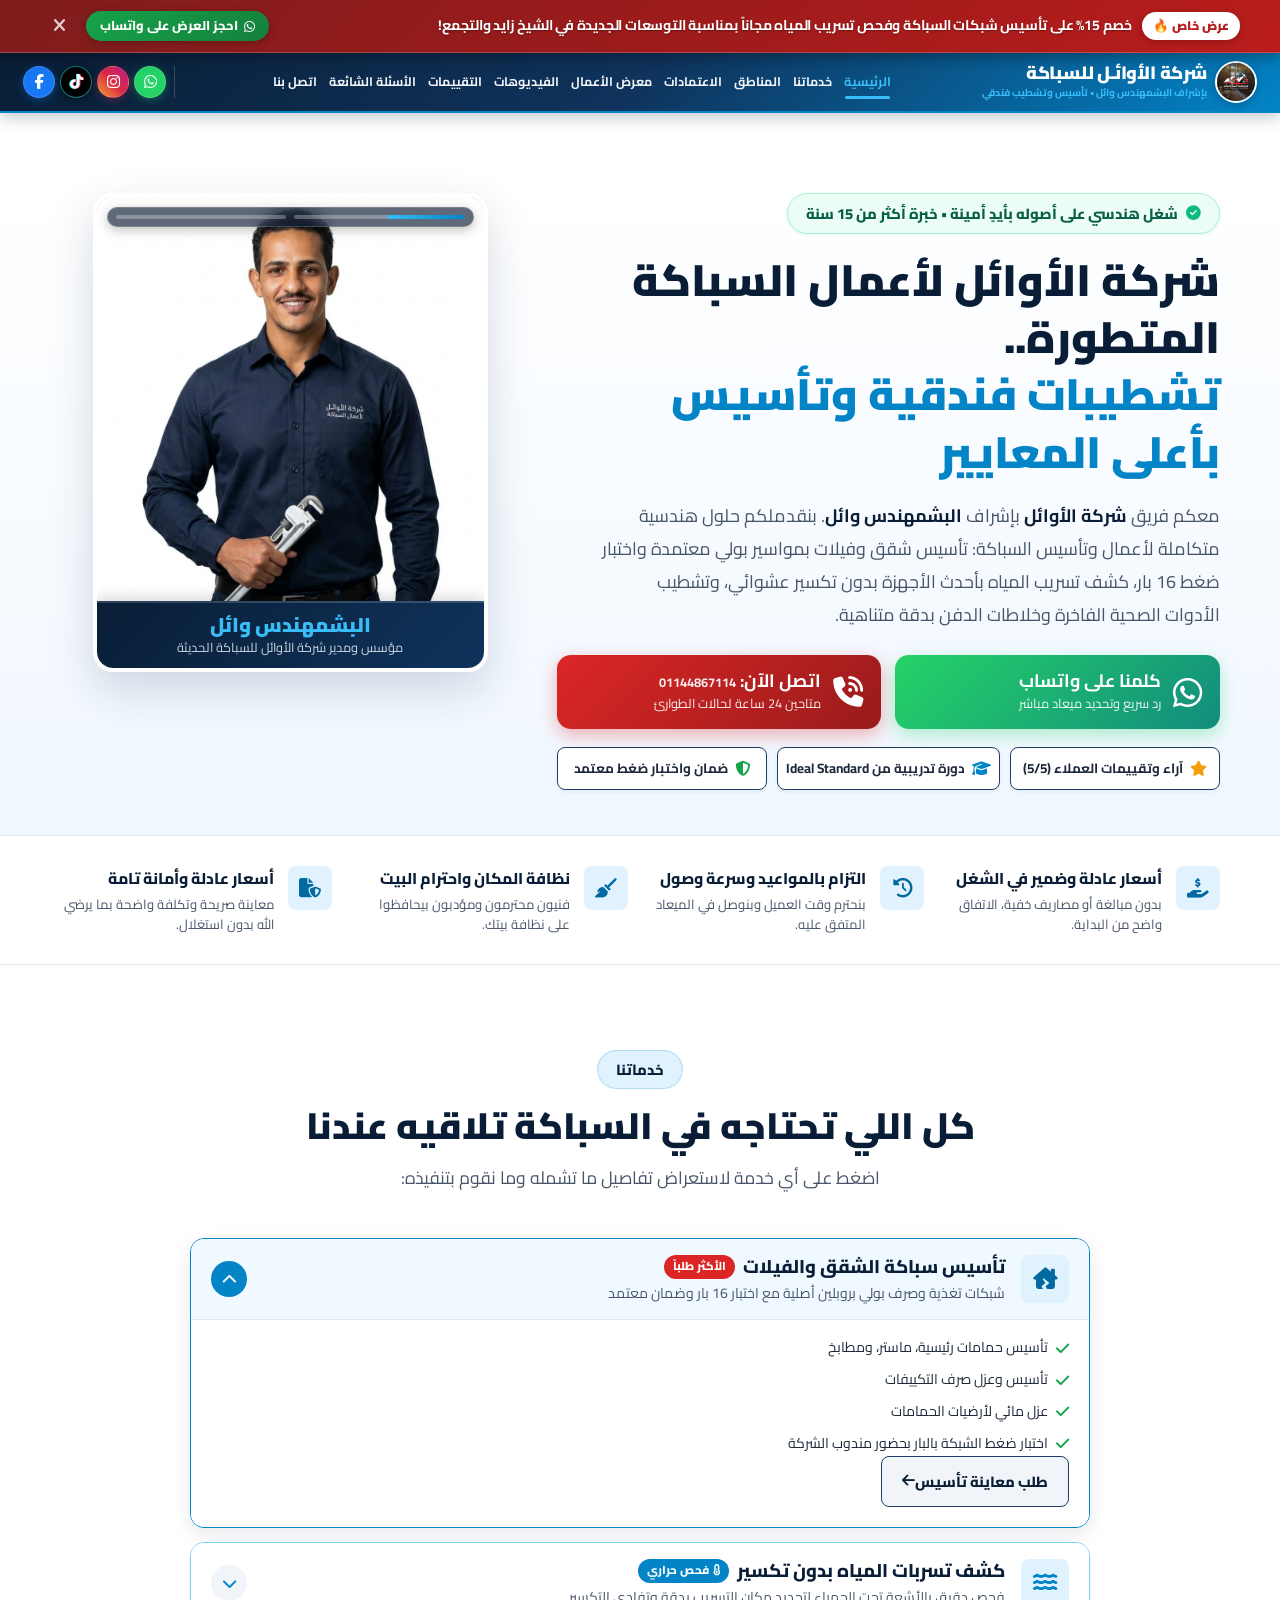
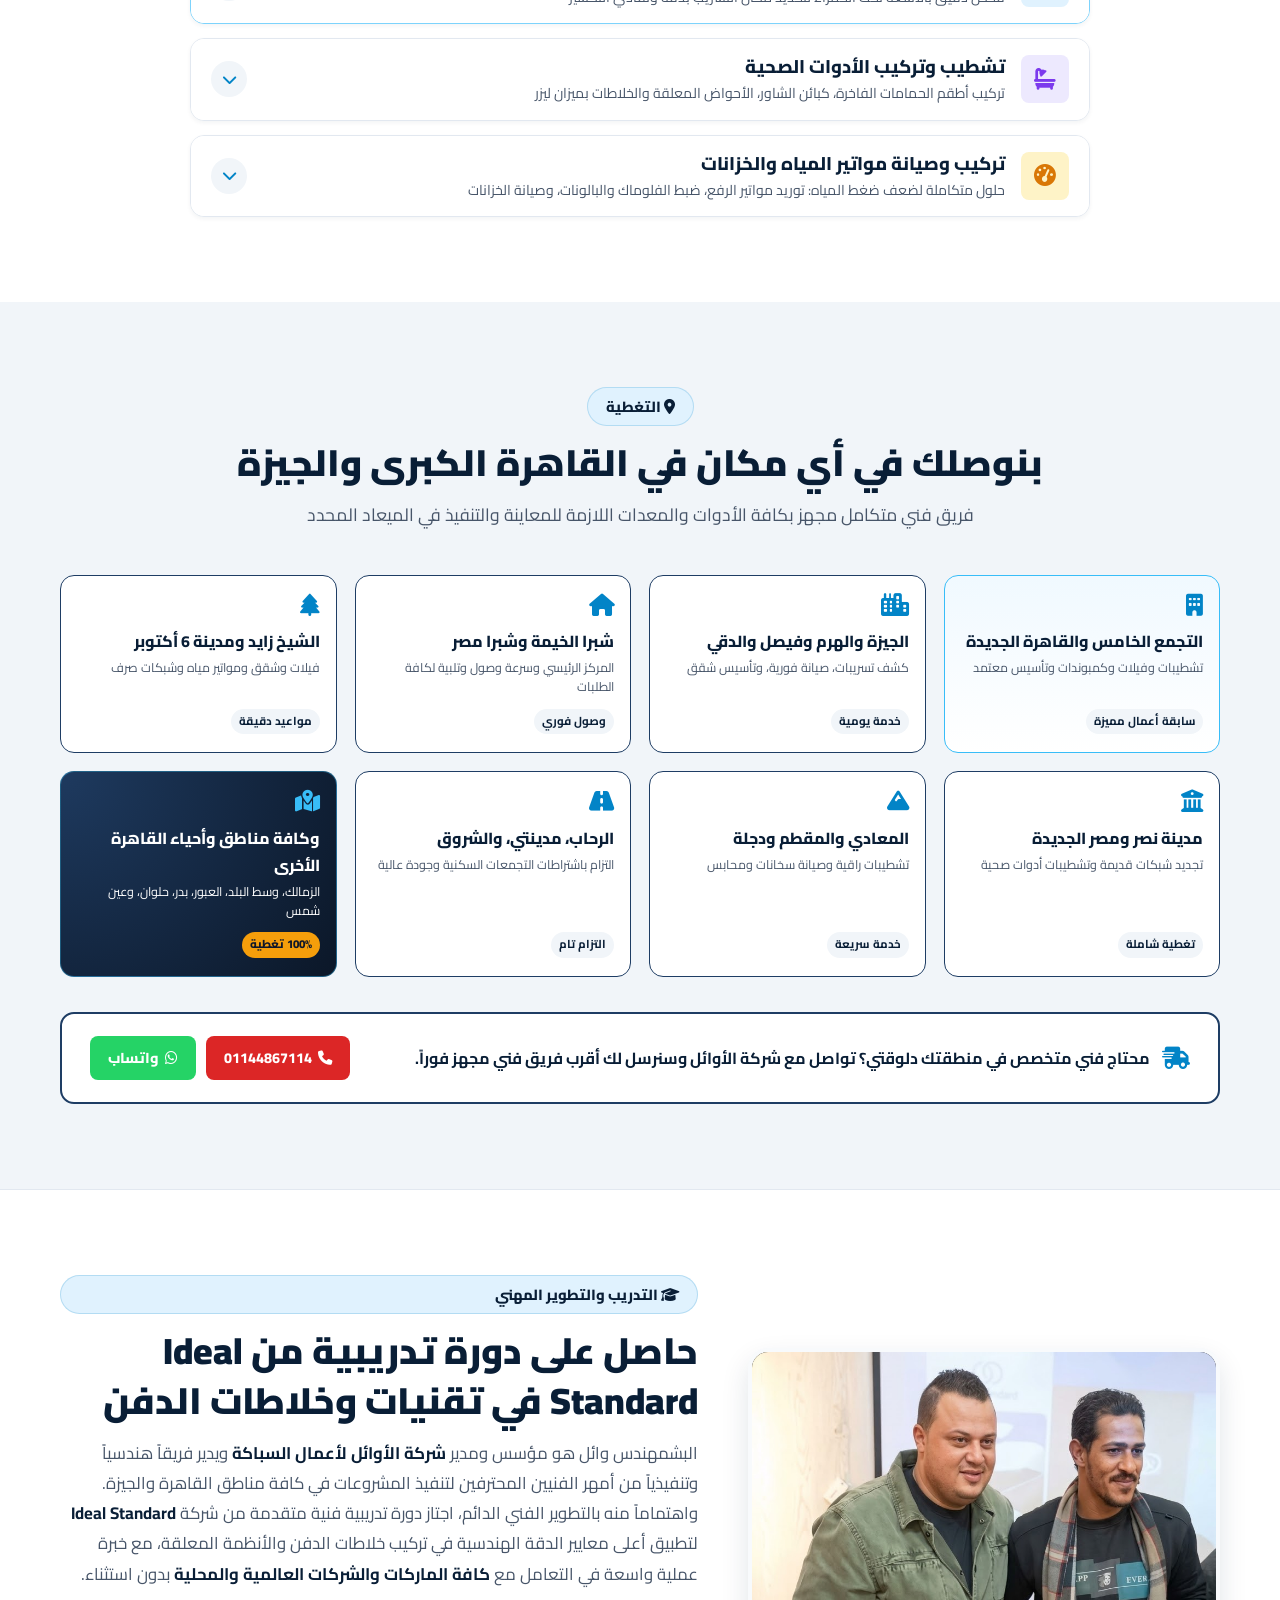
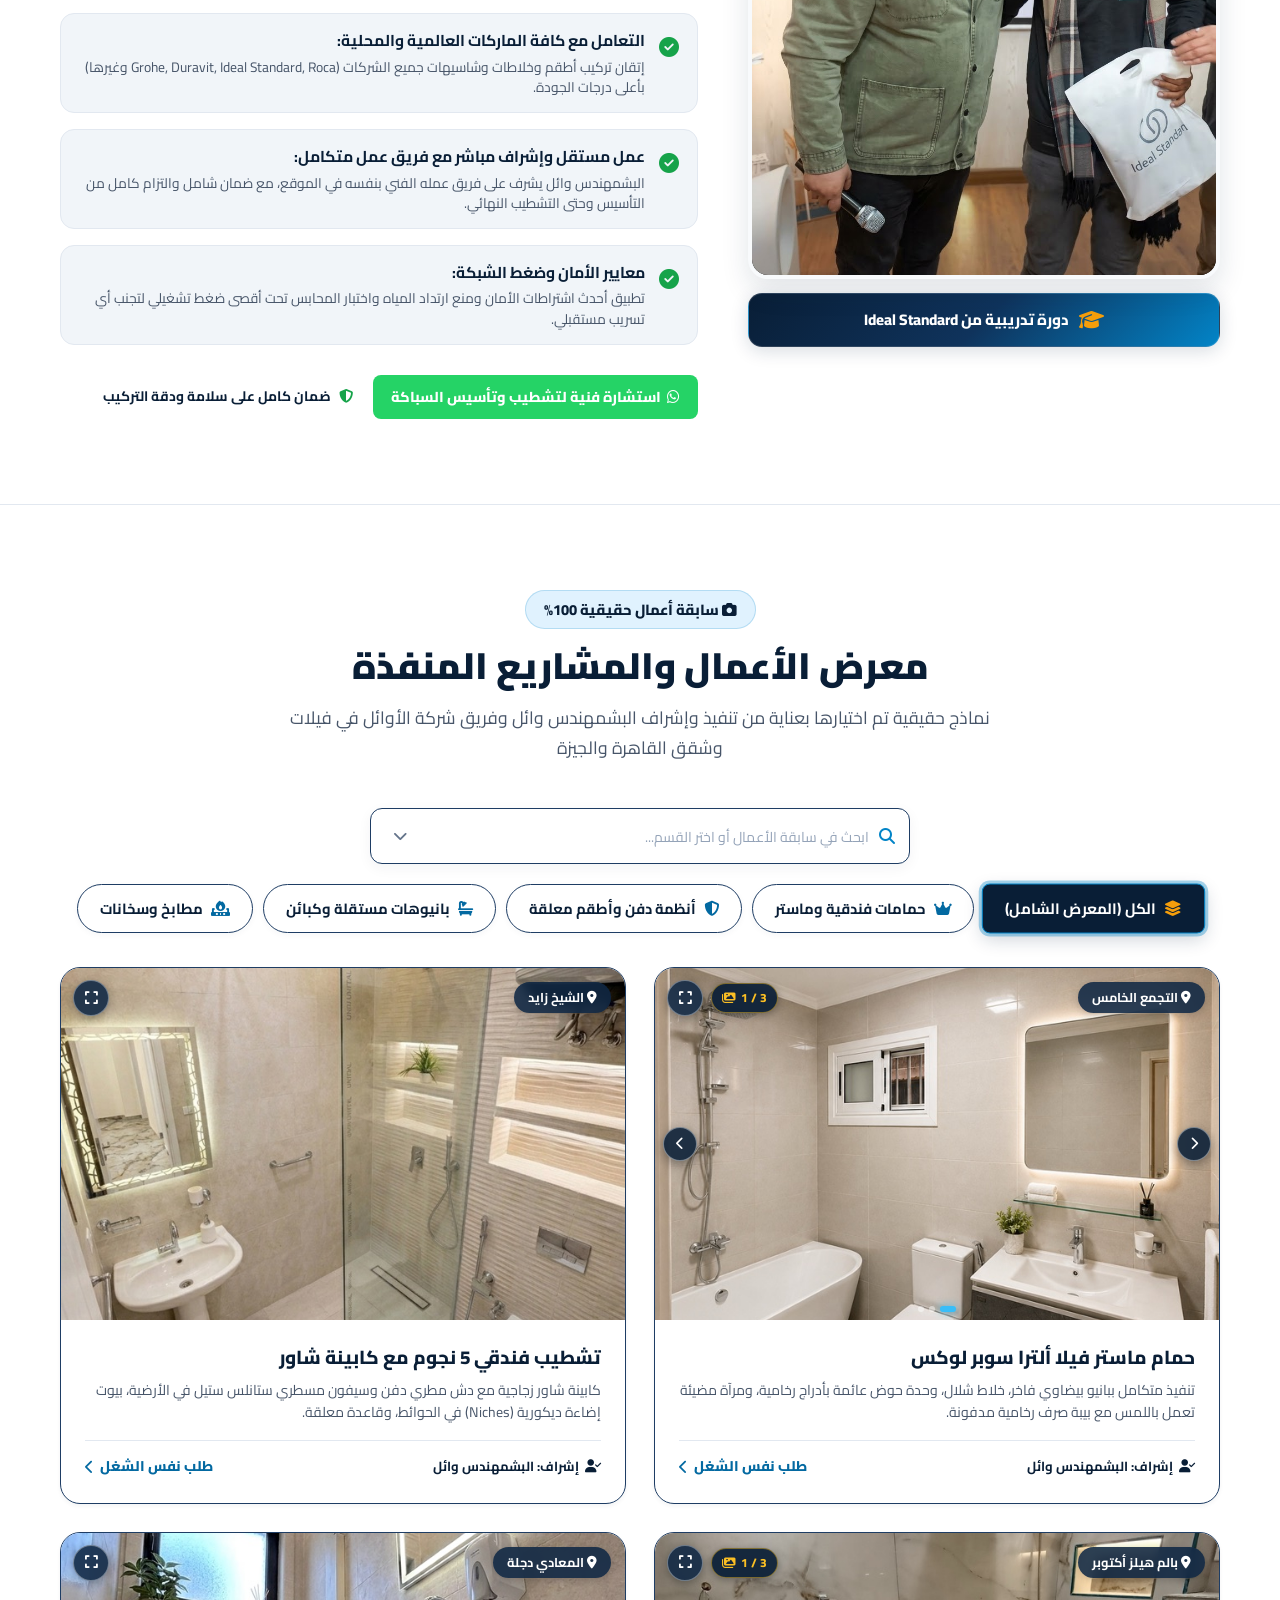
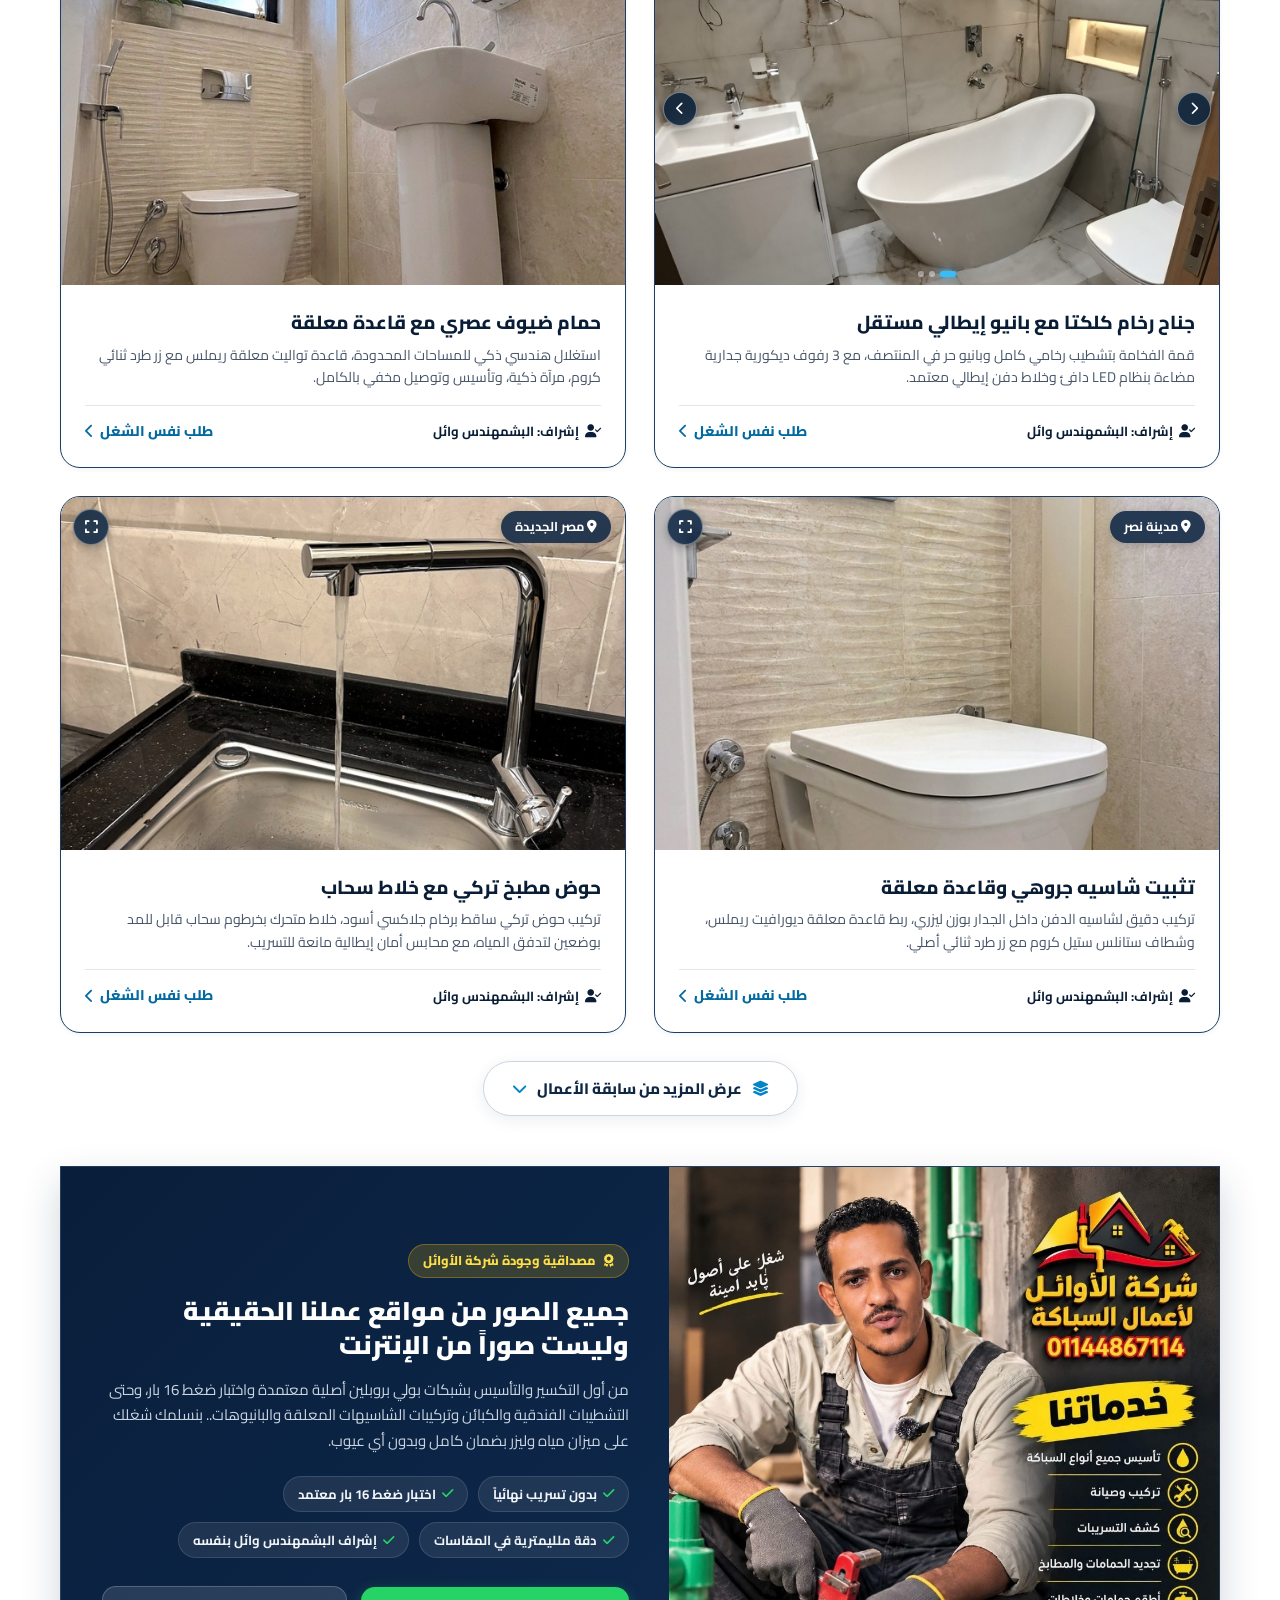
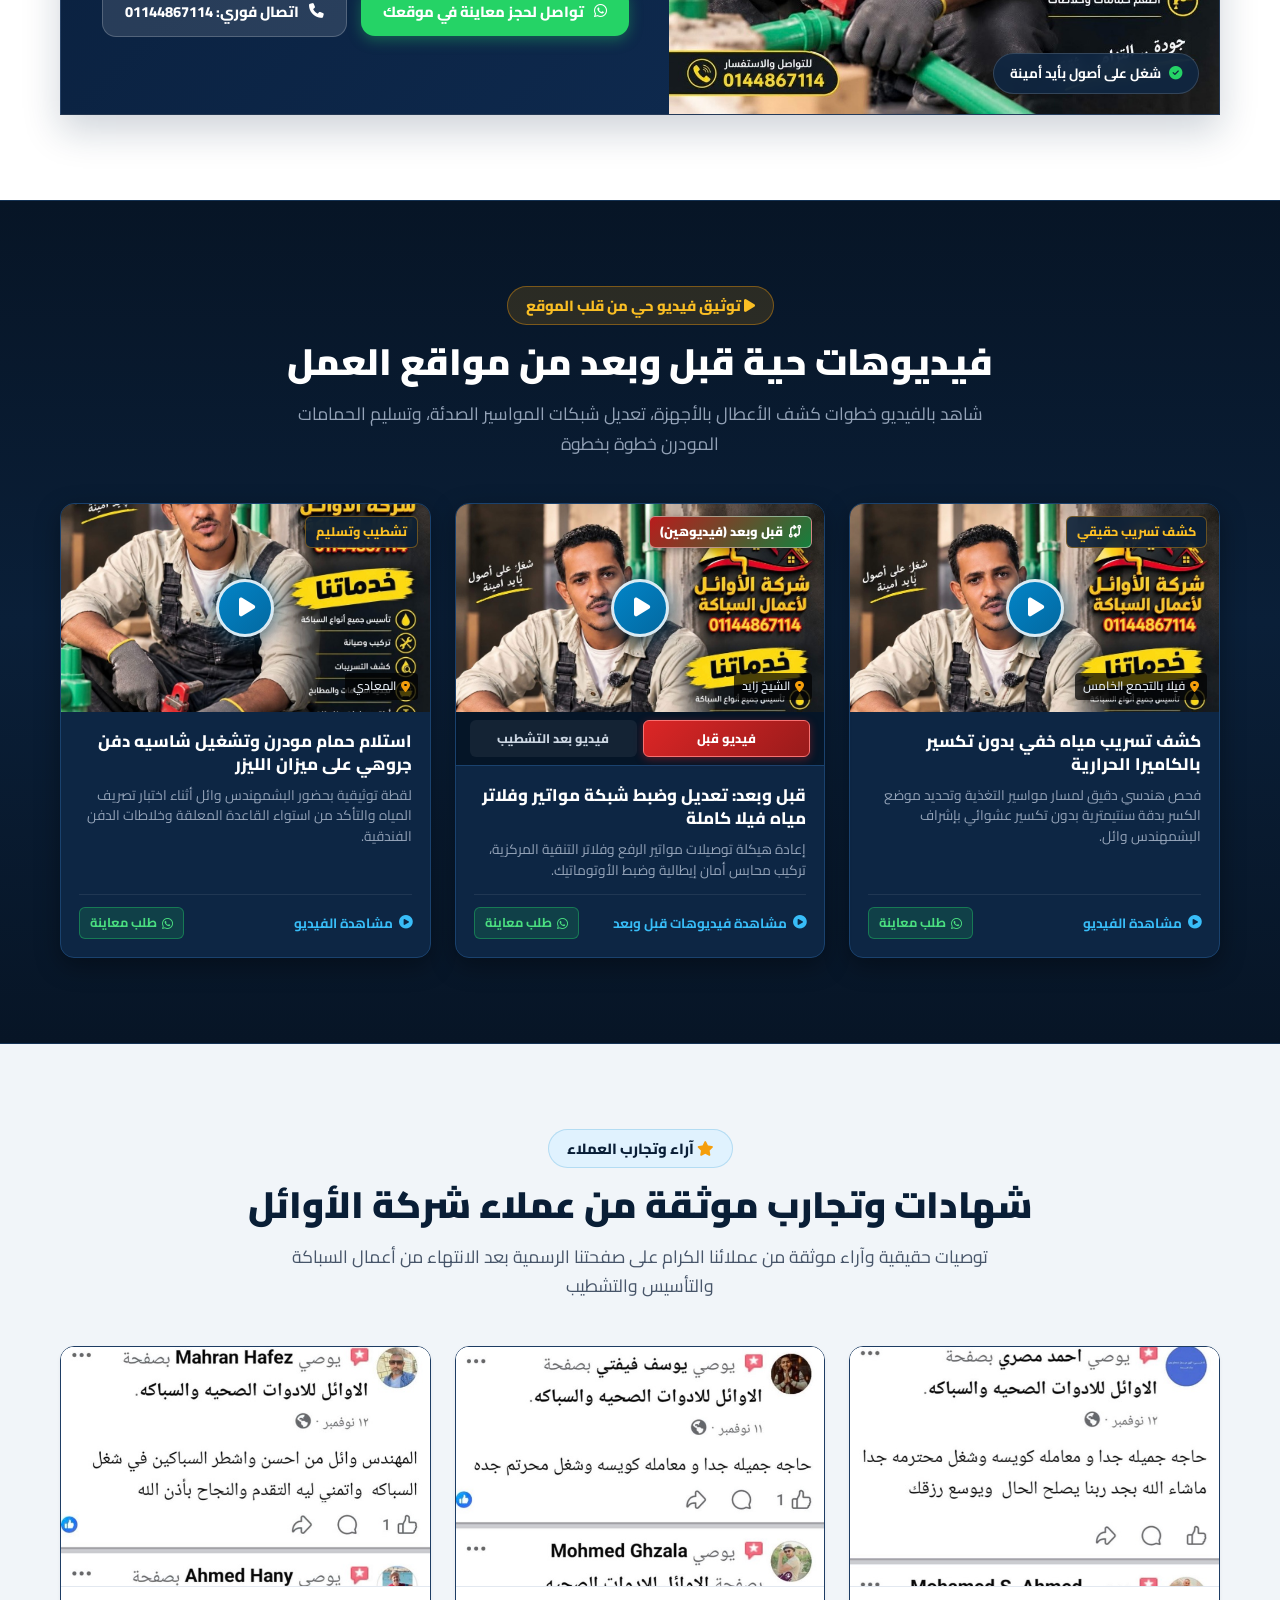
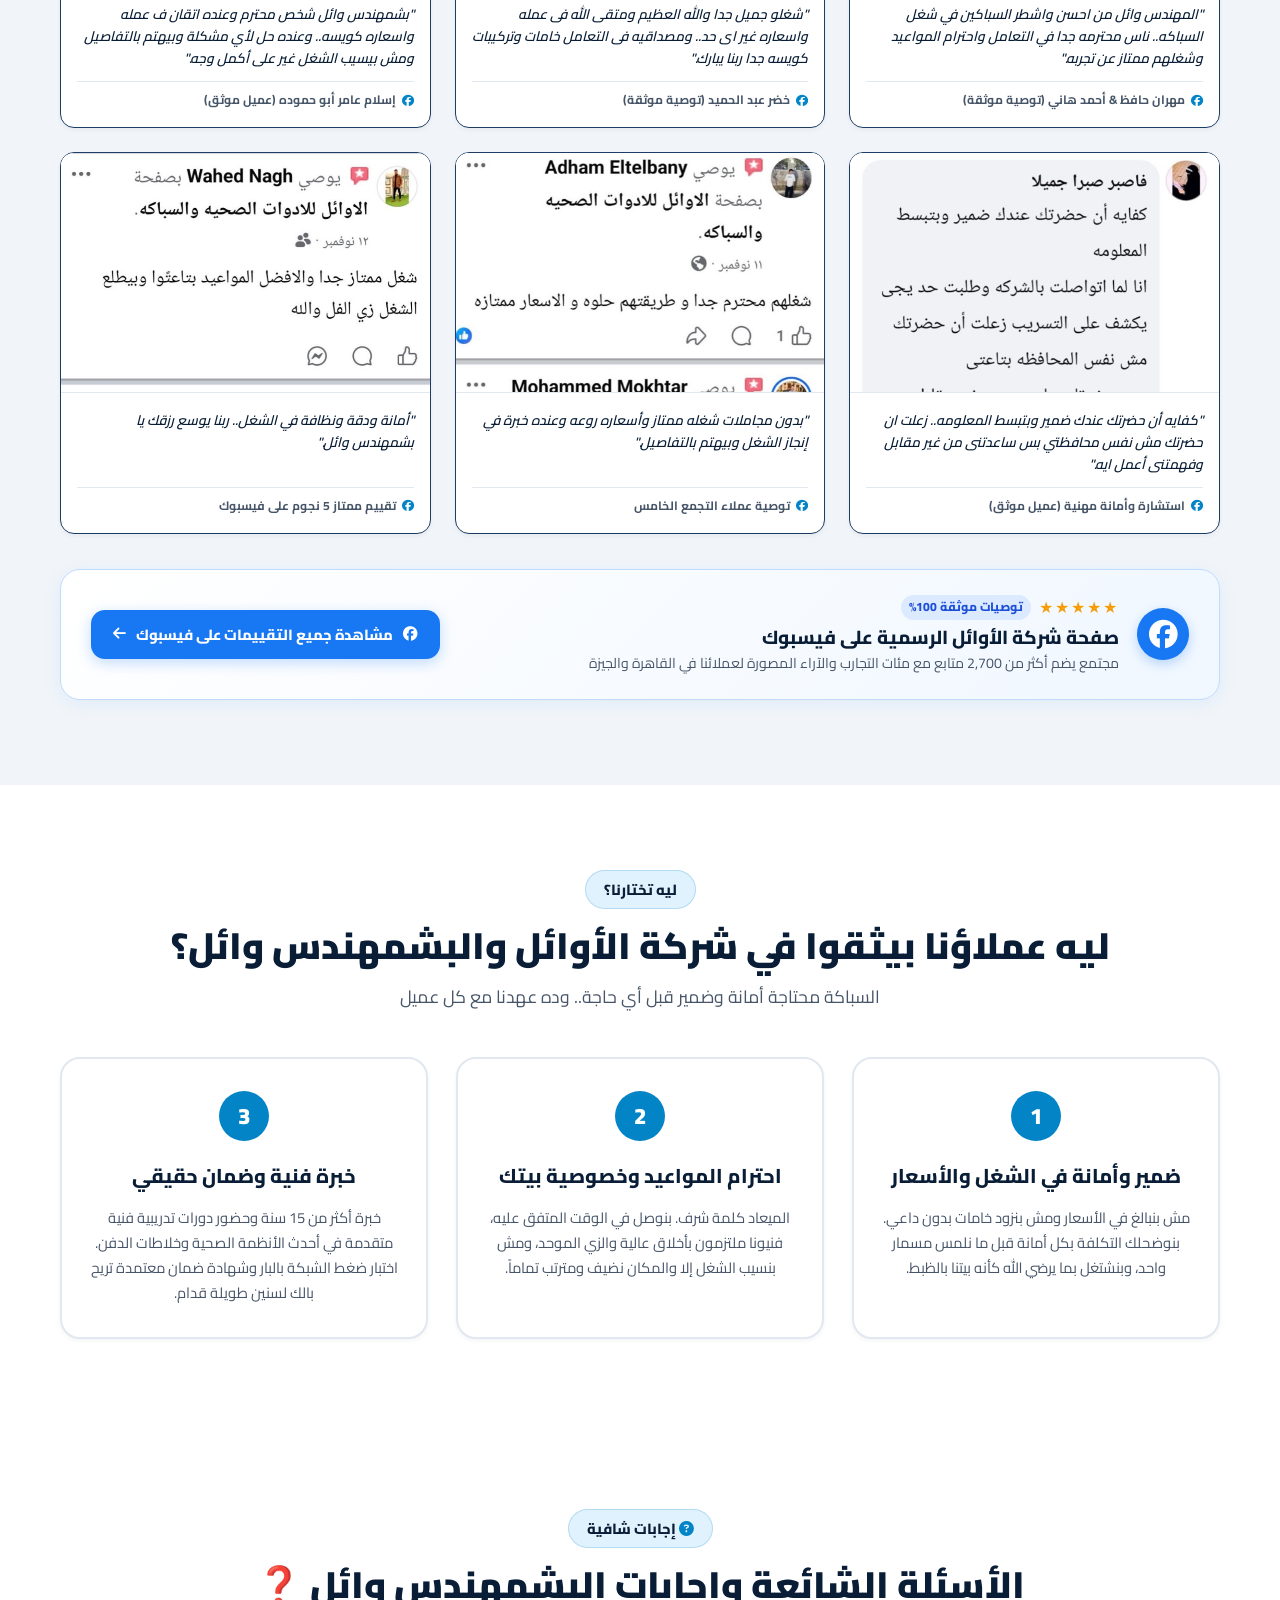
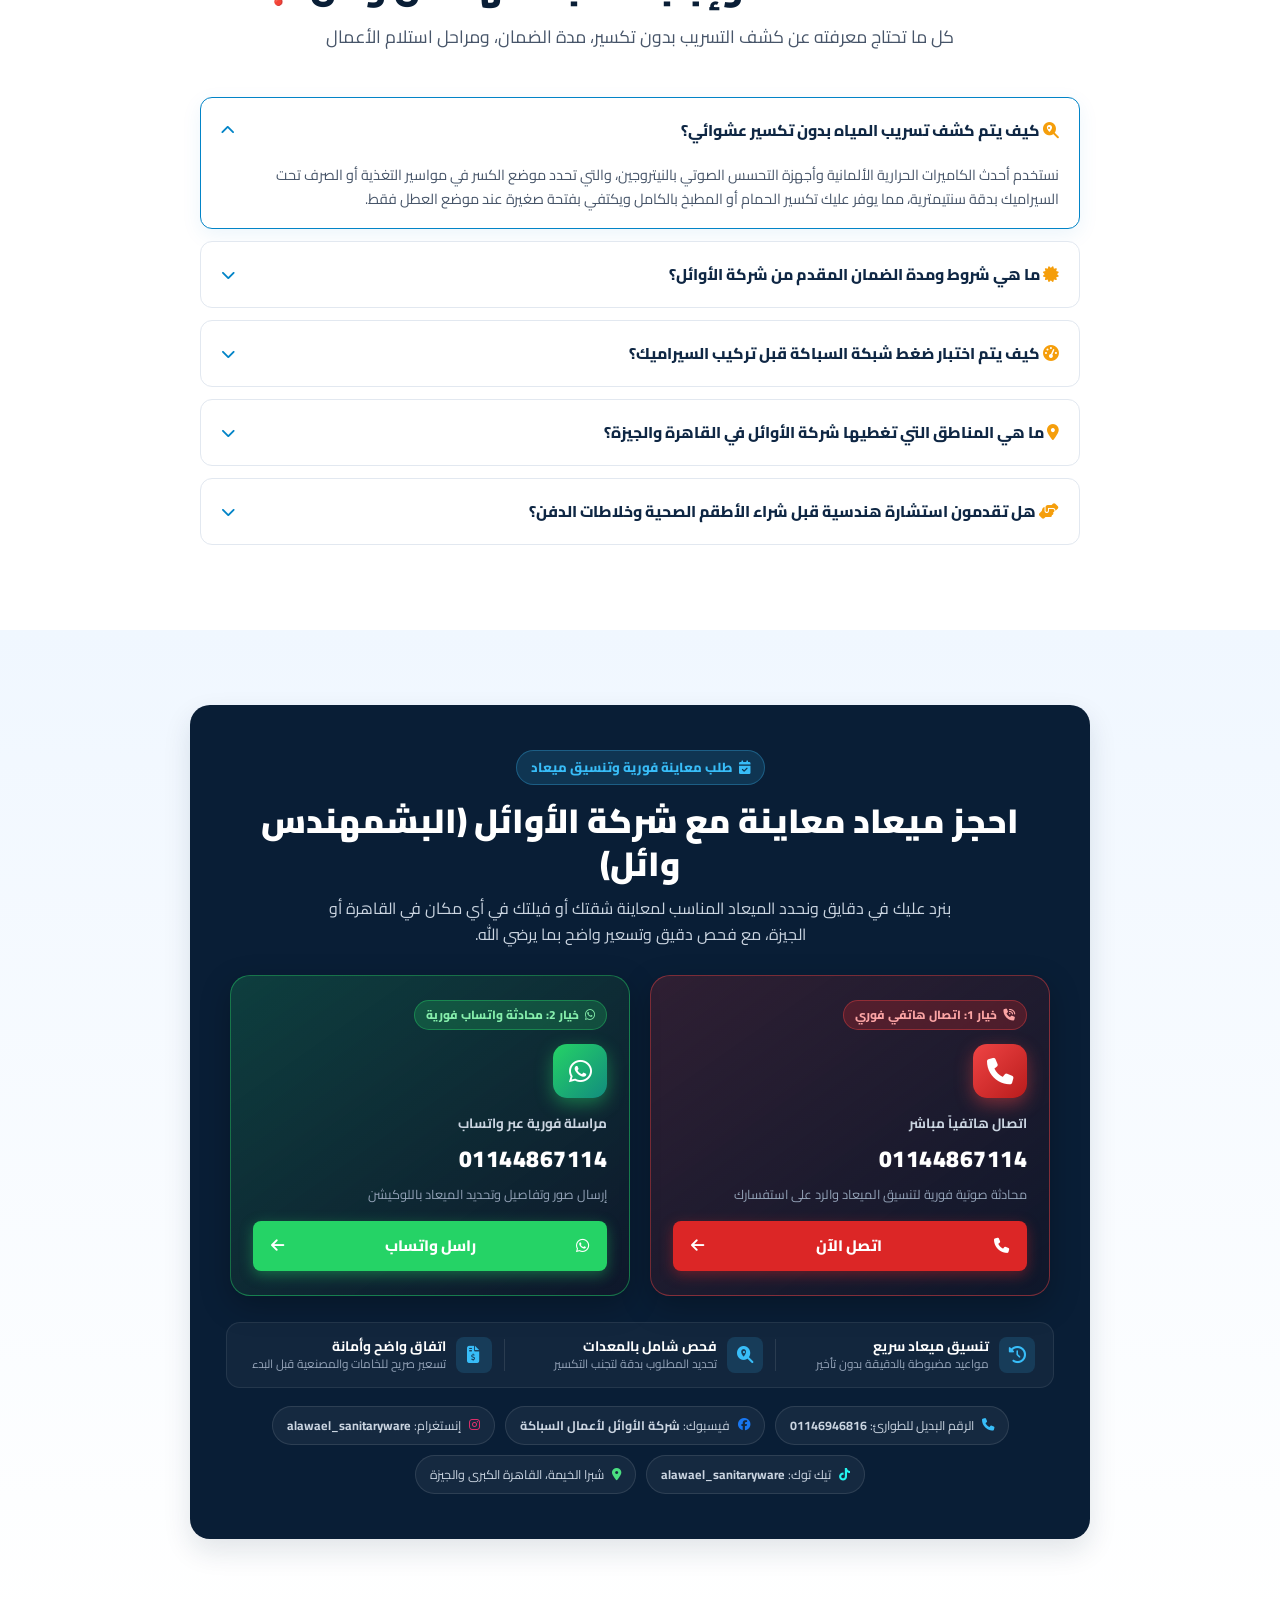
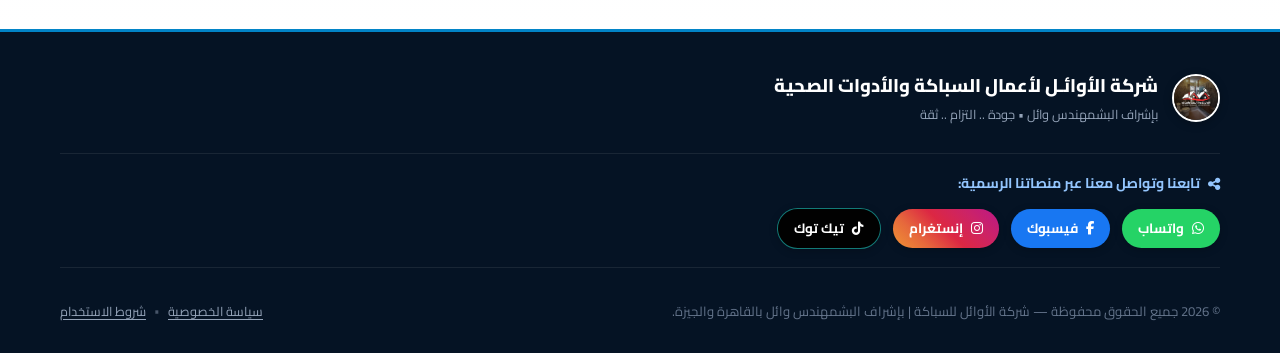
==== index.html @ 9dd230f0 "Add official Google Search Console verification meta tag" ====
<!DOCTYPE html>
<html lang="ar" dir="rtl">

<head>
  <meta charset="UTF-8">
  <meta name="viewport" content="width=device-width, initial-scale=1.0, maximum-scale=1.0, user-scalable=no, viewport-fit=cover">
  <meta name="color-scheme" content="only light">
  <meta name="supported-color-schemes" content="only light">
  <meta name="theme-color" content="#091e36">
  <title>شركة الأوائل لأعمال السباكة المتطورة | بإشراف البشمهندس وائل - القاهرة والجيزة</title>
  <meta name="description"
    content="شركة الأوائل لأعمال وتأسيس السباكة المتطورة والتشطيبات الفندقية بإشراف البشمهندس وائل. كشف تسريب المياه بدون تكسير، تأسيس بولي معتمد واختبار 16 بار. اتصل بنا: 01144867114">

  <!-- Favicon & Touch Icons (Google Search & Safari Compliant) -->
  <link rel="icon" type="image/png" sizes="48x48" href="/assets/favicon-48.png">
  <link rel="icon" type="image/png" sizes="192x192" href="/assets/favicon-192.png">
  <link rel="shortcut icon" href="/favicon.ico">
  <link rel="apple-touch-icon" href="/assets/favicon-192.png">

  <!-- Canonical URL -->
  <link rel="canonical" href="https://alawael-plumbing.com/">

  <!-- Google Search Console Verification -->
  <meta name="google-site-verification" content="Q3_FN4cihsMMnqS0EYoItMVa90LtYtBm2CXFoKAaGq4">

  <!-- OpenGraph / Facebook / WhatsApp Rich Preview -->
  <meta property="og:type" content="website">
  <meta property="og:url" content="https://alawael-plumbing.com/">
  <meta property="og:title" content="شركة الأوائل لأعمال السباكة المتطورة | بإشراف البشمهندس وائل">
  <meta property="og:description" content="تأسيس وتشطيبات سباكة فندقية معتمدة، كشف تسريب المياه بالكاميرا الحرارية بدون تكسير، اختبار ضغط 16 بار. اتصل بنا: 01144867114">
  <meta property="og:image" content="https://alawael-plumbing.com/assets/wael_hero_banner.jpg">
  <meta property="og:image:width" content="1200">
  <meta property="og:image:height" content="630">
  <meta property="og:locale" content="ar_EG">
  <meta property="og:site_name" content="شركة الأوائل للسباكة الحديثة">

  <!-- Twitter Card -->
  <meta name="twitter:card" content="summary_large_image">
  <meta name="twitter:title" content="شركة الأوائل لأعمال السباكة المتطورة | بإشراف البشمهندس وائل">
  <meta name="twitter:description" content="تأسيس وتشطيبات سباكة فندقية معتمدة، كشف تسريب المياه بالكاميرا الحرارية بدون تكسير، اختبار ضغط 16 بار.">
  <meta name="twitter:image" content="https://alawael-plumbing.com/assets/wael_hero_banner.jpg">

  <!-- Google Structured Data (Schema.org Plumber / LocalBusiness) -->
  <script type="application/ld+json">
  {
    "@context": "https://schema.org",
    "@type": "Plumber",
    "name": "شركة الأوائل لأعمال السباكة المتطورة - بإشراف البشمهندس وائل",
    "image": "https://alawael-plumbing.com/assets/wael_hero_banner.jpg",
    "@id": "https://alawael-plumbing.com/",
    "url": "https://alawael-plumbing.com/",
    "telephone": "+201144867114",
    "priceRange": "$$",
    "address": {
      "@type": "PostalAddress",
      "streetAddress": "شبرا الخيمة، القاهرة الكبرى والجيزة",
      "addressLocality": "القاهرة",
      "addressRegion": "القاهرة الكبرى",
      "addressCountry": "EG"
    },
    "geo": {
      "@type": "GeoCoordinates",
      "latitude": 30.1286,
      "longitude": 31.2422
    },
    "openingHoursSpecification": {
      "@type": "OpeningHoursSpecification",
      "dayOfWeek": ["Monday", "Tuesday", "Wednesday", "Thursday", "Friday", "Saturday", "Sunday"],
      "opens": "08:00",
      "closes": "23:00"
    },
    "sameAs": [
      "https://www.facebook.com/profile.php?id=61581980519649",
      "https://www.instagram.com/alawael_sanitaryware",
      "https://www.tiktok.com/@alawael_sanitaryware"
    ]
  }
  </script>

  <!-- Google Fonts: Cairo -->
  <link rel="preconnect" href="https://fonts.googleapis.com">
  <link rel="preconnect" href="https://fonts.gstatic.com" crossorigin>
  <link href="https://fonts.googleapis.com/css2?family=Cairo:wght@400;600;700;800;900&display=swap" rel="stylesheet">

  <!-- Font Awesome -->
  <link rel="stylesheet" href="https://cdnjs.cloudflare.com/ajax/libs/font-awesome/6.5.1/css/all.min.css">

  <link rel="stylesheet" href="css/style.css?v=4.3">

  <!-- Supabase JS Client & Site Data Layer -->
  <script src="https://cdn.jsdelivr.net/npm/@supabase/supabase-js@2"></script>
  <script src="js/site-data.js?v=4.4"></script>
</head>

<body>

  <!-- Top Announcement & Advertising Bar (Managed Dynamically by Eng. Wael) -->
  <aside class="top-announcement-bar" id="topAnnouncementBar" aria-label="شريط العروض والإعلانات">
    <div class="container announcement-flex">
      <div class="announcement-content" id="adContentTrigger" role="button" tabindex="0" title="اضغط لقراءة تفاصيل العرض كاملة">
        <span class="announcement-badge" id="adBadgeDisplay">عرض خاص 🔥</span>
        <span class="announcement-text" id="adTextDisplay">خصم 15% على تأسيس وتشطيب السباكة وفحص التسريب مجاناً!</span>
        <span class="announcement-click-link">اضغط هنا 👈</span>
      </div>
      <div class="announcement-actions">
        <a href="https://wa.me/201144867114?text=عايز%20استفيد%20من%20العرض%20المعلن" target="_blank"
          class="announcement-cta" id="adCtaDisplay">
          <i class="fa-brands fa-whatsapp"></i>
          <span class="cta-full-text" id="adCtaTextDisplay">احجز العرض على واتساب</span>
          <span class="cta-short-text">احجز الآن</span>
        </a>
        <button type="button" class="announcement-close-btn" id="adCloseBtn" aria-label="إغلاق الإعلان">
          <i class="fa-solid fa-xmark"></i>
        </button>
      </div>
    </div>
  </aside>

  <!-- Main Clean Navbar -->
  <nav class="main-navbar" id="navbar">
    <div class="nav-container nav-flex">
      <a href="#home" class="brand-identity">
        <img src="assets/logo_alawael.jpg" alt="شعار شركة الأوائل للسباكة" class="brand-logo-img">
        <div class="brand-titles">
          <span class="brand-name">شركة الأوائـل للسباكة</span>
          <span class="brand-sub">بإشراف البشمهندس وائل • تأسيس وتشطيب فندقي</span>
        </div>
      </a>

      <div class="nav-links" id="navLinks">
        <a href="#home" class="nav-item active">الرئيسية</a>
        <a href="#services" class="nav-item">خدماتنا</a>
        <a href="#areas" class="nav-item">المناطق</a>
        <a href="#certifications" class="nav-item">الاعتمادات</a>
        <a href="#projects" class="nav-item">معرض الأعمال</a>
        <a href="#videos" class="nav-item">الفيديوهات</a>
        <a href="#reviews" class="nav-item">التقييمات</a>
        <a href="#faq" class="nav-item">الأسئلة الشائعة</a>
        <a href="#contact" class="nav-item">اتصل بنا</a>

        <!-- Mobile Drawer Social Links Strip -->
        <div class="mobile-drawer-socials">
          <span class="drawer-socials-label"><i class="fa-solid fa-share-nodes"></i> تواصل وتابعنا على منصاتنا:</span>
          <div class="drawer-socials-grid">
            <a href="https://wa.me/201144867114" target="_blank" rel="noopener noreferrer"
              class="drawer-soc-badge soc-wa" title="واتساب">
              <i class="fa-brands fa-whatsapp"></i> واتساب
            </a>
            <a href="https://www.instagram.com/alawael_sanitaryware?rpxt=ZG5mZXNhY3o2Njdi" target="_blank"
              rel="noopener noreferrer" class="drawer-soc-badge soc-ig" title="إنستغرام">
              <i class="fa-brands fa-instagram"></i> إنستغرام
            </a>
            <a href="https://www.tiktok.com/@alawael_sanitaryware?_r=1&_t=ZS-9AO8quv2KXp" target="_blank"
              rel="noopener noreferrer" class="drawer-soc-badge soc-tt" title="تيك توك">
              <i class="fa-brands fa-tiktok"></i> تيك توك
            </a>
            <a href="https://www.facebook.com/profile.php?id=61581980519649" target="_blank" rel="noopener noreferrer"
              class="drawer-soc-badge soc-fb" title="فيسبوك">
              <i class="fa-brands fa-facebook-f"></i> فيسبوك
            </a>
          </div>
        </div>
      </div>

      <div class="nav-actions">
        <a href="https://wa.me/201144867114" target="_blank" rel="noopener noreferrer" class="nav-social-btn nav-wa-btn"
          title="تواصل عبر واتساب" aria-label="واتساب">
          <i class="fa-brands fa-whatsapp"></i>
        </a>
        <a href="https://www.instagram.com/alawael_sanitaryware?rpxt=ZG5mZXNhY3o2Njdi" target="_blank"
          rel="noopener noreferrer" class="nav-social-btn nav-ig-btn" title="حسابنا على إنستغرام" aria-label="إنستغرام">
          <i class="fa-brands fa-instagram"></i>
        </a>
        <a href="https://www.tiktok.com/@alawael_sanitaryware?_r=1&_t=ZS-9AO8quv2KXp" target="_blank"
          rel="noopener noreferrer" class="nav-social-btn nav-tt-btn" title="حسابنا على تيك توك" aria-label="تيك توك">
          <i class="fa-brands fa-tiktok"></i>
        </a>
        <a href="https://www.facebook.com/profile.php?id=61581980519649" target="_blank" rel="noopener noreferrer"
          class="nav-social-btn nav-fb-btn" title="صفحتنا على فيسبوك" aria-label="فيسبوك">
          <i class="fa-brands fa-facebook-f"></i>
        </a>
        <button class="mobile-menu-btn" id="mobileMenuBtn" aria-label="فتح القائمة">
          <i class="fa-solid fa-bars"></i>
        </button>
      </div>
    </div>
  </nav>

  <!-- Hero Section: Human, Clear, Trustworthy -->
  <section class="hero-box" id="home">
    <div class="container hero-grid-layout">

      <!-- Text & Primary CTAs -->
      <div class="hero-text-side">
        <!-- Compact Mobile Header Row (Face clearly visible + Verified Badge) -->
        <div class="mobile-hero-header-row">
          <div class="mobile-avatar-wrap">
            <img src="assets/wael_portrait.jpg" alt="البشمهندس وائل مؤسس ومدير شركة الأوائل للسباكة"
              class="mobile-wael-avatar" id="mobileWaelAvatar">
            <span class="verified-dot" title="إشراف هندسي وتنفيذي"><i class="fa-solid fa-check"></i></span>
          </div>
          <div class="mobile-header-text">
            <span class="mobile-intro-badge"><i class="fa-solid fa-award text-gold"></i> خبرة أكثر من 15 سنة</span>
            <h1 class="mobile-title">تشطيبات فندقية وتأسيس سباكة معتمد</h1>
            <p class="mobile-tagline">بإشراف البشمهندس وائل • ضمان واختبار ضغط معتمد</p>
          </div>
        </div>

        <div class="trust-badge desktop-only">
          <i class="fa-solid fa-circle-check"></i>
          <span>شغل هندسي على أصوله بأيدٍ أمينة • خبرة أكثر من 15 سنة</span>
        </div>

        <h1 class="hero-headline desktop-only">
          شركة الأوائل لأعمال السباكة المتطورة..<br>
          <span class="accent-highlight">تشطيبات فندقية وتأسيس بأعلى المعايير</span>
        </h1>

        <p class="hero-subtext desktop-only">
          معكم فريق <strong>شركة الأوائل</strong> بإشراف <strong>البشمهندس وائل</strong>. بنقدملكم حلول هندسية متكاملة
          لأعمال وتأسيس السباكة: تأسيس شقق وفيلات بمواسير بولي معتمدة واختبار ضغط 16 بار، كشف تسريب المياه بأحدث الأجهزة
          بدون تكسير عشوائي، وتشطيب الأدوات الصحية الفاخرة وخلاطات الدفن بدقة متناهية.
        </p>

        <!-- The 2 Big Obvious Conversion Buttons (Desktop Only - Mobile has fixed bottom bar) -->
        <div class="hero-cta-buttons desktop-only">
          <a href="https://wa.me/201144867114?text=السلام%20عليكم%20يا%20بشمهندس%20وائل،%20محتاج%20معاينة%20من%20شركة%20الأوائل"
            target="_blank" class="btn btn-wa-giant">
            <i class="fa-brands fa-whatsapp"></i>
            <div>
              <strong>كلمنا على واتساب</strong>
              <span class="desktop-only">رد سريع وتحديد ميعاد مباشر</span>
            </div>
          </a>

          <a href="tel:01144867114" class="btn btn-call-giant">
            <i class="fa-solid fa-phone-volume"></i>
            <div>
              <strong>اتصل الآن: <span dir="ltr">01144867114</span></strong>
              <span class="desktop-only">متاحين 24 ساعة لحالات الطوارئ</span>
            </div>
          </a>
        </div>

        <!-- 3 Simple Pillars (Desktop Only) -->
        <div class="hero-trust-row desktop-only">
          <div class="trust-pill">
            <i class="fa-solid fa-star text-gold"></i>
            <span>آراء وتقييمات العملاء (5/5)</span>
          </div>
          <div class="trust-pill">
            <i class="fa-solid fa-graduation-cap text-blue"></i>
            <span>دورة تدريبية من Ideal Standard</span>
          </div>
          <div class="trust-pill">
            <i class="fa-solid fa-shield-halved text-green"></i>
            <span>ضمان واختبار ضغط معتمد</span>
          </div>
        </div>
      </div>

      <!-- Professional Founder & Promo Media Card (Responsive Dynamic Alternation) -->
      <div class="hero-portrait-col" id="heroMediaCol">
        <div class="portrait-card hero-media-card" id="heroMediaCard" data-mode="both"
          aria-label="وسائط الواجهة الرئيسية">


          <!-- Instagram Story Style Progress Timer Bars (Countdown Line - Minimalist Clean) -->
          <div class="hero-story-progress-strip" id="heroStoryProgressStrip" aria-label="شريط وقت العرض">
            <button type="button" class="story-progress-segment active" id="storySegPortrait" title="صورة البشمهندس وائل" aria-label="صورة البشمهندس وائل">
              <span class="story-progress-bar"><span class="story-progress-fill" id="storyFillPortrait"></span></span>
            </button>
            <button type="button" class="story-progress-segment" id="storySegVideo" title="معاينة الأعمال بالفيديو" aria-label="معاينة الأعمال بالفيديو">
              <span class="story-progress-bar"><span class="story-progress-fill" id="storyFillVideo"></span></span>
            </button>
          </div>

          <!-- Slide 1: Engineer Wael Portrait (Words Under the Picture) -->
          <div class="hero-media-slide slide-portrait active" id="heroSlidePortrait">
            <div class="portrait-img-box">
              <img src="assets/wael_portrait.jpg" alt="البشمهندس وائل مؤسس ومدير شركة الأوائل للسباكة"
                class="portrait-img" id="heroPortraitImg">
            </div>
            <div class="portrait-tag portrait-tag-below" id="portraitBottomInfo">
              <div class="portrait-name" id="heroPortraitName">البشمهندس وائل</div>
              <div class="portrait-sub" id="heroPortraitSub">مؤسس ومدير شركة الأوائل للسباكة الحديثة</div>
            </div>
          </div>

          <!-- Slide 2: Promotional Video / Image & Live Work Preview -->
          <div class="hero-media-slide slide-video" id="heroSlideVideo">
            <div class="hero-promo-video-wrap" id="heroPromoVideoWrap">
              <img src="assets/wael_hero_banner.jpg" alt="معاينة أعمال شركة الأوائل" class="hero-promo-img">
            </div>
            <button type="button" class="hero-video-sound-btn" id="heroVideoSoundBtn" title="تشغيل / كتم الصوت"
              aria-label="الصوت">
              <i class="fa-solid fa-volume-xmark"></i>
            </button>
            <div class="hero-promo-bottom-overlay">
              <div class="hero-promo-title" id="heroPromoTitle">شاهد أحدث أعمال وتشطيبات السباكة الفندقية 🎥</div>
            </div>
          </div>

        </div>
      </div>

    </div>

    <!-- Mobile Quick Hub Screen (شاشة الوصول السريع للأقسام) -->
    <div class="mobile-quick-hub container">
      <div class="mobile-hub-title">
        <i class="fa-solid fa-compass"></i>
        <span>اختر ما تبحث عنه للوصول المباشر:</span>
      </div>
      <div class="mobile-hub-grid">
        <a href="#services" class="mobile-hub-card">
          <div class="hub-icon icon-blue"><i class="fa-solid fa-wrench"></i></div>
          <div class="hub-info">
            <strong>خدمات السباكة</strong>
            <span>تأسيس وصيانة</span>
          </div>
        </a>

        <a href="#areas" class="mobile-hub-card">
          <div class="hub-icon icon-green"><i class="fa-solid fa-location-dot"></i></div>
          <div class="hub-info">
            <strong>مناطق التغطية</strong>
            <span>القاهرة والجيزة</span>
          </div>
        </a>

        <a href="#certifications" class="mobile-hub-card">
          <div class="hub-icon icon-gold"><i class="fa-solid fa-graduation-cap"></i></div>
          <div class="hub-info">
            <strong>الخبرة والتدريب</strong>
            <span>اعتماد وخبرة 15 سنة</span>
          </div>
        </a>

        <a href="#projects" class="mobile-hub-card">
          <div class="hub-icon icon-purple"><i class="fa-solid fa-camera"></i></div>
          <div class="hub-info">
            <strong>معرض أعمالنا</strong>
            <span>صور ومشاريع</span>
          </div>
        </a>

        <a href="#videos" class="mobile-hub-card">
          <div class="hub-icon icon-rose"><i class="fa-solid fa-circle-play"></i></div>
          <div class="hub-info">
            <strong>فيديوهات الشغل</strong>
            <span>معاينة حية ومباشرة</span>
          </div>
        </a>

        <a href="#reviews" class="mobile-hub-card">
          <div class="hub-icon icon-sky"><i class="fa-brands fa-facebook"></i></div>
          <div class="hub-info">
            <strong>آراء العملاء</strong>
            <span>تقييمات موثقة</span>
          </div>
        </a>

        <a href="#faq" class="mobile-hub-card">
          <div class="hub-icon icon-teal"><i class="fa-solid fa-circle-question"></i></div>
          <div class="hub-info">
            <strong>الأسئلة الشائعة</strong>
            <span>إجابات واستشارات</span>
          </div>
        </a>

        <a href="#contact" class="mobile-hub-card">
          <div class="hub-icon icon-amber"><i class="fa-solid fa-calendar-check"></i></div>
          <div class="hub-info">
            <strong>طلب معاينة</strong>
            <span>حجز ميعاد مباشر</span>
          </div>
        </a>
      </div>
    </div>
  </section>

  <!-- Quick Reassurance Strip (Desktop Only) -->
  <section class="quick-reassurance desktop-only">
    <div class="container reassurance-grid">
      <div class="reassurance-item">
        <div class="r-icon"><i class="fa-solid fa-hand-holding-dollar"></i></div>
        <div>
          <h4>أسعار عادلة وضمير في الشغل</h4>
          <p>بدون مبالغة أو مصاريف خفية، الاتفاق واضح من البداية.</p>
        </div>
      </div>
      <div class="reassurance-item">
        <div class="r-icon"><i class="fa-solid fa-clock-rotate-left"></i></div>
        <div>
          <h4>التزام بالمواعيد وسرعة وصول</h4>
          <p>بنحترم وقت العميل وبنوصل في الميعاد المتفق عليه.</p>
        </div>
      </div>
      <div class="reassurance-item">
        <div class="r-icon"><i class="fa-solid fa-broom"></i></div>
        <div>
          <h4>نظافة المكان واحترام البيت</h4>
          <p>فنيون محترمون ومؤدبون بيحافظوا على نظافة بيتك.</p>
        </div>
      </div>
      <div class="reassurance-item">
        <div class="r-icon"><i class="fa-solid fa-file-shield"></i></div>
        <div>
          <h4>أسعار عادلة وأمانة تامة</h4>
          <p>معاينة صريحة وتكلفة واضحة بما يرضي الله بدون استغلال.</p>
        </div>
      </div>
    </div>
  </section>

  <!-- Services Section: 4 Sleek Horizontal Row Cards with Arrow on the Whole Box -->
  <section class="section-container" id="services">
    <div class="container">
      <div class="section-title-wrap text-center">
        <span class="sub-badge">خدماتنا</span>
        <h2 class="title-main">كل اللي تحتاجه في السباكة تلاقيه عندنا</h2>
        <p class="title-desc">اضغط على أي خدمة لاستعراض تفاصيل ما تشمله وما نقوم بتنفيذه:</p>
      </div>

      <!-- 4 Rows Under Each Other with Arrow on the whole box -->
      <div class="services-rows-list">
        <!-- Service Row 1 -->
        <div class="service-row-card featured" id="serviceRow1">
          <div class="service-row-header" role="button" tabindex="0" aria-expanded="false" aria-controls="serviceBody1">
            <div class="row-icon-title">
              <div class="s-row-icon"><i class="fa-solid fa-house-chimney-crack"></i></div>
              <div class="s-row-text">
                <div class="s-row-top">
                  <h4>تأسيس سباكة الشقق والفيلات</h4>
                  <span class="s-row-badge">الأكثر طلباً</span>
                </div>
                <p class="s-row-desc">شبكات تغذية وصرف بولي بروبلين أصلية مع اختبار 16 بار وضمان معتمد</p>
              </div>
            </div>
            <div class="s-row-arrow"><i class="fa-solid fa-chevron-down"></i></div>
          </div>
          <div class="service-row-body" id="serviceBody1">
            <ul class="s-checklist">
              <li><i class="fa-solid fa-check"></i> تأسيس حمامات رئيسية، ماستر، ومطابخ</li>
              <li><i class="fa-solid fa-check"></i> تأسيس وعزل صرف التكييفات</li>
              <li><i class="fa-solid fa-check"></i> عزل مائي لأرضيات الحمامات</li>
              <li><i class="fa-solid fa-check"></i> اختبار ضغط الشبكة بالبار بحضور مندوب الشركة</li>
            </ul>
            <a href="https://wa.me/201144867114?text=يا%20بشمهندس%20وائل%20عايز%20استفسر%20عن%20تأسيس%20سباكة%20شقة"
              target="_blank" class="service-btn">
              <span>طلب معاينة تأسيس</span>
              <i class="fa-solid fa-arrow-left"></i>
            </a>
          </div>
        </div>

        <!-- Service Row 2 -->
        <div class="service-row-card featured-thermal" id="serviceRow2">
          <div class="service-row-header" role="button" tabindex="0" aria-expanded="false" aria-controls="serviceBody2">
            <div class="row-icon-title">
              <div class="s-row-icon icon-cyan"><i class="fa-solid fa-water"></i></div>
              <div class="s-row-text">
                <div class="s-row-top">
                  <h4>كشف تسربات المياه بدون تكسير</h4>
                  <span class="s-row-badge badge-tech"><i class="fa-solid fa-temperature-half"></i> فحص حراري</span>
                </div>
                <p class="s-row-desc">فحص دقيق بالأشعة تحت الحمراء لتحديد مكان التسريب بدقة وتفادي التكسير</p>
              </div>
            </div>
            <div class="s-row-arrow"><i class="fa-solid fa-chevron-down"></i></div>
          </div>
          <div class="service-row-body" id="serviceBody2">
            <div class="thermal-row-preview" id="openThermalModal" role="button" tabindex="0"
              title="اضغط لمعاينة الكاميرا الحرارية">
              <div class="thermal-img-frame">
                <img src="assets/thermal_scanner.png" alt="جهاز الكاميرا الحرارية لكشف التسربات - شركة الأوائل"
                  class="thermal-device-img">
              </div>
              <div class="thermal-preview-note">
                <strong>الجهاز الأصلي لشركة الأوائل (Thermal Scanner)</strong>
                <span>اضغط لمعاينة الجهاز وكيفية كشف الرطوبة والمواسير المدفونة</span>
              </div>
            </div>
            <ul class="s-checklist">
              <li><i class="fa-solid fa-check"></i> <strong>تصوير حراري للحوائط:</strong> كشف مسار الرطوبة والمواسير
                المدفونة</li>
              <li><i class="fa-solid fa-check"></i> <strong>تحديد دقيق بالسنتيمتر:</strong> إصلاح موضعي لبلاطة واحدة
                بدلاً من هدم الحمام</li>
              <li><i class="fa-solid fa-check"></i> فحص مواسير الصرف والتغذية وشبكات الدفن</li>
              <li><i class="fa-solid fa-check"></i> حل مشكلة ارتفاع فواتير المياه والنشع عند الجيران</li>
            </ul>
            <a href="https://wa.me/201144867114?text=عندي%20تسريب%20مياه%20ومحتاج%20كشف%20بالكاميرا%20الحرارية"
              target="_blank" class="service-btn">
              <span>طلب كشف حراري فوري</span>
              <i class="fa-solid fa-arrow-left"></i>
            </a>
          </div>
        </div>

        <!-- Service Row 3 -->
        <div class="service-row-card" id="serviceRow3">
          <div class="service-row-header" role="button" tabindex="0" aria-expanded="false" aria-controls="serviceBody3">
            <div class="row-icon-title">
              <div class="s-row-icon icon-purple"><i class="fa-solid fa-bath"></i></div>
              <div class="s-row-text">
                <div class="s-row-top">
                  <h4>تشطيب وتركيب الأدوات الصحية</h4>
                </div>
                <p class="s-row-desc">تركيب أطقم الحمامات الفاخرة، كبائن الشاور، الأحواض المعلقة والخلاطات بميزان ليزر
                </p>
              </div>
            </div>
            <div class="s-row-arrow"><i class="fa-solid fa-chevron-down"></i></div>
          </div>
          <div class="service-row-body" id="serviceBody3">
            <ul class="s-checklist">
              <li><i class="fa-solid fa-check"></i> تركيب خلاطات وأطقم كافة الماركات العالمية والمحلية (جروهي، أيديال،
                ديورافيت، روكا، وغيرها)</li>
              <li><i class="fa-solid fa-check"></i> تركيب بانيوهات وكبائن شاور زجاج</li>
              <li><i class="fa-solid fa-check"></i> تركيب وحدات الأحواض والمرايات الـ LED</li>
              <li><i class="fa-solid fa-check"></i> توصيل وصيانة فلاتر المياه</li>
            </ul>
            <a href="https://wa.me/201144867114?text=عايز%20أركب%20أدوات%20صحية%20وتشطيب%20حمام" target="_blank"
              class="service-btn">
              <span>طلب تركيب وتشطيب</span>
              <i class="fa-solid fa-arrow-left"></i>
            </a>
          </div>
        </div>

        <!-- Service Row 4 -->
        <div class="service-row-card" id="serviceRow4">
          <div class="service-row-header" role="button" tabindex="0" aria-expanded="false" aria-controls="serviceBody4">
            <div class="row-icon-title">
              <div class="s-row-icon icon-amber"><i class="fa-solid fa-gauge-high"></i></div>
              <div class="s-row-text">
                <div class="s-row-top">
                  <h4>تركيب وصيانة مواتير المياه والخزانات</h4>
                </div>
                <p class="s-row-desc">حلول متكاملة لضعف ضغط المياه: توريد مواتير الرفع، ضبط الفلوماك والبالونات، وصيانة
                  الخزانات</p>
              </div>
            </div>
            <div class="s-row-arrow"><i class="fa-solid fa-chevron-down"></i></div>
          </div>
          <div class="service-row-body" id="serviceBody4">
            <ul class="s-checklist">
              <li><i class="fa-solid fa-check"></i> تركيب مواتير كالبيدا ومختلف القدرات بالأمانات</li>
              <li><i class="fa-solid fa-check"></i> تركيب وضبط أوتوماتيك الفلوماك وبالونات الضغط</li>
              <li><i class="fa-solid fa-check"></i> توصيل وعزل خزانات مياه الشرب العلوية</li>
              <li><i class="fa-solid fa-check"></i> تركيب وتغيير شمعات فلاتر المياه المنزلية</li>
            </ul>
            <a href="https://wa.me/201144867114?text=محتاج%20استفسر%20عن%20تركيب%20أو%20صيانة%20موتور%20مياه%20أو%20خزان"
              target="_blank" class="service-btn">
              <span>طلب معاينة موتور أو خزان</span>
              <i class="fa-solid fa-arrow-left"></i>
            </a>
          </div>
        </div>
      </div>
    </div>
  </section>

  <!-- Areas We Cover: Clear, Familiar Cairo & Giza Locations -->
  <section class="section-container bg-light" id="areas">
    <div class="container">
      <div class="section-title-wrap text-center">
        <span class="sub-badge"><i class="fa-solid fa-location-dot"></i> التغطية</span>
        <h2 class="title-main">بنوصلك في أي مكان في القاهرة الكبرى والجيزة</h2>
        <p class="title-desc">فريق فني متكامل مجهز بكافة الأدوات والمعدات اللازمة للمعاينة والتنفيذ في الميعاد المحدد
        </p>
      </div>

      <div class="areas-chips-container">
        <!-- Mobile Header (Hidden on Desktop, Visible on Phone) -->
        <div class="areas-mobile-header">
          <i class="fa-solid fa-location-dot"></i>
          <span>المناطق التي نغطيها بالكامل:</span>
        </div>

        <!-- Area 1: Fifth Settlement -->
        <div class="area-chip featured-chip">
          <div class="chip-icon"><i class="fa-solid fa-building"></i></div>
          <div class="chip-content">
            <h4>التجمع الخامس والقاهرة الجديدة</h4>
            <p>تشطيبات وفيلات وكمبوندات وتأسيس معتمد</p>
          </div>
          <span class="chip-tag">سابقة أعمال مميزة</span>
        </div>

        <!-- Area 2: Giza & Haram -->
        <div class="area-chip">
          <div class="chip-icon"><i class="fa-solid fa-city"></i></div>
          <div class="chip-content">
            <h4>الجيزة والهرم وفيصل والدقي</h4>
            <p>كشف تسريبات، صيانة فورية، وتأسيس شقق</p>
          </div>
          <span class="chip-tag">خدمة يومية</span>
        </div>

        <!-- Area 3: Shubra -->
        <div class="area-chip">
          <div class="chip-icon"><i class="fa-solid fa-house"></i></div>
          <div class="chip-content">
            <h4>شبرا الخيمة وشبرا مصر</h4>
            <p>المركز الرئيسي وسرعة وصول وتلبية لكافة الطلبات</p>
          </div>
          <span class="chip-tag">وصول فوري</span>
        </div>

        <!-- Area 4: Sheikh Zayed & October -->
        <div class="area-chip">
          <div class="chip-icon"><i class="fa-solid fa-tree"></i></div>
          <div class="chip-content">
            <h4>الشيخ زايد ومدينة 6 أكتوبر</h4>
            <p>فيلات وشقق ومواتير مياه وشبكات صرف</p>
          </div>
          <span class="chip-tag">مواعيد دقيقة</span>
        </div>

        <!-- Area 5: Nasr City & Heliopolis -->
        <div class="area-chip">
          <div class="chip-icon"><i class="fa-solid fa-building-columns"></i></div>
          <div class="chip-content">
            <h4>مدينة نصر ومصر الجديدة</h4>
            <p>تجديد شبكات قديمة وتشطيبات أدوات صحية</p>
          </div>
          <span class="chip-tag">تغطية شاملة</span>
        </div>

        <!-- Area 6: Maadi & Mokattam -->
        <div class="area-chip">
          <div class="chip-icon"><i class="fa-solid fa-mountain"></i></div>
          <div class="chip-content">
            <h4>المعادي والمقطم ودجلة</h4>
            <p>تشطيبات راقية وصيانة سخانات ومحابس</p>
          </div>
          <span class="chip-tag">خدمة سريعة</span>
        </div>

        <!-- Area 7: Rehab & Madinaty -->
        <div class="area-chip">
          <div class="chip-icon"><i class="fa-solid fa-road"></i></div>
          <div class="chip-content">
            <h4>الرحاب، مدينتي، والشروق</h4>
            <p>التزام باشتراطات التجمعات السكنية وجودة عالية</p>
          </div>
          <span class="chip-tag">التزام تام</span>
        </div>

        <!-- Area 8: All Other Places -->
        <div class="area-chip highlight-all-chip">
          <div class="chip-icon"><i class="fa-solid fa-map-location-dot"></i></div>
          <div class="chip-content">
            <h4>وكافة مناطق وأحياء القاهرة الأخرى</h4>
            <p>الزمالك، وسط البلد، العبور، بدر، حلوان، وعين شمس</p>
          </div>
          <span class="chip-tag tag-gold">100% تغطية</span>
        </div>
      </div>

      <!-- Simple Area Contact Banner -->
      <div class="area-simple-action">
        <div class="action-text">
          <i class="fa-solid fa-truck-fast"></i>
          <span>محتاج فني متخصص في منطقتك دلوقتي؟ تواصل مع شركة الأوائل وسنرسل لك أقرب فريق فني مجهز فوراً.</span>
        </div>
        <div class="action-btns">
          <a href="tel:01144867114" class="btn btn-call-sm">
            <i class="fa-solid fa-phone"></i>
            <span>01144867114</span>
          </a>
          <a href="https://wa.me/201144867114?text=السلام%20عليكم،%20محتاج%20فريق%20شركة%20الأوائل%20في%20منطقتي"
            target="_blank" class="btn btn-wa-sm">
            <i class="fa-brands fa-whatsapp"></i>
            <span>واتساب</span>
          </a>
        </div>
      </div>
    </div>
  </section>

  <!-- Dedicated Training & Professional Experience Section -->
  <section class="section-container cert-section" id="certifications">
    <div class="container">
      <div class="cert-card-layout">

        <div class="cert-img-col">
          <div class="cert-frame">
            <img src="assets/ideal_standard_honor.jpg"
              alt="البشمهندس وائل أثناء حضور دورة تدريبية فنية من Ideal Standard" class="cert-img">
          </div>
          <div class="cert-below-tag">
            <i class="fa-solid fa-graduation-cap"></i>
            <span>دورة تدريبية من Ideal Standard</span>
          </div>
        </div>

        <div class="cert-content-col">
          <span class="sub-badge"><i class="fa-solid fa-graduation-cap"></i> التدريب والتطوير المهني</span>
          <h2 class="title-main">حاصل على دورة تدريبية من Ideal Standard في تقنيات وخلاطات الدفن</h2>
          <p class="cert-intro">
            البشمهندس وائل هو مؤسس ومدير <strong>شركة الأوائل لأعمال السباكة</strong> ويدير فريقاً هندسياً وتنفيذياً من
            أمهر الفنيين المحترفين لتنفيذ المشروعات في كافة مناطق القاهرة والجيزة. واهتماماً منه بالتطوير الفني الدائم،
            اجتاز دورة تدريبية فنية متقدمة من شركة <strong>Ideal Standard</strong> لتطبيق أعلى معايير الدقة الهندسية في
            تركيب خلاطات الدفن والأنظمة المعلقة، مع خبرة عملية واسعة في التعامل مع <strong>كافة الماركات والشركات
              العالمية والمحلية</strong> بدون استثناء.
          </p>

          <div class="cert-points-grid">
            <div class="c-point">
              <div class="c-icon"><i class="fa-solid fa-circle-check"></i></div>
              <div>
                <strong>التعامل مع كافة الماركات العالمية والمحلية:</strong>
                <p>إتقان تركيب أطقم وخلاطات وشاسيهات جميع الشركات (Grohe, Duravit, Ideal Standard, Roca وغيرها) بأعلى
                  درجات الجودة.</p>
              </div>
            </div>

            <div class="c-point">
              <div class="c-icon"><i class="fa-solid fa-circle-check"></i></div>
              <div>
                <strong>عمل مستقل وإشراف مباشر مع فريق عمل متكامل:</strong>
                <p>البشمهندس وائل يشرف على فريق عمله الفني بنفسه في الموقع، مع ضمان شامل والتزام كامل من التأسيس وحتى
                  التشطيب النهائي.</p>
              </div>
            </div>

            <div class="c-point">
              <div class="c-icon"><i class="fa-solid fa-circle-check"></i></div>
              <div>
                <strong>معايير الأمان وضغط الشبكة:</strong>
                <p>تطبيق أحدث اشتراطات الأمان ومنع ارتداد المياه واختبار المحابس تحت أقصى ضغط تشغيلي لتجنب أي تسريب
                  مستقبلي.</p>
              </div>
            </div>
          </div>

          <div class="cert-action-row">
            <a href="https://wa.me/201144867114?text=السلام%20عليكم%20يا%20بشمهندس%20وائل،%20محتاج%20استشارة%20فنية%20لتشطيب%20أو%20تأسيس%20سباكة"
              target="_blank" class="btn btn-wa-sm">
              <i class="fa-brands fa-whatsapp"></i>
              <span>استشارة فنية لتشطيب وتأسيس السباكة</span>
            </a>
            <span class="cert-guarantee-note">
              <i class="fa-solid fa-shield-halved text-green"></i>
              <span>ضمان كامل على سلامة ودقة التركيب</span>
            </span>
          </div>
        </div>

      </div>
    </div>
  </section>

  <!-- Real Work Showcase (100% Real photos - Zero AI) -->
  <section class="section-container" id="projects">
    <div class="container">
      <div class="section-title-wrap text-center">
        <span class="sub-badge"><i class="fa-solid fa-camera"></i> سابقة أعمال حقيقية 100%</span>
        <h2 class="title-main">معرض الأعمال والمشاريع المنفذة</h2>
        <p class="title-desc">نماذج حقيقية تم اختيارها بعناية من تنفيذ وإشراف البشمهندس وائل وفريق شركة الأوائل في فيلات
          وشقق القاهرة والجيزة</p>
      </div>

      <!-- Mobile-Friendly Gallery Search & Category Selector -->
      <div class="gallery-search-select-wrap">
        <div class="gallery-search-bar" id="gallerySearchBar">
          <i class="fa-solid fa-magnifying-glass search-icon"></i>
          <input type="text" id="gallerySearchInput" class="gallery-search-input" placeholder="ابحث في سابقة الأعمال أو اختر القسم..." aria-label="بحث في سابقة الأعمال" autocomplete="off">
          <button type="button" id="clearGallerySearchBtn" class="clear-search-btn" aria-label="مسح البحث" style="display: none;">
            <i class="fa-solid fa-xmark"></i>
          </button>
          <button type="button" id="toggleGalleryDropdownBtn" class="dropdown-toggle-btn" aria-label="عرض أقسام المعرض">
            <i class="fa-solid fa-chevron-down dropdown-arrow"></i>
          </button>
        </div>

        <!-- Interactive Genre Dropdown Menu -->
        <div class="gallery-genre-dropdown" id="galleryGenreDropdown" style="display: none;">
          <div class="genre-option active" data-filter="all">
            <span class="genre-icon"><i class="fa-solid fa-layer-group"></i></span>
            <div class="genre-text">
              <strong>الكل (المعرض الشامل)</strong>
              <small>عرض جميع المشاريع المنفذة (9 مشاريع)</small>
            </div>
            <span class="genre-tag">الكل</span>
          </div>
          <div class="genre-option" data-filter="luxury">
            <span class="genre-icon"><i class="fa-solid fa-crown"></i></span>
            <div class="genre-text">
              <strong>حمامات فندقية وماستر</strong>
              <small>تشطيبات راقية وفيلات ووحدات معلقة</small>
            </div>
            <span class="genre-tag">فندقي</span>
          </div>
          <div class="genre-option" data-filter="concealed">
            <span class="genre-icon"><i class="fa-solid fa-shield-halved"></i></span>
            <div class="genre-text">
              <strong>أنظمة دفن وأطقم معلقة</strong>
              <small>جروهي ودورافيت وشاسيهات دفن ليزر</small>
            </div>
            <span class="genre-tag">دفن معتمد</span>
          </div>
          <div class="genre-option" data-filter="tubs">
            <span class="genre-icon"><i class="fa-solid fa-bath"></i></span>
            <div class="genre-text">
              <strong>بانيوهات مستقلة وكبائن</strong>
              <small>بانيو ديكور بيضاوي وكبائن شاور زجاجي</small>
            </div>
            <span class="genre-tag">بانيوهات</span>
          </div>
          <div class="genre-option" data-filter="kitchen-heaters">
            <span class="genre-icon"><i class="fa-solid fa-fire-burner"></i></span>
            <div class="genre-text">
              <strong>مطابخ وسخانات</strong>
              <small>سخانات ومحابس أمان وأحواض مطابخ</small>
            </div>
            <span class="genre-tag">مطابخ</span>
          </div>
        </div>
      </div>

      <!-- Category Filter Tabs -->
      <div class="gallery-filter-tabs" role="tablist">
        <button class="filter-tab active" data-filter="all" role="tab" aria-selected="true">
          <i class="fa-solid fa-layer-group"></i>
          <span>الكل (المعرض الشامل)</span>
        </button>
        <button class="filter-tab" data-filter="luxury" role="tab" aria-selected="false">
          <i class="fa-solid fa-crown"></i>
          <span>حمامات فندقية وماستر</span>
        </button>
        <button class="filter-tab" data-filter="concealed" role="tab" aria-selected="false">
          <i class="fa-solid fa-shield-halved"></i>
          <span>أنظمة دفن وأطقم معلقة</span>
        </button>
        <button class="filter-tab" data-filter="tubs" role="tab" aria-selected="false">
          <i class="fa-solid fa-bath"></i>
          <span>بانيوهات مستقلة وكبائن</span>
        </button>
        <button class="filter-tab" data-filter="kitchen-heaters" role="tab" aria-selected="false">
          <i class="fa-solid fa-fire-burner"></i>
          <span>مطابخ وسخانات</span>
        </button>
      </div>

      <div class="real-gallery-grid" id="galleryGrid">
        <!-- Project 1: Ultra Luxury Master Suite with Tub & Vanity -->
        <div class="gallery-card" data-category="luxury tubs" data-images='["assets/pics/1000346031.jpg","assets/pics/1000346028.jpg","assets/pics/1000346027.jpg"]'>
          <div class="gallery-img-wrap">
            <img src="assets/pics/1000346031.jpg" alt="تشطيب حمام ماستر فيلا ألترا سوبر لوكس مع بانيو مستقل"
              class="gallery-img" loading="lazy" decoding="async">
            <span class="gallery-badge"><i class="fa-solid fa-location-dot"></i> التجمع الخامس</span>
            <button class="gallery-zoom-btn" aria-label="عرض الصورة عالية الدقة"
              data-title="حمام ماستر فيلا ألترا سوبر لوكس" data-loc="التجمع الخامس"
              data-desc="تنفيذ متكامل ببانيو بيضاوي فاخر، خلاط شلال، وحدة حوض عائمة بأدراج رخامية، ومرآة مضيئة تعمل باللمس مع بيبة صرف رخامية مدفونة.">
              <i class="fa-solid fa-expand"></i>
            </button>
          </div>
          <div class="gallery-details">
            <h4>حمام ماستر فيلا ألترا سوبر لوكس</h4>
            <p>تنفيذ متكامل ببانيو بيضاوي فاخر، خلاط شلال، وحدة حوض عائمة بأدراج رخامية، ومرآة مضيئة تعمل باللمس مع بيبة
              صرف رخامية مدفونة.</p>
            <div class="gallery-foot">
              <span class="worker-note"><i class="fa-solid fa-user-check"></i> تنفيذ: البشمهندس وائل وفريق
                الأوائل</span>
              <a href="https://wa.me/201144867114?text=عايز%20أعمل%20تشطيب%20زي%20مشروع%20حمام%20التجمع%20الماستر"
                target="_blank" class="gallery-link">
                <span>طلب نفس الشغل</span>
                <i class="fa-solid fa-chevron-left"></i>
              </a>
            </div>
          </div>
        </div>

        <!-- Project 2: 5-Star Hotel Glass Shower Suite -->
        <div class="gallery-card" data-category="luxury concealed tubs" data-images='["assets/pics/1000345976.jpg"]'>
          <div class="gallery-img-wrap">
            <img src="assets/pics/1000345976.jpg" alt="تشطيب حمام فندقي 5 نجوم مع كابينة شاور زجاجية"
              class="gallery-img" loading="lazy" decoding="async">
            <span class="gallery-badge"><i class="fa-solid fa-location-dot"></i> الشيخ زايد</span>
            <button class="gallery-zoom-btn" aria-label="عرض الصورة عالية الدقة"
              data-title="حمام فندقي 5 نجوم مع كابينة شاور زجاجية" data-loc="الشيخ زايد"
              data-desc="كابينة شاور زجاجية فندقية مع دش مطري دفن وسيفون مسطري ستانلس ستيل في الأرضية، حوائط مدمج بها بيوت إضاءة ديكورية (Niches)، وقاعدة معلقة.">
              <i class="fa-solid fa-expand"></i>
            </button>
          </div>
          <div class="gallery-details">
            <h4>تشطيب فندقي 5 نجوم مع كابينة شاور</h4>
            <p>كابينة شاور زجاجية مع دش مطري دفن وسيفون مسطري ستانلس ستيل في الأرضية، بيوت إضاءة ديكورية (Niches) في
              الحوائط، وقاعدة معلقة.</p>
            <div class="gallery-foot">
              <span class="worker-note"><i class="fa-solid fa-user-check"></i> تنفيذ: البشمهندس وائل وفريق
                الأوائل</span>
              <a href="https://wa.me/201144867114?text=عايز%20أعمل%20حمام%20فندقي%20زي%20مشروع%20الشيخ%20زايد%20بكابينة%20شاور"
                target="_blank" class="gallery-link">
                <span>طلب نفس الشغل</span>
                <i class="fa-solid fa-chevron-left"></i>
              </a>
            </div>
          </div>
        </div>

        <!-- Project 3: Calacatta Marble Suite with Italian Soaking Tub -->
        <div class="gallery-card" data-category="luxury tubs concealed" data-images='["assets/pics/1000318833.jpg","assets/pics/1000318836.jpg","assets/pics/1000318838.jpg"]'>
          <div class="gallery-img-wrap">
            <img src="assets/pics/1000318833.jpg" alt="جناح رخام كلكتا مع بانيو إيطالي مستقل ورفوف ليد"
              class="gallery-img" loading="lazy" decoding="async">
            <span class="gallery-badge badge-gold"><i class="fa-solid fa-location-dot"></i> بالم هيلز أكتوبر</span>
            <button class="gallery-zoom-btn" aria-label="عرض الصورة عالية الدقة"
              data-title="جناح رخام كلكتا مع بانيو إيطالي مستقل" data-loc="بالم هيلز أكتوبر"
              data-desc="قمة الفخامة بتشطيب رخامي كامل وبانيو حر في المنتصف، مع 3 رفوف ديكورية جدارية مضاءة بنظام LED دافئ وخلاط دفن إيطالي معتمد.">
              <i class="fa-solid fa-expand"></i>
            </button>
          </div>
          <div class="gallery-details">
            <h4>جناح رخام كلكتا مع بانيو إيطالي مستقل</h4>
            <p>قمة الفخامة بتشطيب رخامي كامل وبانيو حر في المنتصف، مع 3 رفوف ديكورية جدارية مضاءة بنظام LED دافئ وخلاط
              دفن إيطالي معتمد.</p>
            <div class="gallery-foot">
              <span class="worker-note"><i class="fa-solid fa-user-check"></i> تنفيذ: البشمهندس وائل وفريق
                الأوائل</span>
              <a href="https://wa.me/201144867114?text=عايز%20استفسر%20عن%20تشطيب%20رخام%20كلكتا%20مع%20بانيو%20إيطالي"
                target="_blank" class="gallery-link">
                <span>طلب نفس الشغل</span>
                <i class="fa-solid fa-chevron-left"></i>
              </a>
            </div>
          </div>
        </div>

        <!-- Project 4: Modern Powder Room with Grohe Wall-Hung Toilet -->
        <div class="gallery-card gallery-card-extra" data-category="luxury concealed">
          <div class="gallery-img-wrap">
            <img src="assets/pics/1000346007.jpg" alt="حمام ضيوف عصري مع شاسيه دفن جروهي ومرآة تاتش" class="gallery-img"
              loading="lazy" decoding="async">
            <span class="gallery-badge"><i class="fa-solid fa-location-dot"></i> المعادي دجلة</span>
            <button class="gallery-zoom-btn" aria-label="عرض الصورة عالية الدقة"
              data-title="حمام ضيوف عصري مع شاسيه دفن جروهي" data-loc="المعادي دجلة"
              data-desc="استغلال هندسي ذكي ومريح للمساحات المحدودة، قاعدة تواليت معلقة ريملس مع زر طرد ثنائي كروم، مرآة ذكية، وتأسيس وتوصيل مخفي بالكامل.">
              <i class="fa-solid fa-expand"></i>
            </button>
          </div>
          <div class="gallery-details">
            <h4>حمام ضيوف عصري مع قاعدة معلقة</h4>
            <p>استغلال هندسي ذكي للمساحات المحدودة، قاعدة تواليت معلقة ريملس مع زر طرد ثنائي كروم، مرآة ذكية، وتأسيس
              وتوصيل مخفي بالكامل.</p>
            <div class="gallery-foot">
              <span class="worker-note"><i class="fa-solid fa-user-check"></i> تنفيذ: البشمهندس وائل وفريق
                الأوائل</span>
              <a href="https://wa.me/201144867114?text=عايز%20أعمل%20تواليت%20معلق%20وشاسيه%20دفن%20زي%20حمام%20المعادي"
                target="_blank" class="gallery-link">
                <span>طلب نفس الشغل</span>
                <i class="fa-solid fa-chevron-left"></i>
              </a>
            </div>
          </div>
        </div>

        <!-- Project 5: Grohe Concealed Chassis & Duravit Wall-Hung Toilet -->
        <div class="gallery-card gallery-card-extra" data-category="concealed">
          <div class="gallery-img-wrap">
            <img src="assets/pics/1000346012.jpg" alt="تثبيت هندسي لشاسيه وصندوق طرد معلق جروهي مع قاعدة معلقة"
              class="gallery-img" loading="lazy" decoding="async">
            <span class="gallery-badge"><i class="fa-solid fa-location-dot"></i> مدينة نصر</span>
            <button class="gallery-zoom-btn" aria-label="عرض الصورة عالية الدقة"
              data-title="تثبيت هندسي لشاسيه وصندوق طرد معلق جروهي" data-loc="مدينة نصر"
              data-desc="تركيب دقيق لشاسيه الدفن داخل الجدار مع وزن ليزري، ربط قاعدة معلقة ديورافيت مانعة لتراكم البكتيريا، وشطاف ستانلس ستيل حراري.">
              <i class="fa-solid fa-expand"></i>
            </button>
          </div>
          <div class="gallery-details">
            <h4>تثبيت شاسيه جروهي وقاعدة معلقة</h4>
            <p>تركيب دقيق لشاسيه الدفن داخل الجدار بوزن ليزري، ربط قاعدة معلقة ديورافيت ريملس، وشطاف ستانلس ستيل كروم مع
              زر طرد ثنائي أصلي.</p>
            <div class="gallery-foot">
              <span class="worker-note"><i class="fa-solid fa-user-check"></i> إشراف: البشمهندس وائل وفريق
                الأوائل</span>
              <a href="https://wa.me/201144867114?text=محتاج%20تركيب%20شاسيه%20دفن%20جروهي%20وقاعدة%20معلقة"
                target="_blank" class="gallery-link">
                <span>حجز تركيب شاسيه</span>
                <i class="fa-solid fa-chevron-left"></i>
              </a>
            </div>
          </div>
        </div>

        <!-- Project 6: Modern Kitchen Sink with Pull-Out Dual-Spray Faucet -->
        <div class="gallery-card gallery-card-extra" data-category="kitchen-heaters">
          <div class="gallery-img-wrap">
            <img src="assets/pics/1000345996.jpg" alt="تركيب حوض مطبخ تركي مع خلاط سحاب متحرك" class="gallery-img"
              loading="lazy" decoding="async">
            <span class="gallery-badge"><i class="fa-solid fa-location-dot"></i> مصر الجديدة</span>
            <button class="gallery-zoom-btn" aria-label="عرض الصورة عالية الدقة"
              data-title="تركيب حوض مطبخ تركي مع خلاط شجرة سحاب" data-loc="مصر الجديدة"
              data-desc="تركيب حوض تركي ساقط في رخام جلاكسي أسود، خلاط متحرك بخرطوم سحاب قابل للمد بوضعين لتدفق المياه، مع صمامات أمان ومحابس إيطالية متينة.">
              <i class="fa-solid fa-expand"></i>
            </button>
          </div>
          <div class="gallery-details">
            <h4>حوض مطبخ تركي مع خلاط سحاب</h4>
            <p>تركيب حوض تركي ساقط برخام جلاكسي أسود، خلاط متحرك بخرطوم سحاب قابل للمد بوضعين لتدفق المياه، مع محابس
              أمان إيطالية مانعة للتسريب.</p>
            <div class="gallery-foot">
              <span class="worker-note"><i class="fa-solid fa-user-check"></i> تنفيذ: البشمهندس وائل وفريق
                الأوائل</span>
              <a href="https://wa.me/201144867114?text=عايز%20أركب%20حوض%20مطبخ%20وخلاط%20سحاب%20زي%20مصر%20الجديدة"
                target="_blank" class="gallery-link">
                <span>طلب نفس الشغل</span>
                <i class="fa-solid fa-chevron-left"></i>
              </a>
            </div>
          </div>
        </div>

        <!-- Project 7: Shower Zone Detail & Concealed Drain -->
        <div class="gallery-card gallery-card-extra" data-category="tubs concealed">
          <div class="gallery-img-wrap">
            <img src="assets/pics/1000345981.jpg" alt="منطقة الاستحمام: دش مطري وسيفون شاور طولي مخفي"
              class="gallery-img" loading="lazy" decoding="async">
            <span class="gallery-badge"><i class="fa-solid fa-location-dot"></i> الرحاب</span>
            <button class="gallery-zoom-btn" aria-label="عرض الصورة عالية الدقة"
              data-title="منطقة شاور فندقية مع سيفون دش طولي مخفي" data-loc="الرحاب"
              data-desc="تنفيذ ميول أرضية ليزرية تضمن تصريف فوري للمياه داخل سيفون الشاور المخفي، مع رأس دش مطري كبير يعطي تدفق شلالي مريح، ومقبض أمان ستانلس ستيل.">
              <i class="fa-solid fa-expand"></i>
            </button>
          </div>
          <div class="gallery-details">
            <h4>منطقة شاور فندقية وسيفون مسطري</h4>
            <p>ميول أرضية ليزرية تضمن تصريف فوري للمياه داخل جريلية صرف مسطرية ستانلس 304، مع رأس دش مطري دفن ومقبض أمان
              لكبار السن.</p>
            <div class="gallery-foot">
              <span class="worker-note"><i class="fa-solid fa-user-check"></i> تنفيذ: البشمهندس وائل وفريق
                الأوائل</span>
              <a href="https://wa.me/201144867114?text=عايز%20أركب%20دش%20مطري%20دفن%20وجريلية%20شاور%20مسطرية"
                target="_blank" class="gallery-link">
                <span>طلب نفس الشغل</span>
                <i class="fa-solid fa-chevron-left"></i>
              </a>
            </div>
          </div>
        </div>

        <!-- Project 8: Safe Water Heater Piping & Safety Check -->
        <div class="gallery-card gallery-card-extra" data-category="kitchen-heaters">
          <div class="gallery-img-wrap">
            <img src="assets/pics/1000345986.jpg" alt="توصيل سخان مياه بمحابس أمان وخراطيم معتمدة" class="gallery-img"
              loading="lazy" decoding="async">
            <span class="gallery-badge"><i class="fa-solid fa-location-dot"></i> حدائق الأهرام</span>
            <button class="gallery-zoom-btn" aria-label="عرض الصورة عالية الدقة"
              data-title="توصيل وتثبيت سخان مياه بمحابس أمان ورداد" data-loc="حدائق الأهرام"
              data-desc="تثبيت صلب بمسامير فيشر حديد في خرسانة الحائط، تزويد السخان بصمام أمان ورداد لعدم الرجوع لمنع زيادة الضغط، ومحابس زاوية نيكل أصلية تمنع أي تسريب.">
              <i class="fa-solid fa-expand"></i>
            </button>
          </div>
          <div class="gallery-details">
            <h4>توصيل وتثبيت سخان مياه آمن</h4>
            <p>تثبيت صلب بمسامير فيشر حديد بالخرسانة، صمام أمان لعدم الرجوع لمنع زيادة ضغط البخار، ومحابس زاوية نيكل
              أصلية مانعة للتسريب تماماً.</p>
            <div class="gallery-foot">
              <span class="worker-note"><i class="fa-solid fa-user-check"></i> تنفيذ: البشمهندس وائل وفريق
                الأوائل</span>
              <a href="https://wa.me/201144867114?text=محتاج%20تركيب%20سخان%20مياه%20بشكل%20آمن%20ومحابس%20أصلية"
                target="_blank" class="gallery-link">
                <span>طلب تركيب سخان</span>
                <i class="fa-solid fa-chevron-left"></i>
              </a>
            </div>
          </div>
        </div>

        <!-- Project 9: Master Wael in Delivered Luxury Bathroom -->
        <div class="gallery-card gallery-card-extra" data-category="luxury">
          <div class="gallery-img-wrap">
            <img src="assets/before_after/case3_master_wael_delivered.jpg"
              alt="تسليم حمام مودرن فاخر بإشراف وحضور البشمهندس وائل" class="gallery-img" loading="lazy"
              decoding="async">
            <span class="gallery-badge badge-gold"><i class="fa-solid fa-location-dot"></i> الشيخ زايد</span>
            <button class="gallery-zoom-btn" aria-label="عرض الصورة عالية الدقة"
              data-title="تسليم حمام مودرن فاخر بإشراف وحضور البشمهندس وائل" data-loc="الشيخ زايد"
              data-desc="صورة موثقة للبشمهندس وائل داخل حمام مودرن تم تسليمه للعميل: قاعدة معلقة ريملس، حوض ديكور معلق، عمود شاور أسود مات، وسيراميك ثري دي حديث.">
              <i class="fa-solid fa-expand"></i>
            </button>
          </div>
          <div class="gallery-details">
            <h4>تسليم حمام مودرن فاخر بإشراف وحضور البشمهندس وائل</h4>
            <p>لقطة حقيقية للبشمهندس وائل داخل حمام مودرن فاخر بعد الانتهاء من تركيبه وتسليمه بالكامل على الليزر (قاعدة
              معلقة ريملس، حوض معلق، وعمود شاور أسود فاخر).</p>
            <div class="gallery-foot">
              <span class="worker-note"><i class="fa-solid fa-user-check"></i> تنفيذ وإشراف: البشمهندس وائل</span>
              <a href="https://wa.me/201144867114?text=عايز%20أشطب%20حمام%20مودرن%20كامل%20زي%20مشروع%20شركة%20الأوائل"
                target="_blank" class="gallery-link">
                <span>طلب نفس التشطيب</span>
                <i class="fa-solid fa-chevron-left"></i>
              </a>
            </div>
          </div>
        </div>
      </div>

      <!-- Gallery 6x6 Load More Button -->
      <div class="gallery-load-more-wrap" id="galleryLoadMoreWrap">
        <button id="loadMoreGalleryBtn" class="btn-load-more-projects" aria-expanded="false" data-action="more">
          <i class="fa-solid fa-layer-group"></i>
          <span>عرض المزيد من سابقة الأعمال</span>
          <i class="fa-solid fa-chevron-down"></i>
        </button>
      </div>

      <!-- Real On-Site Proof Banner with Master Wael -->
      <div class="gallery-proof-banner">
        <div class="proof-banner-grid">
          <div class="proof-img-side">
            <img src="assets/wael_hero_banner.jpg" alt="البشمهندس وائل في موقع العمل - شركة الأوائل للسباكة"
              class="proof-img" loading="lazy">
            <span class="proof-badge"><i class="fa-solid fa-circle-check"></i> شغل على أصول بأيد أمينة</span>
          </div>
          <div class="proof-content-side">
            <div class="proof-tag"><i class="fa-solid fa-award"></i> مصداقية وجودة شركة الأوائل</div>
            <h3>جميع الصور من مواقع عملنا الحقيقية وليست صوراً من الإنترنت</h3>
            <p>من أول التكسير والتأسيس بشبكات بولي بروبلين أصلية معتمدة واختبار ضغط 16 بار، وحتى التشطيبات الفندقية
              والكبائن وتركيبات الشاسيهات المعلقة والبانيوهات.. بنسلمك شغلك على ميزان مياه وليزر بضمان كامل وبدون أي
              عيوب.</p>
            <div class="proof-features-chips">
              <span><i class="fa-solid fa-check"></i> بدون تسريب نهائياً</span>
              <span><i class="fa-solid fa-check"></i> اختبار ضغط 16 بار معتمد</span>
              <span><i class="fa-solid fa-check"></i> دقة ملليمترية في المقاسات</span>
              <span><i class="fa-solid fa-check"></i> إشراف البشمهندس وائل بنفسه</span>
            </div>
            <div class="proof-cta-row">
              <a href="https://wa.me/201144867114?text=السلام%20عليكم%20يا%20بشمهندس%20وائل،%20شفت%20معرض%20أعمالك%20ومحتاج%20معاينة"
                target="_blank" class="btn btn-whatsapp-proof">
                <i class="fa-brands fa-whatsapp"></i>
                <span>تواصل لحجز معاينة في موقعك</span>
              </a>
              <a href="tel:01144867114" class="btn btn-call-proof">
                <i class="fa-solid fa-phone"></i>
                <span>اتصال فوري: 01144867114</span>
              </a>
            </div>
          </div>
        </div>
      </div>
    </div>
  </section>

  <!-- Field Work & Before-and-After Video Showcase (Managed Dynamically by Master Wael) -->
  <section class="section-container bg-navy-rich" id="videos">
    <div class="container">
      <div class="section-title-wrap text-center">
        <span class="sub-badge sub-badge-gold"><i class="fa-solid fa-play"></i> توثيق فيديو حي من قلب الموقع</span>
        <h2 class="title-main text-white">فيديوهات حية قبل وبعد من مواقع العمل</h2>
        <p class="title-desc text-muted-light">شاهد بالفيديو خطوات كشف الأعطال بالأجهزة، تعديل شبكات المواسير الصدئة،
          وتسليم الحمامات المودرن خطوة بخطوة</p>
      </div>

      <!-- Real Video Cards Grid (Populated Dynamically via SiteData) -->
      <div class="real-video-grid" id="realVideosGrid">
        <!-- Rendered by JavaScript -->
      </div>

      <!-- Videos 6x6 Load More Button -->
      <div class="videos-load-more-wrap" id="videosLoadMoreWrap"
        style="display: none; justify-content: center; margin-top: 28px;">
        <button id="loadMoreVideosBtn" class="btn-load-more-projects btn-load-more-dark" aria-expanded="false"
          data-action="more">
          <i class="fa-solid fa-film"></i>
          <span>عرض المزيد من الفيديوهات</span>
          <i class="fa-solid fa-chevron-down"></i>
        </button>
      </div>
    </div>
  </section>

  <!-- Real Facebook Customer Reviews Section (Actual Screenshots & Genuine Words) -->
  <section class="section-container bg-light" id="reviews">
    <div class="container">
      <div class="section-title-wrap text-center">
        <span class="sub-badge"><i class="fa-solid fa-star text-gold"></i> آراء وتجارب العملاء</span>
        <h2 class="title-main">شهادات وتجارب موثقة من عملاء شركة الأوائل</h2>
        <p class="title-desc">توصيات حقيقية وآراء موثقة من عملائنا الكرام على صفحتنا الرسمية بعد الانتهاء من أعمال
          السباكة والتأسيس والتشطيب</p>
      </div>

      <!-- Real Facebook Screenshots Carousel / Grid -->
      <div class="fb-reviews-scroll">
        <!-- Review 1: Mahran Hafez & Ahmed Hany -->
        <div class="fb-screenshot-card">
          <img src="assets/reviews/IMG_0271.jpg" alt="رأي مهران حافظ وأحمد هاني في البشمهندس وائل"
            class="fb-screenshot-img">
          <div class="fb-quote-box">
            <p class="fb-quote">"المهندس وائل من احسن واشطر السباكين في شغل السباكه.. ناس محترمه جدا في التعامل واحترام
              المواعيد وشغلهم ممتاز عن تجربه."</p>
            <div class="fb-author">
              <i class="fa-brands fa-facebook text-blue"></i>
              <span>مهران حافظ & أحمد هاني (توصية موثقة)</span>
            </div>
          </div>
        </div>

        <!-- Review 2: Khedr Abd Elhameed & Allah Al-Mustaan -->
        <div class="fb-screenshot-card">
          <img src="assets/reviews/IMG_0272.jpg" alt="رأي خضر عبد الحميد والله المستعان في البشمهندس وائل"
            class="fb-screenshot-img">
          <div class="fb-quote-box">
            <p class="fb-quote">"شغلو جميل جدا والله العظيم ومتقى الله فى عمله واسعاره غير اى حد.. ومصداقيه فى التعامل
              خامات وتركيبات كويسه جدا ربنا يبارك."</p>
            <div class="fb-author">
              <i class="fa-brands fa-facebook text-blue"></i>
              <span>خضر عبد الحميد (توصية موثقة)</span>
            </div>
          </div>
        </div>

        <!-- Review 3: Islam Amer Abu Hammouda -->
        <div class="fb-screenshot-card">
          <img src="assets/reviews/IMG_0270.jpg" alt="رأي إسلام عامر في البشمهندس وائل" class="fb-screenshot-img">
          <div class="fb-quote-box">
            <p class="fb-quote">"بشمهندس وائل شخص محترم وعنده اتقان ف عمله واسعاره كويسه.. وعنده حل لأي مشكلة وبيهتم
              بالتفاصيل ومش بيسيب الشغل غير على أكمل وجه."</p>
            <div class="fb-author">
              <i class="fa-brands fa-facebook text-blue"></i>
              <span>إسلام عامر أبو حموده (عميل موثق)</span>
            </div>
          </div>
        </div>

        <!-- Review 4: Fasber Sabran Gameelan (Helping without charge) -->
        <div class="fb-screenshot-card">
          <img src="assets/reviews/media_1791386628678.jpg" alt="شهادة أمانة ومساعدة لوجه الله من عميل"
            class="fb-screenshot-img">
          <div class="fb-quote-box">
            <p class="fb-quote">"كفايه أن حضرتك عندك ضمير وبتبسط المعلومه.. زعلت ان حضرتك مش نفس محافظتي بس ساعدتنى من
              غير مقابل وفهمتنى أعمل ايه."</p>
            <div class="fb-author">
              <i class="fa-brands fa-facebook text-blue"></i>
              <span>استشارة وأمانة مهنية (عميل موثق)</span>
            </div>
          </div>
        </div>

        <!-- Review 5: More Facebook Reviews -->
        <div class="fb-screenshot-card">
          <img src="assets/reviews/IMG_0273.jpg" alt="تقييمات وتوصيات إضافية لشركة الأوائل" class="fb-screenshot-img">
          <div class="fb-quote-box">
            <p class="fb-quote">"بدون مجاملات شغله ممتاز وأسعاره روعه وعنده خبرة في إنجاز الشغل وبيهتم بالتفاصيل."</p>
            <div class="fb-author">
              <i class="fa-brands fa-facebook text-blue"></i>
              <span>توصية عملاء التجمع الخامس</span>
            </div>
          </div>
        </div>

        <!-- Review 6: Additional Reviews -->
        <div class="fb-screenshot-card">
          <img src="assets/reviews/IMG_0274.jpg" alt="تقييمات إضافية على فيسبوك" class="fb-screenshot-img">
          <div class="fb-quote-box">
            <p class="fb-quote">"أمانة ودقة ونظافة في الشغل.. ربنا يوسع رزقك يا بشمهندس وائل."</p>
            <div class="fb-author">
              <i class="fa-brands fa-facebook text-blue"></i>
              <span>تقييم ممتاز 5 نجوم على فيسبوك</span>
            </div>
          </div>
        </div>
      </div>

      <!-- Mobile-Only Reviews Toggle (Show More / Show Less for Phone UX) -->
      <div class="reviews-load-more-wrap mobile-only-reviews-toggle">
        <button id="loadMoreReviewsBtn" class="btn-load-more-reviews" aria-expanded="false" type="button">
          <i class="fa-solid fa-chevron-down"></i>
          <span>عرض المزيد من آراء العملاء (3 تقييمات إضافية)</span>
        </button>
      </div>

      <div class="review-facebook-banner">
        <div class="fb-banner-brand">
          <div class="fb-icon-circle">
            <i class="fa-brands fa-facebook"></i>
          </div>
          <div class="banner-text">
            <div class="fb-trust-stars">
              <span class="stars-gold">★★★★★</span>
              <span class="trust-label">توصيات موثقة 100%</span>
            </div>
            <h4>صفحة شركة الأوائل الرسمية على فيسبوك</h4>
            <p>مجتمع يضم أكثر من 2,700 متابع مع مئات التجارب والآراء المصورة لعملائنا في القاهرة والجيزة</p>
          </div>
        </div>
        <a href="https://www.facebook.com/profile.php?id=61581980519649" target="_blank" rel="noopener noreferrer"
          class="btn-fb-visit">
          <i class="fa-brands fa-facebook"></i>
          <span>مشاهدة جميع التقييمات على فيسبوك</span>
          <i class="fa-solid fa-arrow-left"></i>
        </a>
      </div>
    </div>
  </section>

  <!-- Why Choose Wael: 3 Simple Honest Pillars -->
  <section class="section-container" id="why-us">
    <div class="container">
      <div class="section-title-wrap text-center">
        <span class="sub-badge">ليه تختارنا؟</span>
        <h2 class="title-main">ليه عملاؤنا بيثقوا في شركة الأوائل والبشمهندس وائل؟</h2>
        <p class="title-desc">السباكة محتاجة أمانة وضمير قبل أي حاجة.. وده عهدنا مع كل عميل</p>
      </div>

      <div class="why-grid">
        <div class="why-card">
          <div class="why-num">1</div>
          <h3>ضمير وأمانة في الشغل والأسعار</h3>
          <p>مش بنبالغ في الأسعار ومش بنزود خامات بدون داعي. بنوضحلك التكلفة بكل أمانة قبل ما نلمس مسمار واحد، وبنشتغل
            بما يرضي الله كأنه بيتنا بالظبط.</p>
        </div>

        <div class="why-card">
          <div class="why-num">2</div>
          <h3>احترام المواعيد وخصوصية بيتك</h3>
          <p>الميعاد كلمة شرف. بنوصل في الوقت المتفق عليه، فنيونا ملتزمون بأخلاق عالية والزي الموحد، ومش بنسيب الشغل إلا
            والمكان نضيف ومترتب تماماً.</p>
        </div>

        <div class="why-card">
          <div class="why-num">3</div>
          <h3>خبرة فنية وضمان حقيقي</h3>
          <p>خبرة أكثر من 15 سنة وحضور دورات تدريبية فنية متقدمة في أحدث الأنظمة الصحية وخلاطات الدفن. اختبار ضغط الشبكة
            بالبار وشهادة ضمان معتمدة تريح بالك لسنين طويلة قدام.</p>
        </div>
      </div>
    </div>
  </section>

  <!-- FAQ Section (الأسئلة الشائعة وإجابات البشمهندس وائل) -->
  <section class="section-container" id="faq">
    <div class="container">
      <div class="section-title-wrap text-center">
        <span class="sub-badge"><i class="fa-solid fa-circle-question text-blue"></i> إجابات شافية</span>
        <h2 class="title-main">الأسئلة الشائعة وإجابات البشمهندس وائل ❓</h2>
        <p class="title-desc">كل ما تحتاج معرفته عن كشف التسريب بدون تكسير، مدة الضمان، ومراحل استلام الأعمال</p>
      </div>

      <div class="faq-accordion-wrap">
        <div class="faq-item active">
          <button type="button" class="faq-question" aria-expanded="true">
            <span><i class="fa-solid fa-magnifying-glass-location text-gold"></i> كيف يتم كشف تسريب المياه بدون تكسير
              عشوائي؟</span>
            <i class="fa-solid fa-chevron-down faq-arrow"></i>
          </button>
          <div class="faq-answer">
            <p>نستخدم أحدث الكاميرات الحرارية الألمانية وأجهزة التحسس الصوتي بالنيتروجين، والتي تحدد موضع الكسر في
              مواسير التغذية أو الصرف تحت السيراميك بدقة سنتيمترية، مما يوفر عليك تكسير الحمام أو المطبخ بالكامل ويكتفي
              بفتحة صغيرة عند موضع العطل فقط.</p>
          </div>
        </div>

        <div class="faq-item">
          <button type="button" class="faq-question" aria-expanded="false">
            <span><i class="fa-solid fa-certificate text-gold"></i> ما هي شروط ومدة الضمان المقدم من شركة
              الأوائل؟</span>
            <i class="fa-solid fa-chevron-down faq-arrow"></i>
          </button>
          <div class="faq-answer">
            <p>نقدم ضماناً رسمياً لمدة 10 سنوات على شبكات التأسيس المنفذة بمواسير بولي بروبلين معتمدة (مثل أكوا ثيرم أو
              مصر الحجاز أو بي آر)، ويتضمن الضمان تسليم شهادة اختبار ضغط معتمدة من مندوب الشركة المصنعة لضمان سلامة
              اللحامات بنسبة 100%.</p>
          </div>
        </div>

        <div class="faq-item">
          <button type="button" class="faq-question" aria-expanded="false">
            <span><i class="fa-solid fa-gauge-high text-gold"></i> كيف يتم اختبار ضغط شبكة السباكة قبل تركيب
              السيراميك؟</span>
            <i class="fa-solid fa-chevron-down faq-arrow"></i>
          </button>
          <div class="faq-answer">
            <p>يتم كبس شبكة التغذية بمضخة هيدروليكية حتى ضغط 16 بار ومراقبة مؤشر المانومتر لمدة لا تقل عن 24 إلى 48 ساعة
              للتأكد من عدم وجود أي هبوط في الضغط أو أي تسريب دقيق، ولا يتم السماح ببدء أعمال السيراميك إلا بعد اجتياز
              هذا الاختبار بنجاح تام.</p>
          </div>
        </div>

        <div class="faq-item">
          <button type="button" class="faq-question" aria-expanded="false">
            <span><i class="fa-solid fa-location-dot text-gold"></i> ما هي المناطق التي تغطيها شركة الأوائل في القاهرة
              والجيزة؟</span>
            <i class="fa-solid fa-chevron-down faq-arrow"></i>
          </button>
          <div class="faq-answer">
            <p>نغطي جميع مناطق القاهرة الكبرى والجيزة، مع تركيز خاص وسرعة وصول لمناطق: التجمع الخامس، الرحاب، مدينتي،
              الشيخ زايد، 6 أكتوبر، المعادي، مصر الجديدة، مدينة نصر، وحدائق الأهرام، وفريقنا مجهز للتحرك الفوري لحالات
              الطوارئ.</p>
          </div>
        </div>

        <div class="faq-item">
          <button type="button" class="faq-question" aria-expanded="false">
            <span><i class="fa-solid fa-handshake-angle text-gold"></i> هل تقدمون استشارة هندسية قبل شراء الأطقم الصحية
              وخلاطات الدفن؟</span>
            <i class="fa-solid fa-chevron-down faq-arrow"></i>
          </button>
          <div class="faq-answer">
            <p>نعم، يسعد البشمهندس وائل بتقديم استشارة فنية مجانية لاختيار أنسب المقاسات والموديلات الملائمة لمساحة
              حمامك (مثل شاسيهات جروهي الدفن، كبائن الشاور، وأنظمة الصرف الرخامية الحديثة) لتفادي أي أخطاء في الميول أو
              مقاسات التأسيس.</p>
          </div>
        </div>
      </div>
    </div>
  </section>

  <!-- Contact & Inspection Request Section (طلب معاينة فورية وتواصل مباشر) -->
  <section class="contact-section" id="contact">
    <div class="container contact-box-wrap">
      <div class="contact-box">
        <span class="contact-top-tag"><i class="fa-solid fa-calendar-check"></i> طلب معاينة فورية وتنسيق ميعاد</span>
        <h2>احجز ميعاد معاينة مع شركة الأوائل (البشمهندس وائل)</h2>
        <p class="contact-desc">بنرد عليك في دقايق ونحدد الميعاد المناسب لمعاينة شقتك أو فيلتك في أي مكان في القاهرة أو
          الجيزة، مع فحص دقيق وتسعير واضح بما يرضي الله.</p>

        <!-- Two Clear Direct Primary Choices: Direct Phone Call or WhatsApp -->
        <div class="booking-two-choices-grid">
          <!-- Choice 1: Phone Direct Call -->
          <a href="tel:01144867114" class="booking-choice-card choice-phone" id="bookingCallBtn"
            aria-label="اتصال هاتفياً بشركة الأوائل والبشمهندس وائل">
            <div class="choice-badge"><i class="fa-solid fa-phone-volume"></i> خيار 1: اتصال هاتفي فوري</div>
            <div class="choice-icon-wrap phone-pulse">
              <i class="fa-solid fa-phone"></i>
            </div>
            <div class="choice-info">
              <span class="choice-title">اتصال هاتفياً مباشر</span>
              <strong class="choice-phone-num" dir="ltr">01144867114</strong>
              <span class="choice-sub">محادثة صوتية فورية لتنسيق الميعاد والرد على استفسارك</span>
            </div>
            <div class="choice-cta-btn btn-call-style">
              <i class="fa-solid fa-phone"></i>
              <span>اتصل الآن</span>
              <i class="fa-solid fa-arrow-left"></i>
            </div>
          </a>

          <!-- Choice 2: WhatsApp Chat -->
          <a href="https://wa.me/201144867114?text=السلام%20عليكم%20يا%20بشمهندس%20وائل،%20محتاج%20حجز%20معاينة%20في%20القاهرة/الجيزة"
            target="_blank" rel="noopener noreferrer" class="booking-choice-card choice-whatsapp" id="bookingWaBtn"
            aria-label="مراسلة عبر واتساب">
            <div class="choice-badge wa-badge"><i class="fa-brands fa-whatsapp"></i> خيار 2: محادثة واتساب فورية</div>
            <div class="choice-icon-wrap wa-pulse">
              <i class="fa-brands fa-whatsapp"></i>
            </div>
            <div class="choice-info">
              <span class="choice-title">مراسلة فورية عبر واتساب</span>
              <strong class="choice-phone-num" dir="ltr">01144867114</strong>
              <span class="choice-sub">إرسال صور وتفاصيل وتحديد الميعاد باللوكيشن</span>
            </div>
            <div class="choice-cta-btn btn-wa-style">
              <i class="fa-brands fa-whatsapp"></i>
              <span>راسل واتساب</span>
              <i class="fa-solid fa-arrow-left"></i>
            </div>
          </a>
        </div>

        <!-- 3 Pillars of Trust (From the original cards, styled into a sleek guarantee ribbon) -->
        <div class="seq-guarantees-bar">
          <div class="seq-guar-item">
            <div class="seq-guar-icon"><i class="fa-solid fa-clock-rotate-left"></i></div>
            <div class="seq-guar-text">
              <strong>تنسيق ميعاد سريع</strong>
              <span>مواعيد مضبوطة بالدقيقة بدون تأخير</span>
            </div>
          </div>
          <div class="seq-guar-divider"></div>
          <div class="seq-guar-item">
            <div class="seq-guar-icon"><i class="fa-solid fa-magnifying-glass-location"></i></div>
            <div class="seq-guar-text">
              <strong>فحص شامل بالمعدات</strong>
              <span>تحديد المطلوب بدقة لتجنب التكسير</span>
            </div>
          </div>
          <div class="seq-guar-divider"></div>
          <div class="seq-guar-item">
            <div class="seq-guar-icon"><i class="fa-solid fa-file-invoice-dollar"></i></div>
            <div class="seq-guar-text">
              <strong>اتفاق واضح وأمانة</strong>
              <span>تسعير صريح للخامات والمصنعية قبل البدء</span>
            </div>
          </div>
        </div>

        <!-- Secondary Contacts Bar -->
        <div class="seq-secondary-contacts">
          <a href="tel:01146946816" class="seq-sec-item">
            <i class="fa-solid fa-phone"></i>
            <span>الرقم البديل للطوارئ: <strong dir="ltr">01146946816</strong></span>
          </a>
          <a href="https://www.facebook.com/profile.php?id=61581980519649" target="_blank" rel="noopener noreferrer"
            class="seq-sec-item">
            <i class="fa-brands fa-facebook text-blue"></i>
            <span>فيسبوك: <strong>شركة الأوائل لأعمال السباكة</strong></span>
          </a>
          <a href="https://www.instagram.com/alawael_sanitaryware?rpxt=ZG5mZXNhY3o2Njdi" target="_blank"
            rel="noopener noreferrer" class="seq-sec-item">
            <i class="fa-brands fa-instagram text-gold"></i>
            <span>إنستغرام: <strong>alawael_sanitaryware</strong></span>
          </a>
          <a href="https://www.tiktok.com/@alawael_sanitaryware?_r=1&_t=ZS-9AO8quv2KXp" target="_blank"
            rel="noopener noreferrer" class="seq-sec-item">
            <i class="fa-brands fa-tiktok"></i>
            <span>تيك توك: <strong>alawael_sanitaryware</strong></span>
          </a>
          <div class="seq-sec-item non-interactive">
            <i class="fa-solid fa-location-dot"></i>
            <span>شبرا الخيمة، القاهرة الكبرى والجيزة</span>
          </div>
        </div>

      </div>
    </div>
  </section>

  <!-- Simple Clean Footer -->
  <footer class="clean-footer">
    <div class="container footer-content">
      <div class="footer-logo-row">
        <img src="assets/logo_alawael.jpg" alt="الأوائل للسباكة" class="footer-logo-img">
        <div>
          <h3>شركة الأوائـل لأعمال السباكة والأدوات الصحية</h3>
          <p>بإشراف البشمهندس وائل • جودة .. التزام .. ثقة</p>
        </div>
      </div>
      <div class="footer-social-strip">
        <span class="footer-social-title"><i class="fa-solid fa-share-nodes"></i> تابعنا وتواصل معنا عبر منصاتنا
          الرسمية:</span>
        <div class="footer-social-pills">
          <a href="https://wa.me/201144867114" target="_blank" rel="noopener noreferrer"
            class="footer-soc-badge soc-wa">
            <i class="fa-brands fa-whatsapp"></i>
            <span>واتساب</span>
          </a>
          <a href="https://www.facebook.com/profile.php?id=61581980519649" target="_blank" rel="noopener noreferrer"
            class="footer-soc-badge soc-fb">
            <i class="fa-brands fa-facebook-f"></i>
            <span>فيسبوك</span>
          </a>
          <a href="https://www.instagram.com/alawael_sanitaryware?rpxt=ZG5mZXNhY3o2Njdi" target="_blank"
            rel="noopener noreferrer" class="footer-soc-badge soc-ig">
            <i class="fa-brands fa-instagram"></i>
            <span>إنستغرام</span>
          </a>
          <a href="https://www.tiktok.com/@alawael_sanitaryware?_r=1&_t=ZS-9AO8quv2KXp" target="_blank"
            rel="noopener noreferrer" class="footer-soc-badge soc-tt">
            <i class="fa-brands fa-tiktok"></i>
            <span>تيك توك</span>
          </a>
        </div>
      </div>
      <div class="footer-copy-row">
        <p class="footer-copy">© 2026 جميع الحقوق محفوظة — شركة الأوائل للسباكة | بإشراف البشمهندس وائل بالقاهرة والجيزة.</p>
        <div class="footer-legal-links">
          <a href="#privacy" id="openPrivacyBtn">سياسة الخصوصية</a>
          <span class="sep">•</span>
          <a href="#terms" id="openTermsBtn">شروط الاستخدام</a>
        </div>
      </div>
    </div>
  </footer>

  <!-- Sticky Mobile Action Bar (Call & WhatsApp) -->
  <div class="mobile-bottom-bar" id="mobileBottomBar">
    <a href="tel:01144867114" class="bar-btn bar-call">
      <i class="fa-solid fa-phone"></i>
      <span>اتصال فوري</span>
    </a>
    <a href="https://wa.me/201144867114?text=السلام%20عليكم%20يا%20بشمهندس%20وائل،%20محتاج%20استفسر%20عن%20خدمة%20سباكة"
      target="_blank" class="bar-btn bar-wa">
      <i class="fa-brands fa-whatsapp"></i>
      <span>واتساب</span>
    </a>
  </div>

  <!-- Real Work Gallery Lightbox Modal -->
  <div class="gallery-modal-overlay" id="galleryModal" aria-hidden="true" role="dialog"
    aria-label="معاينة تفاصيل المشروع الفاخر">
    <div class="gallery-modal-box">
      <button class="gallery-modal-close" id="closeGalleryModal" aria-label="إغلاق">&times;</button>
      <div class="gallery-modal-grid">
        <div class="gallery-modal-img-col" id="modalGalleryImgCol">
          <img src="" alt="" id="modalGalleryImg" class="gallery-modal-img">
          <button type="button" class="modal-slide-btn modal-prev" id="modalGalleryPrevBtn" aria-label="الصورة السابقة" style="display: none;"><i class="fa-solid fa-chevron-right"></i></button>
          <button type="button" class="modal-slide-btn modal-next" id="modalGalleryNextBtn" aria-label="الصورة التالية" style="display: none;"><i class="fa-solid fa-chevron-left"></i></button>
          <span class="modal-photo-counter" id="modalGalleryCounter" style="display: none;"><i class="fa-solid fa-images"></i> <span>1 / 1</span></span>
          <span class="gallery-modal-location-badge" id="modalGalleryLoc"><i class="fa-solid fa-location-dot"></i>
            <span></span></span>
        </div>
        <div class="gallery-modal-info-col">
          <div class="gallery-modal-header">
            <span class="sub-badge"><i class="fa-solid fa-certificate"></i> تنفيذ شركة الأوائل</span>
            <h3 id="modalGalleryTitle" class="modal-gallery-title"></h3>
          </div>
          <p id="modalGalleryDesc" class="modal-gallery-desc"></p>
          <div class="modal-gallery-specs">
            <div class="modal-spec-item">
              <i class="fa-solid fa-shield-halved text-blue"></i>
              <div>
                <strong>ضمان وجودة التأسيس</strong>
                <span>اختبار ضغط مياه 16 بار ومواسير معتمدة</span>
              </div>
            </div>
            <div class="modal-spec-item">
              <i class="fa-solid fa-user-check text-green"></i>
              <div>
                <strong>إشراف هندسي وتنفيذي</strong>
                <span>تنفيذ مباشر وإشراف من البشمهندس وائل وفريق الأوائل المتخصص</span>
              </div>
            </div>
          </div>
          <div class="modal-gallery-actions">
            <a href="" target="_blank" id="modalGalleryWaBtn" class="btn btn-wa-modal">
              <i class="fa-brands fa-whatsapp"></i>
              <span>اطلب تنفيذ نفس المستوى على واتساب</span>
            </a>
            <a href="tel:01144867114" class="btn btn-call-modal">
              <i class="fa-solid fa-phone"></i>
              <span>اتصال للمعاينة: 01144867114</span>
            </a>
          </div>
        </div>
      </div>
    </div>
  </div>

  <!-- Thermal Scanner Lightbox Modal Overlay -->
  <div class="thermal-modal-overlay" id="thermalModal" aria-hidden="true" role="dialog"
    aria-label="معاينة الكاميرا الحرارية">
    <div class="thermal-modal-box">
      <button class="modal-close-btn" id="closeThermalModal" aria-label="إغلاق">&times;</button>
      <div class="modal-body-grid">
        <div class="modal-img-col">
          <img src="assets/thermal_scanner.png" alt="الكاميرا الحرارية الأصلية لشركة الأوائل لأعمال السباكة"
            class="modal-thermal-img">
          <div class="modal-screen-tag">
            <i class="fa-solid fa-circle-check"></i> شاشة الفحص الفعلية لشركة الأوائل
          </div>
        </div>
        <div class="modal-info-col">
          <span class="sub-badge">تكنولوجيا الفحص بالأشعة تحت الحمراء</span>
          <h3>كشف تسربات المياه بدون تكسير</h3>
          <p>أحدث كاميرا تصوير حراري مخصصة لشبكات المياه والصرف. ترصد فارق درجات الحرارة خلف الجدران والخرسانات لتحديد
            مسار النشع وبؤرة التسريب بدقة تامة.</p>
          <ul class="modal-feature-list">
            <li><i class="fa-solid fa-circle-check text-green"></i> <strong>دقة بالسنتيمتر:</strong> معرفة مكان الكسر
              بدقة لعلاجه دون تكسير الحمام بالكامل</li>
            <li><i class="fa-solid fa-circle-check text-green"></i> <strong>توفير آلاف الجنيهات:</strong> حماية
              السيراميك والديكورات من التكسير العشوائي</li>
            <li><i class="fa-solid fa-circle-check text-green"></i> <strong>تقرير فحص فوري:</strong> توضيح المشكلة
              بالفيديو والصور أمام العميل</li>
          </ul>
          <div class="modal-action-row">
            <a href="https://wa.me/201144867114?text=السلام%20عليكم%20يا%20بشمهندس%20وائل،%20عندي%20تسريب%20ومحتاج%20فحص%20بالكاميرا%20الحرارية"
              target="_blank" class="btn btn-wa-giant">
              <i class="fa-brands fa-whatsapp"></i>
              <div>
                <strong>احجز كشف بالكاميرا الحرارية</strong>
                <span>رد سريع وتحديد موعد مباشر</span>
              </div>
            </a>
          </div>
        </div>
      </div>
    </div>
  </div>

  <!-- Universal Video Player Modal -->
  <div class="video-modal-overlay" id="videoModal" aria-hidden="true" role="dialog" aria-label="مشاهدة الفيديو">
    <div class="video-modal-box">
      <button class="video-modal-close" id="closeVideoModal" aria-label="إغلاق">&times;</button>
      
      <!-- Dual Before/After Toggle Tabs (shown dynamically when video has dual before & after) -->
      <div class="video-modal-dual-switcher" id="videoModalDualSwitcher" style="display: none;">
        <button type="button" class="btn-dual-modal-tab tab-before active" id="modalBtnBefore">
          <span>فيديو قبل</span>
        </button>
        <button type="button" class="btn-dual-modal-tab tab-after" id="modalBtnAfter">
          <span>فيديو بعد التشطيب</span>
        </button>
      </div>

      <div class="video-modal-player-wrap" id="videoPlayerContainer">
        <!-- Dynamic iframe or video element -->
      </div>
      <div class="video-modal-info">
        <div class="video-modal-tags">
          <span class="vtag" id="videoModalTag">قبل وبعد</span>
          <span class="vtag vloc" id="videoModalLoc"><i class="fa-solid fa-location-dot"></i>
            <span>القاهرة</span></span>
        </div>
        <h3 id="videoModalTitle"></h3>
        <p id="videoModalDesc"></p>
        <div class="video-modal-actions">
          <a href="https://wa.me/201144867114?text=السلام%20عليكم%20يا%20بشمهندس%20وائل،%20شفت%20فيديو%20الشغل%20ومحتاج%20معاينة"
            target="_blank" class="btn btn-wa-modal" id="videoModalWaBtn">
            <i class="fa-brands fa-whatsapp"></i>
            <span>طلب معاينة لنفس الشغل على واتساب</span>
          </a>
          <a href="#" target="_blank" rel="noopener noreferrer" class="btn btn-watch-external" id="videoModalDirectBtn"
            style="display: none;">
            <i class="fa-solid fa-arrow-up-right-from-square"></i>
            <span>مشاهدة المصدر الأصلي</span>
          </a>
        </div>
      </div>
    </div>
  </div>

  <!-- Offer / Advertisement Details Pop-up Modal Box -->
  <div class="ad-offer-modal-overlay" id="adOfferModal" aria-hidden="true" role="dialog" aria-labelledby="modalOfferTitle">
    <div class="ad-offer-modal-card">
      <button type="button" class="ad-offer-modal-close" id="closeAdOfferModal" aria-label="إغلاق تفاصيل العرض">
        <i class="fa-solid fa-xmark"></i>
      </button>

      <div class="ad-offer-modal-body" style="padding-top: 10px;">
        <div style="margin-bottom: 12px; padding-left: 45px;">
          <span class="ad-modal-badge" id="modalOfferBadge">عرض خاص 🔥</span>
        </div>
        <div class="ad-modal-message-box">
          <i class="fa-solid fa-bullhorn ad-modal-icon"></i>
          <p class="ad-modal-message" id="modalOfferText">خصم 15% على تأسيس وتشطيب شبكات السباكة وفحص تسريب المياه مجاناً بمناسبة التوسعات الجديدة في الشيخ زايد والتجمع!</p>
        </div>

        <div class="ad-modal-perks">
          <div class="ad-modal-perk-item">
            <i class="fa-solid fa-circle-check"></i>
            <span>إشراف هندسي وتنفيذي مباشر من البشمهندس وائل شخصياً</span>
          </div>
          <div class="ad-modal-perk-item">
            <i class="fa-solid fa-shield-halved"></i>
            <span>ضمان كتابي معتمد واختبار كامل لضغط المواسير بالبار</span>
          </div>
          <div class="ad-modal-perk-item">
            <i class="fa-solid fa-camera"></i>
            <span>فحص وكشف تسريب المياه خفي بدون تكسير بأحدث كاميرا حرارية</span>
          </div>
        </div>
      </div>

      <div class="ad-offer-modal-footer">
        <a href="https://wa.me/201144867114?text=عايز%20استفيد%20من%20العرض%20المعلن" target="_blank"
          class="ad-modal-cta-btn" id="modalOfferCta">
          <i class="fa-brands fa-whatsapp"></i>
          <span id="modalOfferCtaText">احجز هذا العرض الآن على واتساب</span>
        </a>
        <button type="button" class="ad-modal-secondary-btn" id="dismissAdOfferModalBtn">
          <span>إغلاق</span>
        </button>
      </div>
    </div>
  </div>

  <!-- Privacy Policy & User Agreement Modal -->
  <div class="legal-modal-overlay" id="legalModal" aria-hidden="true" role="dialog" aria-labelledby="legalModalTitle">
    <div class="legal-modal-box">
      <div class="legal-modal-header">
        <div class="legal-modal-title-wrap">
          <div class="legal-icon"><i class="fa-solid fa-scale-balanced"></i></div>
          <div>
            <h3 id="legalModalTitle">سياسة الخصوصية وشروط الاستخدام</h3>
            <p>شركة الأوائل لأعمال السباكة الحديثة • بإشراف البشمهندس وائل</p>
          </div>
        </div>
        <button type="button" class="legal-modal-close" id="closeLegalModal" aria-label="إغلاق">&times;</button>
      </div>

      <!-- Legal Tabs Switcher -->
      <div class="legal-tabs-bar">
        <button type="button" class="legal-tab-btn active" id="tabBtnPrivacy" data-target="legalSecPrivacy">
          <i class="fa-solid fa-shield-halved"></i>
          <span>سياسة الخصوصية وحماية البيانات</span>
        </button>
        <button type="button" class="legal-tab-btn" id="tabBtnTerms" data-target="legalSecTerms">
          <i class="fa-solid fa-file-contract"></i>
          <span>شروط الخدمة والاتفاقية</span>
        </button>
      </div>

      <div class="legal-modal-body">
        <!-- Privacy Section -->
        <div class="legal-section active" id="legalSecPrivacy">
          <div class="legal-badge-notice">
            <i class="fa-solid fa-lock"></i>
            <span>نلتزم بحماية خصوصيتك وسلامة بياناتك بنسبة 100% وفق أعلى معايير الأمان الرقمي.</span>
          </div>

          <div class="legal-clause">
            <h4>1. البيانات التي يتم التعامل معها</h4>
            <p>موقع شركة الأوائل منصة ترويجية واستشارية مجانية، ولا نطلب منك تسجيل حساب أو إدخال أي بيانات بطاقات بنكية أو تفاصيل دفع إلكتروني. البيانات التي تقدمها بمحض إرادتك عند الضغط على أزرار الاتصال أو الواتساب (كالاسم ورقم الهاتف وموقع المعاينة المطلوب) تُستخدم حصرياً للتنسيق وتحديد موعد تقديم الخدمة.</p>
          </div>

          <div class="legal-clause">
            <h4>2. سرية تامة وعدم مشاركة البيانات مع أي طرف ثالث</h4>
            <p>نلتزم بعدم بيع أو تأجير أو مشاركة أو الإفصاح عن بياناتك أو أرقام هواتفك لأي شركة إعلانات أو طرف ثالث على الإطلاق. التواصل يكون مباشراً وسرياً بينك وبين إدارة البشمهندس وائل وفريق الأوائل فقط.</p>
          </div>

          <div class="legal-clause">
            <h4>3. التخزين المحلي الآمن وتجربة التصفح</h4>
            <p>يستخدم الموقع تقنيات التخزين المحلي السريع على جهازك (LocalStorage) لحفظ تفضيلات التصفح فقط (مثل نمط الألوان المفضل وسرعة العرض لضمان تحميل الموقع في أجزاء من الثانية)، دون أي تتبع لسلوكك خارج نطاق موقعنا.</p>
          </div>

          <div class="legal-clause">
            <h4>4. التشفير الكامل (SSL / HTTPS)</h4>
            <p>جميع الاتصالات بين متصفحك وخوادم الموقع محمية ومشفّرة ببروتوكول الأمان القياسي العالمي (HTTPS)، مما يمنع أي اعتراض أو تنصت على تصفحك.</p>
          </div>
        </div>

        <!-- Terms Section -->
        <div class="legal-section" id="legalSecTerms">
          <div class="legal-badge-notice notice-blue">
            <i class="fa-solid fa-certificate"></i>
            <span>تضمن شركة الأوائل تطبيق أعلى المواصفات الهندسية والكود المصري والألماني في السباكة.</span>
          </div>

          <div class="legal-clause">
            <h4>1. طبيعة الخدمات وعروض الأسعار</h4>
            <p>يقدم الموقع عرضاً شاملاً لخدمات التأسيس والتشطيب والصيانة وكشف التسريبات بالكاميرا الحرارية. أي أسعار أو تقديرات معلنة تُعتبر استرشادية، ويتم اعتماد المقايسة النهائية بدقة بعد الفحص الميداني لطبيعة الموقع وحجم الأعمال المطلوب تنفيذها بموافقة العميل المسبقة.</p>
          </div>

          <div class="legal-clause">
            <h4>2. حقوق الملكية الفكرية وسابقة الأعمال</h4>
            <p>كافة صور المشاريع، المقاطع المصورة (قبل وبعد)، النصوص التوضيحية، والشعارات المعروضة في المعرض هي ملكية فكرية حصرية لـ "شركة الأوائل" وموثقة لأعمال فعلية نفذها البشمهندس وائل. يُحظر تماماً نسخ أو إعادة نشر أي مادة بصرية لأغراض تجارية أخرى تحت طائلة المسؤولية القانونية.</p>
          </div>

          <div class="legal-clause">
            <h4>3. معايير الضمان واختبار 16 بار</h4>
            <p>تلتزم الشركة بتسليم شبكات التغذية باختبار ضغط المياه حتى 16 بار بحضور مهندسي ومندوبي الشركات المعتمدة (BR / أكواثيرم / الشريف / مصر الحجاز) مع تسليم شهادة الضمان المعتمدة للعميل.</p>
          </div>

          <div class="legal-clause">
            <h4>4. التواصل والدعم الفني</h4>
            <p>نحرص على سرعة الرد وتقديم الاستشارات الفنية على مدار الساعة عبر أرقام هواتفنا الرسمية وخدمة عملاء واتساب المعتمدة 01144867114.</p>
          </div>
        </div>
      </div>

      <div class="legal-modal-footer">
        <button type="button" class="btn-agree-legal" id="confirmLegalModal">
          <i class="fa-solid fa-check"></i> فهمت وموافق
        </button>
      </div>
    </div>
  </div>

  <script src="js/main.js?v=4.4"></script>
</body>

</html>
---- css/style.css ----
/* ==========================================================================
   AL-AWAEL PLUMBING & SANITARY WARE - CLEAN HUMAN DESIGN
   Authentic Egyptian Tradesman & Contractor Aesthetic
   Clean, Solid, Direct, No Artificial / AI Clutter
   ========================================================================== */

:root {
  color-scheme: only light !important;
  /* Brand Colors */
  --c-navy: #0f2744;          /* Deep Trust Navy */
  --c-navy-dark: #0a1b2f;
  --c-navy-light: #1e3a5f;

  --c-blue: #0284c7;          /* Clean Plumbing Blue */
  --c-blue-dark: #0369a1;
  --c-blue-light: #e0f2fe;

  --c-red: #dc2626;           /* Emergency Action Red */
  --c-red-hover: #b91c1c;

  --c-green: #25d366;         /* WhatsApp Green */
  --c-green-dark: #128c7e;

  --c-gold: #f59e0b;          /* Rating Gold */

  /* Neutrals */
  --c-bg: #f8fafc;
  --c-bg-alt: #f1f5f9;
  --c-card: #ffffff;
  --c-text: #1e293b;
  --c-text-muted: #475569;
  --c-border: #cbd5e1;
  --c-border-light: #e2e8f0;

  /* Typography & Layout */
  --font-ar: 'Cairo', -apple-system, BlinkMacSystemFont, "Segoe UI", Roboto, sans-serif;
  --radius-sm: 8px;
  --radius-md: 14px;
  --radius-lg: 20px;
  --radius-full: 9999px;

  /* Elevation */
  --shadow-sm: 0 2px 4px rgba(15, 39, 68, 0.05);
  --shadow-md: 0 6px 18px rgba(15, 39, 68, 0.08);
  --shadow-lg: 0 12px 28px rgba(15, 39, 68, 0.12);
}

/* Reset & Basics */
*, *::before, *::after {
  box-sizing: border-box;
  margin: 0;
  padding: 0;
}

html {
  scroll-behavior: smooth;
  scroll-padding-top: 85px;
  font-size: 16px;
  overflow-x: hidden;
  max-width: 100%;
}

section[id] {
  scroll-margin-top: 90px;
}

#home {
  scroll-margin-top: 110px;
}

html,
body {
  font-family: var(--font-ar);
  background: #ffffff !important;
  background-color: #ffffff !important;
  color: var(--c-text);
  color-scheme: only light !important;
  line-height: 1.7;
  direction: rtl;
  text-align: right;
  -webkit-font-smoothing: antialiased;
  overflow-x: hidden;
  max-width: 100%;
  position: relative;
  padding-top: 60px; /* Exact match for fixed navbar height */
}

img {
  max-width: 100%;
  height: auto;
  display: block;
}

a {
  text-decoration: none;
  color: inherit;
  transition: all 0.2s ease;
}

ul {
  list-style: none;
}

button {
  font-family: inherit;
  cursor: pointer;
  border: none;
  background: none;
}

.container {
  width: 100%;
  max-width: 1200px;
  margin-left: auto;
  margin-right: auto;
  padding-left: 20px;
  padding-right: 20px;
}

.text-center { text-align: center; }
.text-gold { color: var(--c-gold); }
.text-blue { color: var(--c-blue); }
.text-green { color: #16a34a; }
.bg-light { background-color: var(--c-bg-alt); }

/* Common Section Wrappers */
.section-container {
  padding: 85px 0;
}

.section-title-wrap {
  margin-bottom: 45px;
}

.sub-badge {
  display: inline-block;
  background: var(--c-blue-light);
  color: var(--c-navy);
  font-size: 0.92rem;
  font-weight: 800;
  padding: 6px 18px;
  border-radius: var(--radius-full);
  margin-bottom: 12px;
  border: 1px solid rgba(2, 132, 199, 0.2);
}

.title-main {
  font-size: 2.3rem;
  font-weight: 900;
  color: var(--c-navy);
  line-height: 1.35;
  margin-bottom: 12px;
}

.title-desc {
  font-size: 1.1rem;
  color: var(--c-text-muted);
  max-width: 700px;
  margin-left: auto;
  margin-right: auto;
}

/* ==========================================================================
   MAIN NAVBAR (Rich Blue Header)
   ========================================================================== */
.main-navbar {
  color-scheme: only light !important;
  background: var(--theme-gradient, linear-gradient(135deg, #091e36 0%, #0f335c 100%)) !important;
  background-color: var(--c-navy, #091e36) !important;
  border-bottom: 2px solid var(--theme-primary, var(--c-blue)) !important;
  position: fixed;
  top: 0;
  left: 0;
  right: 0;
  width: 100%;
  z-index: 9999;
  box-shadow: 0 4px 15px rgba(9, 30, 54, 0.25);
}

.nav-container {
  width: 100%;
  max-width: 1380px;
  margin-left: auto;
  margin-right: auto;
  padding-left: clamp(14px, 1.8vw, 24px);
  padding-right: clamp(14px, 1.8vw, 24px);
  box-sizing: border-box;
}

.nav-flex {
  display: flex;
  align-items: center;
  justify-content: space-between;
  padding-top: 8px;
  padding-bottom: 8px;
  gap: 8px;
  min-width: 0;
}

.brand-identity {
  display: flex;
  align-items: center;
  gap: 8px;
  flex-shrink: 0;
  margin-left: 0;
  text-decoration: none;
}

.brand-logo-img {
  width: 42px;
  height: 42px;
  border-radius: 50%;
  object-fit: cover;
  border: 2px solid white;
  box-shadow: 0 2px 8px rgba(0, 0, 0, 0.2);
}

.brand-titles {
  display: flex;
  flex-direction: column;
}

.brand-name {
  font-size: 1.18rem;
  font-weight: 900;
  color: white;
  line-height: 1.15;
  letter-spacing: -0.2px;
  white-space: nowrap;
}

.brand-sub {
  font-size: 0.68rem;
  color: var(--theme-accent, #93c5fd);
  font-weight: 700;
  white-space: nowrap;
  margin-top: 1px;
}

.nav-links {
  display: flex;
  align-items: center;
  gap: 3px;
  white-space: nowrap;
  flex-shrink: 1;
}

.nav-item {
  font-size: 0.82rem;
  font-weight: 700;
  color: #f1f5f9;
  padding: 4px 6px;
  position: relative;
  white-space: nowrap;
  transition: color 0.2s ease;
  text-decoration: none;
}

.nav-item:hover, .nav-item.active {
  color: var(--theme-accent, #38bdf8);
}

.nav-item.active::after {
  content: '';
  position: absolute;
  bottom: -3px;
  right: 6px;
  left: 6px;
  height: 3px;
  background: var(--theme-accent, #38bdf8);
  border-radius: 3px;
  pointer-events: none;
}

.nav-actions {
  display: flex;
  align-items: center;
  gap: 6px;
  flex-shrink: 0;
  margin-right: 6px;
  padding-right: 8px;
  border-right: 1px solid rgba(255, 255, 255, 0.18);
  margin-left: 0;
}

.nav-social-btn {
  width: 34px;
  height: 34px;
  border-radius: 50%;
  display: flex;
  align-items: center;
  justify-content: center;
  font-size: 0.98rem;
  color: #ffffff;
  transition: transform 0.2s ease, box-shadow 0.2s ease, filter 0.2s ease;
  flex-shrink: 0;
  border: 1px solid rgba(255, 255, 255, 0.14);
  text-decoration: none;
}

.nav-social-btn:hover {
  transform: translateY(-2px) scale(1.08);
}

.nav-wa-btn {
  background: var(--c-green);
  box-shadow: 0 2px 8px rgba(37, 211, 102, 0.35);
}

.nav-wa-btn:hover {
  background: var(--c-green-dark);
  box-shadow: 0 4px 14px rgba(37, 211, 102, 0.55);
}

.nav-fb-btn {
  background: #1877f2;
  box-shadow: 0 2px 8px rgba(24, 119, 242, 0.35);
}

.nav-fb-btn:hover {
  background: #0d65d9;
  box-shadow: 0 4px 14px rgba(24, 119, 242, 0.55);
}

.nav-ig-btn {
  background: linear-gradient(45deg, #f09433 0%, #e6683c 25%, #dc2743 50%, #cc2366 75%, #bc1888 100%);
  box-shadow: 0 2px 8px rgba(220, 39, 67, 0.35);
}

.nav-ig-btn:hover {
  filter: brightness(1.15);
  box-shadow: 0 4px 14px rgba(220, 39, 67, 0.55);
}

.nav-tt-btn {
  background: #010101;
  border-color: rgba(37, 244, 238, 0.5);
  box-shadow: 0 2px 8px rgba(0, 0, 0, 0.5);
  color: #ffffff;
}

.nav-tt-btn i {
  filter: drop-shadow(1px 0px 0px #fe2c55) drop-shadow(-1px 0px 0px #25f4ee);
}

.nav-tt-btn:hover {
  border-color: #fe2c55;
  box-shadow: -2px 0 10px rgba(37, 244, 238, 0.6), 2px 0 10px rgba(254, 44, 85, 0.6);
}

.mobile-menu-btn {
  display: none;
  font-size: 1.5rem;
  color: white;
  padding: 6px;
  background: transparent;
  border: none;
  cursor: pointer;
}

.mobile-drawer-socials {
  display: none;
}

/* ==========================================================================
   HERO SECTION (Featuring Master Wael Official Portrait)
   ========================================================================== */
.hero-box {
  background: linear-gradient(180deg, #ffffff 0%, #f0f7ff 100%);
  padding: 20px 0 45px;
  border-bottom: 1px solid var(--c-border-light);
  position: relative;
}

.hero-grid-layout {
  display: grid;
  grid-template-columns: 1.18fr 0.82fr;
  align-items: start;
  gap: 36px;
}

.hero-text-side {
  display: flex;
  flex-direction: column;
  align-items: flex-start;
  width: 100%;
}

.trust-badge {
  display: inline-flex;
  align-items: center;
  gap: 8px;
  background: #ecfdf5;
  color: #065f46;
  border: 1px solid #a7f3d0;
  font-size: 0.92rem;
  font-weight: 800;
  padding: 7px 18px;
  border-radius: var(--radius-full);
  margin-bottom: 18px;
  box-shadow: 0 1px 3px rgba(16, 185, 129, 0.12);
}

.trust-badge i {
  color: #10b981;
}

.hero-headline {
  font-size: 2.75rem;
  font-weight: 900;
  color: var(--c-navy);
  line-height: 1.3;
  margin-bottom: 18px;
}

.accent-highlight {
  color: var(--c-blue);
  display: inline;
}

.hero-subtext {
  font-size: 1.12rem;
  color: var(--c-text-muted);
  line-height: 1.85;
  margin-bottom: 24px;
  max-width: 620px;
}

.hero-subtext strong {
  color: var(--c-navy);
}

/* The 2 Big Conversion Buttons */
.hero-cta-buttons {
  display: flex;
  gap: 14px;
  width: 100%;
  margin-bottom: 18px;
}

.btn-wa-giant,
.btn-call-giant {
  flex: 1 1 0;
  min-width: 0;
  padding: 15px 18px;
  border-radius: var(--radius-md);
  display: flex;
  align-items: center;
  gap: 12px;
  transition: transform 0.2s ease, box-shadow 0.2s ease;
}

.btn-wa-giant {
  background: linear-gradient(135deg, #25d366 0%, #128c7e 100%);
  color: white;
  box-shadow: 0 6px 18px rgba(37, 211, 102, 0.35);
}

.btn-wa-giant:hover {
  transform: translateY(-2px);
  box-shadow: 0 10px 24px rgba(37, 211, 102, 0.45);
}

.btn-wa-giant i {
  font-size: 2.1rem;
  flex-shrink: 0;
}

.btn-wa-giant div {
  display: flex;
  flex-direction: column;
  min-width: 0;
}

.btn-wa-giant strong {
  font-size: 1.12rem;
  line-height: 1.25;
  white-space: nowrap;
}

.btn-wa-giant span {
  font-size: 0.8rem;
  opacity: 0.92;
  white-space: nowrap;
}

.btn-call-giant {
  background: linear-gradient(135deg, #dc2626 0%, #991b1b 100%);
  color: white;
  box-shadow: 0 6px 18px rgba(220, 38, 38, 0.35);
}

.btn-call-giant:hover {
  transform: translateY(-2px);
  box-shadow: 0 10px 24px rgba(220, 38, 38, 0.45);
}

.btn-call-giant i {
  font-size: 1.9rem;
  flex-shrink: 0;
}

.btn-call-giant div {
  display: flex;
  flex-direction: column;
  min-width: 0;
}

.btn-call-giant strong {
  font-size: 1.12rem;
  line-height: 1.25;
  white-space: nowrap;
}

.btn-call-giant span {
  font-size: 0.8rem;
  opacity: 0.92;
  white-space: nowrap;
}

/* Portrait Card */
.hero-portrait-col {
  display: flex;
  justify-content: center;
  align-items: center;
}

.portrait-card {
  position: relative;
  border-radius: var(--radius-lg);
  overflow: hidden;
  box-shadow: 0 15px 35px rgba(15, 39, 68, 0.12);
  border: 4px solid white;
  aspect-ratio: 4/4.7;
  background: #ffffff;
  max-width: 390px;
  width: 100%;
}

.portrait-img {
  width: 100%;
  height: 100%;
  object-fit: cover;
  object-position: top center;
  transition: transform 0.3s ease;
}

.portrait-card:hover .portrait-img {
  transform: scale(1.02);
}

.portrait-tag {
  position: absolute;
  bottom: 16px;
  right: 16px;
  left: 16px;
  background: var(--theme-gradient, rgba(15, 39, 68, 0.94));
  backdrop-filter: blur(8px);
  -webkit-backdrop-filter: blur(8px);
  color: white;
  padding: 12px 16px;
  border-radius: var(--radius-md);
  border: 1px solid rgba(255, 255, 255, 0.15);
  box-shadow: 0 4px 14px rgba(0, 0, 0, 0.2);
}

.portrait-name {
  font-size: 1.25rem;
  font-weight: 900;
  color: var(--theme-accent, #38bdf8);
  line-height: 1.2;
}

.portrait-sub {
  font-size: 0.82rem;
  color: #cbd5e1;
}

/* Hero Media Alternating Card (Wael Portrait & Promo Video) */
.hero-media-card {
  position: relative;
  border-radius: var(--radius-lg);
  overflow: hidden;
  box-shadow: 0 18px 45px rgba(15, 39, 68, 0.16);
  border: 4px solid #ffffff;
  aspect-ratio: 4/4.85;
  background: #0b1329;
  max-width: 395px;
  width: 100%;
  display: flex;
  flex-direction: column;
  user-select: none;
  transition: transform 0.3s ease, box-shadow 0.3s ease;
}

.hero-media-card:hover {
  box-shadow: 0 22px 55px rgba(15, 39, 68, 0.22);
}

/* Slides */
.hero-media-slide {
  position: absolute;
  inset: 0;
  width: 100%;
  height: 100%;
  opacity: 0;
  visibility: hidden;
  pointer-events: none;
  transition: opacity 0.5s cubic-bezier(0.4, 0, 0.2, 1), transform 0.5s cubic-bezier(0.4, 0, 0.2, 1);
  transform: scale(0.97);
  overflow: hidden;
  z-index: 1;
}

.hero-media-slide.active {
  opacity: 1;
  visibility: visible;
  pointer-events: auto;
  transform: scale(1);
  z-index: 2;
}

/* Slide 1: Portrait - Flex column so the text is placed cleanly UNDER the picture */
.slide-portrait {
  display: flex !important;
  flex-direction: column !important;
  height: 100%;
  width: 100%;
  background: #ffffff;
}

.portrait-img-box {
  flex: 1 1 auto;
  min-height: 0;
  width: 100%;
  position: relative;
  overflow: hidden;
  background: #ffffff;
}

.slide-portrait .portrait-img-box .portrait-img {
  width: 100%;
  height: 100%;
  object-fit: cover;
  object-position: top center;
  transition: transform 0.4s ease;
  display: block;
}

.hero-media-card:hover .slide-portrait.active .portrait-img {
  transform: scale(1.02);
}

.portrait-tag-below,
.slide-portrait .portrait-tag {
  position: relative !important;
  bottom: auto !important;
  left: auto !important;
  right: auto !important;
  width: 100% !important;
  flex: 0 0 auto;
  background: linear-gradient(135deg, #091e36 0%, #0f335c 100%) !important;
  color: #ffffff;
  padding: 10px 14px 12px;
  text-align: center;
  border-radius: 0 !important;
  border: none !important;
  border-top: 2px solid rgba(255, 255, 255, 0.15) !important;
  box-shadow: 0 -4px 14px rgba(0, 0, 0, 0.15);
  box-sizing: border-box;
  z-index: 5;
}

.portrait-tag-below .portrait-name,
.slide-portrait .portrait-tag .portrait-name {
  font-size: 1.25rem;
  font-weight: 900;
  color: var(--theme-accent, #38bdf8);
  line-height: 1.2;
  margin-bottom: 2px;
}

.portrait-tag-below .portrait-sub,
.slide-portrait .portrait-tag .portrait-sub {
  font-size: 0.8rem;
  color: #cbd5e1;
  line-height: 1.3;
}

/* Slide 2: Promo Video or Image - Flex column so action & text are UNDER the media */
.slide-video {
  display: flex !important;
  flex-direction: column !important;
  height: 100%;
  width: 100%;
  background: #000;
  position: relative;
}

.hero-promo-video-wrap {
  flex: 1 1 auto;
  min-height: 0;
  width: 100%;
  position: relative;
  background: #000;
  overflow: hidden;
}

.hero-promo-video-wrap iframe,
.hero-promo-video-wrap video {
  width: 100%;
  height: 100%;
  object-fit: cover;
  border: none;
  display: block;
}

.hero-promo-video-wrap img.hero-promo-img {
  width: 100%;
  height: 100%;
  object-fit: cover;
  display: block;
  transition: transform 0.4s ease;
}

.hero-media-card:hover .hero-promo-video-wrap img.hero-promo-img {
  transform: scale(1.03);
}

.hero-promo-top-badge {
  display: none !important;
}

.hero-video-sound-btn {
  position: absolute;
  top: 38px;
  left: 14px;
  width: 36px;
  height: 36px;
  border-radius: 50%;
  background: rgba(15, 23, 42, 0.42);
  color: #ffffff;
  border: 1px solid rgba(255, 255, 255, 0.22);
  display: flex;
  align-items: center;
  justify-content: center;
  cursor: pointer;
  z-index: 22;
  transition: all 0.25s cubic-bezier(0.16, 1, 0.3, 1);
  backdrop-filter: blur(12px) saturate(180%);
  -webkit-backdrop-filter: blur(12px) saturate(180%);
  font-size: 0.85rem;
  box-shadow: 0 4px 16px rgba(0, 0, 0, 0.25);
}

.hero-video-sound-btn:hover {
  background: rgba(15, 23, 42, 0.75);
  transform: scale(1.08);
  border-color: rgba(255, 255, 255, 0.45);
  box-shadow: 0 6px 20px rgba(0, 0, 0, 0.35);
}

.hero-video-sound-btn.unmuted {
  background: rgba(2, 132, 199, 0.65);
  border-color: rgba(56, 189, 248, 0.75);
  box-shadow: 0 4px 18px rgba(2, 132, 199, 0.4);
}

.hero-promo-bottom-overlay {
  position: relative !important;
  bottom: auto !important;
  left: auto !important;
  right: auto !important;
  width: 100% !important;
  flex: 0 0 auto;
  background: linear-gradient(135deg, #091e36 0%, #0f335c 100%) !important;
  padding: 10px 14px;
  border-radius: 0 !important;
  color: white;
  z-index: 5;
  border: none !important;
  border-top: 2px solid rgba(255, 255, 255, 0.15) !important;
  box-shadow: 0 -4px 14px rgba(0, 0, 0, 0.15);
  box-sizing: border-box;
  text-align: center;
}

.hero-promo-title {
  font-size: 0.88rem;
  font-weight: 800;
  line-height: 1.4;
  margin-bottom: 0;
  color: #f8fafc;
  display: -webkit-box;
  -webkit-line-clamp: 2;
  -webkit-box-orient: vertical;
  overflow: hidden;
}

.hero-promo-cta-btn {
  display: flex;
  align-items: center;
  justify-content: center;
  gap: 8px;
  width: 100%;
  padding: 8px 12px;
  background: linear-gradient(135deg, #10b981 0%, #059669 100%);
  color: white !important;
  border-radius: 8px;
  font-size: 0.82rem;
  font-weight: 800;
  text-decoration: none;
  box-shadow: 0 4px 14px rgba(16, 185, 129, 0.35);
  transition: transform 0.2s ease, filter 0.2s ease;
}

.hero-promo-cta-btn:hover {
  transform: translateY(-2px);
  filter: brightness(1.08);
}

/* Top Stories Dual Progress Bars (Countdown Line - Minimalist Clean) */
.hero-story-progress-strip {
  position: absolute;
  top: 10px;
  left: 10px;
  right: 10px;
  z-index: 25;
  display: flex;
  gap: 8px;
  pointer-events: auto;
  background: rgba(11, 26, 47, 0.65);
  backdrop-filter: blur(8px);
  -webkit-backdrop-filter: blur(8px);
  padding: 5px 8px;
  border-radius: 999px;
  border: 1px solid rgba(255, 255, 255, 0.18);
  box-shadow: 0 3px 12px rgba(0, 0, 0, 0.25);
}

.story-progress-segment {
  flex: 1;
  background: none;
  border: none;
  padding: 2px 0;
  cursor: pointer;
  display: block;
  outline: none;
  transition: opacity 0.2s ease;
}

.story-progress-segment:hover {
  opacity: 0.9;
}

.story-progress-bar {
  width: 100%;
  height: 4px;
  background: rgba(255, 255, 255, 0.28);
  border-radius: 999px;
  overflow: hidden;
  position: relative;
  display: block;
}

.story-progress-fill {
  display: block;
  height: 100%;
  width: 0%;
  background: linear-gradient(90deg, #38bdf8 0%, #0284c7 100%);
  border-radius: 999px;
  box-shadow: 0 0 8px rgba(56, 189, 248, 0.7);
  transition: width 0.05s linear;
}

/* When mode is portrait-only, video-only, or anything other than both */
.hero-media-card[data-mode="portrait"] .hero-story-progress-strip,
.hero-media-card[data-mode="video"] .hero-story-progress-strip,
.hero-media-card:not([data-mode="both"]) .hero-story-progress-strip {
  display: none !important;
}

.hero-media-card[data-mode="portrait"] {
  aspect-ratio: 4/4.85;
  background: #ffffff;
}

.hero-portrait-col {
  display: flex !important;
}

/* Trust Row - Perfect 3-Column Inline Grid */
.hero-trust-row {
  display: grid;
  grid-template-columns: repeat(3, 1fr);
  gap: 10px;
  width: 100%;
}

.trust-pill {
  display: flex;
  align-items: center;
  justify-content: center;
  gap: 7px;
  background: var(--c-card);
  border: 1px solid var(--c-border);
  padding: 9px 8px;
  border-radius: var(--radius-sm);
  font-size: 0.84rem;
  font-weight: 700;
  color: var(--c-text);
  box-shadow: var(--shadow-sm);
  white-space: nowrap;
  text-align: center;
  transition: all 0.2s ease;
}

.trust-pill:hover {
  border-color: var(--c-blue);
  background: #f0f9ff;
  transform: translateY(-1px);
}

.trust-pill i {
  font-size: 0.95rem;
  flex-shrink: 0;
}


/* ==========================================================================
   QUICK REASSURANCE STRIP
   ========================================================================== */
.quick-reassurance {
  background-color: var(--c-card);
  padding: 30px 0;
  border-bottom: 1px solid var(--c-border-light);
}

.reassurance-grid {
  display: grid;
  grid-template-columns: repeat(4, 1fr);
  gap: 24px;
}

.reassurance-item {
  display: flex;
  align-items: flex-start;
  gap: 14px;
}

.r-icon {
  width: 44px;
  height: 44px;
  background: var(--c-blue-light);
  color: var(--c-blue-dark);
  border-radius: var(--radius-sm);
  display: flex;
  align-items: center;
  justify-content: center;
  font-size: 1.2rem;
  flex-shrink: 0;
}

.reassurance-item h4 {
  font-size: 0.98rem;
  font-weight: 800;
  color: var(--c-navy);
  margin-bottom: 2px;
}

.reassurance-item p {
  font-size: 0.82rem;
  color: var(--c-text-muted);
  line-height: 1.5;
}

/* ==========================================================================
   MOBILE HERO HEADER & MOBILE QUICK HUB (App Style Jump Screen)
   ========================================================================== */
.mobile-hero-header-row {
  display: none; /* Desktop hides this */
}

.mobile-quick-hub {
  display: none; /* Desktop hides this */
}

/* ==========================================================================
   SERVICES SECTION (4 Sleek Stacked Rows with Arrow on the Whole Box)
   ========================================================================== */
.services-rows-list {
  display: flex;
  flex-direction: column;
  gap: 14px;
  width: 100%;
  max-width: 900px;
  margin: 0 auto;
}

.service-row-card {
  background: var(--c-card);
  border: 1.5px solid var(--c-border-light);
  border-radius: var(--radius-md);
  box-shadow: var(--shadow-sm);
  overflow: hidden;
  transition: all 0.25s ease;
}

.service-row-card:hover {
  border-color: var(--c-blue);
  box-shadow: 0 4px 14px rgba(15, 39, 68, 0.08);
}

.service-row-card.featured {
  border-color: #93c5fd;
  background: #ffffff;
}

.service-row-card.featured-thermal {
  border-color: #7dd3fc;
  background: #ffffff;
}

.service-row-card.is-open {
  border-color: var(--c-blue);
  box-shadow: 0 6px 18px rgba(15, 39, 68, 0.1);
}

/* The entire header box is the interactive trigger */
.service-row-header {
  display: flex;
  align-items: center;
  justify-content: space-between;
  gap: 16px;
  padding: 16px 20px;
  cursor: pointer;
  user-select: none;
  background: #ffffff;
  transition: background-color 0.2s ease;
  width: 100%;
  box-sizing: border-box;
}

.service-row-header:hover {
  background-color: #f8fafc;
}

.service-row-card.is-open .service-row-header {
  background-color: #f0f9ff;
  border-bottom: 1px solid var(--c-border-light);
}

.row-icon-title {
  display: flex;
  align-items: center;
  gap: 16px;
  flex: 1;
  min-width: 0;
}

.s-row-icon {
  width: 48px;
  height: 48px;
  background: var(--c-blue-light);
  color: var(--c-blue-dark);
  border-radius: var(--radius-sm);
  display: flex;
  align-items: center;
  justify-content: center;
  font-size: 1.35rem;
  flex-shrink: 0;
}

.s-row-icon.icon-cyan {
  background: #e0f2fe;
  color: #0284c7;
}

.s-row-icon.icon-purple {
  background: #ede9fe;
  color: #7c3aed;
}

.s-row-icon.icon-amber {
  background: #fef3c7;
  color: #d97706;
}

.s-row-text {
  flex: 1;
  min-width: 0;
  text-align: right;
}

.s-row-top {
  display: flex;
  align-items: center;
  gap: 8px;
  flex-wrap: wrap;
}

.s-row-top h4 {
  font-size: 1.15rem;
  font-weight: 800;
  color: var(--c-navy);
  margin: 0;
  line-height: 1.3;
}

.s-row-badge {
  background: var(--c-red);
  color: white;
  font-size: 0.72rem;
  font-weight: 800;
  padding: 2px 9px;
  border-radius: var(--radius-full);
  white-space: nowrap;
}

.s-row-badge.badge-tech {
  background: #0284c7;
  display: inline-flex;
  align-items: center;
  gap: 4px;
}

.s-row-desc {
  font-size: 0.88rem;
  color: var(--c-text-muted);
  line-height: 1.45;
  margin: 4px 0 0 0;
}

/* Arrow on the whole box */
.s-row-arrow {
  width: 36px;
  height: 36px;
  border-radius: 50%;
  background: var(--c-bg-alt);
  color: var(--c-blue);
  display: flex;
  align-items: center;
  justify-content: center;
  font-size: 0.95rem;
  flex-shrink: 0;
  transition: transform 0.3s cubic-bezier(0.4, 0, 0.2, 1), background-color 0.2s ease, color 0.2s ease;
}

.service-row-card.is-open .s-row-arrow {
  transform: rotate(180deg);
  background: var(--c-blue);
  color: white;
}

/* Service Row Body (Smoothly Collapsible) */
.service-row-body {
  max-height: 0;
  overflow: hidden;
  opacity: 0;
  padding: 0 20px;
  transition: max-height 0.35s cubic-bezier(0.4, 0, 0.2, 1), opacity 0.25s ease, padding 0.35s ease;
  background: #ffffff;
}

.service-row-card.is-open .service-row-body {
  max-height: 700px;
  opacity: 1;
  padding: 16px 20px 20px;
}

.thermal-row-preview {
  display: flex;
  align-items: center;
  gap: 14px;
  background: #f0f9ff;
  border: 1.5px dashed #7dd3fc;
  border-radius: var(--radius-sm);
  padding: 12px 14px;
  margin-bottom: 14px;
  cursor: pointer;
  transition: all 0.2s ease;
}

.thermal-row-preview:hover {
  background: #e0f2fe;
}

.thermal-img-frame {
  width: 54px;
  height: 54px;
  border-radius: 8px;
  overflow: hidden;
  background: white;
  border: 1px solid #bae6fd;
  display: flex;
  align-items: center;
  justify-content: center;
  flex-shrink: 0;
}

.thermal-device-img {
  width: 100%;
  height: 100%;
  object-fit: contain;
}

.thermal-preview-note {
  flex: 1;
  display: flex;
  flex-direction: column;
  text-align: right;
}

.thermal-preview-note strong {
  font-size: 0.88rem;
  color: #0369a1;
  margin-bottom: 2px;
}

.thermal-preview-note span {
  font-size: 0.78rem;
  color: #0284c7;
}

.s-checklist {
  display: flex;
  flex-direction: column;
  gap: 8px;
}

.s-checklist li {
  font-size: 0.88rem;
  color: var(--c-text);
  display: flex;
  align-items: center;
  gap: 8px;
}

.s-checklist li i {
  color: #16a34a;
  font-size: 0.95rem;
}

.service-btn {
  display: inline-flex;
  align-items: center;
  justify-content: space-between;
  background: var(--c-bg-alt);
  color: var(--c-navy);
  padding: 12px 20px;
  border-radius: var(--radius-sm);
  font-weight: 800;
  font-size: 0.92rem;
  border: 1px solid var(--c-border);
  transition: all 0.2s ease;
}

.service-btn:hover {
  background: var(--c-blue);
  color: white;
  border-color: var(--c-blue);
}

.btn-emergency-link {
  background: #fef2f2;
  color: var(--c-red);
  border-color: #fecaca;
}

.btn-emergency-link:hover {
  background: var(--c-red);
  color: white;
  border-color: var(--c-red);
}

/* ==========================================================================
   THERMAL SCANNER SERVICE CARD & OVERLAY
   ========================================================================== */
.service-thermal-card {
  position: relative;
  overflow: visible;
  border-color: #38bdf8;
  background: linear-gradient(180deg, #f0f9ff 0%, #ffffff 60%);
}

.service-thermal-card:hover {
  border-color: #0284c7;
  box-shadow: 0 12px 28px rgba(2, 132, 199, 0.16);
}

.thermal-card-top {
  display: flex;
  align-items: flex-start;
  justify-content: space-between;
  gap: 16px;
  margin-bottom: 8px;
}

.thermal-title-area {
  flex: 1;
}

.thermal-title-area h3 {
  font-size: 1.35rem;
  font-weight: 800;
  color: var(--c-navy);
  margin-bottom: 0;
  line-height: 1.35;
}

/* Thermal Device Overlay Interactive Graphic */
.thermal-device-overlay {
  display: flex;
  flex-direction: column;
  align-items: center;
  cursor: pointer;
  flex-shrink: 0;
  position: relative;
  transition: transform 0.25s ease;
  user-select: none;
  background: radial-gradient(circle, rgba(220, 38, 38, 0.08) 0%, rgba(2, 132, 199, 0.05) 50%, transparent 70%);
  padding: 4px;
  border-radius: var(--radius-md);
}

.thermal-device-overlay:hover {
  transform: translateY(-3px) scale(1.05);
}

.thermal-img-frame {
  width: 120px;
  height: 120px;
  display: flex;
  align-items: center;
  justify-content: center;
  position: relative;
}

.thermal-device-img {
  max-width: 100%;
  max-height: 100%;
  object-fit: contain;
  mix-blend-mode: multiply;
  filter: drop-shadow(0 6px 14px rgba(220, 38, 38, 0.24));
  transition: filter 0.25s ease, transform 0.25s ease;
}

.thermal-device-overlay:hover .thermal-device-img {
  filter: drop-shadow(0 10px 22px rgba(220, 38, 38, 0.38));
}

.thermal-badge-mini {
  margin-top: -4px;
  background: #ffffff;
  border: 1px solid #bae6fd;
  color: #0284c7;
  font-size: 0.72rem;
  font-weight: 800;
  padding: 3px 10px;
  border-radius: var(--radius-full);
  display: inline-flex;
  align-items: center;
  gap: 5px;
  box-shadow: 0 2px 6px rgba(2, 132, 199, 0.12);
  white-space: nowrap;
  transition: background 0.2s ease, border-color 0.2s ease;
}

.thermal-device-overlay:hover .thermal-badge-mini {
  background: #0284c7;
  color: white;
  border-color: #0284c7;
}

.live-pulse-dot {
  width: 7px;
  height: 7px;
  background: #dc2626;
  border-radius: 50%;
  display: inline-block;
  animation: pulseThermal 1.6s infinite;
}

@keyframes pulseThermal {
  0% { transform: scale(0.9); box-shadow: 0 0 0 0 rgba(220, 38, 38, 0.7); }
  70% { transform: scale(1.1); box-shadow: 0 0 0 6px rgba(220, 38, 38, 0); }
  100% { transform: scale(0.9); box-shadow: 0 0 0 0 rgba(220, 38, 38, 0); }
}

/* Modal Lightbox Overlay */
.thermal-modal-overlay {
  position: fixed;
  inset: 0;
  background: rgba(15, 39, 68, 0.78);
  backdrop-filter: blur(6px);
  -webkit-backdrop-filter: blur(6px);
  display: flex;
  align-items: center;
  justify-content: center;
  z-index: 10000;
  padding: 20px;
  opacity: 0;
  pointer-events: none;
  transition: opacity 0.25s ease;
}

.thermal-modal-overlay.active {
  opacity: 1;
  pointer-events: auto;
}

.thermal-modal-box {
  background: #ffffff;
  border-radius: var(--radius-lg);
  max-width: 780px;
  width: 100%;
  overflow: hidden;
  position: relative;
  box-shadow: 0 25px 60px rgba(0, 0, 0, 0.4);
  transform: translateY(20px) scale(0.96);
  transition: transform 0.25s ease;
}

.thermal-modal-overlay.active .thermal-modal-box {
  transform: translateY(0) scale(1);
}

.modal-close-btn {
  position: absolute;
  top: 14px;
  left: 14px;
  width: 36px;
  height: 36px;
  border-radius: 50%;
  background: #f1f5f9;
  color: var(--c-navy);
  font-size: 1.5rem;
  line-height: 1;
  display: flex;
  align-items: center;
  justify-content: center;
  z-index: 5;
  transition: background 0.2s ease, transform 0.2s ease;
}

.modal-close-btn:hover {
  background: #fee2e2;
  color: #dc2626;
  transform: scale(1.08);
}

.modal-body-grid {
  display: grid;
  grid-template-columns: 0.9fr 1.1fr;
  align-items: center;
}

.modal-img-col {
  background: linear-gradient(135deg, #f8fafc 0%, #e0f2fe 100%);
  padding: 40px 25px;
  display: flex;
  flex-direction: column;
  align-items: center;
  justify-content: center;
  border-left: 1px solid var(--c-border-light);
}

.modal-thermal-img {
  max-width: 250px;
  width: 100%;
  height: auto;
  mix-blend-mode: multiply;
  filter: drop-shadow(0 14px 30px rgba(220, 38, 38, 0.3));
}

.modal-screen-tag {
  margin-top: 16px;
  font-size: 0.84rem;
  font-weight: 800;
  color: #0369a1;
  background: #ffffff;
  padding: 6px 14px;
  border-radius: var(--radius-full);
  border: 1px solid #bae6fd;
}

.modal-info-col {
  padding: 35px 30px;
  text-align: right;
}

.modal-info-col h3 {
  font-size: 1.45rem;
  font-weight: 900;
  color: var(--c-navy);
  margin-top: 8px;
  margin-bottom: 12px;
}

.modal-info-col p {
  font-size: 0.95rem;
  color: var(--c-text-muted);
  line-height: 1.75;
  margin-bottom: 16px;
}

.modal-feature-list {
  display: flex;
  flex-direction: column;
  gap: 10px;
  margin-bottom: 24px;
}

.modal-feature-list li {
  font-size: 0.9rem;
  font-weight: 700;
  color: var(--c-navy);
  display: flex;
  align-items: center;
  gap: 10px;
}

@media (max-width: 680px) {
  .modal-body-grid {
    grid-template-columns: 1fr;
  }
  .modal-img-col {
    padding: 30px 20px 15px;
    border-left: none;
    border-bottom: 1px solid var(--c-border-light);
  }
  .modal-thermal-img {
    max-width: 180px;
  }
  .modal-info-col {
    padding: 24px 20px;
  }
  .thermal-img-frame {
    width: 95px;
    height: 95px;
  }
  .thermal-badge-mini {
    font-size: 0.68rem;
    padding: 2px 8px;
  }
}

/* ==========================================================================
   AREAS SECTION (Simple Chips)
   ========================================================================== */
.areas-mobile-header {
  display: none;
}

.areas-chips-container {
  display: grid;
  grid-template-columns: repeat(4, 1fr);
  gap: 18px;
  margin-bottom: 35px;
}

.area-chip {
  background: var(--c-card);
  border: 1.5px solid var(--c-border);
  border-radius: var(--radius-md);
  padding: 18px 16px;
  display: flex;
  flex-direction: column;
  transition: all 0.28s cubic-bezier(0.16, 1, 0.3, 1);
  position: relative;
  overflow: hidden;
}

.area-chip:hover {
  transform: translateY(-3px);
  border-color: #0284c7;
  box-shadow: 0 10px 24px rgba(2, 132, 199, 0.15);
}

.area-chip.featured-chip {
  border-color: #38bdf8;
  background: linear-gradient(180deg, #f0f9ff 0%, #ffffff 100%);
}

.area-chip.highlight-all-chip {
  background: radial-gradient(circle at top left, #1e3a5f 0%, #0b1728 100%);
  color: white;
  border-color: rgba(56, 189, 248, 0.4);
}

.area-chip.highlight-all-chip h4,
.area-chip.highlight-all-chip p {
  color: white;
}

.chip-icon {
  font-size: 1.4rem;
  color: var(--c-blue);
  line-height: 1;
  margin-bottom: 12px;
}

.area-chip.highlight-all-chip .chip-icon {
  color: #38bdf8;
}

.area-chip h4 {
  font-size: 1rem;
  font-weight: 800;
  color: var(--c-navy);
  margin-bottom: 4px;
}

.area-chip p {
  font-size: 0.78rem;
  color: var(--c-text-muted);
  line-height: 1.5;
  margin-bottom: 12px;
}

.chip-tag {
  font-size: 0.72rem;
  font-weight: 700;
  background: var(--c-bg-alt);
  color: var(--c-navy);
  padding: 3px 8px;
  border-radius: var(--radius-full);
  margin-top: auto;
  width: fit-content;
}

.chip-tag.tag-gold {
  background: #f59e0b;
  color: #0f172a;
  font-weight: 800;
}

.area-simple-action {
  background: var(--c-card);
  border: 2px solid var(--c-border);
  border-radius: var(--radius-md);
  padding: 22px 28px;
  display: flex;
  align-items: center;
  justify-content: space-between;
  flex-wrap: wrap;
  gap: 18px;
}

.action-text {
  display: flex;
  align-items: center;
  gap: 12px;
  font-size: 1rem;
  font-weight: 700;
  color: var(--c-navy);
}

.action-text i {
  color: var(--c-blue);
  font-size: 1.4rem;
}

.action-btns {
  display: flex;
  align-items: center;
  gap: 10px;
}

.btn-call-sm {
  background: var(--c-red);
  color: white;
  padding: 10px 18px;
  border-radius: var(--radius-sm);
  font-weight: 800;
  font-size: 0.9rem;
  display: flex;
  align-items: center;
  gap: 6px;
}

.btn-wa-sm {
  background: var(--c-green);
  color: white;
  padding: 10px 18px;
  border-radius: var(--radius-sm);
  font-weight: 800;
  font-size: 0.9rem;
  display: flex;
  align-items: center;
  gap: 6px;
}

/* ==========================================================================
   CERTIFICATIONS & IDEAL STANDARD SECTION
   ========================================================================== */
.cert-section {
  background: white;
  border-top: 1px solid var(--c-border-light);
  border-bottom: 1px solid var(--c-border-light);
}

.cert-card-layout {
  display: grid;
  grid-template-columns: 0.85fr 1.15fr;
  align-items: center;
  gap: 50px;
}

.cert-frame {
  position: relative;
  border-radius: var(--radius-lg);
  overflow: hidden;
  box-shadow: var(--shadow-lg);
  border: 4px solid var(--c-bg);
  aspect-ratio: 4/4.5;
  background: #000;
}

.cert-img,
img[src*="ideal_standard_honor"] {
  width: 100%;
  height: 100%;
  object-fit: cover;
  object-position: center 60% !important;
}

/* Ensure all photos of Eng. Wael and portraits keep the face visible */
.proof-img,
.portrait-img,
.slide-portrait img,
img[src*="wael_hero_banner"],
img[src*="case3_master_wael_delivered"],
img[src*="wael_portrait"] {
  object-position: top center !important;
}

.cert-img-col {
  display: flex;
  flex-direction: column;
  gap: 14px;
}

.cert-below-tag,
.cert-tag-below {
  background: var(--theme-gradient, linear-gradient(135deg, #091e36 0%, #1e3a5f 100%));
  color: #ffffff;
  padding: 13px 20px;
  border-radius: var(--radius-md);
  display: flex;
  align-items: center;
  justify-content: center;
  gap: 10px;
  border: 1px solid rgba(255, 255, 255, 0.15);
  box-shadow: 0 4px 18px rgba(15, 39, 68, 0.16);
  font-size: 0.95rem;
  font-weight: 800;
  text-align: center;
}

.cert-below-tag i,
.cert-tag-below i {
  color: var(--c-gold, #f59e0b);
  font-size: 1.25rem;
}

.cert-content-col {
  display: flex;
  flex-direction: column;
}

.cert-intro {
  font-size: 1.05rem;
  color: var(--c-text-muted);
  line-height: 1.8;
  margin-bottom: 24px;
}

.cert-intro strong {
  color: var(--c-navy);
}

.cert-points-grid {
  display: flex;
  flex-direction: column;
  gap: 16px;
  margin-bottom: 30px;
}

.c-point {
  display: flex;
  align-items: flex-start;
  gap: 14px;
  background: var(--c-bg-alt);
  padding: 14px 18px;
  border-radius: var(--radius-md);
  border: 1px solid var(--c-border-light);
}

.c-icon {
  color: #16a34a;
  font-size: 1.25rem;
  margin-top: 2px;
  flex-shrink: 0;
}

.c-point strong {
  display: block;
  font-size: 0.98rem;
  color: var(--c-navy);
  margin-bottom: 2px;
}

.c-point p {
  font-size: 0.86rem;
  color: var(--c-text-muted);
  line-height: 1.5;
}

.cert-action-row {
  display: flex;
  align-items: center;
  gap: 20px;
  flex-wrap: wrap;
}

.cert-guarantee-note {
  display: flex;
  align-items: center;
  gap: 8px;
  font-size: 0.86rem;
  font-weight: 700;
  color: var(--c-navy);
}

@media (max-width: 1024px) {
  .cert-card-layout {
    grid-template-columns: 1fr;
    gap: 35px;
  }
}

/* ==========================================================================
   REAL WORK SHOWCASE (100% Authentic Photos, Category Search & Lightbox)
   ========================================================================== */
/* Gallery Search & Category Dropdown Wrap */
.gallery-search-select-wrap {
  max-width: 540px;
  margin: 0 auto 20px;
  position: relative;
  z-index: 30;
}

.gallery-search-bar {
  display: flex;
  align-items: center;
  background: #ffffff;
  border: 1.5px solid var(--c-border);
  border-radius: 12px;
  padding: 6px 14px;
  box-shadow: 0 4px 14px rgba(15, 39, 68, 0.05);
  transition: all 0.25s ease;
  position: relative;
}

.gallery-search-bar:focus-within,
.gallery-search-bar.is-open {
  border-color: var(--c-blue);
  box-shadow: 0 0 0 3px rgba(2, 132, 199, 0.18), 0 8px 20px rgba(15, 39, 68, 0.08);
}

.gallery-search-bar .search-icon {
  color: var(--c-blue);
  font-size: 1rem;
  margin-inline-end: 10px;
  flex-shrink: 0;
}

.gallery-search-input {
  flex: 1;
  border: none;
  outline: none;
  background: transparent;
  font-family: inherit;
  font-size: 16px !important;
  color: var(--c-navy);
  padding: 6px 0;
  touch-action: manipulation;
}

.gallery-search-input::placeholder {
  color: #94a3b8;
  font-size: 0.88rem;
}

.clear-search-btn,
.dropdown-toggle-btn {
  background: transparent;
  border: none;
  color: #64748b;
  cursor: pointer;
  padding: 6px 8px;
  font-size: 0.9rem;
  display: inline-flex;
  align-items: center;
  justify-content: center;
  border-radius: 6px;
  transition: all 0.2s ease;
}

.clear-search-btn:hover,
.dropdown-toggle-btn:hover {
  color: var(--c-navy);
  background: #f1f5f9;
}

.dropdown-arrow {
  transition: transform 0.25s ease;
}

.gallery-search-bar.is-open .dropdown-arrow {
  transform: rotate(180deg);
  color: var(--c-blue);
}

/* Interactive Genre Dropdown Menu */
.gallery-genre-dropdown {
  position: absolute;
  top: calc(100% + 6px);
  left: 0;
  right: 0;
  background: #ffffff;
  border: 1.5px solid var(--c-border);
  border-radius: 14px;
  box-shadow: 0 12px 30px rgba(15, 39, 68, 0.16);
  padding: 8px;
  z-index: 100;
  animation: dropdownFadeDown 0.22s cubic-bezier(0.16, 1, 0.3, 1);
}

@keyframes dropdownFadeDown {
  from {
    opacity: 0;
    transform: translateY(-8px);
  }
  to {
    opacity: 1;
    transform: translateY(0);
  }
}

.genre-option {
  display: flex;
  align-items: center;
  gap: 12px;
  padding: 10px 12px;
  border-radius: 10px;
  cursor: pointer;
  transition: all 0.2s ease;
  user-select: none;
}

.genre-option:hover {
  background: #f0f9ff;
}

.genre-option.active {
  background: linear-gradient(135deg, #0f2744 0%, #1e3a5f 100%);
  color: #ffffff;
  box-shadow: 0 3px 10px rgba(15, 39, 68, 0.15);
}

.genre-option .genre-icon {
  width: 34px;
  height: 34px;
  border-radius: 8px;
  background: #e0f2fe;
  color: var(--c-blue);
  display: flex;
  align-items: center;
  justify-content: center;
  font-size: 0.95rem;
  flex-shrink: 0;
  transition: all 0.2s ease;
}

.genre-option.active .genre-icon {
  background: rgba(255, 255, 255, 0.18);
  color: var(--c-gold);
}

.genre-text {
  flex: 1;
  display: flex;
  flex-direction: column;
  gap: 2px;
}

.genre-text strong {
  font-size: 0.88rem;
  color: var(--c-navy);
}

.genre-option.active .genre-text strong {
  color: #ffffff;
}

.genre-text small {
  font-size: 0.72rem;
  color: #64748b;
}

.genre-option.active .genre-text small {
  color: rgba(255, 255, 255, 0.82);
}

.genre-tag {
  font-size: 0.7rem;
  font-weight: 700;
  background: #f1f5f9;
  color: #475569;
  padding: 3px 8px;
  border-radius: 6px;
  flex-shrink: 0;
}

.genre-option.active .genre-tag {
  background: rgba(217, 163, 62, 0.25);
  color: var(--c-gold);
  border: 1px solid var(--c-gold);
}

.gallery-filter-tabs {
  display: flex;
  align-items: center;
  justify-content: center;
  flex-wrap: wrap;
  gap: 10px;
  margin-bottom: 34px;
}

.filter-tab {
  display: inline-flex;
  align-items: center;
  gap: 8px;
  background: #ffffff;
  color: var(--c-navy);
  border: 1.5px solid var(--c-border);
  border-radius: var(--radius-full);
  padding: 10px 22px;
  font-family: inherit;
  font-size: 0.92rem;
  font-weight: 700;
  cursor: pointer;
  transition: all 0.25s ease;
  box-shadow: 0 2px 6px rgba(15, 39, 68, 0.04);
}

.filter-tab i {
  font-size: 0.95rem;
  color: var(--c-blue-dark);
  transition: color 0.25s ease;
}

.filter-tab:hover {
  border-color: var(--c-blue);
  color: var(--c-blue-dark);
  transform: translateY(-2px);
  box-shadow: 0 4px 12px rgba(15, 39, 68, 0.08);
}

/* User-requested distinct square highlight on active genre */
.filter-tab.active,
.filter-tab.tab-highlight-active {
  background: var(--c-navy);
  color: #ffffff;
  border-color: var(--c-blue);
  border-radius: 8px !important; /* Square shape */
  box-shadow: 0 0 0 3px rgba(2, 132, 199, 0.35), 0 6px 18px rgba(15, 39, 68, 0.2);
  transform: scale(1.02);
}

.filter-tab.active i,
.filter-tab.tab-highlight-active i {
  color: var(--c-gold);
}

/* Pulse animation on filtered project cards */
@keyframes cardGenrePulse {
  0% {
    box-shadow: 0 0 0 0 rgba(2, 132, 199, 0.6);
    border-color: #0284c7;
    transform: scale(0.99);
  }
  50% {
    box-shadow: 0 0 0 6px rgba(2, 132, 199, 0.3), 0 10px 24px rgba(2, 132, 199, 0.22);
    border-color: #0284c7;
    transform: scale(1.015);
  }
  100% {
    box-shadow: var(--shadow-sm);
    transform: scale(1);
  }
}

.gallery-card.gallery-card-highlighted {
  animation: cardGenrePulse 0.9s cubic-bezier(0.16, 1, 0.3, 1);
  border-color: #0284c7;
}

.real-gallery-grid {
  display: grid;
  grid-template-columns: repeat(2, 1fr);
  gap: 28px;
}

.gallery-card {
  background: var(--c-card);
  border: 1px solid var(--c-border);
  border-radius: var(--radius-lg);
  overflow: hidden;
  box-shadow: var(--shadow-sm);
  display: flex;
  flex-direction: column;
  transition: transform 0.3s ease, box-shadow 0.3s ease, opacity 0.3s ease;
}

.gallery-card:hover {
  transform: translateY(-4px);
  box-shadow: 0 14px 30px rgba(15, 39, 68, 0.12);
  border-color: var(--c-blue-light);
}

.gallery-card.hidden {
  display: none !important;
}

.gallery-img-wrap {
  position: relative;
  aspect-ratio: 16/10;
  background: linear-gradient(110deg, #0b1a2d 8%, #162a45 18%, #0b1a2d 33%);
  background-size: 200% 100%;
  animation: imgSkeletonShimmer 2s linear infinite;
  overflow: hidden;
}

@keyframes imgSkeletonShimmer {
  0% { background-position: 200% 0; }
  100% { background-position: -200% 0; }
}

.gallery-img {
  width: 100%;
  height: 100%;
  object-fit: cover;
  object-position: center;
  transition: transform 0.4s ease;
}

.gallery-card:hover .gallery-img {
  transform: scale(1.04);
}

/* Phase Selector for Before & After Transformations */
.transformation-card {
  border: 1.5px solid #dbeafe;
}

.transformation-card:hover {
  border-color: #3b82f6;
}

.transformation-img {
  transition: opacity 0.2s ease, transform 0.4s ease;
}

.phase-selector-row {
  display: flex;
  gap: 6px;
  margin-bottom: 14px;
  background: #f1f5f9;
  padding: 4px;
  border-radius: var(--radius-md);
  border: 1px solid var(--c-border-light);
}

.phase-btn {
  flex: 1;
  padding: 7px 10px;
  font-family: inherit;
  font-size: 0.8rem;
  font-weight: 700;
  border: none;
  background: transparent;
  color: var(--c-navy);
  border-radius: var(--radius-sm);
  cursor: pointer;
  transition: all 0.2s ease;
  white-space: nowrap;
  text-align: center;
}

.phase-btn:hover {
  background: rgba(255, 255, 255, 0.7);
  color: var(--c-blue-dark);
}

.phase-btn.active {
  background: #ffffff;
  color: #1d4ed8;
  font-weight: 800;
  box-shadow: 0 2px 8px rgba(15, 39, 68, 0.12);
}

.phase-indicator-badge {
  position: absolute;
  bottom: 12px;
  right: 12px;
  background: rgba(15, 39, 68, 0.9);
  backdrop-filter: blur(6px);
  -webkit-backdrop-filter: blur(6px);
  color: #ffffff;
  padding: 5px 14px;
  border-radius: var(--radius-full);
  font-size: 0.78rem;
  font-weight: 700;
  z-index: 2;
  border: 1px solid rgba(255, 255, 255, 0.15);
  box-shadow: 0 4px 10px rgba(0, 0, 0, 0.2);
}

.gallery-badge {
  position: absolute;
  top: 14px;
  right: 14px;
  background: rgba(15, 39, 68, 0.88);
  backdrop-filter: blur(4px);
  -webkit-backdrop-filter: blur(4px);
  color: white;
  padding: 5px 14px;
  border-radius: var(--radius-full);
  font-size: 0.8rem;
  font-weight: 700;
  box-shadow: 0 2px 8px rgba(0, 0, 0, 0.2);
  z-index: 2;
}

.gallery-badge.badge-gold {
  background: var(--c-gold);
  color: var(--c-navy-dark);
}

.gallery-zoom-btn {
  position: absolute;
  top: 12px;
  left: 12px;
  width: 36px;
  height: 36px;
  border-radius: 50%;
  background: rgba(15, 39, 68, 0.88);
  backdrop-filter: blur(6px);
  -webkit-backdrop-filter: blur(6px);
  border: 1px solid rgba(255, 255, 255, 0.35);
  color: #ffffff;
  font-size: 0.9rem;
  display: flex;
  align-items: center;
  justify-content: center;
  cursor: pointer;
  box-shadow: 0 3px 10px rgba(0, 0, 0, 0.3);
  transition: all 0.22s ease;
  z-index: 6;
}

.gallery-zoom-btn:hover {
  background: #0284c7;
  border-color: #38bdf8;
  color: #ffffff;
  transform: scale(1.1);
  box-shadow: 0 4px 16px rgba(2, 132, 199, 0.55);
}

.gallery-zoom-btn i {
  color: #ffffff;
  font-size: 0.9rem;
  transition: transform 0.2s ease;
  pointer-events: none;
}

.gallery-zoom-btn:hover i {
  transform: scale(1.08);
}

.gallery-details {
  padding: 24px;
  display: flex;
  flex-direction: column;
  flex: 1;
}

.gallery-tags,
.modal-gallery-tags,
.gtag {
  display: none !important;
}

.gallery-details h4 {
  font-size: 1.18rem;
  font-weight: 800;
  color: var(--c-navy);
  margin-bottom: 8px;
  line-height: 1.4;
}

.gallery-details p {
  font-size: 0.88rem;
  color: var(--c-text-muted);
  line-height: 1.6;
  margin-bottom: 16px;
}

.gallery-foot {
  display: flex;
  align-items: center;
  justify-content: space-between;
  margin-top: auto;
  padding-top: 14px;
  border-top: 1px solid var(--c-border-light);
}

.worker-note {
  font-size: 0.82rem;
  color: var(--c-navy);
  font-weight: 700;
  display: flex;
  align-items: center;
  gap: 6px;
}

.gallery-link {
  color: var(--c-blue-dark);
  font-weight: 800;
  font-size: 0.88rem;
  display: flex;
  align-items: center;
  gap: 6px;
  transition: color 0.2s ease, transform 0.2s ease;
}

.gallery-link:hover {
  color: var(--c-blue);
  transform: translateX(-4px);
}

/* On-site Real Proof Banner */
.gallery-proof-banner {
  margin-top: 50px;
  width: 100%;
  background: linear-gradient(135deg, #091e3a 0%, #102e56 100%);
  border-radius: var(--radius-xl);
  overflow: hidden;
  box-shadow: 0 16px 36px rgba(15, 39, 68, 0.2);
  border: 1px solid rgba(255, 255, 255, 0.1);
}

.proof-banner-grid {
  display: grid;
  grid-template-columns: 0.95fr 1.05fr;
  align-items: center;
}

.proof-img-side {
  position: relative;
  height: 100%;
  min-height: 380px;
}

.proof-img {
  width: 100%;
  height: 100%;
  object-fit: cover;
  object-position: top center;
  display: block;
}

.proof-badge {
  position: absolute;
  bottom: 20px;
  right: 20px;
  background: rgba(15, 39, 68, 0.88);
  backdrop-filter: blur(8px);
  -webkit-backdrop-filter: blur(8px);
  border: 1px solid rgba(255, 255, 255, 0.15);
  color: #ffffff;
  padding: 8px 16px;
  border-radius: var(--radius-full);
  font-size: 0.84rem;
  font-weight: 700;
  display: flex;
  align-items: center;
  gap: 8px;
}

.proof-badge i {
  color: var(--c-green);
}

.proof-content-side {
  padding: 44px 40px;
  color: #ffffff;
}

.proof-tag {
  display: inline-flex;
  align-items: center;
  gap: 8px;
  background: rgba(234, 179, 8, 0.2);
  color: #fde047;
  border: 1px solid rgba(234, 179, 8, 0.35);
  padding: 5px 14px;
  border-radius: var(--radius-full);
  font-size: 0.8rem;
  font-weight: 800;
  margin-bottom: 16px;
}

.proof-content-side h3 {
  font-size: 1.6rem;
  font-weight: 900;
  color: #ffffff;
  line-height: 1.35;
  margin-bottom: 14px;
}

.proof-content-side p {
  color: #cbd5e1;
  font-size: 0.94rem;
  line-height: 1.7;
  margin-bottom: 22px;
}

.proof-features-chips {
  display: flex;
  flex-wrap: wrap;
  gap: 10px;
  margin-bottom: 28px;
}

.proof-features-chips span {
  background: rgba(255, 255, 255, 0.08);
  border: 1px solid rgba(255, 255, 255, 0.12);
  color: #f1f5f9;
  font-size: 0.82rem;
  font-weight: 700;
  padding: 6px 14px;
  border-radius: var(--radius-full);
  display: inline-flex;
  align-items: center;
  gap: 6px;
}

.proof-features-chips span i {
  color: var(--c-green);
}

.proof-cta-row {
  display: flex;
  align-items: center;
  gap: 14px;
  flex-wrap: wrap;
}

.btn-whatsapp-proof {
  background: #25d366;
  color: #ffffff;
  padding: 12px 22px;
  border-radius: var(--radius-md);
  font-size: 0.92rem;
  font-weight: 800;
  display: inline-flex;
  align-items: center;
  gap: 10px;
  box-shadow: 0 4px 14px rgba(37, 211, 102, 0.35);
  transition: all 0.25s ease;
}

.btn-whatsapp-proof:hover {
  background: #20ba59;
  color: #ffffff;
  transform: translateY(-2px);
  box-shadow: 0 6px 20px rgba(37, 211, 102, 0.45);
}

.btn-call-proof {
  background: rgba(255, 255, 255, 0.12);
  border: 1px solid rgba(255, 255, 255, 0.2);
  color: #ffffff;
  padding: 12px 22px;
  border-radius: var(--radius-md);
  font-size: 0.92rem;
  font-weight: 800;
  display: inline-flex;
  align-items: center;
  gap: 10px;
  transition: all 0.25s ease;
}

.btn-call-proof:hover {
  background: rgba(255, 255, 255, 0.22);
  color: #ffffff;
  transform: translateY(-2px);
}

/* ==========================================================================
   GALLERY LIGHTBOX MODAL (Ultra Luxury Project Preview)
   ========================================================================== */
.gallery-modal-overlay {
  position: fixed;
  inset: 0;
  background: rgba(10, 25, 47, 0.86);
  backdrop-filter: blur(8px);
  -webkit-backdrop-filter: blur(8px);
  display: flex;
  align-items: center;
  justify-content: center;
  z-index: 10001;
  padding: 24px;
  opacity: 0;
  pointer-events: none;
  transition: opacity 0.28s ease;
}

.gallery-modal-overlay.active {
  opacity: 1;
  pointer-events: auto;
}

.gallery-modal-box {
  background: #ffffff;
  border-radius: var(--radius-xl);
  max-width: 960px;
  width: 100%;
  max-height: 90vh;
  overflow-y: auto;
  position: relative;
  box-shadow: 0 28px 70px rgba(0, 0, 0, 0.45);
  transform: translateY(24px) scale(0.96);
  transition: transform 0.28s cubic-bezier(0.16, 1, 0.3, 1);
}

.gallery-modal-overlay.active .gallery-modal-box {
  transform: translateY(0) scale(1);
}

.gallery-modal-close {
  position: absolute;
  top: 16px;
  left: 16px;
  width: 38px;
  height: 38px;
  border-radius: 50%;
  background: #f1f5f9;
  border: none;
  color: var(--c-navy);
  font-size: 1.6rem;
  line-height: 1;
  display: flex;
  align-items: center;
  justify-content: center;
  cursor: pointer;
  z-index: 10;
  transition: all 0.2s ease;
}

.gallery-modal-close:hover {
  background: #fee2e2;
  color: #dc2626;
  transform: scale(1.1);
}

.gallery-modal-grid {
  display: grid;
  grid-template-columns: 1.15fr 0.85fr;
  align-items: stretch;
}

.gallery-modal-img-col {
  position: relative;
  background: #0f172a;
  display: flex;
  align-items: center;
  justify-content: center;
  min-height: 420px;
}

.gallery-modal-img {
  width: 100%;
  height: 100%;
  object-fit: cover;
  display: block;
  max-height: 82vh;
}

.gallery-modal-location-badge {
  position: absolute;
  bottom: 16px;
  right: 16px;
  background: rgba(15, 39, 68, 0.9);
  backdrop-filter: blur(6px);
  -webkit-backdrop-filter: blur(6px);
  color: #ffffff;
  padding: 6px 16px;
  border-radius: var(--radius-full);
  font-size: 0.84rem;
  font-weight: 700;
  display: flex;
  align-items: center;
  gap: 6px;
  z-index: 2;
}

.gallery-modal-info-col {
  padding: 36px 30px;
  display: flex;
  flex-direction: column;
  justify-content: space-between;
}

.gallery-modal-header {
  margin-bottom: 16px;
}

.modal-gallery-title {
  font-size: 1.45rem;
  font-weight: 900;
  color: var(--c-navy);
  margin: 10px 0 12px;
  line-height: 1.35;
}

.modal-gallery-tags {
  display: flex;
  flex-wrap: wrap;
  gap: 6px;
}

.modal-gallery-tags .gtag {
  font-size: 0.78rem;
  background: #e0f2fe;
  color: #0369a1;
  font-weight: 700;
  padding: 4px 10px;
  border-radius: var(--radius-full);
}

.modal-gallery-desc {
  font-size: 0.92rem;
  color: var(--c-text);
  line-height: 1.65;
  margin-bottom: 22px;
}

.modal-gallery-specs {
  display: flex;
  flex-direction: column;
  gap: 12px;
  background: #f8fafc;
  padding: 16px;
  border-radius: var(--radius-md);
  border: 1px solid var(--c-border-light);
  margin-bottom: 24px;
}

.modal-spec-item {
  display: flex;
  align-items: flex-start;
  gap: 12px;
}

.modal-spec-item i {
  font-size: 1.15rem;
  margin-top: 2px;
}

.modal-spec-item strong {
  display: block;
  font-size: 0.88rem;
  color: var(--c-navy);
}

.modal-spec-item span {
  font-size: 0.8rem;
  color: var(--c-text-muted);
}

.modal-gallery-actions {
  display: flex;
  flex-direction: column;
  gap: 10px;
  margin-top: auto;
}

.btn-wa-modal {
  background: #25d366;
  color: #ffffff;
  padding: 13px 20px;
  border-radius: var(--radius-md);
  font-size: 0.94rem;
  font-weight: 800;
  display: flex;
  align-items: center;
  justify-content: center;
  gap: 10px;
  box-shadow: 0 4px 14px rgba(37, 211, 102, 0.35);
  transition: all 0.25s ease;
}

.btn-wa-modal:hover {
  background: #20ba59;
  color: #ffffff;
  transform: translateY(-2px);
  box-shadow: 0 6px 18px rgba(37, 211, 102, 0.45);
}

.btn-call-modal {
  background: #f1f5f9;
  color: var(--c-navy);
  padding: 12px 20px;
  border-radius: var(--radius-md);
  font-size: 0.9rem;
  font-weight: 800;
  display: flex;
  align-items: center;
  justify-content: center;
  gap: 8px;
  transition: all 0.2s ease;
}

.btn-call-modal:hover {
  background: #e2e8f0;
  color: var(--c-blue-dark);
}

/* ==========================================================================
   REAL FACEBOOK REVIEWS (Screenshots & Real Egyptian Feedback)
   ========================================================================== */
.mobile-only-reviews-toggle {
  display: none !important;
}

.fb-reviews-scroll {
  display: grid;
  grid-template-columns: repeat(3, 1fr);
  gap: 24px;
  margin-bottom: 35px;
}

.fb-screenshot-card {
  background: var(--c-card);
  border: 1.5px solid var(--c-border);
  border-radius: var(--radius-md);
  overflow: hidden;
  box-shadow: var(--shadow-sm);
  display: flex;
  flex-direction: column;
  transition: transform 0.2s ease;
}

.fb-screenshot-card:hover {
  transform: translateY(-4px);
  box-shadow: var(--shadow-md);
  border-color: #3b82f6;
}

.fb-screenshot-img {
  width: 100%;
  max-height: 240px;
  object-fit: cover;
  object-position: top;
  border-bottom: 1px solid var(--c-border-light);
  background: #f8fafc;
}

.fb-quote-box {
  padding: 16px;
  display: flex;
  flex-direction: column;
  flex: 1;
}

.fb-quote {
  font-size: 0.86rem;
  line-height: 1.6;
  color: var(--c-navy);
  font-weight: 600;
  margin-bottom: 12px;
  font-style: italic;
  flex: 1;
}

.fb-author {
  display: flex;
  align-items: center;
  gap: 6px;
  font-size: 0.76rem;
  color: var(--c-text-muted);
  font-weight: 700;
  border-top: 1px solid var(--c-border-light);
  padding-top: 8px;
}

.review-facebook-banner {
  background: linear-gradient(135deg, #ffffff 0%, #f0f7ff 100%);
  border: 1px solid #bfdbfe;
  border-radius: var(--radius-lg);
  padding: 24px 30px;
  display: flex;
  align-items: center;
  justify-content: space-between;
  gap: 20px;
  box-shadow: 0 4px 18px rgba(24, 119, 242, 0.08);
}

.fb-banner-brand {
  display: flex;
  align-items: center;
  gap: 18px;
  flex: 1;
}

.fb-icon-circle {
  width: 52px;
  height: 52px;
  border-radius: 50%;
  background: #1877f2;
  color: #ffffff;
  display: flex;
  align-items: center;
  justify-content: center;
  font-size: 1.8rem;
  box-shadow: 0 4px 12px rgba(24, 119, 242, 0.28);
  flex-shrink: 0;
}

.fb-trust-stars {
  display: flex;
  align-items: center;
  gap: 8px;
  margin-bottom: 4px;
}

.stars-gold {
  color: #f59e0b;
  font-size: 1rem;
  letter-spacing: 2px;
}

.trust-label {
  font-size: 0.76rem;
  font-weight: 800;
  color: #1d4ed8;
  background: #dbeafe;
  padding: 2px 8px;
  border-radius: var(--radius-full);
}

.review-facebook-banner h4 {
  font-size: 1.18rem;
  font-weight: 800;
  color: var(--c-navy);
  margin-bottom: 3px;
  line-height: 1.35;
}

.review-facebook-banner p {
  font-size: 0.88rem;
  color: var(--c-text-muted);
  line-height: 1.5;
}

.btn-fb-visit {
  display: inline-flex;
  align-items: center;
  gap: 10px;
  background: #1877f2;
  color: white;
  padding: 12px 22px;
  border-radius: var(--radius-md);
  font-size: 0.92rem;
  font-weight: 800;
  transition: all 0.25s ease;
  white-space: nowrap;
  box-shadow: 0 4px 14px rgba(24, 119, 242, 0.25);
}

.btn-fb-visit:hover {
  background: #0d6efd;
  color: white;
  transform: translateY(-2px);
  box-shadow: 0 6px 18px rgba(24, 119, 242, 0.35);
}

.footer-fb-strip {
  margin: 12px 0 6px;
  display: flex;
  justify-content: center;
}

.footer-fb-badge {
  display: inline-flex;
  align-items: center;
  gap: 8px;
  background: rgba(24, 119, 242, 0.12);
  color: #38bdf8;
  border: 1px solid rgba(56, 189, 248, 0.3);
  padding: 6px 16px;
  border-radius: var(--radius-full);
  font-size: 0.82rem;
  font-weight: 700;
  transition: all 0.2s ease;
}

.footer-fb-badge:hover {
  background: #1877f2;
  color: white;
  border-color: #1877f2;
}

/* ==========================================================================
   WHY CHOOSE WAEL (3 Honest Pillars)
   ========================================================================== */
.why-grid {
  display: grid;
  grid-template-columns: repeat(3, 1fr);
  gap: 28px;
}

.why-card {
  background: var(--c-card);
  border: 2px solid var(--c-border-light);
  border-radius: var(--radius-lg);
  padding: 32px 24px;
  text-align: center;
  box-shadow: var(--shadow-sm);
}

.why-num {
  width: 50px;
  height: 50px;
  background: var(--c-blue);
  color: white;
  border-radius: 50%;
  margin: 0 auto 18px;
  display: flex;
  align-items: center;
  justify-content: center;
  font-size: 1.4rem;
  font-weight: 900;
}

.why-card h3 {
  font-size: 1.25rem;
  font-weight: 800;
  color: var(--c-navy);
  margin-bottom: 12px;
}

.why-card p {
  font-size: 0.92rem;
  color: var(--c-text-muted);
  line-height: 1.7;
}

/* ==========================================================================
   CONTACT SECTION (No Confusing Forms)
   ========================================================================== */
.contact-section {
  padding: 75px 0 90px;
  background: linear-gradient(180deg, #f0f7ff 0%, #ffffff 100%) !important;
}

.contact-box {
  background: var(--c-navy);
  color: white;
  border-radius: var(--radius-lg);
  padding: 45px 36px;
  text-align: center;
  box-shadow: var(--shadow-lg);
  max-width: 900px;
  margin: 0 auto;
}

.contact-top-tag {
  display: inline-flex;
  align-items: center;
  gap: 6px;
  background: rgba(56, 189, 248, 0.15);
  color: #38bdf8;
  border: 1px solid rgba(56, 189, 248, 0.3);
  padding: 5px 14px;
  border-radius: var(--radius-full);
  font-size: 0.82rem;
  font-weight: 800;
  margin-bottom: 14px;
}

.contact-box h2 {
  font-size: 2.1rem;
  font-weight: 900;
  line-height: 1.3;
  margin-bottom: 10px;
  color: #ffffff;
}

.contact-desc {
  font-size: 1rem;
  color: #cbd5e1;
  margin-bottom: 28px;
  max-width: 650px;
  margin-left: auto;
  margin-right: auto;
  line-height: 1.6;
}

/* ==========================================================================
   STREAMLINED 2-CHOICE APPOINTMENT BOOKING (Phone & WhatsApp)
   ========================================================================== */

/* Quick Service Chips (Optional 1-Tap Filter) */
.booking-quick-services {
  max-width: 780px;
  margin: 0 auto 22px;
  background: rgba(15, 23, 42, 0.6);
  border: 1px solid rgba(56, 189, 248, 0.22);
  border-radius: var(--radius-md);
  padding: 14px 18px;
  text-align: right;
  backdrop-filter: blur(8px);
}

.booking-chips-label {
  display: block;
  font-size: 0.84rem;
  font-weight: 700;
  color: #94a3b8;
  margin-bottom: 10px;
}

.booking-chips-label i {
  color: #38bdf8;
  margin-left: 5px;
}

.booking-chips-row {
  display: flex;
  gap: 8px;
  flex-wrap: wrap;
}

.booking-chip {
  display: inline-flex;
  align-items: center;
  gap: 7px;
  background: rgba(255, 255, 255, 0.05);
  border: 1.5px solid rgba(255, 255, 255, 0.12);
  color: #cbd5e1;
  padding: 8px 15px;
  border-radius: var(--radius-full);
  font-size: 0.84rem;
  font-family: inherit;
  font-weight: 700;
  cursor: pointer;
  transition: all 0.22s ease;
  user-select: none;
}

.booking-chip:hover {
  background: rgba(56, 189, 248, 0.12);
  border-color: rgba(56, 189, 248, 0.4);
  color: #ffffff;
  transform: translateY(-1px);
}

.booking-chip.active {
  background: linear-gradient(135deg, #0284c7 0%, #0369a1 100%);
  border-color: #38bdf8;
  color: #ffffff;
  box-shadow: 0 4px 14px rgba(2, 132, 199, 0.35);
}

.booking-chip i {
  font-size: 0.88rem;
  color: #38bdf8;
}

.booking-chip.active i {
  color: #ffffff;
}

/* 2 Choices Grid: Phone vs WhatsApp */
.booking-two-choices-grid {
  display: grid;
  grid-template-columns: repeat(2, 1fr);
  gap: 20px;
  max-width: 820px;
  margin: 0 auto 26px;
}

.booking-choice-card {
  position: relative;
  display: flex;
  flex-direction: column;
  justify-content: space-between;
  padding: 24px 22px;
  border-radius: var(--radius-lg);
  text-decoration: none;
  color: inherit;
  text-align: right;
  transition: all 0.3s cubic-bezier(0.16, 1, 0.3, 1);
  overflow: hidden;
  box-shadow: 0 10px 30px rgba(0, 0, 0, 0.25);
  border: 1.5px solid transparent;
}

/* Choice 1: Phone (Red / Coral Glow) */
.booking-choice-card.choice-phone {
  background: linear-gradient(145deg, rgba(220, 38, 38, 0.18) 0%, rgba(15, 23, 42, 0.9) 100%);
  border-color: rgba(239, 68, 68, 0.45);
}

.booking-choice-card.choice-phone:hover {
  border-color: #ef4444;
  transform: translateY(-4px);
  box-shadow: 0 14px 34px rgba(220, 38, 38, 0.35);
  background: linear-gradient(145deg, rgba(220, 38, 38, 0.28) 0%, rgba(15, 23, 42, 0.95) 100%);
}

/* Choice 2: WhatsApp (Green Glow) */
.booking-choice-card.choice-whatsapp {
  background: linear-gradient(145deg, rgba(37, 211, 102, 0.18) 0%, rgba(15, 23, 42, 0.9) 100%);
  border-color: rgba(37, 211, 102, 0.45);
}

.booking-choice-card.choice-whatsapp:hover {
  border-color: #25d366;
  transform: translateY(-4px);
  box-shadow: 0 14px 34px rgba(37, 211, 102, 0.35);
  background: linear-gradient(145deg, rgba(37, 211, 102, 0.28) 0%, rgba(15, 23, 42, 0.95) 100%);
}

.choice-badge {
  display: inline-flex;
  align-items: center;
  gap: 6px;
  background: rgba(220, 38, 38, 0.25);
  color: #fca5a5;
  border: 1px solid rgba(239, 68, 68, 0.4);
  padding: 4px 11px;
  border-radius: var(--radius-full);
  font-size: 0.74rem;
  font-weight: 800;
  align-self: flex-start;
  margin-bottom: 14px;
}

.choice-badge.wa-badge {
  background: rgba(37, 211, 102, 0.22);
  color: #86efac;
  border-color: rgba(37, 211, 102, 0.4);
}

.choice-icon-wrap {
  width: 54px;
  height: 54px;
  border-radius: 14px;
  display: flex;
  align-items: center;
  justify-content: center;
  font-size: 1.65rem;
  margin-bottom: 14px;
}

.choice-phone .choice-icon-wrap {
  background: linear-gradient(135deg, #ef4444 0%, #b91c1c 100%);
  color: white;
  box-shadow: 0 6px 18px rgba(239, 68, 68, 0.45);
}

.choice-whatsapp .choice-icon-wrap {
  background: linear-gradient(135deg, #25d366 0%, #128c7e 100%);
  color: white;
  box-shadow: 0 6px 18px rgba(37, 211, 102, 0.45);
}

.choice-info {
  margin-bottom: 18px;
}

.choice-title {
  display: block;
  font-size: 0.84rem;
  font-weight: 700;
  color: #cbd5e1;
  margin-bottom: 4px;
}

.choice-phone-num {
  display: block;
  font-size: 1.45rem;
  font-weight: 900;
  color: #ffffff;
  letter-spacing: 0.5px;
  margin-bottom: 6px;
}

.choice-sub {
  display: block;
  font-size: 0.8rem;
  color: #94a3b8;
  line-height: 1.45;
}

.choice-cta-btn {
  display: flex;
  align-items: center;
  justify-content: space-between;
  padding: 12px 18px;
  border-radius: var(--radius-sm);
  font-weight: 800;
  font-size: 0.95rem;
  color: white;
  transition: all 0.25s ease;
}

.choice-phone .choice-cta-btn {
  background: #dc2626;
  box-shadow: 0 4px 14px rgba(220, 38, 38, 0.4);
}

.choice-phone:hover .choice-cta-btn {
  background: #b91c1c;
  box-shadow: 0 6px 20px rgba(220, 38, 38, 0.55);
}

.choice-whatsapp .choice-cta-btn {
  background: #25d366;
  box-shadow: 0 4px 14px rgba(37, 211, 102, 0.4);
}

.choice-whatsapp:hover .choice-cta-btn {
  background: #1eb956;
  box-shadow: 0 6px 20px rgba(37, 211, 102, 0.55);
}

/* ==========================================================================
   LOAD MORE BUTTONS (Gallery)
   ========================================================================== */
.gallery-load-more-wrap {
  text-align: center;
  margin-top: 24px;
  margin-bottom: 24px;
}

.btn-load-more-projects {
  display: inline-flex;
  align-items: center;
  justify-content: center;
  gap: 10px;
  background: white;
  border: 1.5px solid #cbd5e1;
  color: #0f2744;
  font-family: inherit;
  font-size: 0.95rem;
  font-weight: 800;
  padding: 12px 28px;
  border-radius: var(--radius-full);
  cursor: pointer;
  box-shadow: 0 4px 16px rgba(15, 39, 68, 0.08);
  transition: all 0.28s ease;
}

.btn-load-more-projects:hover {
  background: #f0f9ff;
  border-color: #0284c7;
  color: #0284c7;
  transform: translateY(-2px);
  box-shadow: 0 8px 22px rgba(2, 132, 199, 0.18);
}

.btn-load-more-projects i {
  color: #0284c7;
  transition: transform 0.25s ease;
}

.btn-load-more-projects.is-expanded i.fa-chevron-down {
  transform: rotate(180deg);
}

/* Universal 6x6 Pagination Classes */
.gallery-card.paged-hidden,
.video-card.paged-hidden,
.gallery-card.filter-hidden {
  display: none !important;
}

.gallery-card:not(.paged-hidden):not(.filter-hidden),
.video-card:not(.paged-hidden) {
  animation: fadeInCard 0.35s cubic-bezier(0.16, 1, 0.3, 1) forwards;
}

.gallery-load-more-wrap,
.videos-load-more-wrap {
  display: flex;
  justify-content: center;
  align-items: center;
  margin-top: 28px;
  width: 100%;
}

.btn-load-more-dark {
  background: rgba(255, 255, 255, 0.08) !important;
  color: #fff !important;
  border: 1.5px solid rgba(255, 255, 255, 0.22) !important;
  backdrop-filter: blur(10px);
}

.btn-load-more-dark:hover {
  background: #38bdf8 !important;
  color: #0b1329 !important;
  border-color: #38bdf8 !important;
  transform: translateY(-2px);
  box-shadow: 0 8px 24px rgba(56, 189, 248, 0.25) !important;
}

.btn-load-more-dark i {
  color: #38bdf8 !important;
}

.btn-load-more-dark:hover i {
  color: #0b1329 !important;
}

/* Guarantees Ribbon (3 Pillars) */
.seq-guarantees-bar {
  display: flex;
  align-items: center;
  justify-content: space-around;
  background: rgba(255, 255, 255, 0.04);
  border: 1px solid rgba(255, 255, 255, 0.08);
  border-radius: var(--radius-md);
  padding: 14px 18px;
  margin-bottom: 18px;
  gap: 12px;
}

.seq-guar-item {
  display: flex;
  align-items: center;
  gap: 10px;
  text-align: right;
  flex: 1;
}

.seq-guar-icon {
  width: 36px;
  height: 36px;
  border-radius: 8px;
  background: rgba(56, 189, 248, 0.15);
  color: #38bdf8;
  display: flex;
  align-items: center;
  justify-content: center;
  font-size: 1.05rem;
  flex-shrink: 0;
}

.seq-guar-text {
  display: flex;
  flex-direction: column;
}

.seq-guar-text strong {
  font-size: 0.86rem;
  color: #ffffff;
  line-height: 1.3;
}

.seq-guar-text span {
  font-size: 0.74rem;
  color: #94a3b8;
  line-height: 1.35;
}

.seq-guar-divider {
  width: 1px;
  height: 32px;
  background: rgba(255, 255, 255, 0.1);
}

/* Secondary Contacts Bar */
.seq-secondary-contacts {
  display: flex;
  align-items: center;
  justify-content: center;
  gap: 10px;
  flex-wrap: wrap;
}

.seq-sec-item {
  display: inline-flex;
  align-items: center;
  gap: 8px;
  background: rgba(255, 255, 255, 0.05);
  border: 1px solid rgba(255, 255, 255, 0.1);
  padding: 8px 14px;
  border-radius: var(--radius-full);
  color: #cbd5e1;
  text-decoration: none;
  font-size: 0.78rem;
  transition: all 0.2s ease;
}

.seq-sec-item:not(.non-interactive):hover {
  background: rgba(255, 255, 255, 0.1);
  border-color: rgba(255, 255, 255, 0.25);
  color: #ffffff;
  transform: translateY(-1px);
}

.seq-sec-item i {
  color: #38bdf8;
}

.seq-sec-item i.fa-facebook {
  color: #1877f2;
}

.seq-sec-item i.fa-instagram {
  color: #e1306c;
}

.seq-sec-item i.fa-tiktok {
  color: #25f4ee;
}

.seq-sec-item i.fa-location-dot {
  color: #4ade80;
}

/* ==========================================================================
   FOOTER
   ========================================================================== */
.clean-footer {
  background: var(--c-navy-dark, #051324);
  color: #94a3b8;
  padding: 38px 0 30px;
  border-top: 3px solid var(--theme-primary, var(--c-blue));
  font-size: 0.86rem;
}

.footer-content {
  display: flex;
  align-items: center;
  justify-content: space-between;
  flex-wrap: wrap;
  gap: 22px;
}

.footer-logo-row {
  display: flex;
  align-items: center;
  gap: 14px;
}

.footer-logo-img {
  width: 48px;
  height: 48px;
  border-radius: 50%;
  object-fit: cover;
  border: 2px solid white;
  box-shadow: 0 2px 8px rgba(0, 0, 0, 0.25);
}

.footer-logo-row h3 {
  font-size: 1.15rem;
  font-weight: 800;
  color: white;
  margin-bottom: 2px;
}

.footer-logo-row p {
  font-size: 0.8rem;
  color: #94a3b8;
  margin: 0;
}

.footer-social-strip {
  width: 100%;
  display: flex;
  flex-direction: column;
  gap: 12px;
  padding: 18px 0;
  border-top: 1px solid rgba(255, 255, 255, 0.08);
  border-bottom: 1px solid rgba(255, 255, 255, 0.08);
  margin: 6px 0;
}

.footer-social-title {
  font-size: 0.88rem;
  font-weight: 700;
  color: #93c5fd;
  display: flex;
  align-items: center;
  gap: 8px;
}

.footer-social-pills {
  display: flex;
  align-items: center;
  gap: 12px;
  flex-wrap: wrap;
}

.footer-soc-badge {
  display: inline-flex;
  align-items: center;
  gap: 8px;
  padding: 8px 16px;
  border-radius: var(--radius-full);
  font-size: 0.84rem;
  font-weight: 700;
  color: white;
  text-decoration: none;
  transition: all 0.25s ease;
  box-shadow: 0 2px 8px rgba(0, 0, 0, 0.2);
}

.footer-soc-badge:hover {
  transform: translateY(-2px);
  filter: brightness(1.15);
  box-shadow: 0 6px 16px rgba(0, 0, 0, 0.35);
}

.footer-soc-badge.soc-wa {
  background: #25d366;
  color: white;
}

.footer-soc-badge.soc-fb {
  background: #1877f2;
  color: white;
}

.footer-soc-badge.soc-ig {
  background: linear-gradient(45deg, #f09433 0%, #e6683c 25%, #dc2743 50%, #cc2366 75%, #bc1888 100%);
  color: white;
}

.footer-soc-badge.soc-tt {
  background: #010101;
  border: 1px solid rgba(37, 244, 238, 0.5);
  color: white;
}

.footer-soc-badge.soc-tt:hover {
  border-color: #fe2c55;
  box-shadow: -2px 0 10px rgba(37, 244, 238, 0.5), 2px 0 10px rgba(254, 44, 85, 0.5);
}

.footer-copy-row {
  width: 100%;
  display: flex;
  align-items: center;
  justify-content: space-between;
  flex-wrap: wrap;
  gap: 12px;
  padding-top: 4px;
}

.footer-copy {
  margin: 0;
  color: #64748b;
  font-size: 0.82rem;
}

.footer-admin-link {
  color: #64748b;
  font-size: 0.78rem;
  text-decoration: none;
  display: inline-flex;
  align-items: center;
  gap: 6px;
  transition: color 0.2s ease;
}

.footer-admin-link:hover {
  color: #93c5fd;
}

/* ==========================================================================
   MOBILE BOTTOM BAR (The 2 Buttons Customers Actually Tap)
   ========================================================================== */
.mobile-bottom-bar {
  display: none;
  position: fixed;
  bottom: 0;
  left: 0;
  right: 0;
  background: white;
  padding: 8px 12px;
  box-shadow: 0 -3px 12px rgba(0, 0, 0, 0.12);
  z-index: 9999;
  gap: 10px;
}

.bar-btn {
  flex: 1;
  padding: 12px;
  border-radius: var(--radius-sm);
  display: flex;
  align-items: center;
  justify-content: center;
  gap: 8px;
  font-weight: 800;
  font-size: 1rem;
  color: white;
}

.bar-call {
  background: var(--c-red);
}

.bar-wa {
  background: var(--c-green);
}

/* ==========================================================================
   RESPONSIVE DESIGN: NAVBAR FLUID SCALING (1180px - 1320px)
   Ultra-fluid scaling for standard laptop screens so Instagram is always 100% visible
   ========================================================================== */
@media (max-width: 1320px) {
  .nav-item {
    font-size: 0.78rem;
    padding: 3px 5px;
  }
  .nav-links {
    gap: 2px;
  }
  .brand-name {
    font-size: 1.12rem;
  }
  .brand-sub {
    font-size: 0.63rem;
  }
  .nav-social-btn {
    width: 32px;
    height: 32px;
    font-size: 0.92rem;
  }
  .nav-actions {
    gap: 5px;
  }
}

/* ==========================================================================
   RESPONSIVE DESIGN: NAVBAR ADAPTATION (<= 1180px)
   Switches cleanly to the mobile drawer so text and buttons NEVER stick
   ========================================================================== */
@media (max-width: 1180px) {
  .mobile-menu-btn {
    display: block;
  }

  .nav-links {
    position: absolute;
    top: 100%;
    left: 0;
    right: 0;
    background: #091e36;
    flex-direction: column;
    align-items: flex-start;
    padding: 16px 20px 20px;
    box-shadow: 0 12px 30px rgba(0, 0, 0, 0.4);
    display: none;
    border-top: 1px solid rgba(255, 255, 255, 0.1);
    border-bottom: 2px solid var(--c-blue);
    gap: 6px;
  }

  .nav-links.open {
    display: flex;
  }

  .nav-links .nav-item {
    color: #f1f5f9;
    width: 100%;
    padding: 9px 14px;
    border-radius: var(--radius-sm);
    font-size: 0.94rem;
  }

  .nav-links .nav-item:hover,
  .nav-links .nav-item.active {
    background: rgba(56, 189, 248, 0.12);
    color: #38bdf8;
  }

  .nav-links .nav-item.active::after {
    display: none;
  }

  .nav-actions {
    margin-right: 0;
    padding-right: 0;
    border-right: none;
  }

  .mobile-drawer-socials {
    display: flex;
    flex-direction: column;
    gap: 8px;
    width: 100%;
    margin-top: 12px;
    padding-top: 14px;
    border-top: 1px solid rgba(255, 255, 255, 0.12);
  }

  .drawer-socials-label {
    font-size: 0.82rem;
    font-weight: 700;
    color: #93c5fd;
    display: flex;
    align-items: center;
    gap: 6px;
  }

  .drawer-socials-grid {
    display: grid;
    grid-template-columns: repeat(2, 1fr);
    gap: 8px;
    width: 100%;
  }

  .drawer-soc-badge {
    display: inline-flex;
    align-items: center;
    justify-content: center;
    gap: 7px;
    padding: 9px 12px;
    border-radius: var(--radius-sm);
    font-size: 0.86rem;
    font-weight: 700;
    color: white;
    text-decoration: none;
    box-shadow: 0 2px 6px rgba(0, 0, 0, 0.25);
    transition: filter 0.2s ease, transform 0.15s ease;
  }

  .drawer-soc-badge:hover {
    filter: brightness(1.15);
  }

  .drawer-soc-badge:active {
    transform: scale(0.97);
  }

  .drawer-soc-badge.soc-wa { background: #25d366; }
  .drawer-soc-badge.soc-fb { background: #1877f2; }
  .drawer-soc-badge.soc-ig { background: linear-gradient(45deg, #f09433 0%, #e6683c 25%, #dc2743 50%, #cc2366 75%, #bc1888 100%); }
  .drawer-soc-badge.soc-tt { background: #010101; border: 1px solid rgba(37, 244, 238, 0.5); }
}

@media (max-width: 1024px) {
  .services-clean-grid {
    grid-template-columns: 1fr;
    gap: 20px;
  }

  .hero-grid-layout {
    grid-template-columns: 1fr;
    gap: 36px;
  }

  .hero-text-side {
    align-items: center;
    text-align: center;
  }

  .hero-subtext {
    margin-left: auto;
    margin-right: auto;
  }

  .hero-cta-buttons {
    max-width: 560px;
    margin-left: auto;
    margin-right: auto;
  }

  .hero-trust-row {
    max-width: 560px;
    margin-left: auto;
    margin-right: auto;
  }

  .portrait-card {
    max-width: 330px;
  }

  .hero-headline {
    font-size: 2.3rem;
  }

  .areas-chips-container {
    grid-template-columns: repeat(2, 1fr);
  }

  .fb-reviews-scroll {
    grid-template-columns: repeat(2, 1fr);
  }

  .reassurance-grid {
    grid-template-columns: repeat(2, 1fr);
  }

  .why-grid {
    grid-template-columns: 1fr;
  }
}

/* ==========================================================================
   MOBILE PHONES & SMALL SCREENS (<= 768px)
   App-like, ergonomic, zero-clipping layout
   ========================================================================== */
@media (max-width: 768px) {
  body {
    padding-top: 48px; /* Offset for fixed navbar */
  }

  /* Completely hide verbose desktop-only elements on phone */
  .desktop-only {
    display: none !important;
  }

  .container {
    padding-left: 14px;
    padding-right: 14px;
    box-sizing: border-box;
    width: 100%;
    max-width: 100%;
  }

  /* Compact Navbar */
  .brand-sub {
    display: none !important; /* Hide subtitle to guarantee zero navbar overflow */
  }

  .brand-name {
    font-size: clamp(0.96rem, 4.2vw, 1.15rem) !important;
    white-space: nowrap;
    line-height: 1.2;
    overflow: visible;
  }

  .brand-logo-img {
    width: 38px;
    height: 38px;
    flex-shrink: 0;
  }

  .brand-identity {
    gap: 10px;
    min-width: 0;
    margin-left: 6px;
    flex: 1;
  }

  .nav-container {
    padding-left: 10px !important;
    padding-right: 10px !important;
  }

  .nav-actions {
    gap: 8px;
    flex-shrink: 0;
    margin-right: 0;
    padding-right: 0;
    border-right: none;
    margin-left: 0;
    margin-inline-start: 10px;
  }

  /* Streamlined mobile header: WhatsApp & Hamburger button only (Socials inside drawer menu) */
  .nav-fb-btn,
  .nav-tt-btn,
  .nav-ig-btn {
    display: none !important;
  }

  .nav-wa-btn {
    display: inline-flex !important;
    width: 36px;
    height: 36px;
    border-radius: 50%;
    align-items: center;
    justify-content: center;
    font-size: 1.12rem;
    flex-shrink: 0;
    background: #25d366;
    color: #ffffff;
    box-shadow: 0 2px 8px rgba(37, 211, 102, 0.35);
  }

  .mobile-menu-btn {
    display: inline-flex !important;
    align-items: center;
    justify-content: center;
    font-size: 1.2rem;
    width: 36px;
    height: 36px;
    border-radius: 8px;
    background: rgba(255, 255, 255, 0.08);
    border: 1px solid rgba(255, 255, 255, 0.15);
    color: #ffffff;
    cursor: pointer;
    flex-shrink: 0;
  }

  /* Hero Section: Compact, Streamlined Mobile Header */
  .hero-box {
    padding: 0 0 8px !important;
    overflow: hidden;
  }

  .hero-grid-layout {
    grid-template-columns: 1fr;
    gap: 4px !important;
    width: 100%;
  }

  .hero-text-side {
    align-items: center;
    text-align: center;
    width: 100%;
    padding: 0;
  }

  /* Mobile Hero Intro Card: Clean & Centered (Lifted up nicely) */
  .mobile-hero-header-row {
    display: flex !important;
    align-items: center;
    justify-content: center;
    width: 100%;
    background: #ffffff;
    border: 1.5px solid var(--c-border-light);
    border-radius: var(--radius-md);
    padding: 6px 10px !important;
    margin-top: -6px !important;
    margin-bottom: 2px !important;
    box-shadow: 0 2px 10px rgba(15, 39, 68, 0.05);
    text-align: center;
    box-sizing: border-box;
  }

  /* Hidden on phone: Eng. Wael's photo is already in the main hero card right below */
  .mobile-avatar-wrap {
    display: none !important;
  }

  .mobile-header-text {
    flex: 1;
    display: flex;
    flex-direction: column;
    align-items: center;
    text-align: center;
    min-width: 0;
  }

  .mobile-intro-badge {
    display: inline-flex;
    align-items: center;
    gap: 4px;
    background: #fef3c7;
    color: #92400e;
    font-size: 0.72rem;
    font-weight: 800;
    padding: 2px 8px;
    border-radius: var(--radius-full);
    margin-bottom: 3px;
  }

  .mobile-title {
    font-size: 1.15rem;
    font-weight: 900;
    color: var(--c-navy);
    line-height: 1.25;
    margin: 0 0 2px 0;
  }

  .mobile-tagline {
    font-size: 0.78rem;
    color: var(--c-text-muted);
    line-height: 1.35;
    margin: 0;
  }

  /* Two Sleek Side-by-Side Mobile Primary CTA Buttons */
  .hero-cta-buttons {
    display: flex;
    flex-direction: row;
    gap: 8px;
    width: 100%;
    max-width: 100%;
    margin-bottom: 12px;
  }

  .btn-wa-giant,
  .btn-call-giant {
    flex: 1 1 0;
    min-width: 0;
    padding: 10px 8px;
    border-radius: var(--radius-sm);
    display: flex;
    align-items: center;
    justify-content: center;
    gap: 6px;
    box-shadow: 0 4px 12px rgba(0, 0, 0, 0.1);
  }

  .btn-wa-giant i,
  .btn-call-giant i {
    font-size: 1.35rem;
    flex-shrink: 0;
  }

  .btn-wa-giant strong,
  .btn-call-giant strong {
    font-size: 0.88rem;
    line-height: 1.2;
    white-space: nowrap;
    text-align: center;
  }

  /* Mobile Alternating Media Card (Eng. Wael & Promo Ad Stories Rotator) */
  .hero-portrait-col {
    display: flex !important;
    justify-content: center;
    width: 100%;
    margin: 0 0 10px;
    padding: 0;
  }

  .hero-portrait-col {
    display: flex !important;
  }

  .hero-media-card {
    max-width: 290px;
    width: 100%;
    aspect-ratio: 4 / 4.5;
    border-radius: 14px;
    border: 2.5px solid #ffffff;
    box-shadow: 0 6px 18px rgba(15, 39, 68, 0.12);
    background: #ffffff;
  }

  .hero-media-card[data-mode="portrait"] {
    aspect-ratio: 4 / 4.5;
    background: #ffffff;
  }

  .hero-story-progress-strip {
    top: 6px;
    left: 6px;
    right: 6px;
    padding: 4px 6px;
    gap: 5px;
    border-radius: 999px;
  }

  .story-progress-segment {
    padding: 1px 0;
  }

  .story-progress-bar {
    height: 3px;
    border-radius: 3px;
  }

  /* Slide 1 (Portrait) */
  .slide-portrait .portrait-img-box .portrait-img {
    object-position: top center;
  }

  .slide-portrait .portrait-tag,
  .portrait-tag-below {
    bottom: auto !important;
    left: auto !important;
    right: auto !important;
    width: 100% !important;
    padding: 7px 10px 8px;
    border-radius: 0 !important;
  }

  .portrait-tag-below .portrait-name,
  .slide-portrait .portrait-tag .portrait-name {
    font-size: 0.96rem;
  }

  .portrait-tag-below .portrait-sub,
  .slide-portrait .portrait-tag .portrait-sub {
    font-size: 0.68rem;
  }

  /* Slide 2 (Promo Video / Image) */
  .hero-promo-top-badge {
    top: 32px;
    right: 8px;
    font-size: 0.64rem;
    padding: 2px 7px;
    gap: 4px;
  }

  .hero-video-sound-btn {
    top: 30px;
    left: 10px;
    width: 30px;
    height: 30px;
    font-size: 0.74rem;
    z-index: 22;
  }

  .hero-promo-bottom-overlay {
    position: relative !important;
    bottom: auto !important;
    left: auto !important;
    right: auto !important;
    width: 100% !important;
    padding: 6px 10px 8px;
    border-radius: 0 !important;
  }

  .hero-promo-title {
    font-size: 0.74rem;
    line-height: 1.3;
    margin-bottom: 4px;
  }

  .hero-promo-cta-btn {
    padding: 5px 10px;
    font-size: 0.72rem;
    border-radius: 6px;
  }

  /* Mobile Quick Hub Screen (شاشة الوصول السريع للأقسام) */
  .mobile-quick-hub {
    display: block !important;
    width: 100%;
    margin-top: 10px;
    padding: 0;
  }

  .mobile-hub-title {
    display: flex;
    align-items: center;
    gap: 6px;
    font-size: 0.82rem;
    font-weight: 800;
    color: var(--c-navy);
    margin-bottom: 8px;
    padding: 0 4px;
  }

  .mobile-hub-title i {
    color: var(--c-blue);
    font-size: 0.88rem;
  }

  .mobile-hub-grid {
    display: grid;
    grid-template-columns: repeat(2, 1fr);
    gap: 8px;
    width: 100%;
  }

  .mobile-hub-card {
    display: flex;
    align-items: center;
    gap: 8px;
    background: #ffffff;
    border: 1.5px solid var(--c-border-light);
    border-radius: var(--radius-sm);
    padding: 10px 8px;
    text-decoration: none;
    color: var(--c-navy);
    box-shadow: 0 2px 6px rgba(15, 39, 68, 0.04);
    transition: all 0.2s ease;
    min-width: 0;
    min-height: 58px;
  }

  .mobile-hub-card:active {
    transform: scale(0.97);
    background: #f0f9ff;
    border-color: var(--c-blue);
  }

  .hub-icon {
    width: 32px;
    height: 32px;
    border-radius: 8px;
    display: flex;
    align-items: center;
    justify-content: center;
    font-size: 0.95rem;
    flex-shrink: 0;
  }

  .hub-icon.icon-blue { background: #e0f2fe; color: #0284c7; }
  .hub-icon.icon-green { background: #dcfce7; color: #16a34a; }
  .hub-icon.icon-gold { background: #fef3c7; color: #d97706; }
  .hub-icon.icon-purple { background: #f3e8ff; color: #9333ea; }
  .hub-icon.icon-sky { background: #e0f2fe; color: #1877f2; }
  .hub-icon.icon-rose { background: #ffe4e6; color: #e11d48; }
  .hub-icon.icon-teal { background: #ccfbf1; color: #0d9488; }
  .hub-icon.icon-red { background: #fee2e2; color: #dc2626; }
  .hub-icon.icon-amber { background: #ffedd5; color: #ea580c; }

  .hub-info {
    flex: 1;
    min-width: 0;
    display: flex;
    flex-direction: column;
    text-align: right;
  }

  .hub-info strong {
    font-size: 0.84rem;
    font-weight: 800;
    color: var(--c-navy);
    line-height: 1.25;
    white-space: normal;
    display: block;
  }

  .hub-info span {
    font-size: 0.7rem;
    color: var(--c-text-muted);
    line-height: 1.3;
    white-space: normal;
    display: block;
  }

  .hub-arrow {
    font-size: 0.68rem;
    color: #94a3b8;
    flex-shrink: 0;
  }

  /* Section Spacing & Respectable Mobile Typography */
  .section-container {
    padding: 30px 0;
  }

  .section-title-wrap {
    margin-bottom: 16px;
  }

  .sub-badge {
    font-size: 0.78rem;
    padding: 3px 10px;
    margin-bottom: 6px;
  }

  .title-main {
    font-size: 1.22rem;
    line-height: 1.35;
    margin-bottom: 4px;
  }

  .title-desc {
    font-size: 0.85rem;
    line-height: 1.45;
  }

  /* --------------------------------------------------------------------------
     1. Services Section (4 Sleek Rows Under Each Other with Whole-Box Arrow)
     -------------------------------------------------------------------------- */
  .services-rows-list {
    gap: 10px;
  }

  .service-row-card {
    border-radius: var(--radius-sm);
  }

  .service-row-header {
    padding: 12px 12px;
    gap: 10px;
  }

  .row-icon-title {
    gap: 10px;
  }

  .s-row-icon {
    width: 38px;
    height: 38px;
    font-size: 1.1rem;
    border-radius: 8px;
  }

  .s-row-top h4 {
    font-size: 0.96rem;
  }

  .s-row-badge {
    font-size: 0.64rem;
    padding: 2px 7px;
  }

  .s-row-desc {
    font-size: 0.76rem;
    line-height: 1.35;
  }

  .s-row-arrow {
    width: 28px;
    height: 28px;
    font-size: 0.75rem;
  }

  .service-row-card.is-open .service-row-body {
    padding: 12px 12px 14px;
  }

  .s-checklist li {
    font-size: 0.82rem;
    line-height: 1.4;
  }

  .service-btn {
    padding: 8px 14px;
    font-size: 0.84rem;
  }

  .thermal-card-top {
    flex-direction: row;
    align-items: flex-start;
    gap: 10px;
    margin-bottom: 6px;
  }

  .thermal-title-area {
    display: flex;
    align-items: flex-start;
    gap: 12px;
    flex: 1;
  }

  .thermal-img-frame {
    width: 60px;
    height: 60px;
    border-radius: 10px;
    flex-shrink: 0;
  }

  .thermal-badge-mini {
    font-size: 0.62rem;
    padding: 2px 6px;
    bottom: 3px;
    right: 3px;
    left: 3px;
  }

  .thermal-hint-text {
    font-size: 0.68rem;
    margin-top: 3px;
  }

  .areas-chips-container {
    background: #ffffff;
    border: 1.5px solid var(--c-border);
    border-radius: 14px;
    padding: 14px 16px;
    box-shadow: 0 4px 18px rgba(15, 39, 68, 0.05);
    display: grid;
    grid-template-columns: repeat(2, 1fr);
    gap: 10px 14px;
    margin-bottom: 20px;
  }

  .areas-mobile-header {
    display: flex;
    align-items: center;
    gap: 8px;
    grid-column: 1 / -1;
    font-weight: 800;
    font-size: 0.88rem;
    color: var(--c-navy);
    border-bottom: 1px solid var(--c-border-light);
    padding-bottom: 8px;
    margin-bottom: 2px;
  }

  .areas-mobile-header i {
    color: var(--c-blue);
    font-size: 0.95rem;
  }

  .area-chip {
    background: transparent !important;
    border: none !important;
    box-shadow: none !important;
    padding: 4px 2px !important;
    transform: none !important;
    display: flex !important;
    flex-direction: row !important;
    align-items: center !important;
    gap: 8px !important;
    min-height: auto !important;
    overflow: visible;
  }

  .area-chip .chip-icon,
  .area-chip p,
  .area-chip .chip-tag {
    display: none !important;
  }

  .area-chip::before {
    content: "•";
    color: var(--c-blue, #0284c7);
    font-size: 1.35rem;
    line-height: 1;
    font-weight: 900;
    flex-shrink: 0;
  }

  .area-chip h4 {
    font-size: 0.86rem !important;
    font-weight: 700 !important;
    color: var(--c-navy) !important;
    margin: 0 !important;
    line-height: 1.35 !important;
  }

  .area-chip.highlight-all-chip::before {
    color: var(--c-gold, #f59e0b);
  }

  .area-chip.highlight-all-chip h4 {
    color: var(--c-blue) !important;
    font-weight: 800 !important;
  }

  .area-simple-action {
    flex-direction: column;
    text-align: center;
    gap: 8px;
    padding: 12px 10px;
  }

  .area-simple-action p {
    font-size: 0.78rem;
  }

  .action-btns {
    width: 100%;
    gap: 6px;
  }

  .action-btns a {
    flex: 1;
    justify-content: center;
    padding: 8px 10px;
    font-size: 0.78rem;
  }

  /* Certifications & Ideal Standard Section */
  .cert-card-layout {
    gap: 14px;
  }

  .cert-img-col {
    gap: 10px;
  }

  .cert-frame {
    aspect-ratio: 4/4.8;
    max-height: 380px;
    border-radius: 14px;
  }

  .cert-img,
  img[src*="ideal_standard_honor"] {
    object-position: center 60% !important;
  }

  .cert-below-tag,
  .cert-tag-below {
    padding: 10px 14px;
    font-size: 0.82rem;
    gap: 8px;
    border-radius: 10px;
  }

  .cert-below-tag i,
  .cert-tag-below i {
    font-size: 1.1rem;
  }

  .cert-intro {
    font-size: 0.8rem;
    line-height: 1.45;
    margin-bottom: 10px;
  }

  .cert-points-grid {
    gap: 6px;
    margin-bottom: 12px;
  }

  .c-point {
    padding: 8px 10px;
    gap: 8px;
    border-radius: 8px;
  }

  .c-point strong {
    font-size: 0.82rem;
    margin-bottom: 2px;
  }

  .c-point p {
    font-size: 0.72rem;
    line-height: 1.35;
  }

  .c-icon {
    font-size: 0.95rem;
  }

  .cert-action-row {
    gap: 8px;
    flex-direction: column;
    align-items: stretch;
  }

  .cert-action-row .btn-cta-gold {
    width: 100%;
    text-align: center;
    justify-content: center;
    padding: 9px 14px;
    font-size: 0.84rem;
  }

  .cert-guarantee-note {
    font-size: 0.74rem;
    justify-content: center;
  }

  /* Mobile Gallery Search & Filter Tabs */
  .gallery-search-select-wrap {
    margin-bottom: 12px;
    padding: 0 4px;
  }

  .gallery-search-bar {
    padding: 8px 12px;
    border-radius: 10px;
  }

  .gallery-search-input {
    font-size: 16px !important;
    touch-action: manipulation;
  }

  .gallery-genre-dropdown {
    border-radius: 12px;
    padding: 6px;
    max-height: 320px;
    overflow-y: auto;
  }

  .genre-option {
    padding: 8px 10px;
    gap: 10px;
  }

  .genre-text strong {
    font-size: 0.84rem;
  }

  .genre-text small {
    font-size: 0.7rem;
  }

  /* Projects Gallery - Responsive Filters & Luxury Cards */
  .gallery-filter-tabs {
    display: flex;
    flex-wrap: nowrap;
    overflow-x: auto;
    -webkit-overflow-scrolling: touch;
    scroll-snap-type: x mandatory;
    scrollbar-width: none;
    justify-content: flex-start;
    padding: 4px 4px 12px;
    gap: 8px;
    margin-bottom: 20px;
  }

  .gallery-filter-tabs::-webkit-scrollbar {
    display: none;
  }

  .filter-tab {
    flex-shrink: 0;
    scroll-snap-align: start;
    padding: 8px 16px;
    font-size: 0.85rem;
    font-weight: 700;
    min-height: 40px;
    display: inline-flex;
    align-items: center;
    justify-content: center;
    border-radius: 999px !important;
    touch-action: manipulation;
    -webkit-tap-highlight-color: transparent;
    transition: all 0.2s ease;
  }

  .filter-tab.active,
  .filter-tab.tab-highlight-active {
    border-radius: 999px !important;
  }

  .real-gallery-grid {
    grid-template-columns: 1fr;
    gap: 16px;
  }

  .gallery-card {
    border-radius: 12px;
  }

  /* Real Video Grid Mobile - Perfectly centered matching photo gallery */
  .real-video-grid {
    grid-template-columns: 1fr !important;
    gap: 16px !important;
    margin-top: 20px !important;
    width: 100% !important;
    max-width: 100% !important;
    box-sizing: border-box !important;
    padding: 0 !important;
  }

  .video-card {
    width: 100% !important;
    max-width: 100% !important;
    min-width: 0 !important;
    margin: 0 auto !important;
    border-radius: 12px !important;
    box-sizing: border-box !important;
  }

  .video-details-body {
    padding: 14px 12px !important;
    box-sizing: border-box !important;
  }

  .video-card-foot {
    display: flex !important;
    align-items: center !important;
    justify-content: space-between !important;
    flex-wrap: wrap !important;
    gap: 8px !important;
    padding-top: 10px !important;
    box-sizing: border-box !important;
  }

  .video-watch-link {
    font-size: 0.8rem !important;
  }

  .video-wa-link {
    font-size: 0.78rem !important;
    padding: 4px 8px !important;
    white-space: nowrap !important;
    flex-shrink: 0 !important;
  }

  .dual-video-tabs {
    padding: 6px 10px !important;
    gap: 6px !important;
    box-sizing: border-box !important;
  }

  .btn-dual-card-tab {
    padding: 6px 8px !important;
    font-size: 0.75rem !important;
    white-space: nowrap !important;
  }

  .gallery-img-wrap {
    aspect-ratio: 16/10;
    background: #0b1a2d;
    overflow: hidden;
  }

  .gallery-img {
    object-position: center !important;
  }

  .gallery-img[src*="wael"],
  .gallery-img[src*="delivered"] {
    object-position: top center !important;
  }

  .gallery-details {
    padding: 14px 12px;
  }

  .gallery-tags {
    gap: 4px;
    margin-bottom: 8px;
  }

  .gtag {
    font-size: 0.68rem;
    padding: 2px 8px;
  }

  .gallery-details h4 {
    font-size: 1.02rem;
    margin-bottom: 4px;
  }

  .gallery-details p {
    font-size: 0.8rem;
    line-height: 1.45;
    margin-bottom: 10px;
  }

  .phase-selector-row {
    gap: 4px;
    padding: 3px;
    margin-bottom: 10px;
  }

  .phase-btn {
    padding: 5px 6px;
    font-size: 0.72rem;
  }

  .phase-indicator-badge {
    bottom: 8px;
    right: 8px;
    font-size: 0.68rem;
    padding: 3px 10px;
  }

  .gallery-foot {
    padding-top: 10px;
  }

  .worker-note {
    font-size: 0.74rem;
  }

  .gallery-link {
    font-size: 0.8rem;
  }

  /* Mobile Proof Banner */
  .gallery-proof-banner {
    margin-top: 32px;
    border-radius: 14px;
  }

  .proof-banner-grid {
    grid-template-columns: 1fr;
  }

  .proof-img-side {
    min-height: 240px;
    max-height: 280px;
  }

  .proof-content-side {
    padding: 24px 18px;
  }

  .proof-content-side h3 {
    font-size: 1.25rem;
    line-height: 1.35;
    margin-bottom: 10px;
  }

  .proof-content-side p {
    font-size: 0.84rem;
    line-height: 1.55;
    margin-bottom: 16px;
  }

  .proof-features-chips {
    gap: 6px;
    margin-bottom: 20px;
  }

  .proof-features-chips span {
    font-size: 0.74rem;
    padding: 5px 10px;
  }

  .proof-cta-row {
    flex-direction: column;
    align-items: stretch;
    gap: 10px;
  }

  .btn-whatsapp-proof,
  .btn-call-proof {
    width: 100%;
    justify-content: center;
    padding: 11px 16px;
    font-size: 0.88rem;
  }

  /* Mobile Lightbox Modal */
  .gallery-modal-box {
    max-height: 88vh;
    border-radius: 14px;
    scrollbar-width: thin;
  }

  .gallery-modal-grid {
    grid-template-columns: 1fr;
  }

  .gallery-modal-img-col {
    min-height: 190px;
    max-height: 220px;
    overflow: hidden;
  }

  .gallery-modal-img {
    max-height: 220px;
    object-position: center;
  }

  .gallery-modal-info-col {
    padding: 16px 14px;
  }

  .modal-gallery-title {
    font-size: 1.14rem;
    margin: 6px 0 8px;
  }

  .modal-gallery-desc {
    font-size: 0.82rem;
    line-height: 1.5;
    margin-bottom: 12px;
  }

  .modal-gallery-specs {
    padding: 10px 12px;
    margin-bottom: 14px;
    gap: 8px;
  }

  .modal-spec-item {
    gap: 8px;
  }

  .modal-spec-item strong {
    font-size: 0.82rem;
  }

  .modal-spec-item span {
    font-size: 0.74rem;
  }

  .btn-wa-modal,
  .btn-call-modal {
    padding: 10px 14px;
    font-size: 0.84rem;
  }

  /* --------------------------------------------------------------------------
     3. Facebook Reviews / Testimonials Section
     -------------------------------------------------------------------------- */
  .fb-reviews-scroll {
    display: grid;
    grid-template-columns: 1fr;
    gap: 14px;
    margin-bottom: 20px;
  }

  /* Review card compact, max-width 320px centered, reduced padding */
  .fb-screenshot-card {
    max-width: 320px;
    width: 100%;
    margin: 0 auto;
    border-radius: 12px;
    overflow: hidden;
  }

  /* Screenshot images scale smoothly with max-width: 100% and height: auto */
  .fb-screenshot-img {
    width: 100%;
    max-width: 100%;
    height: auto;
    max-height: 175px;
    object-fit: cover;
    object-position: top;
    display: block;
  }

  .fb-quote-box {
    padding: 10px 12px; /* Reduced padding */
  }

  .fb-quote {
    font-size: 0.8125rem; /* 13px */
    line-height: 1.45;
    margin-bottom: 6px;
  }

  .fb-author {
    font-size: 0.72rem;
    padding-top: 5px;
  }

  .review-facebook-banner {
    max-width: 100%;
    width: 100%;
    margin: 0 auto;
    padding: 18px 16px;
    gap: 16px;
    border-radius: 12px;
    flex-direction: column;
    text-align: center;
  }

  .fb-banner-brand {
    flex-direction: column;
    align-items: center;
    gap: 10px;
  }

  .fb-icon-circle {
    width: 44px;
    height: 44px;
    font-size: 1.5rem;
  }

  .fb-trust-stars {
    justify-content: center;
  }

  .review-facebook-banner h4 {
    font-size: 1.05rem;
    margin-bottom: 4px;
  }

  .review-facebook-banner p {
    font-size: 0.8rem;
    line-height: 1.5;
  }

  .btn-fb-visit {
    width: 100%;
    justify-content: center;
    padding: 11px 16px;
    font-size: 0.86rem;
  }

  /* Why Choose Wael - Compact Pillars */
  .why-grid {
    grid-template-columns: 1fr;
    gap: 8px;
  }

  .why-card {
    padding: 12px 10px;
    border-radius: 10px;
  }

  .why-num {
    width: 32px;
    height: 32px;
    font-size: 0.95rem;
    margin-bottom: 6px;
  }

  .why-card h3 {
    font-size: 0.95rem;
    margin-bottom: 3px;
  }

  .why-card p {
    font-size: 0.76rem;
    line-height: 1.4;
  }

  /* Contact / Inspection Request Section on Mobile (Light Blue/White Background) */
  .contact-section {
    padding: 24px 0 32px;
    background: linear-gradient(180deg, #f0f7ff 0%, #ffffff 100%) !important;
  }

  .contact-box {
    padding: 18px 12px;
    border-radius: 14px;
    box-shadow: 0 8px 24px rgba(15, 39, 68, 0.12);
  }

  .contact-top-tag {
    font-size: 0.68rem;
    padding: 3px 10px;
    margin-bottom: 8px;
  }

  .contact-box h2 {
    font-size: 1.25rem;
    margin-bottom: 4px;
    line-height: 1.3;
  }

  .contact-desc {
    font-size: 0.78rem;
    margin-bottom: 14px;
    line-height: 1.45;
  }

  /* Streamlined 2-Choice Mobile Booking Styles */
  .booking-quick-services {
    padding: 12px 10px;
    margin-bottom: 16px;
    border-radius: 12px;
  }

  .booking-chips-row {
    display: grid !important;
    grid-template-columns: repeat(2, 1fr) !important;
    gap: 8px !important;
    overflow-x: visible !important;
    padding-bottom: 0 !important;
  }

  .booking-chip {
    padding: 8px 6px;
    font-size: 0.75rem;
    justify-content: center;
    text-align: center;
    border-radius: 10px;
  }

  .booking-two-choices-grid {
    grid-template-columns: 1fr;
    gap: 12px;
    margin-bottom: 20px;
  }

  .booking-choice-card {
    padding: 16px 14px;
    border-radius: 12px;
  }

  .choice-icon-wrap {
    width: 44px;
    height: 44px;
    font-size: 1.35rem;
    border-radius: 10px;
    margin-bottom: 10px;
  }

  .choice-phone-num {
    font-size: 1.3rem;
  }

  .choice-cta-btn {
    padding: 11px 14px;
    font-size: 0.88rem;
  }

  /* Mobile: Show top 3 reviews by default, expand remaining 3 for comfortable phone UX */
  .mobile-only-reviews-toggle {
    display: block !important;
    text-align: center;
    margin: 20px 0 26px;
  }

  .btn-load-more-reviews {
    display: inline-flex;
    align-items: center;
    justify-content: center;
    gap: 10px;
    background: #ffffff;
    border: 1.5px solid #cbd5e1;
    color: #0f2744;
    font-family: inherit;
    font-size: 0.88rem;
    font-weight: 800;
    padding: 12px 24px;
    border-radius: var(--radius-full);
    cursor: pointer;
    box-shadow: 0 4px 14px rgba(15, 39, 68, 0.08);
    transition: all 0.25s ease;
    touch-action: manipulation;
    -webkit-tap-highlight-color: transparent;
  }

  .btn-load-more-reviews:hover,
  .btn-load-more-reviews:active {
    background: #f0f9ff;
    border-color: #0284c7;
    color: #0284c7;
    transform: translateY(-2px);
  }

  .btn-load-more-reviews i {
    color: #0284c7;
    transition: transform 0.25s ease;
  }

  .fb-reviews-scroll:not(.is-expanded) .fb-screenshot-card:nth-child(n+4) {
    display: none !important;
  }

  .fb-reviews-scroll.is-expanded .fb-screenshot-card {
    display: flex !important;
    animation: fadeInReviews 0.3s ease forwards;
  }

  @keyframes fadeInReviews {
    from {
      opacity: 0;
      transform: translateY(12px);
    }
    to {
      opacity: 1;
      transform: translateY(0);
    }
  }

  .gallery-card {
    border-radius: 12px;
  }

  .video-card {
    border-radius: 12px !important;
    width: 100% !important;
    max-width: 100% !important;
  }

  .video-details-body {
    padding: 12px 10px !important;
  }

  .video-details-body h4 {
    font-size: 0.98rem !important;
    margin-bottom: 4px !important;
    line-height: 1.35 !important;
  }

  .video-details-body p {
    font-size: 0.78rem !important;
    line-height: 1.4 !important;
    margin-bottom: 8px !important;
    display: -webkit-box;
    -webkit-line-clamp: 2;
    -webkit-box-orient: vertical;
    overflow: hidden;
  }

  .video-card-foot {
    padding-top: 8px !important;
    margin-top: 4px !important;
    gap: 6px !important;
  }

  .btn-dual-card-tab {
    padding: 5px 6px !important;
    font-size: 0.72rem !important;
  }

  .gallery-img-wrap {
    aspect-ratio: 16/9;
  }

  .gallery-details {
    padding: 12px 12px;
  }

  .gallery-details h4 {
    font-size: 0.98rem;
    margin-bottom: 4px;
  }

  .gallery-details p {
    font-size: 0.78rem;
    line-height: 1.4;
    margin-bottom: 8px;
    display: -webkit-box;
    -webkit-line-clamp: 2;
    -webkit-box-orient: vertical;
    overflow: hidden;
  }

  .gallery-foot {
    padding-top: 8px;
    margin-top: 4px;
  }

  .btn-load-more-projects {
    width: 100%;
    max-width: 320px;
    padding: 11px 18px;
    font-size: 0.88rem;
  }

  .seq-guarantees-bar {
    flex-direction: column;
    align-items: stretch;
    padding: 12px 10px;
    gap: 10px;
  }

  .seq-guar-divider {
    display: none;
  }

  .seq-guar-item {
    gap: 8px;
  }

  .seq-secondary-contacts {
    flex-direction: column;
    gap: 6px;
  }

  .seq-sec-item {
    width: 100%;
    justify-content: center;
    padding: 7px 10px;
    font-size: 0.74rem;
  }

  .footer-content {
    flex-direction: column;
    text-align: center;
    gap: 10px;
    padding: 16px 0;
  }

  .footer-content p {
    font-size: 0.74rem;
  }

  /* Sticky Mobile Bottom Bar */
  .mobile-bottom-bar {
    display: flex;
    background: rgba(255, 255, 255, 0.98);
    backdrop-filter: blur(10px);
    -webkit-backdrop-filter: blur(10px);
    padding: 8px 12px calc(8px + env(safe-area-inset-bottom, 0px));
    box-shadow: 0 -3px 12px rgba(0, 0, 0, 0.1);
  }

  .bar-btn {
    padding: 9px;
    font-size: 0.88rem;
  }

  body {
    padding-bottom: calc(64px + env(safe-area-inset-bottom, 0px));
  }
}

@media (max-width: 480px) {
  .brand-name {
    font-size: clamp(0.96rem, 4.2vw, 1.15rem) !important;
    max-width: none !important;
    white-space: nowrap !important;
    overflow: visible !important;
    text-overflow: clip !important;
  }

  .nav-actions {
    gap: 5px;
    margin-left: 0;
  }

  .nav-actions .nav-fb-btn,
  .nav-actions .nav-tt-btn,
  .nav-actions .nav-ig-btn {
    display: none !important;
  }

  .nav-actions .nav-wa-btn {
    display: inline-flex !important;
    width: 34px;
    height: 34px;
    font-size: 1.05rem;
  }

  .hero-headline {
    font-size: 1.45rem;
  }

  .trust-badge {
    font-size: 0.72rem;
  }

  .reassurance-grid {
    grid-template-columns: 1fr;
    gap: 8px;
  }

  .modal-thermal-img {
    max-width: 160px;
  }

  .title-main {
    font-size: 1.2rem;
  }

  .service-box h3 {
    font-size: 1.1rem;
  }
}

/* ==========================================================================
   TOP ANNOUNCEMENT / ADVERTISING BAR (LUXURY CRIMSON RED EDITION 🔥)
   Distinctive, high-converting offer theme contrasting brilliantly with navy
   ========================================================================== */
.top-announcement-bar {
  background: linear-gradient(135deg, #7f1d1d 0%, #991b1b 45%, #b91c1c 100%);
  border-bottom: 1px solid rgba(255, 255, 255, 0.2);
  color: #ffffff;
  position: fixed;
  top: 0;
  left: 0;
  right: 0;
  width: 100%;
  z-index: 10001;
  padding: 7px 14px;
  box-shadow: 0 4px 14px rgba(0, 0, 0, 0.35);
  font-family: var(--font-ar);
}

.announcement-flex {
  display: flex;
  align-items: center;
  justify-content: space-between;
  gap: 12px;
  max-width: 1240px;
  margin: 0 auto;
}

.announcement-content {
  display: flex;
  align-items: center;
  gap: 10px;
  flex: 1;
  min-width: 0;
  font-size: 0.88rem;
  font-weight: 700;
  cursor: pointer;
  user-select: none;
  -webkit-tap-highlight-color: transparent;
  transition: opacity 0.15s ease;
}

.announcement-content:hover {
  opacity: 0.94;
}

.announcement-badge {
  background: #ffffff;
  color: #b91c1c;
  padding: 3px 11px;
  border-radius: 999px;
  font-size: 0.78rem;
  font-weight: 900;
  white-space: nowrap;
  box-shadow: 0 2px 6px rgba(0, 0, 0, 0.2);
  display: inline-flex;
  align-items: center;
  gap: 5px;
  flex-shrink: 0;
}

.announcement-text {
  color: #ffffff;
  font-weight: 700;
  white-space: nowrap;
  overflow: hidden;
  text-overflow: ellipsis;
  min-width: 0;
  letter-spacing: -0.2px;
  text-shadow: 0 1px 2px rgba(0, 0, 0, 0.3);
}

.announcement-click-link {
  display: none !important; /* Hidden on desktop / laptop as requested */
  color: #38bdf8;
  font-size: 0.82rem;
  font-weight: 800;
  text-decoration: underline;
  text-underline-offset: 3px;
  cursor: pointer;
  white-space: nowrap;
  flex-shrink: 0;
  transition: color 0.15s ease, transform 0.15s ease;
}

.announcement-content:hover .announcement-click-link {
  color: #ffffff;
  transform: translateX(-2px);
}

.announcement-actions {
  display: flex;
  align-items: center;
  gap: 8px;
  flex-shrink: 0;
}

.announcement-cta {
  background: linear-gradient(135deg, #16a34a 0%, #15803d 100%);
  color: #ffffff;
  text-decoration: none;
  font-size: 0.8rem;
  font-weight: 800;
  padding: 4px 14px;
  border-radius: 999px;
  display: inline-flex;
  align-items: center;
  gap: 6px;
  box-shadow: 0 2px 8px rgba(0, 0, 0, 0.25);
  transition: transform 0.15s ease, box-shadow 0.15s ease;
  white-space: nowrap;
}

.announcement-cta:hover {
  transform: translateY(-1px);
  box-shadow: 0 4px 12px rgba(22, 163, 74, 0.4);
}

.announcement-cta .cta-short-text {
  display: none;
}

.announcement-cta .cta-full-text {
  display: inline;
}

.announcement-close-btn {
  background: transparent;
  border: none;
  color: rgba(255, 255, 255, 0.78);
  font-size: 1.15rem;
  cursor: pointer;
  min-width: 38px;
  min-height: 38px;
  padding: 6px;
  display: inline-flex;
  align-items: center;
  justify-content: center;
  touch-action: manipulation;
  -webkit-tap-highlight-color: transparent;
  transition: color 0.15s ease, transform 0.15s ease;
  z-index: 5;
}

.announcement-close-btn:hover,
.announcement-close-btn:active {
  color: #ffffff;
  transform: scale(1.15);
}

.top-announcement-bar.is-dismissed {
  display: none !important;
}

/* Offset body and navbar dynamically when announcement bar is visible */
body.has-announcement {
  padding-top: calc(60px + var(--ad-height, 38px));
}

body.has-announcement .main-navbar {
  top: var(--ad-height, 38px);
}

/* Mobile Announcement Bar */
@media (max-width: 768px) {
  .top-announcement-bar {
    display: block !important;
    position: fixed !important;
    top: 0 !important;
    left: 0 !important;
    right: 0 !important;
    width: 100% !important;
    z-index: 10001 !important;
    padding: 6px 8px;
    font-size: 0.8rem;
    box-shadow: 0 3px 10px rgba(0, 0, 0, 0.35);
    border-bottom: 1px solid rgba(255, 255, 255, 0.2) !important;
  }

  .top-announcement-bar.is-dismissed {
    display: none !important;
  }

  .announcement-flex {
    display: flex !important;
    align-items: center !important;
    justify-content: space-between !important;
    gap: 6px;
    width: 100%;
    padding: 0;
  }

  .announcement-content {
    gap: 6px;
    min-width: 0;
  }

  .announcement-badge {
    font-size: 0.72rem;
    padding: 2px 7px;
  }

  .announcement-text {
    display: inline-block !important;
    font-size: 0.78rem;
    color: #ffffff;
    font-weight: 700;
    white-space: nowrap;
    overflow: hidden;
    text-overflow: ellipsis;
    min-width: 0;
    flex: 1;
  }

  .announcement-click-link {
    display: inline-block !important;
    font-size: 0.78rem;
    color: #ffffff;
    font-weight: 800;
    text-decoration: underline;
    text-underline-offset: 3px;
    white-space: nowrap;
    flex-shrink: 0;
  }

  /* Completely hide the green WhatsApp pill on mobile top-bar to prevent any overlap */
  .announcement-cta {
    display: none !important;
  }

  .announcement-actions {
    gap: 0;
    flex-shrink: 0;
  }

  .announcement-close-btn {
    font-size: 0.85rem;
    padding: 2px;
    min-width: 32px;
    min-height: 32px;
  }

  body.has-announcement {
    padding-top: calc(42px + var(--ad-height, 32px)) !important;
  }

  body.has-announcement .main-navbar {
    top: var(--ad-height, 32px) !important;
  }
}

/* ==========================================================================
   OFFER / ADVERTISEMENT DETAILS POP-UP MODAL BOX
   ========================================================================== */
.ad-offer-modal-overlay {
  position: fixed;
  inset: 0;
  background: rgba(2, 9, 18, 0.82);
  backdrop-filter: blur(8px);
  -webkit-backdrop-filter: blur(8px);
  z-index: 10005;
  display: none;
  align-items: center;
  justify-content: center;
  padding: 18px;
  animation: fadeInModal 0.22s ease forwards;
}

.ad-offer-modal-overlay.active {
  display: flex !important;
}

.ad-offer-modal-card {
  background: linear-gradient(180deg, #07192f 0%, #0a2444 100%);
  border: 1.5px solid rgba(56, 189, 248, 0.45);
  border-radius: 20px;
  box-shadow: 0 20px 50px rgba(0, 0, 0, 0.65), 0 0 35px rgba(2, 132, 199, 0.25);
  width: 100%;
  max-width: 480px;
  padding: 24px 20px 20px 20px;
  position: relative;
  color: #ffffff;
  text-align: right;
  direction: rtl;
  animation: zoomInModal 0.25s cubic-bezier(0.16, 1, 0.3, 1) forwards;
}

@keyframes zoomInModal {
  from {
    opacity: 0;
    transform: scale(0.92) translateY(10px);
  }
  to {
    opacity: 1;
    transform: scale(1) translateY(0);
  }
}

.ad-offer-modal-close {
  position: absolute;
  top: 14px;
  left: 14px;
  width: 38px;
  height: 38px;
  border-radius: 50%;
  background: rgba(255, 255, 255, 0.08);
  border: 1px solid rgba(255, 255, 255, 0.18);
  color: #cbd5e1;
  font-size: 1.15rem;
  cursor: pointer;
  display: inline-flex;
  align-items: center;
  justify-content: center;
  transition: all 0.15s ease;
  touch-action: manipulation;
  -webkit-tap-highlight-color: transparent;
}

.ad-offer-modal-close:hover,
.ad-offer-modal-close:active {
  background: rgba(239, 68, 68, 0.2);
  border-color: #ef4444;
  color: #f87171;
  transform: rotate(90deg);
}

.ad-offer-modal-header {
  padding-left: 45px;
  margin-bottom: 16px;
}

.ad-modal-badge {
  background: linear-gradient(135deg, #f59e0b 0%, #d97706 100%);
  color: #ffffff;
  font-size: 0.78rem;
  font-weight: 800;
  padding: 3px 12px;
  border-radius: 999px;
  display: inline-block;
  margin-bottom: 8px;
  box-shadow: 0 2px 8px rgba(245, 158, 11, 0.35);
}

.ad-modal-title {
  font-size: 1.18rem;
  font-weight: 800;
  color: #ffffff;
  margin: 0;
  line-height: 1.4;
}

.ad-offer-modal-body {
  margin-bottom: 20px;
}

.ad-modal-message-box {
  background: rgba(255, 255, 255, 0.05);
  border: 1px solid rgba(56, 189, 248, 0.25);
  border-radius: 14px;
  padding: 14px 16px;
  display: flex;
  gap: 12px;
  align-items: flex-start;
  margin-bottom: 16px;
}

.ad-modal-icon {
  color: #fbbf24;
  font-size: 1.25rem;
  margin-top: 3px;
  flex-shrink: 0;
}

.ad-modal-message {
  font-size: 0.98rem;
  font-weight: 700;
  line-height: 1.7;
  color: #f8fafc;
  margin: 0;
}

.ad-modal-perks {
  display: flex;
  flex-direction: column;
  gap: 8px;
}

.ad-modal-perk-item {
  display: flex;
  align-items: center;
  gap: 10px;
  font-size: 0.86rem;
  color: #cbd5e1;
}

.ad-modal-perk-item i {
  color: #38bdf8;
  font-size: 0.95rem;
  flex-shrink: 0;
}

.ad-offer-modal-footer {
  display: flex;
  flex-direction: column;
  gap: 8px;
  padding-top: 6px;
}

.ad-modal-cta-btn {
  background: linear-gradient(135deg, #16a34a 0%, #15803d 100%);
  color: #ffffff !important;
  text-decoration: none;
  font-weight: 800;
  font-size: 0.95rem;
  padding: 12px 18px;
  border-radius: 999px;
  display: flex;
  align-items: center;
  justify-content: center;
  gap: 8px;
  box-shadow: 0 4px 16px rgba(22, 163, 74, 0.45);
  transition: transform 0.15s ease, box-shadow 0.15s ease;
  touch-action: manipulation;
}

.ad-modal-cta-btn:hover,
.ad-modal-cta-btn:active {
  transform: translateY(-2px);
  box-shadow: 0 6px 20px rgba(22, 163, 74, 0.55);
}

.ad-modal-secondary-btn {
  background: transparent;
  border: none;
  color: #94a3b8;
  font-size: 0.85rem;
  font-weight: 600;
  padding: 6px;
  cursor: pointer;
  text-align: center;
  transition: color 0.15s ease;
  touch-action: manipulation;
}

.ad-modal-secondary-btn:hover {
  color: #ffffff;
}

/* ==========================================================================
   VIDEO SHOWCASE SECTION (RICH DARK LUXURY)
   ========================================================================== */
.bg-navy-rich {
  background: linear-gradient(180deg, #071526 0%, #0a1f38 50%, #071526 100%);
  border-top: 1px solid #143254;
  border-bottom: 1px solid #143254;
}

.sub-badge-gold {
  background: rgba(245, 158, 11, 0.15);
  border-color: rgba(245, 158, 11, 0.4);
  color: #fbbf24;
}

.text-white {
  color: #ffffff !important;
}

.text-muted-light {
  color: #94a3b8 !important;
}

.real-video-grid {
  display: grid;
  grid-template-columns: repeat(auto-fill, minmax(320px, 1fr));
  gap: 24px;
  margin-top: 36px;
}

.video-card {
  background: #0d2644;
  border: 1px solid #1a426e;
  border-radius: var(--radius-md);
  overflow: hidden;
  box-shadow: 0 8px 24px rgba(0, 0, 0, 0.35);
  transition: transform 0.25s ease, box-shadow 0.25s ease, border-color 0.25s ease;
  display: flex;
  flex-direction: column;
  min-width: 0;
}

.video-card:hover {
  transform: translateY(-5px);
  box-shadow: 0 16px 36px rgba(2, 132, 199, 0.25);
  border-color: var(--c-blue);
}

.video-thumb-wrap {
  position: relative;
  width: 100%;
  aspect-ratio: 16 / 9;
  background: #051324;
  overflow: hidden;
  cursor: pointer;
}

.video-thumb-img {
  width: 100%;
  height: 100%;
  object-fit: cover;
  transition: transform 0.4s ease;
}

.video-card:hover .video-thumb-img {
  transform: scale(1.05);
}

.video-badge-pill {
  position: absolute;
  top: 12px;
  right: 12px;
  background: rgba(9, 30, 54, 0.88);
  border: 1px solid rgba(245, 158, 11, 0.4);
  color: #fbbf24;
  padding: 4px 10px;
  border-radius: 6px;
  font-size: 0.78rem;
  font-weight: 800;
  backdrop-filter: blur(6px);
  z-index: 2;
}

.video-loc-pill {
  position: absolute;
  bottom: 12px;
  right: 12px;
  background: rgba(0, 0, 0, 0.7);
  color: #e2e8f0;
  padding: 3px 8px;
  border-radius: 4px;
  font-size: 0.75rem;
  font-weight: 600;
  z-index: 2;
  display: flex;
  align-items: center;
  gap: 5px;
}

.video-play-btn-circle {
  position: absolute;
  inset: 0;
  margin: auto;
  width: 58px;
  height: 58px;
  background: linear-gradient(135deg, #0284c7 0%, #0369a1 100%);
  border: 3px solid rgba(255, 255, 255, 0.85);
  border-radius: 50%;
  display: flex;
  align-items: center;
  justify-content: center;
  color: white;
  font-size: 1.35rem;
  padding-left: 3px;
  box-shadow: 0 4px 20px rgba(0, 0, 0, 0.5), 0 0 25px rgba(2, 132, 199, 0.6);
  transition: transform 0.25s cubic-bezier(0.175, 0.885, 0.32, 1.275), background 0.25s ease;
  z-index: 2;
}

.video-card:hover .video-play-btn-circle {
  transform: scale(1.15);
  background: linear-gradient(135deg, #25d366 0%, #128c7e 100%);
  border-color: #fff;
  box-shadow: 0 4px 25px rgba(37, 211, 102, 0.7);
}

.video-details-body {
  padding: 18px;
  flex: 1;
  display: flex;
  flex-direction: column;
  justify-content: space-between;
}

.video-details-body h4 {
  font-size: 1.05rem;
  font-weight: 800;
  color: #ffffff;
  margin-bottom: 8px;
  line-height: 1.4;
}

.video-details-body p {
  font-size: 0.86rem;
  color: #94a3b8;
  line-height: 1.5;
  margin-bottom: 14px;
}

.video-card-foot {
  display: flex;
  align-items: center;
  justify-content: space-between;
  flex-wrap: wrap;
  gap: 8px;
  padding-top: 12px;
  border-top: 1px solid rgba(255, 255, 255, 0.08);
}

.video-watch-link {
  color: #38bdf8;
  font-weight: 700;
  font-size: 0.84rem;
  text-decoration: none;
  display: inline-flex;
  align-items: center;
  gap: 6px;
  cursor: pointer;
}

.video-watch-link:hover {
  color: #7dd3fc;
  text-decoration: underline;
}

.video-wa-link {
  background: rgba(37, 211, 102, 0.15);
  border: 1px solid rgba(37, 211, 102, 0.4);
  color: #4ade80;
  font-size: 0.8rem;
  font-weight: 700;
  padding: 4px 10px;
  border-radius: 6px;
  text-decoration: none;
  display: inline-flex;
  align-items: center;
  gap: 5px;
  transition: all 0.2s ease;
}

.video-wa-link:hover {
  background: #25d366;
  color: #064e3b;
}

/* ==========================================================================
   VIDEO PLAYER MODAL
   ========================================================================== */
.video-modal-overlay {
  position: fixed;
  inset: 0;
  background: rgba(4, 15, 28, 0.92);
  backdrop-filter: blur(8px);
  z-index: 10002;
  display: none;
  align-items: center;
  justify-content: center;
  padding: 16px;
  animation: fadeInModal 0.25s ease;
}

.video-modal-overlay.active {
  display: flex;
}

.video-modal-box {
  background: #091e36;
  border: 1px solid var(--c-blue);
  border-radius: 18px;
  width: 100%;
  max-width: 820px;
  overflow: hidden;
  box-shadow: 0 16px 50px rgba(0, 0, 0, 0.7);
  position: relative;
  display: flex;
  flex-direction: column;
}

.video-modal-close {
  position: absolute;
  top: 12px;
  left: 12px;
  width: 36px;
  height: 36px;
  background: rgba(15, 23, 42, 0.85);
  border: 1px solid rgba(255, 255, 255, 0.2);
  color: white;
  border-radius: 50%;
  font-size: 1.4rem;
  display: flex;
  align-items: center;
  justify-content: center;
  cursor: pointer;
  z-index: 10;
  transition: background 0.15s ease;
}

.video-modal-close:hover {
  background: var(--c-red);
}

/* Style A: Cinema Center Video Player (Original Horizontal Shape with Centered Reel) */
.video-modal-box {
  background: #091e36;
  border: 1px solid var(--c-blue);
  border-radius: 18px;
  width: 100%;
  max-width: 780px;
  overflow: hidden;
  box-shadow: 0 20px 60px rgba(0, 0, 0, 0.75);
  position: relative;
  display: flex;
  flex-direction: column;
}

.video-modal-player-wrap {
  width: 100%;
  height: 530px;
  max-height: 60vh;
  min-height: 320px;
  background: radial-gradient(circle at center, #0a1e38 0%, #020617 100%);
  position: relative;
  overflow: hidden;
  display: flex;
  align-items: center;
  justify-content: center;
}

/* Vertical Reel Viewport centered inside the horizontal cinema stage - 100% full view with NO cropping */
.cinema-reel-viewport {
  height: 100%;
  aspect-ratio: 9 / 16;
  max-width: calc(530px * 9 / 16);
  margin: 0 auto;
  position: relative;
  display: flex;
  align-items: center;
  justify-content: center;
  background: #000;
  box-shadow: 0 8px 30px rgba(0, 0, 0, 0.85);
  border-radius: 10px;
  overflow: hidden;
}

.cinema-reel-iframe {
  width: 100%;
  height: 100%;
  border: none;
  display: block;
  background: #000;
  margin: 0 auto;
}

.video-modal-player-wrap .direct-video-player-wrap {
  width: 100%;
  height: 100%;
  position: relative;
  background: transparent;
  display: flex;
  align-items: center;
  justify-content: center;
}

.video-modal-player-wrap iframe,
.video-modal-player-wrap video {
  max-width: 100%;
  max-height: 100%;
  border: none;
  display: block;
  object-fit: contain;
  background: #000;
  margin: 0 auto;
}

@media (max-width: 640px) {
  .video-modal-box {
    width: 94%;
    max-width: 440px;
    border-radius: 14px;
    margin: auto;
  }
  .video-modal-player-wrap {
    height: 410px;
    max-height: 54vh;
    min-height: 280px;
  }
  .cinema-reel-viewport {
    height: 100%;
    aspect-ratio: 9 / 16;
    max-width: calc(410px * 9 / 16);
    border-radius: 6px;
  }
}

.video-modal-info {
  padding: 20px;
  background: #091e36;
}

.video-modal-tags {
  display: flex;
  gap: 8px;
  margin-bottom: 8px;
}

.video-modal-tags .vtag {
  background: rgba(245, 158, 11, 0.15);
  color: #fbbf24;
  padding: 3px 8px;
  border-radius: 4px;
  font-size: 0.78rem;
  font-weight: 700;
}

.video-modal-tags .vloc {
  background: rgba(2, 132, 199, 0.15);
  color: #38bdf8;
}

.video-modal-info h3 {
  font-size: 1.15rem;
  font-weight: 800;
  color: #fff;
  margin-bottom: 6px;
}

.video-modal-info p {
  font-size: 0.88rem;
  color: #cbd5e1;
  margin-bottom: 16px;
  line-height: 1.5;
}

.video-modal-actions {
  display: flex;
  align-items: center;
  gap: 12px;
  flex-wrap: wrap;
}

/* ==========================================================================
   INTERACTIVE COST CALCULATOR STYLES
   ========================================================================== */
.calc-card {
  background: #fff;
  border: 1.5px solid #e2e8f0;
  border-radius: 20px;
  padding: 32px;
  box-shadow: 0 10px 35px rgba(15, 39, 68, 0.06);
  max-width: 960px;
  margin: 0 auto;
}

.calc-grid {
  display: flex;
  flex-direction: column;
  gap: 22px;
}

.calc-group {
  display: flex;
  flex-direction: column;
  gap: 10px;
}

.calc-label {
  font-size: 0.95rem;
  font-weight: 800;
  color: #0f2744;
  display: flex;
  align-items: center;
  gap: 8px;
}

.calc-options-row {
  display: flex;
  flex-wrap: wrap;
  gap: 10px;
}

.calc-opt-btn {
  padding: 10px 18px;
  border-radius: 10px;
  border: 1.5px solid #cbd5e1;
  background: #f8fafc;
  color: #334155;
  font-family: inherit;
  font-weight: 700;
  font-size: 0.92rem;
  cursor: pointer;
  transition: all 0.22s ease;
}

.calc-opt-btn:hover {
  background: #f0f9ff;
  border-color: #0284c7;
  color: #0284c7;
}

.calc-opt-btn.active {
  background: #0284c7;
  color: #fff;
  border-color: #0284c7;
  box-shadow: 0 4px 14px rgba(2, 132, 199, 0.28);
}

.calc-checkboxes-row {
  display: flex;
  flex-wrap: wrap;
  gap: 12px;
}

.calc-check-label {
  display: inline-flex;
  align-items: center;
  gap: 8px;
  background: #f1f5f9;
  padding: 9px 14px;
  border-radius: 8px;
  cursor: pointer;
  font-size: 0.88rem;
  font-weight: 700;
  color: #334155;
  border: 1px solid transparent;
  transition: all 0.2s ease;
}

.calc-check-label:hover {
  background: #e2e8f0;
}

.calc-check-input {
  accent-color: #0284c7;
  cursor: pointer;
  width: 16px;
  height: 16px;
}

.calc-result-box {
  margin-top: 26px;
  background: linear-gradient(135deg, #091e36 0%, #0f2744 100%);
  border-radius: 16px;
  padding: 24px;
  color: #fff;
  border: 1px solid rgba(56, 189, 248, 0.25);
  box-shadow: 0 8px 30px rgba(9, 30, 54, 0.4);
}

.calc-result-header {
  display: flex;
  justify-content: space-between;
  align-items: flex-start;
  gap: 16px;
  flex-wrap: wrap;
  margin-bottom: 16px;
  border-bottom: 1px solid rgba(255, 255, 255, 0.1);
  padding-bottom: 14px;
}

.calc-result-tag {
  display: inline-flex;
  align-items: center;
  gap: 6px;
  background: rgba(56, 189, 248, 0.15);
  color: #38bdf8;
  padding: 4px 10px;
  border-radius: 6px;
  font-size: 0.8rem;
  font-weight: 700;
  margin-bottom: 6px;
}

.calc-result-header h3 {
  font-size: 1.15rem;
  color: #fff;
  margin: 0;
}

.calc-badge-guarantee {
  display: inline-flex;
  align-items: center;
  gap: 6px;
  background: rgba(16, 185, 129, 0.15);
  border: 1px solid rgba(16, 185, 129, 0.35);
  color: #34d399;
  padding: 6px 12px;
  border-radius: 8px;
  font-size: 0.82rem;
  font-weight: 800;
}

.calc-details-chips {
  display: flex;
  flex-wrap: wrap;
  gap: 10px;
  margin-bottom: 20px;
}

.calc-details-chips span {
  display: inline-flex;
  align-items: center;
  gap: 6px;
  background: rgba(255, 255, 255, 0.07);
  padding: 6px 12px;
  border-radius: 6px;
  font-size: 0.82rem;
  color: #e2e8f0;
}

.calc-cta-row {
  display: flex;
  gap: 12px;
  flex-wrap: wrap;
}

.btn-calc-wa {
  background: linear-gradient(135deg, #25d366 0%, #15803d 100%);
  color: #fff;
  font-weight: 800;
  padding: 13px 22px;
  border-radius: 10px;
  display: inline-flex;
  align-items: center;
  gap: 8px;
  text-decoration: none;
  font-size: 0.95rem;
  box-shadow: 0 4px 18px rgba(37, 211, 102, 0.35);
  transition: transform 0.18s ease;
}

.btn-calc-wa:hover {
  transform: translateY(-2px);
  color: #fff;
}

.btn-calc-call {
  background: rgba(255, 255, 255, 0.1);
  color: #fff;
  border: 1px solid rgba(255, 255, 255, 0.25);
  font-weight: 700;
  padding: 13px 20px;
  border-radius: 10px;
  display: inline-flex;
  align-items: center;
  gap: 8px;
  text-decoration: none;
  font-size: 0.92rem;
  transition: all 0.18s ease;
}

.btn-calc-call:hover {
  background: rgba(255, 255, 255, 0.18);
  color: #fff;
}

/* ==========================================================================
   FAQ ACCORDION STYLES
   ========================================================================== */
.faq-accordion-wrap {
  max-width: 880px;
  margin: 0 auto;
  display: flex;
  flex-direction: column;
  gap: 12px;
}

.faq-item {
  background: #fff;
  border: 1.5px solid #e2e8f0;
  border-radius: 12px;
  overflow: hidden;
  transition: all 0.25s ease;
}

.faq-item.active {
  border-color: #0284c7;
  box-shadow: 0 6px 20px rgba(2, 132, 199, 0.08);
}

.faq-question {
  width: 100%;
  padding: 18px 20px;
  background: none;
  border: none;
  text-align: right;
  display: flex;
  justify-content: space-between;
  align-items: center;
  cursor: pointer;
  font-family: inherit;
  font-size: 0.98rem;
  font-weight: 800;
  color: #0f2744;
  gap: 12px;
}

.faq-arrow {
  color: #0284c7;
  font-size: 0.9rem;
  transition: transform 0.25s ease;
  flex-shrink: 0;
}

.faq-item.active .faq-arrow {
  transform: rotate(180deg);
}

.faq-answer {
  max-height: 0;
  overflow: hidden;
  transition: max-height 0.3s ease, padding 0.3s ease;
  padding: 0 20px;
}

.faq-item.active .faq-answer {
  max-height: 250px;
  padding: 0 20px 18px;
}

.faq-answer p {
  color: #475569;
  font-size: 0.9rem;
  line-height: 1.65;
  margin: 0;
}

.btn-watch-external {
  background: rgba(255, 255, 255, 0.08);
  border: 1px solid rgba(255, 255, 255, 0.2);
  color: #fff;
  padding: 10px 18px;
  border-radius: var(--radius-full);
  font-weight: 700;
  font-size: 0.86rem;
  text-decoration: none;
  display: inline-flex;
  align-items: center;
  gap: 8px;
  transition: all 0.2s ease;
}

.btn-watch-external:hover {
  background: rgba(239, 68, 68, 0.2);
  border-color: #ef4444;
  color: #fca5a5;
  transform: translateY(-2px);
}

/* Footer Admin Link */
.footer-copy-row {
  display: flex;
  align-items: center;
  justify-content: space-between;
  flex-wrap: wrap;
  gap: 12px;
}

.footer-admin-link {
  color: rgba(255, 255, 255, 0.45);
  font-size: 0.78rem;
  text-decoration: none;
  display: inline-flex;
  align-items: center;
  gap: 5px;
  padding: 4px 8px;
  border-radius: 4px;
  transition: all 0.2s ease;
}

.footer-admin-link:hover {
  color: var(--c-gold);
  background: rgba(245, 158, 11, 0.1);
}

/* ==========================================================================
   MULTI-PHOTO GALLERY CARDS & SLIDER (PREV/NEXT ARROWS & DOTS)
   ========================================================================== */
.gallery-slide-btn {
  position: absolute;
  top: 50%;
  transform: translateY(-50%);
  width: 34px;
  height: 34px;
  border-radius: 50%;
  background: rgba(9, 30, 54, 0.88);
  border: 1.5px solid rgba(255, 255, 255, 0.4);
  color: #ffffff;
  display: flex;
  align-items: center;
  justify-content: center;
  font-size: 0.82rem;
  cursor: pointer;
  z-index: 5;
  transition: all 0.22s ease;
  backdrop-filter: blur(6px);
  -webkit-backdrop-filter: blur(6px);
  box-shadow: 0 4px 12px rgba(0, 0, 0, 0.4);
  touch-action: manipulation;
}

.gallery-slide-btn:hover,
.gallery-slide-btn:active {
  background: #0284c7;
  border-color: #38bdf8;
  color: #ffffff;
  transform: translateY(-50%) scale(1.12);
  box-shadow: 0 4px 16px rgba(2, 132, 199, 0.6);
}

/* RTL: slide-prev is right arrow, slide-next is left arrow */
.gallery-slide-btn.slide-prev {
  right: 8px;
}

.gallery-slide-btn.slide-next {
  left: 8px;
}

.gallery-photo-counter {
  position: absolute;
  top: 15px;
  left: 56px;
  background: rgba(9, 30, 54, 0.92);
  color: #fbbf24;
  border: 1px solid rgba(251, 191, 36, 0.45);
  font-size: 0.75rem;
  font-weight: 800;
  padding: 4px 10px;
  border-radius: 999px;
  display: inline-flex;
  align-items: center;
  gap: 5px;
  z-index: 6;
  backdrop-filter: blur(6px);
  -webkit-backdrop-filter: blur(6px);
  box-shadow: 0 2px 8px rgba(0, 0, 0, 0.35);
  pointer-events: none;
  direction: ltr;
}

.gallery-photo-counter span {
  direction: ltr;
  display: inline-block;
}

.gallery-slide-dots {
  position: absolute;
  bottom: 8px;
  left: 50%;
  transform: translateX(-50%);
  display: flex;
  gap: 5px;
  z-index: 4;
  pointer-events: none;
}

.gallery-slide-dots .dot {
  width: 6px;
  height: 6px;
  border-radius: 50%;
  background: rgba(255, 255, 255, 0.45);
  transition: all 0.22s ease;
}

.gallery-slide-dots .dot.active {
  width: 16px;
  border-radius: 999px;
  background: #38bdf8;
  box-shadow: 0 0 8px rgba(56, 189, 248, 0.8);
}

/* Lightbox Modal Multi-Photo Slider */
.modal-slide-btn {
  position: absolute;
  top: 50%;
  transform: translateY(-50%);
  width: 44px;
  height: 44px;
  border-radius: 50%;
  background: rgba(15, 23, 42, 0.85);
  border: 1.5px solid rgba(255, 255, 255, 0.35);
  color: #ffffff;
  display: flex;
  align-items: center;
  justify-content: center;
  font-size: 1.15rem;
  cursor: pointer;
  z-index: 10;
  transition: all 0.2s ease;
  backdrop-filter: blur(6px);
  touch-action: manipulation;
}

.modal-slide-btn:hover {
  background: #0284c7;
  border-color: #38bdf8;
  transform: translateY(-50%) scale(1.1);
}

.modal-slide-btn.modal-prev {
  right: 12px;
}

.modal-slide-btn.modal-next {
  left: 12px;
}

.modal-photo-counter {
  position: absolute;
  top: 14px;
  right: 14px;
  left: auto;
  background: rgba(9, 30, 54, 0.92);
  color: #fbbf24;
  border: 1px solid rgba(251, 191, 36, 0.45);
  font-size: 0.82rem;
  font-weight: 800;
  padding: 4px 12px;
  border-radius: 999px;
  display: inline-flex;
  align-items: center;
  gap: 6px;
  z-index: 10;
  backdrop-filter: blur(6px);
  direction: ltr;
}

.modal-photo-counter span {
  direction: ltr;
  display: inline-block;
}

/* ==========================================================================
   DUAL BEFORE & AFTER VIDEOS (CARDS & MODAL SWITCHER)
   ========================================================================== */
.dual-video-pill {
  background: linear-gradient(135deg, #b91c1c 0%, #15803d 100%) !important;
  border: 1px solid rgba(255, 255, 255, 0.45) !important;
  color: #ffffff !important;
  display: inline-flex;
  align-items: center;
  gap: 6px;
  font-weight: 900 !important;
  box-shadow: 0 2px 8px rgba(0, 0, 0, 0.4) !important;
}

.dual-video-tabs {
  display: flex;
  gap: 6px;
  padding: 8px 14px;
  background: rgba(5, 19, 36, 0.9);
  border-bottom: 1px solid #1a426e;
}

.btn-dual-card-tab {
  flex: 1;
  padding: 6px 10px;
  font-size: 0.78rem;
  font-weight: 800;
  border-radius: 6px;
  border: 1px solid transparent;
  cursor: pointer;
  display: inline-flex;
  align-items: center;
  justify-content: center;
  gap: 5px;
  transition: all 0.2s ease;
  font-family: inherit;
  background: rgba(255, 255, 255, 0.06);
  color: #cbd5e1;
}

.btn-dual-card-tab:hover {
  background: rgba(255, 255, 255, 0.14);
  color: #ffffff;
}

.btn-dual-card-tab.tab-before.active {
  background: linear-gradient(135deg, #dc2626 0%, #991b1b 100%);
  color: #ffffff;
  border-color: #f87171;
  box-shadow: 0 2px 8px rgba(220, 38, 38, 0.4);
}

.btn-dual-card-tab.tab-after.active {
  background: linear-gradient(135deg, #16a34a 0%, #15803d 100%);
  color: #ffffff;
  border-color: #4ade80;
  box-shadow: 0 2px 8px rgba(22, 163, 74, 0.4);
}

/* Modal Dual Before/After Switcher */
.video-modal-dual-switcher {
  display: flex;
  gap: 10px;
  padding: 10px 16px 10px 58px; /* Safe clearance so the close button never overlaps */
  background: #051324;
  border-bottom: 1.5px solid #1a426e;
  align-items: center;
}

.btn-dual-modal-tab {
  flex: 1;
  padding: 9px 16px;
  font-size: 0.92rem;
  font-weight: 800;
  border-radius: 9px;
  border: 1.5px solid rgba(255, 255, 255, 0.12);
  cursor: pointer;
  display: inline-flex;
  align-items: center;
  justify-content: center;
  transition: all 0.22s ease;
  font-family: inherit;
  background: rgba(255, 255, 255, 0.05);
  color: #94a3b8;
}

.btn-dual-modal-tab:hover {
  background: rgba(255, 255, 255, 0.1);
  color: #ffffff;
}

.btn-dual-modal-tab.tab-before.active {
  background: linear-gradient(135deg, #0284c7 0%, #0369a1 100%);
  color: #ffffff;
  border-color: #38bdf8;
  box-shadow: 0 2px 12px rgba(2, 132, 199, 0.45);
}

.btn-dual-modal-tab.tab-after.active {
  background: linear-gradient(135deg, #16a34a 0%, #15803d 100%);
  color: #ffffff;
  border-color: #4ade80;
  box-shadow: 0 2px 12px rgba(22, 163, 74, 0.45);
}

@media (max-width: 640px) {
  .video-modal-dual-switcher {
    padding: 8px 10px 8px 52px;
    gap: 6px;
  }
  .btn-dual-modal-tab {
    padding: 7px 10px;
    font-size: 0.82rem;
  }
}

/* ==========================================================================
   AL-AWAEL 10 DISTINCT LUXURY THEMES (SITE THEME ENGINE)
   ========================================================================== */

/* 1. Sapphire Blue (Default) - ياقوت نيلي ملكي */
html[data-theme="sapphire"],
:root {
  --c-navy: #091e36;
  --c-navy-dark: #051324;
  --c-navy-light: #0f335c;
  --c-blue: #0284c7;
  --c-blue-dark: #0369a1;
  --c-blue-light: #e0f2fe;
  --c-gold: #f59e0b;
  --theme-primary: #0284c7;
  --theme-gradient: linear-gradient(135deg, #091e36 0%, #0f335c 50%, #0284c7 100%);
  --theme-accent: #38bdf8;
}

/* 2. Nero & Champagne - أسود كربوني وذهب شمبانيا */
html[data-theme="royal-gold"] {
  --c-navy: #111622;
  --c-navy-dark: #090d14;
  --c-navy-light: #1b2333;
  --c-blue: #c59b27;
  --c-blue-dark: #a17a18;
  --c-blue-light: #fdfbf7;
  --c-gold: #c59b27;
  --theme-primary: #c59b27;
  --theme-gradient: linear-gradient(135deg, #090d14 0%, #161f30 50%, #c59b27 100%);
  --theme-accent: #e5c05d;
}

/* 3. Nordic Sage - زمرد نورديك وسيج فندقي */
html[data-theme="emerald"] {
  --c-navy: #0f241d;
  --c-navy-dark: #081712;
  --c-navy-light: #18362b;
  --c-blue: #0d9488;
  --c-blue-dark: #0f766e;
  --c-blue-light: #f0fdf4;
  --c-gold: #f59e0b;
  --theme-primary: #0d9488;
  --theme-gradient: linear-gradient(135deg, #081712 0%, #0f241d 50%, #0d9488 100%);
  --theme-accent: #2dd4bf;
}

/* 4. Aqua Marine - فيروز أكوا ومياه كريستالية */
html[data-theme="teal-cyan"] {
  --c-navy: #082032;
  --c-navy-dark: #04131f;
  --c-navy-light: #0e2e47;
  --c-blue: #0891b2;
  --c-blue-dark: #0e7490;
  --c-blue-light: #ecfeff;
  --c-gold: #f59e0b;
  --theme-primary: #0891b2;
  --theme-gradient: linear-gradient(135deg, #04131f 0%, #082032 50%, #06b6d4 100%);
  --theme-accent: #06b6d4;
}

/* 5. Tuscan Terracotta - تيراكوتا إيطالية وترافنتينو */
html[data-theme="imperial-ruby"] {
  --c-navy: #221513;
  --c-navy-dark: #140c0a;
  --c-navy-light: #33201d;
  --c-blue: #c25e38;
  --c-blue-dark: #9e4423;
  --c-blue-light: #fdf6f0;
  --c-gold: #f59e0b;
  --theme-primary: #c25e38;
  --theme-gradient: linear-gradient(135deg, #140c0a 0%, #221513 50%, #c25e38 100%);
  --theme-accent: #e07a5f;
}

/* 6. Industrial Copper - نحاس ألماني وجانميتال */
html[data-theme="amethyst-purple"] {
  --c-navy: #18191e;
  --c-navy-dark: #0f1014;
  --c-navy-light: #25262e;
  --c-blue: #b85d34;
  --c-blue-dark: #944622;
  --c-blue-light: #fef5ee;
  --c-gold: #f59e0b;
  --theme-primary: #b85d34;
  --theme-gradient: linear-gradient(135deg, #0f1014 0%, #18191e 50%, #b85d34 100%);
  --theme-accent: #dd7e50;
}

/* 7. Warm Amber & Walnut - عنبر دافئ وجوز فاخر */
html[data-theme="bronze-amber"] {
  --c-navy: #1c1712;
  --c-navy-dark: #120d09;
  --c-navy-light: #2c241c;
  --c-blue: #d97706;
  --c-blue-dark: #b45309;
  --c-blue-light: #fefce8;
  --c-gold: #f59e0b;
  --theme-primary: #d97706;
  --theme-gradient: linear-gradient(135deg, #120d09 0%, #1c1712 50%, #d97706 100%);
  --theme-accent: #f59e0b;
}

/* 8. Midnight Titanium - تيتانيوم ليلي داكن حديث */
html[data-theme="midnight-titanium"] {
  --c-navy: #0f172a;
  --c-navy-dark: #020617;
  --c-navy-light: #1e293b;
  --c-blue: #3b82f6;
  --c-blue-dark: #2563eb;
  --c-blue-light: #e0f2fe;
  --c-gold: #38bdf8;
  --theme-primary: #3b82f6;
  --theme-gradient: linear-gradient(135deg, #020617 0%, #1e293b 50%, #3b82f6 100%);
  --theme-accent: #60a5fa;
}

/* 9. Basalt & Chrome - سليت بازلتي وكروم فولاذي */
html[data-theme="platinum-silver"] {
  --c-navy: #151c27;
  --c-navy-dark: #0c121a;
  --c-navy-light: #202a3a;
  --c-blue: #475569;
  --c-blue-dark: #334155;
  --c-blue-light: #f1f5f9;
  --c-gold: #0284c7;
  --theme-primary: #475569;
  --theme-gradient: linear-gradient(135deg, #0c121a 0%, #151c27 50%, #475569 100%);
  --theme-accent: #64748b;
}

/* 10. Brushed Rose Bronze - برونز وردي معتّق وكشمير */
html[data-theme="rose-gold"] {
  --c-navy: #1f161c;
  --c-navy-dark: #140c11;
  --c-navy-light: #2d2028;
  --c-blue: #a85d6d;
  --c-blue-dark: #874452;
  --c-blue-light: #fdf6f7;
  --c-gold: #f59e0b;
  --theme-primary: #a85d6d;
  --theme-gradient: linear-gradient(135deg, #140c11 0%, #1f161c 50%, #a85d6d 100%);
  --theme-accent: #c97f8f;
}

/* ==========================================================================
   FONT SIZE SCALING & ACCESSIBILITY (Laptop + Mobile Calibrated)
   ========================================================================== */
html[data-font-size="small"] {
  font-size: 14px !important;
}
html[data-font-size="normal"] {
  font-size: 16px !important;
}
html[data-font-size="large"] {
  font-size: 18.5px !important;
}
html[data-font-size="xlarge"] {
  font-size: 21px !important;
}

@media (max-width: 768px) {
  html[data-font-size="small"] {
    font-size: 13px !important;
  }
  html[data-font-size="normal"] {
    font-size: 15px !important;
  }
  html[data-font-size="large"] {
    font-size: 17.5px !important;
  }
  html[data-font-size="xlarge"] {
    font-size: 19.5px !important;
  }
}

/* Corner Radius Variants (Sharp vs Modern) */
html[data-radius="sharp"] {
  --radius-sm: 2px !important;
  --radius-md: 4px !important;
  --radius-lg: 6px !important;
  --radius-full: 4px !important;
}
html[data-radius="sharp"] .btn,
html[data-radius="sharp"] button,
html[data-radius="sharp"] .service-card,
html[data-radius="sharp"] .benefit-card,
html[data-radius="sharp"] .price-card,
html[data-radius="sharp"] .trust-badge,
html[data-radius="sharp"] .hero-box,
html[data-radius="sharp"] .video-card-v2,
html[data-radius="sharp"] .project-card,
html[data-radius="sharp"] .faq-card {
  border-radius: 4px !important;
}

html[data-radius="modern"] {
  --radius-sm: 8px !important;
  --radius-md: 14px !important;
  --radius-lg: 20px !important;
  --radius-full: 9999px !important;
}

/* ==========================================================================
   SITE APPEARANCE & THEME PREVIEW (ADMIN DASHBOARD)
   ========================================================================== */

.theme-settings-section {
  display: flex;
  flex-direction: column;
  gap: 28px;
}

/* Clean Live Website Preview Window */
.site-live-preview-window {
  max-width: 900px;
  margin: 0 auto 10px;
  width: 100%;
  background: #091e36;
  border: 2px solid #1e3d64;
  border-radius: 20px;
  overflow: hidden;
  box-shadow: 0 16px 40px rgba(0, 0, 0, 0.45);
}

.preview-window-topbar {
  display: flex;
  justify-content: space-between;
  align-items: center;
  padding: 12px 20px;
  background: #051324;
  border-bottom: 1.5px solid #152d4a;
  flex-wrap: wrap;
  gap: 12px;
}

.preview-window-controls {
  display: flex;
  align-items: center;
  gap: 12px;
  flex-wrap: wrap;
}

.preview-window-dots {
  display: flex;
  gap: 6px;
  align-items: center;
}

.preview-window-dot {
  width: 10px;
  height: 10px;
  border-radius: 50%;
  display: inline-block;
}
.dot-red    { background: #ef4444; }
.dot-yellow { background: #f59e0b; }
.dot-green  { background: #10b981; }

.preview-badge-status {
  font-size: 0.84rem;
  font-weight: 800;
  color: #38bdf8;
  display: flex;
  align-items: center;
  gap: 8px;
  margin-inline-start: 4px;
}

.preview-device-switcher {
  display: flex;
  gap: 8px;
}

.preview-device-btn {
  background: rgba(255, 255, 255, 0.08);
  border: 1px solid rgba(255, 255, 255, 0.15);
  color: #94a3b8;
  padding: 6px 14px;
  border-radius: 8px;
  font-size: 0.8rem;
  font-weight: 700;
  cursor: pointer;
  display: inline-flex;
  align-items: center;
  gap: 6px;
  transition: all 0.2s ease;
  font-family: inherit;
}

.preview-device-btn:hover {
  background: rgba(255, 255, 255, 0.16);
  color: #ffffff;
}

.preview-device-btn.active {
  background: #0284c7;
  color: #ffffff;
  border-color: #38bdf8;
  box-shadow: 0 0 12px rgba(2, 132, 199, 0.5);
}

/* Live Screen Viewport (Simulating Al-Awael Website) */
.site-live-viewport {
  background: #ffffff;
  border-radius: 12px;
  overflow: hidden;
  margin: 16px;
  min-height: 220px;
  box-shadow: 0 4px 16px rgba(0, 0, 0, 0.3);
  transition: max-width 0.35s ease, margin 0.35s ease;
  color: #0f172a;
}

.site-live-viewport.view-mobile {
  max-width: 320px;
  margin: 16px auto;
  border: 3px solid #334155;
  box-shadow: 0 0 0 3px rgba(255, 255, 255, 0.25);
}

/* Dynamic Preview Mini Elements */
.psp-mini-announcement {
  background: var(--preview-navy, #0f2744);
  color: #ffffff;
  padding: 6px 12px;
  font-size: 0.68rem;
  display: flex;
  align-items: center;
  justify-content: space-between;
  gap: 6px;
  transition: background 0.25s ease;
}

.psp-mini-badge {
  background: var(--preview-gold, #f59e0b);
  color: #0f172a;
  font-size: 0.6rem;
  font-weight: 800;
  padding: 1px 6px;
  border-radius: 4px;
}

.psp-mini-header {
  background: #ffffff;
  padding: 8px 12px;
  border-bottom: 1px solid #e2e8f0;
  display: flex;
  align-items: center;
  justify-content: space-between;
}

.psp-mini-logo {
  font-weight: 900;
  font-size: 0.75rem;
  color: var(--preview-navy, #0f2744);
  display: flex;
  align-items: center;
  gap: 5px;
}

.psp-mini-logo i {
  color: var(--preview-primary, #0284c7);
}

.psp-mini-call-btn {
  background: #dc2626;
  color: white;
  font-size: 0.62rem;
  font-weight: 800;
  padding: 3px 8px;
  border-radius: 4px;
}

.psp-mini-hero {
  padding: 14px 14px;
  background: linear-gradient(180deg, #f8fafc 0%, #ffffff 100%);
  display: flex;
  align-items: center;
  gap: 12px;
}

.psp-mini-hero-info {
  flex: 1;
}

.psp-mini-hero-tag {
  display: inline-block;
  background: var(--preview-light, #e0f2fe);
  color: var(--preview-primary, #0284c7);
  font-size: 0.58rem;
  font-weight: 800;
  padding: 2px 6px;
  border-radius: 4px;
  margin-bottom: 4px;
}

.psp-mini-hero-title {
  font-size: 0.8rem;
  font-weight: 900;
  color: var(--preview-navy, #0f2744);
  line-height: 1.3;
  margin-bottom: 4px;
}

.psp-mini-hero-desc {
  font-size: 0.62rem;
  color: #64748b;
  line-height: 1.3;
  margin-bottom: 8px;
}

.psp-mini-hero-btns {
  display: flex;
  gap: 6px;
}

.psp-mini-btn-primary {
  background: var(--preview-primary, #0284c7);
  color: white;
  font-size: 0.6rem;
  font-weight: 800;
  padding: 4px 10px;
  border-radius: 4px;
  border: none;
}

.psp-mini-btn-wa {
  background: #25d366;
  color: white;
  font-size: 0.6rem;
  font-weight: 800;
  padding: 4px 10px;
  border-radius: 4px;
  border: none;
}

.psp-mini-hero-img-wrap {
  width: 58px;
  height: 58px;
  border-radius: 50%;
  border: 2px solid var(--preview-gold, #f59e0b);
  overflow: hidden;
  flex-shrink: 0;
  box-shadow: 0 4px 8px rgba(0,0,0,0.15);
}

.psp-mini-hero-img-wrap img {
  width: 100%;
  height: 100%;
  object-fit: cover;
  object-position: top center;
}

/* ==========================================================================
   10 SONY PSP THEME SWATCH CARDS MATRIX
   ========================================================================== */
.psp-swatches-grid {
  display: grid;
  grid-template-columns: repeat(auto-fill, minmax(230px, 1fr));
  gap: 16px;
  margin-top: 14px;
}

.psp-theme-card {
  background: var(--c-card, #ffffff);
  border: 2px solid var(--c-border, #cbd5e1);
  border-radius: var(--radius-md, 14px);
  padding: 16px;
  cursor: pointer;
  transition: all 0.25s cubic-bezier(0.16, 1, 0.3, 1);
  position: relative;
  display: flex;
  flex-direction: column;
  gap: 10px;
  box-shadow: var(--shadow-sm);
  text-align: right;
}

.psp-theme-card:hover {
  transform: translateY(-4px);
  border-color: var(--theme-primary, #0284c7);
  box-shadow: 0 8px 20px rgba(0, 0, 0, 0.08);
}

.psp-theme-card.active {
  border-color: #0284c7;
  background: linear-gradient(180deg, rgba(2, 132, 199, 0.04) 0%, #ffffff 100%);
  box-shadow: 0 0 0 3px rgba(2, 132, 199, 0.25), 0 10px 24px rgba(2, 132, 199, 0.15);
  transform: scale(1.02);
}

.psp-card-top-row {
  display: flex;
  align-items: center;
  justify-content: space-between;
}

/* Pill color gradient preview */
.psp-color-pill {
  width: 64px;
  height: 24px;
  border-radius: 999px;
  box-shadow: inset 0 1px 3px rgba(0, 0, 0, 0.25), 0 2px 6px rgba(0,0,0,0.1);
  border: 2px solid #ffffff;
}

.psp-check-indicator {
  width: 22px;
  height: 22px;
  border-radius: 50%;
  border: 1.5px solid #cbd5e1;
  display: flex;
  align-items: center;
  justify-content: center;
  font-size: 0.72rem;
  color: transparent;
  transition: all 0.2s ease;
}

.psp-theme-card.active .psp-check-indicator {
  background: #0284c7;
  border-color: #0284c7;
  color: #ffffff;
}

.psp-card-info h4 {
  font-size: 0.98rem;
  font-weight: 800;
  color: var(--c-navy, #0f2744);
  margin-bottom: 2px;
}

.psp-card-info p {
  font-size: 0.78rem;
  color: var(--c-text-muted, #475569);
  line-height: 1.4;
}

/* Swatch gradient definitions */
.pill-sapphire      { background: linear-gradient(90deg, #0f2744 0%, #0284c7 100%); }
.pill-royal-gold    { background: linear-gradient(90deg, #111622 0%, #c59b27 100%); }
.pill-emerald       { background: linear-gradient(90deg, #0f241d 0%, #0d9488 100%); }
.pill-teal-cyan     { background: linear-gradient(90deg, #082032 0%, #0891b2 100%); }
.pill-imperial-ruby { background: linear-gradient(90deg, #221513 0%, #c25e38 100%); }
.pill-amethyst      { background: linear-gradient(90deg, #18191e 0%, #b85d34 100%); }
.pill-bronze-amber  { background: linear-gradient(90deg, #1c1712 0%, #d97706 100%); }
.pill-midnight      { background: linear-gradient(90deg, #0f172a 0%, #3b82f6 100%); }
.pill-platinum      { background: linear-gradient(90deg, #151c27 0%, #475569 100%); }
.pill-rose-gold     { background: linear-gradient(90deg, #1f161c 0%, #a85d6d 100%); }

/* ==========================================================================
   FONT SIZE & ACCESSIBILITY CONTROLS CARD
   ========================================================================== */
.font-scale-control-box {
  background: var(--c-card, #ffffff);
  border: 1.5px solid var(--c-border, #cbd5e1);
  border-radius: var(--radius-md, 14px);
  padding: 24px;
  display: flex;
  flex-direction: column;
  gap: 18px;
}

.font-scale-stepper-group {
  display: grid;
  grid-template-columns: repeat(4, 1fr);
  gap: 10px;
}

.btn-font-step {
  background: var(--c-bg-alt, #f1f5f9);
  border: 1.5px solid var(--c-border, #cbd5e1);
  color: var(--c-navy, #0f2744);
  padding: 12px 8px;
  border-radius: var(--radius-sm, 8px);
  cursor: pointer;
  display: flex;
  flex-direction: column;
  align-items: center;
  gap: 4px;
  transition: all 0.2s ease;
  font-family: inherit;
}

.btn-font-step:hover {
  border-color: #0284c7;
  background: #e0f2fe;
}

.btn-font-step.active {
  background: #0284c7;
  border-color: #0284c7;
  color: #ffffff;
  box-shadow: 0 4px 12px rgba(2, 132, 199, 0.3);
}

.btn-font-step span.step-title {
  font-weight: 900;
  font-size: 0.95rem;
}

.btn-font-step span.step-pct {
  font-size: 0.75rem;
  opacity: 0.85;
}

/* Live Text Preview Box */
.font-sample-preview-box {
  background: var(--c-bg, #f8fafc);
  border: 1.5px dashed var(--c-border, #cbd5e1);
  border-radius: var(--radius-sm, 8px);
  padding: 16px 20px;
  display: flex;
  align-items: center;
  justify-content: space-between;
  gap: 16px;
}

.font-sample-text {
  font-size: 1rem;
  color: var(--c-navy, #0f2744);
  font-weight: 700;
  line-height: 1.6;
}

.font-sample-tag {
  background: #ffffff;
  border: 1px solid var(--c-border-light, #e2e8f0);
  font-size: 0.75rem;
  font-weight: 800;
  color: var(--c-blue, #0284c7);
  padding: 4px 12px;
  border-radius: var(--radius-full, 999px);
  white-space: nowrap;
}

/* ==========================================================================
   EXTRA SETTINGS: BORDER RADIUS & ANIMATIONS
   ========================================================================== */
.extra-settings-grid {
  display: grid;
  grid-template-columns: 1fr;
  gap: 16px;
}

.extra-option-card {
  background: var(--c-card, #ffffff);
  border: 1.5px solid var(--c-border, #cbd5e1);
  border-radius: var(--radius-md, 14px);
  padding: 18px;
  display: flex;
  flex-direction: column;
  gap: 12px;
}

.extra-option-card h4 {
  font-size: 0.95rem;
  font-weight: 800;
  color: var(--c-navy, #0f2744);
  display: flex;
  align-items: center;
  gap: 8px;
}

.extra-option-card h4 i {
  color: var(--c-blue, #0284c7);
}

.option-toggle-group {
  display: flex;
  gap: 8px;
}

.btn-option-toggle {
  flex: 1;
  background: var(--c-bg-alt, #f1f5f9);
  border: 1.5px solid var(--c-border, #cbd5e1);
  color: var(--c-text-muted, #475569);
  padding: 10px 8px;
  border-radius: var(--radius-sm, 8px);
  font-size: 0.84rem;
  font-weight: 700;
  cursor: pointer;
  transition: all 0.2s ease;
  font-family: inherit;
}

.btn-option-toggle:hover {
  border-color: #0284c7;
}

.btn-option-toggle.active {
  background: var(--c-navy, #0f2744);
  border-color: var(--c-navy, #0f2744);
  color: #ffffff;
}

/* ==========================================================================
   REASSURING PROMINENT FACTORY RESET BANNER & BUTTON
   ========================================================================== */
.factory-reset-banner {
  background: linear-gradient(135deg, #fff1f2 0%, #fee2e2 100%);
  border: 2px dashed #f87171;
  border-radius: var(--radius-md, 14px);
  padding: 24px;
  display: flex;
  align-items: center;
  justify-content: space-between;
  gap: 20px;
  flex-wrap: wrap;
}

.reset-banner-info {
  display: flex;
  align-items: flex-start;
  gap: 14px;
  flex: 1;
  min-width: 260px;
}

.reset-icon-bubble {
  width: 44px;
  height: 44px;
  border-radius: 50%;
  background: #dc2626;
  color: #ffffff;
  display: flex;
  align-items: center;
  justify-content: center;
  font-size: 1.2rem;
  flex-shrink: 0;
  box-shadow: 0 4px 10px rgba(220, 38, 38, 0.35);
}

.reset-text-wrap h4 {
  font-size: 1.05rem;
  font-weight: 900;
  color: #991b1b;
  margin-bottom: 4px;
}

.reset-text-wrap p {
  font-size: 0.85rem;
  color: #b91c1c;
  line-height: 1.5;
}

.btn-factory-reset {
  background: linear-gradient(135deg, #dc2626 0%, #b91c1c 100%);
  color: #ffffff;
  border: none;
  border-radius: var(--radius-md, 14px);
  padding: 14px 28px;
  font-size: 0.95rem;
  font-weight: 800;
  cursor: pointer;
  display: inline-flex;
  align-items: center;
  gap: 10px;
  box-shadow: 0 6px 18px rgba(220, 38, 38, 0.35);
  transition: all 0.25s ease;
  font-family: inherit;
}

.btn-factory-reset:hover {
  transform: translateY(-2px);
  box-shadow: 0 8px 24px rgba(220, 38, 38, 0.45);
  background: linear-gradient(135deg, #ef4444 0%, #dc2626 100%);
}

@media (max-width: 768px) {
  .site-live-preview-window {
    border-radius: 14px;
  }
  .site-live-viewport {
    margin: 10px;
    min-height: 190px;
  }
  .psp-swatches-grid {
    grid-template-columns: 1fr;
  }
  .font-scale-stepper-group {
    grid-template-columns: repeat(2, 1fr);
  }
  .extra-settings-grid {
    grid-template-columns: 1fr;
  }
  .factory-reset-banner {
    flex-direction: column;
    align-items: stretch;
  }
  .btn-factory-reset {
    justify-content: center;
  }
}

/* ==========================================================================
   LEGAL MODAL (PRIVACY POLICY & TERMS OF SERVICE)
   ========================================================================== */
.footer-legal-links {
  display: inline-flex;
  align-items: center;
  gap: 8px;
}
.footer-legal-links a {
  color: #94a3b8;
  font-size: 0.8rem;
  text-decoration: underline;
  text-underline-offset: 3px;
  cursor: pointer;
  transition: color 0.2s ease;
}
.footer-legal-links a:hover {
  color: #38bdf8;
}
.footer-legal-links .sep {
  color: #475569;
  font-size: 0.75rem;
}

.legal-modal-overlay {
  position: fixed;
  inset: 0;
  z-index: 10050;
  background: rgba(3, 7, 18, 0.82);
  backdrop-filter: blur(8px);
  -webkit-backdrop-filter: blur(8px);
  display: none;
  align-items: center;
  justify-content: center;
  padding: 16px;
  opacity: 0;
  transition: opacity 0.25s ease;
}
.legal-modal-overlay.active {
  display: flex;
  opacity: 1;
}

.legal-modal-box {
  background: linear-gradient(135deg, #0b1728 0%, #0f2238 100%);
  border: 1.5px solid rgba(56, 189, 248, 0.25);
  border-radius: 18px;
  max-width: 680px;
  width: 100%;
  max-height: 88vh;
  display: flex;
  flex-direction: column;
  box-shadow: 0 20px 50px rgba(0, 0, 0, 0.6), 0 0 40px rgba(2, 132, 199, 0.15);
  overflow: hidden;
  animation: legalModalPop 0.28s cubic-bezier(0.16, 1, 0.3, 1);
}

@keyframes legalModalPop {
  0% { transform: scale(0.92) translateY(12px); opacity: 0; }
  100% { transform: scale(1) translateY(0); opacity: 1; }
}

.legal-modal-header {
  display: flex;
  align-items: center;
  justify-content: space-between;
  padding: 18px 22px;
  background: rgba(15, 23, 42, 0.6);
  border-bottom: 1px solid rgba(255, 255, 255, 0.08);
}
.legal-modal-title-wrap {
  display: flex;
  align-items: center;
  gap: 12px;
}
.legal-icon {
  font-size: 1.5rem;
  color: #38bdf8;
  background: rgba(56, 189, 248, 0.12);
  width: 44px;
  height: 44px;
  border-radius: 12px;
  display: flex;
  align-items: center;
  justify-content: center;
}
.legal-modal-title-wrap h3 {
  font-size: 1.15rem;
  font-weight: 800;
  color: #ffffff;
  margin: 0 0 2px 0;
}
.legal-modal-title-wrap p {
  font-size: 0.78rem;
  color: #94a3b8;
  margin: 0;
}
.legal-modal-close {
  background: rgba(255, 255, 255, 0.06);
  border: 1px solid rgba(255, 255, 255, 0.1);
  color: #cbd5e1;
  font-size: 1.6rem;
  width: 36px;
  height: 36px;
  border-radius: 50%;
  cursor: pointer;
  display: flex;
  align-items: center;
  justify-content: center;
  transition: all 0.2s ease;
}
.legal-modal-close:hover {
  background: rgba(239, 68, 68, 0.2);
  color: #ef4444;
  border-color: rgba(239, 68, 68, 0.4);
}

.legal-tabs-bar {
  display: flex;
  background: rgba(15, 23, 42, 0.85);
  padding: 6px;
  gap: 6px;
  border-bottom: 1px solid rgba(255, 255, 255, 0.06);
}
.legal-tab-btn {
  flex: 1;
  background: transparent;
  border: none;
  color: #94a3b8;
  padding: 10px 14px;
  font-size: 0.88rem;
  font-weight: 700;
  border-radius: 10px;
  cursor: pointer;
  display: inline-flex;
  align-items: center;
  justify-content: center;
  gap: 8px;
  transition: all 0.2s ease;
  font-family: inherit;
}
.legal-tab-btn:hover {
  color: #ffffff;
  background: rgba(255, 255, 255, 0.04);
}
.legal-tab-btn.active {
  background: #0284c7;
  color: #ffffff;
  box-shadow: 0 4px 12px rgba(2, 132, 199, 0.35);
}

.legal-modal-body {
  padding: 22px;
  overflow-y: auto;
  flex: 1;
  display: flex;
  flex-direction: column;
  gap: 16px;
}
.legal-section {
  display: none;
  flex-direction: column;
  gap: 14px;
}
.legal-section.active {
  display: flex;
}

.legal-badge-notice {
  background: rgba(16, 185, 129, 0.1);
  border: 1px solid rgba(16, 185, 129, 0.25);
  color: #34d399;
  padding: 10px 14px;
  border-radius: 10px;
  font-size: 0.82rem;
  font-weight: 700;
  display: flex;
  align-items: center;
  gap: 10px;
}
.legal-badge-notice.notice-blue {
  background: rgba(56, 189, 248, 0.1);
  border-color: rgba(56, 189, 248, 0.25);
  color: #38bdf8;
}

.legal-clause {
  background: rgba(15, 23, 42, 0.45);
  border: 1px solid rgba(255, 255, 255, 0.05);
  border-radius: 12px;
  padding: 14px 16px;
}
.legal-clause h4 {
  font-size: 0.94rem;
  font-weight: 800;
  color: #f1f5f9;
  margin: 0 0 6px 0;
}
.legal-clause p {
  font-size: 0.84rem;
  color: #94a3b8;
  line-height: 1.65;
  margin: 0;
}

.legal-modal-footer {
  padding: 14px 22px;
  background: rgba(15, 23, 42, 0.7);
  border-top: 1px solid rgba(255, 255, 255, 0.08);
  display: flex;
  justify-content: flex-end;
}
.btn-agree-legal {
  background: linear-gradient(135deg, #10b981 0%, #059669 100%);
  color: white;
  border: none;
  border-radius: 10px;
  padding: 10px 24px;
  font-size: 0.92rem;
  font-weight: 800;
  cursor: pointer;
  display: inline-flex;
  align-items: center;
  gap: 8px;
  box-shadow: 0 4px 14px rgba(16, 185, 129, 0.35);
  transition: all 0.2s ease;
  font-family: inherit;
}
.btn-agree-legal:hover {
  transform: translateY(-1px);
  filter: brightness(1.1);
}
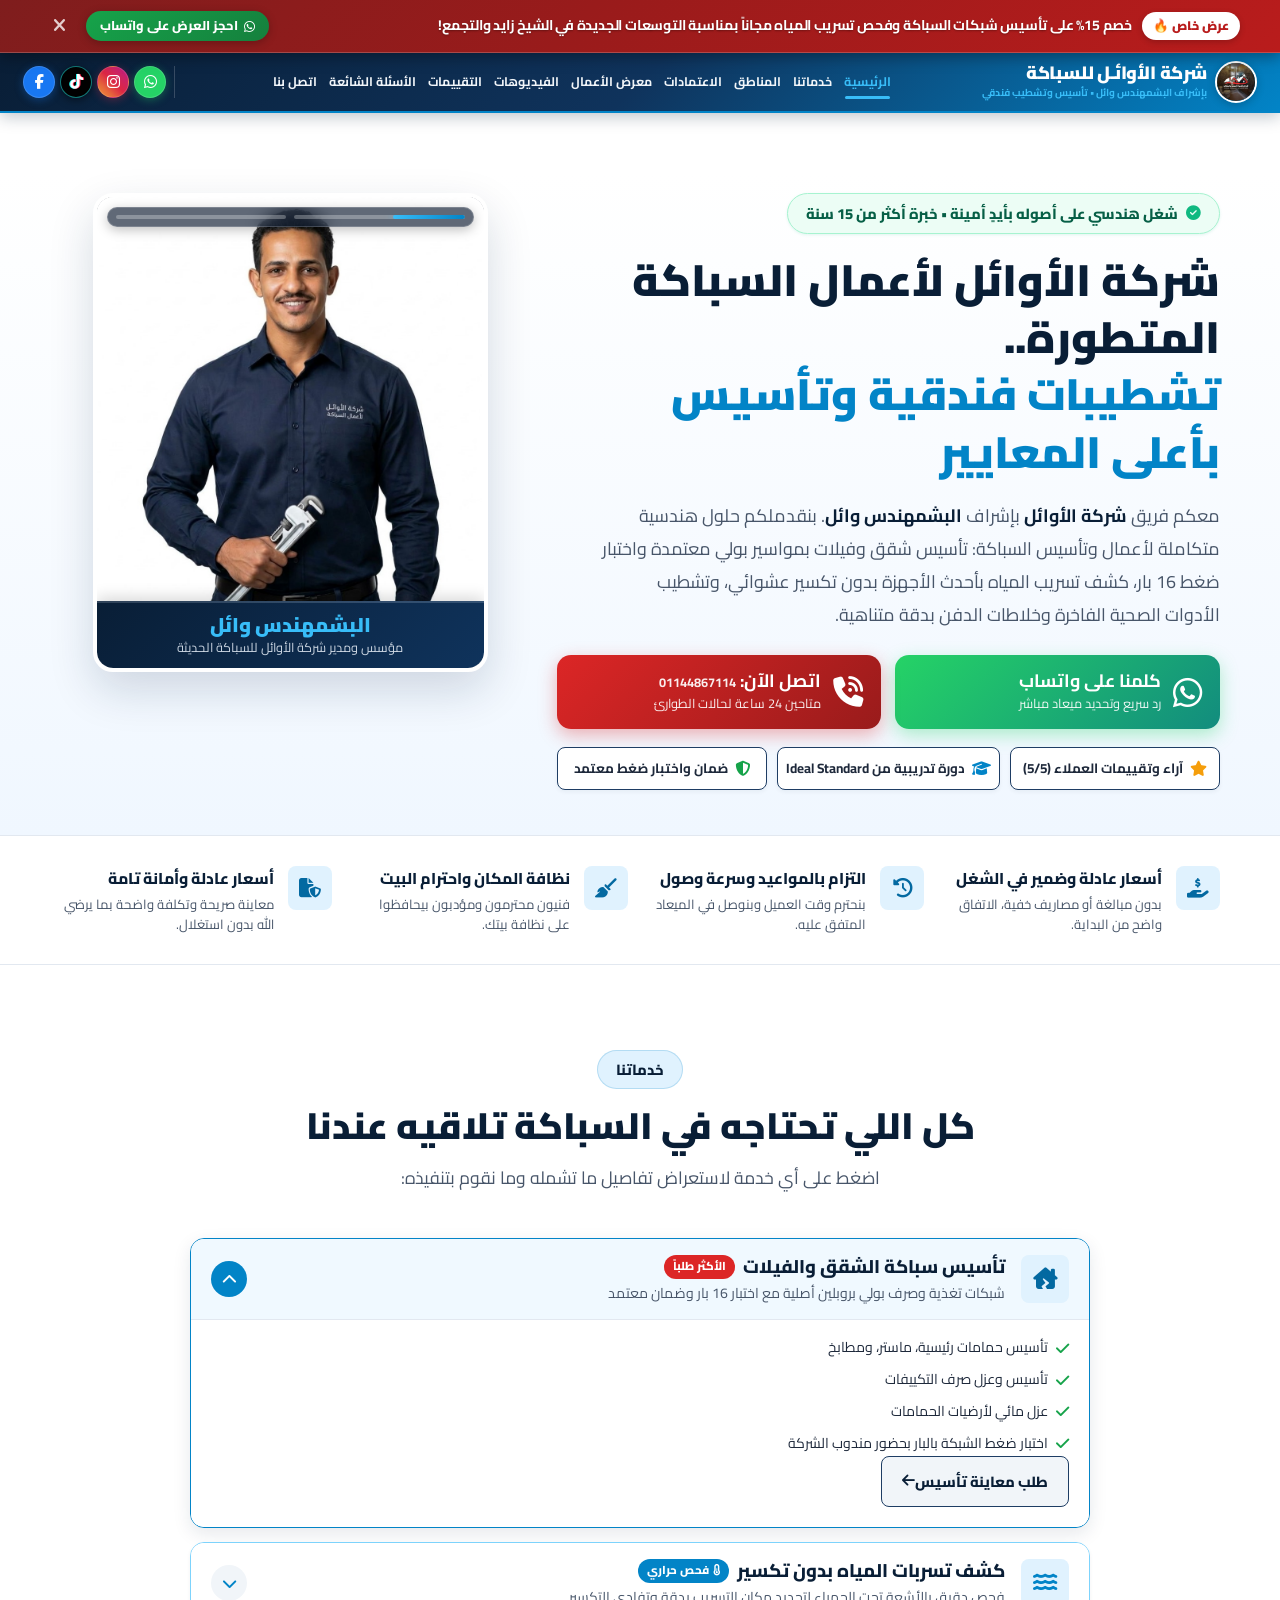
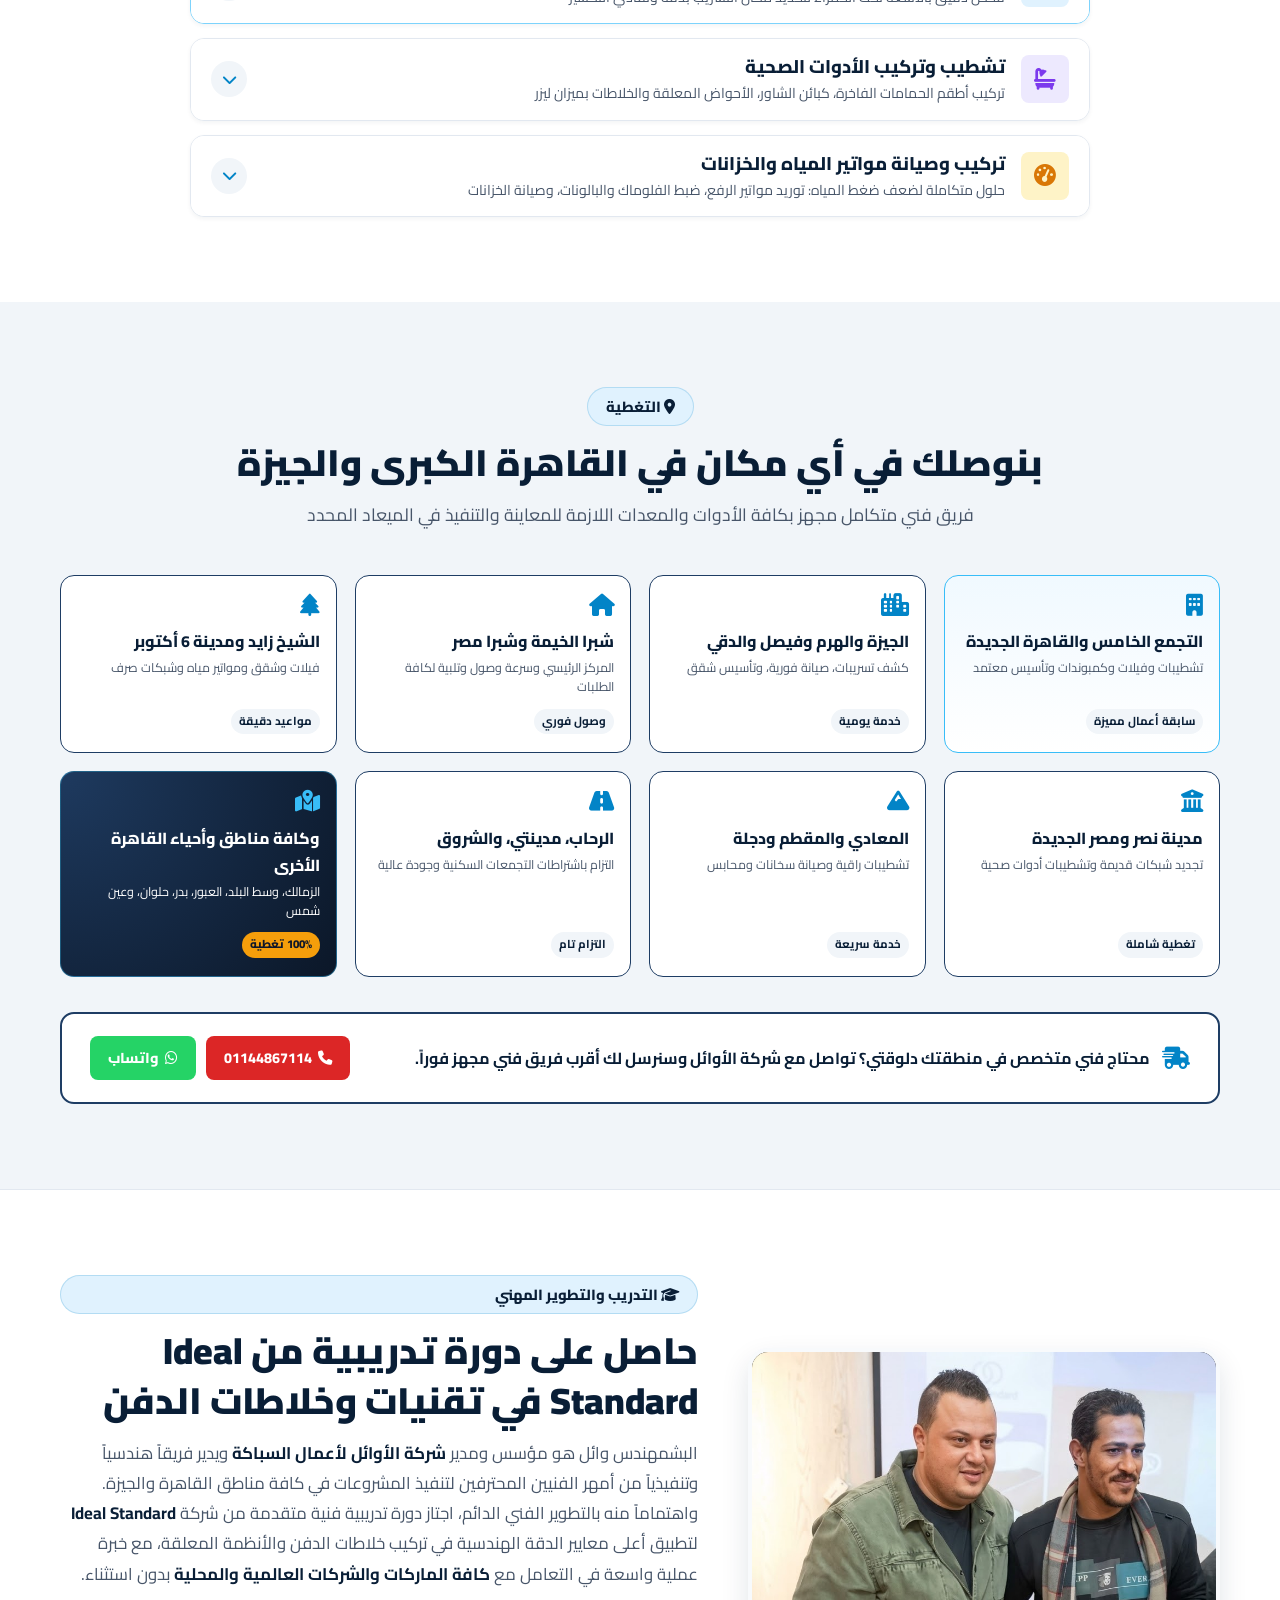
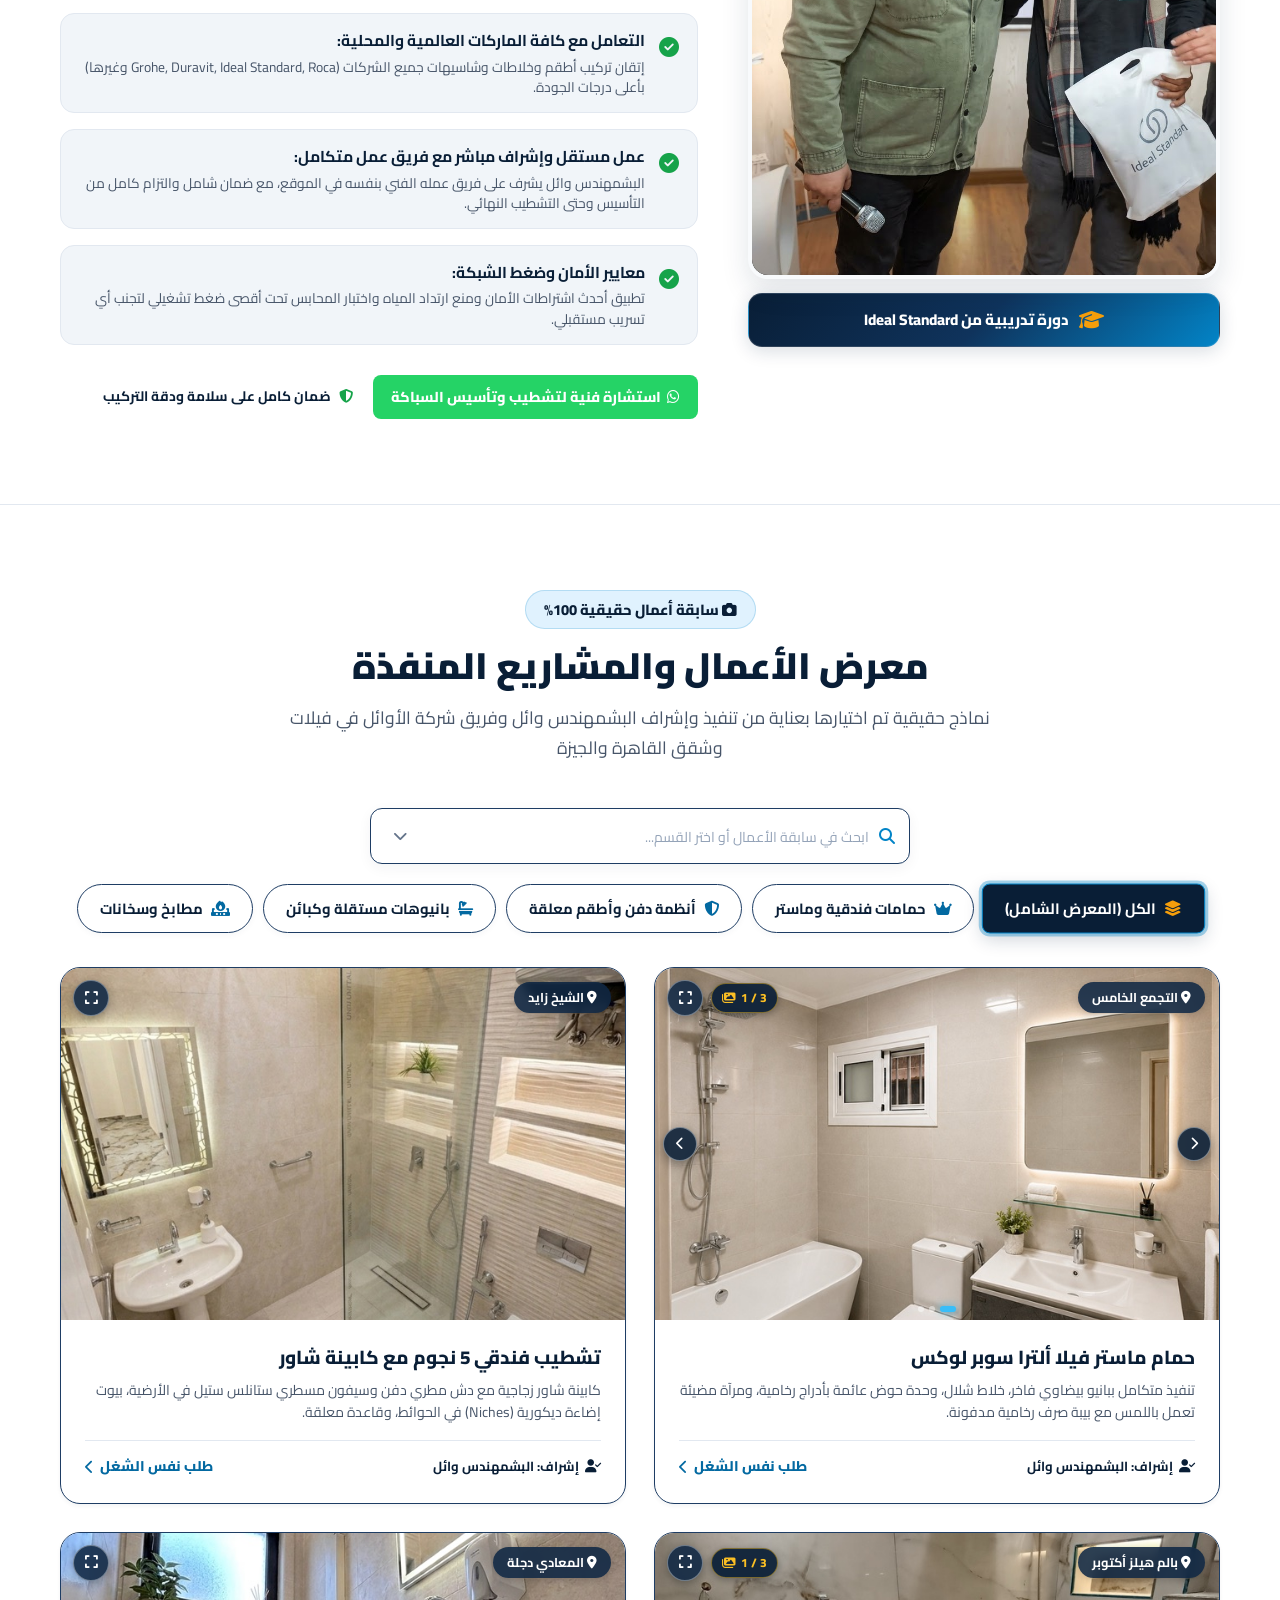
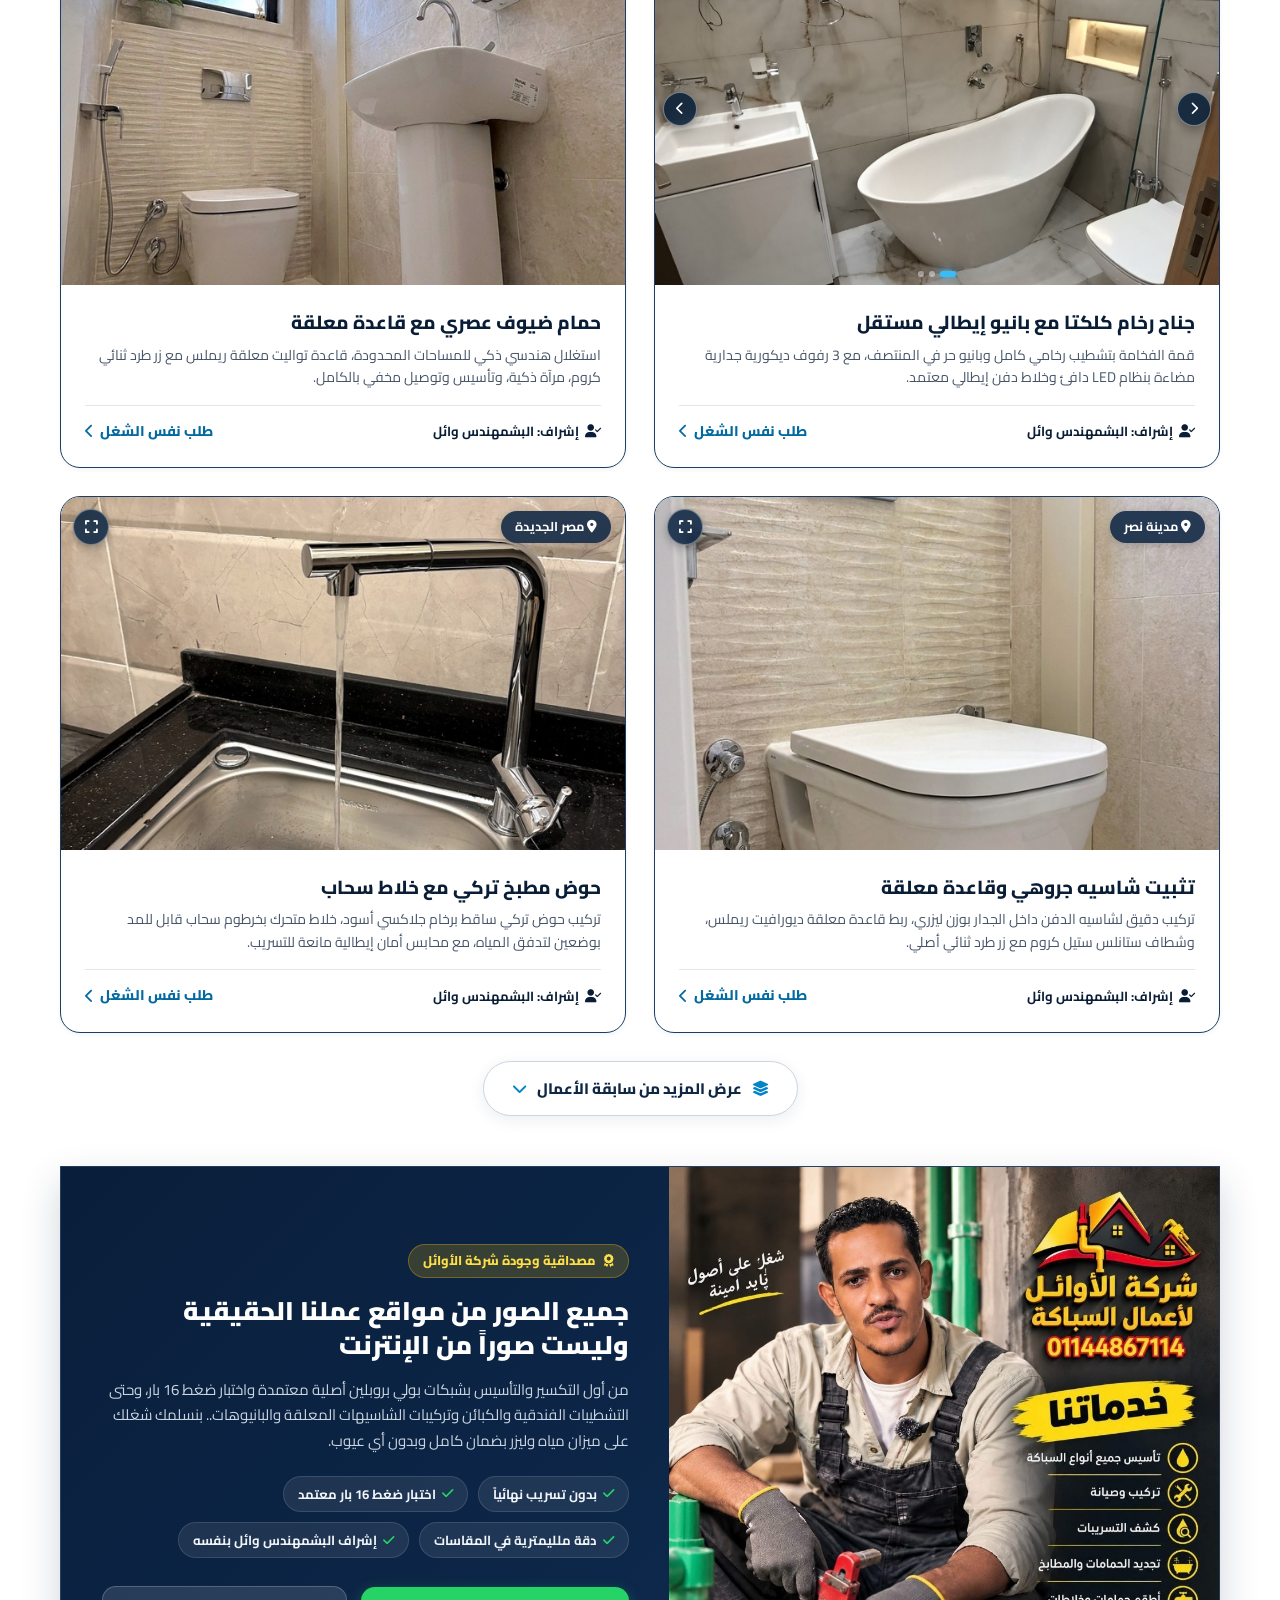
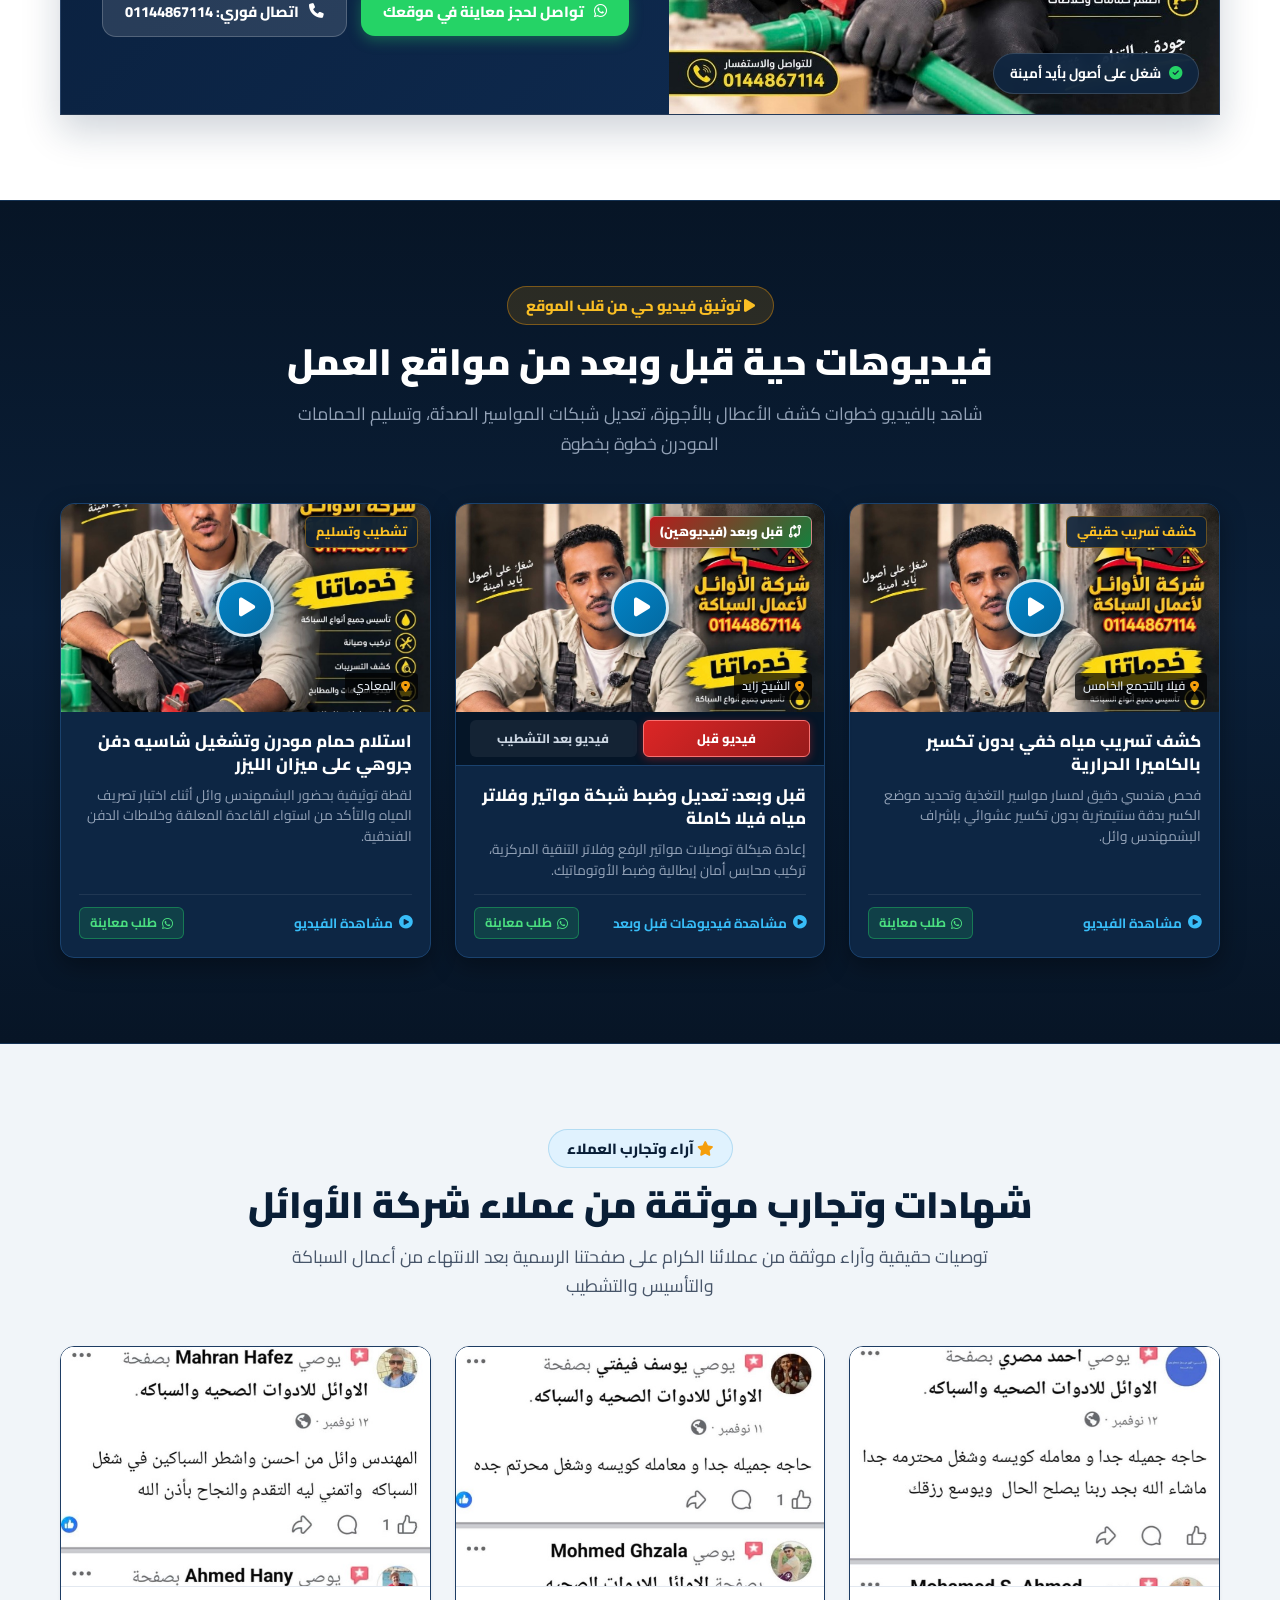
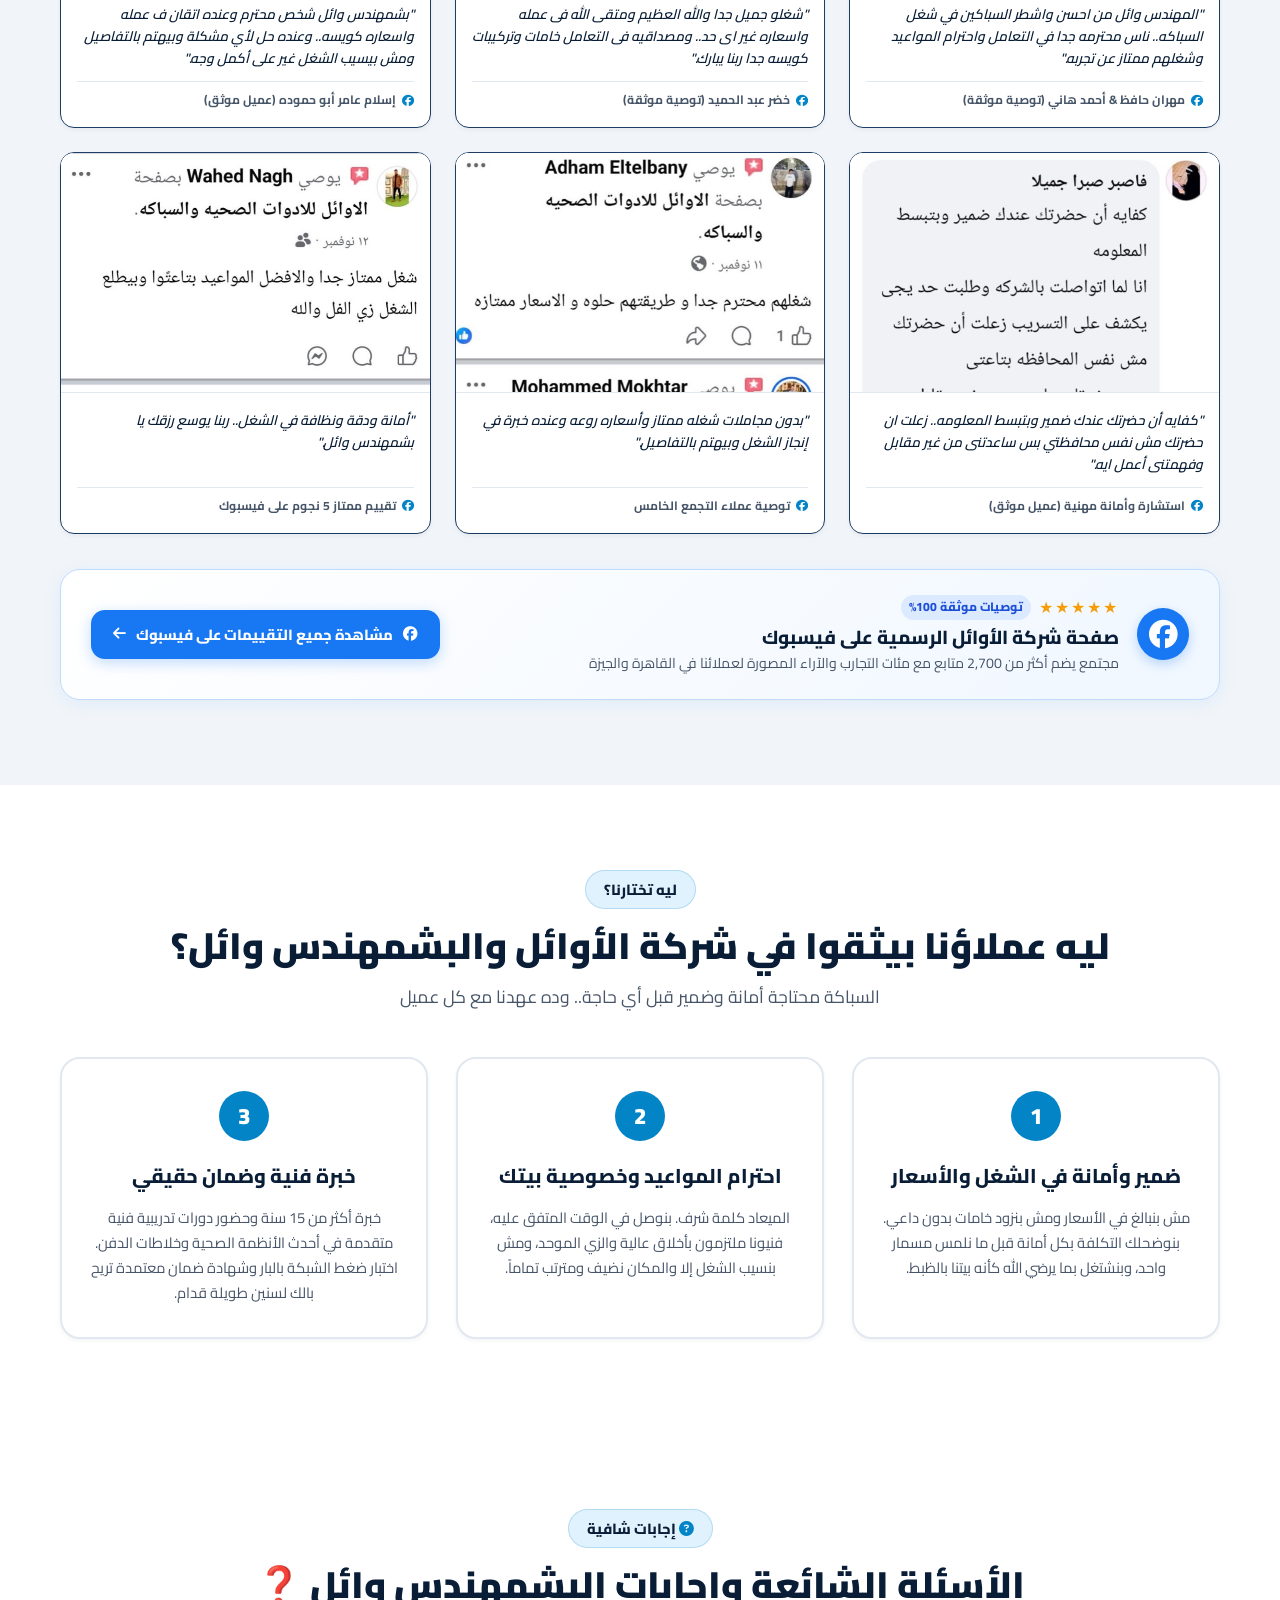
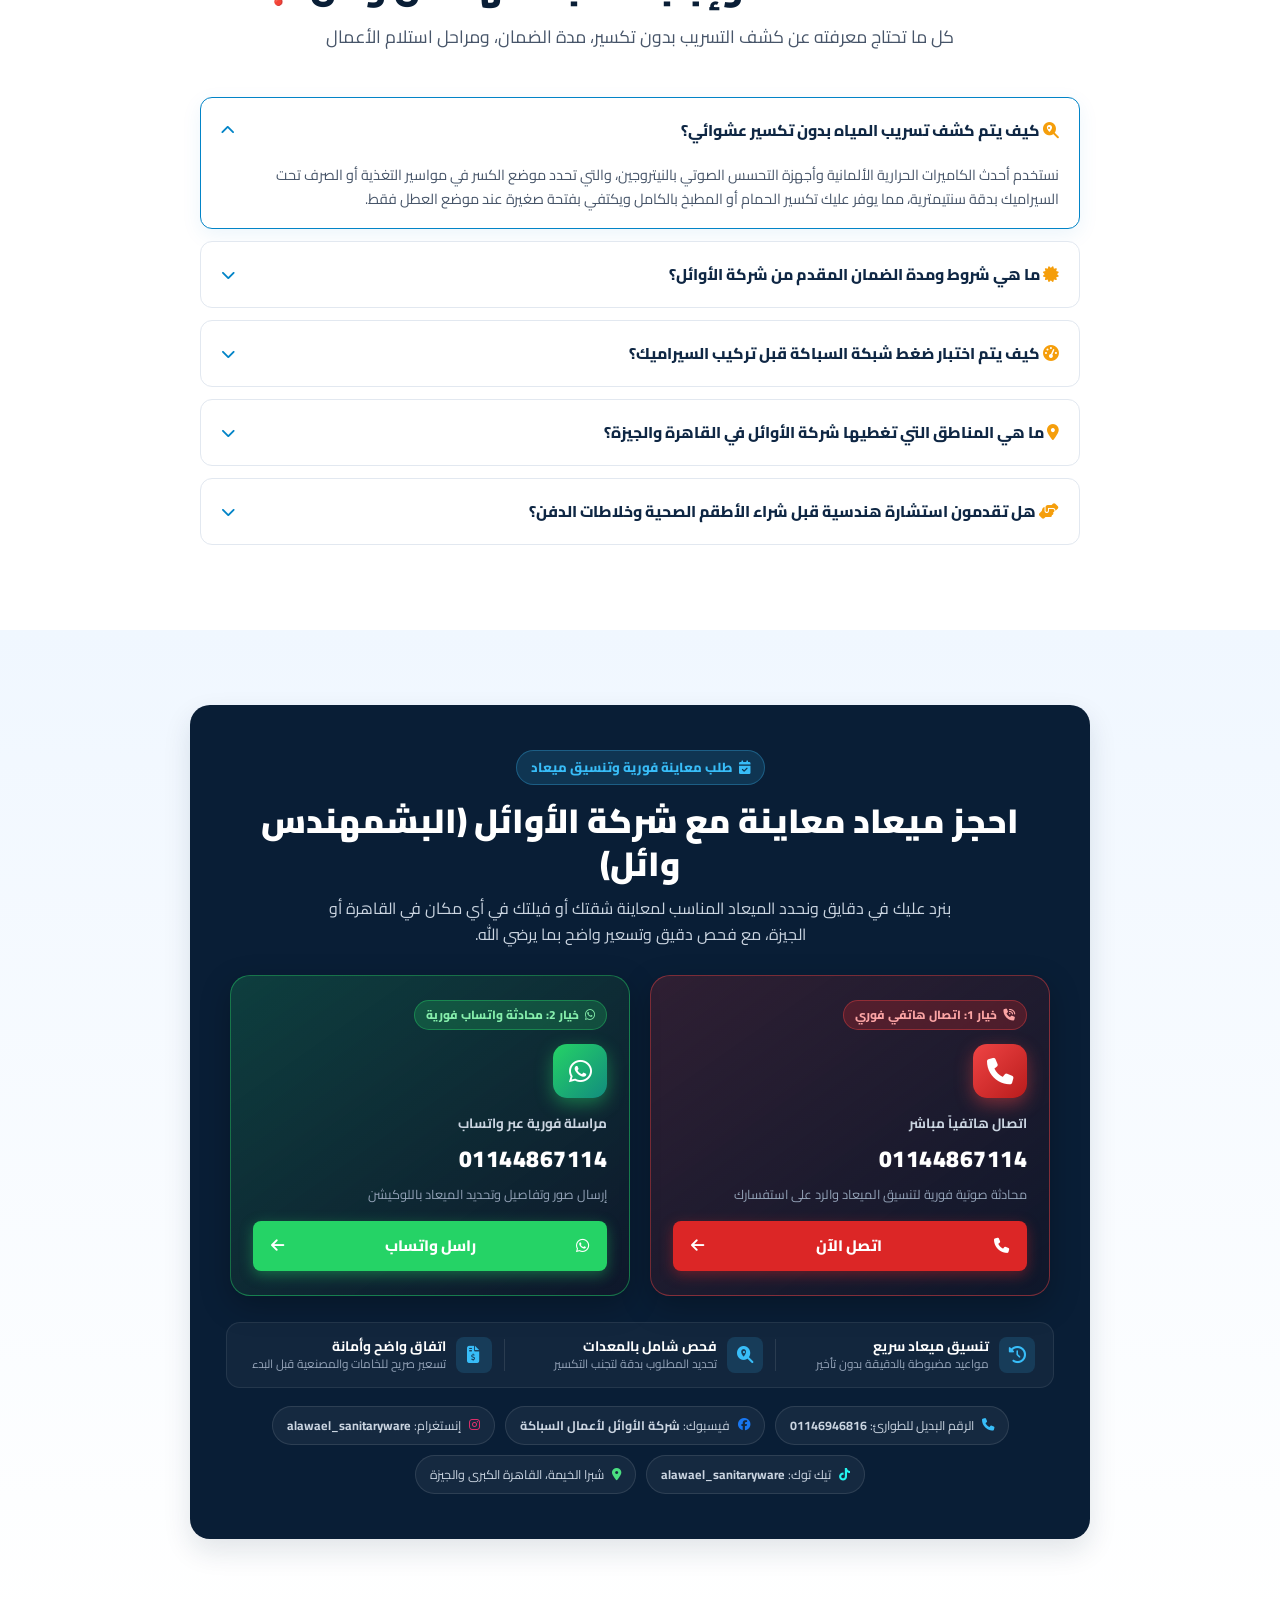
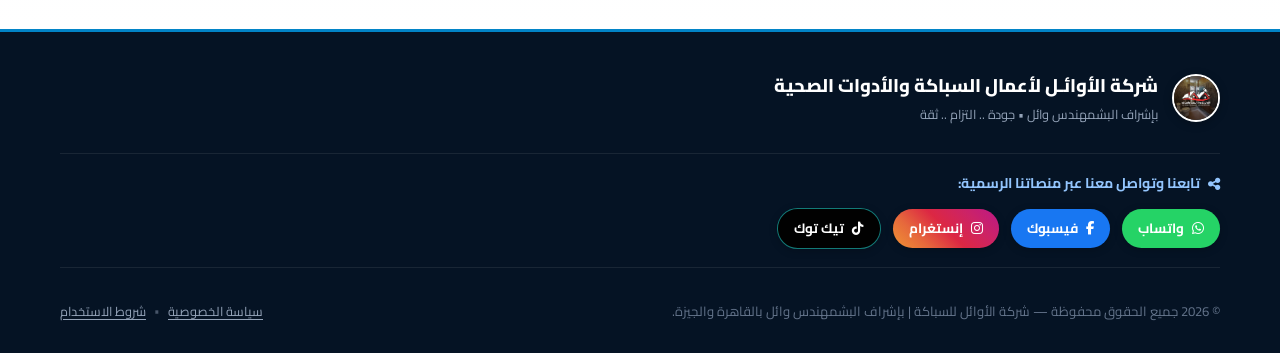
==== commit 214dbb0b: "Update page title to exact short brand name: شركة الأوائل لأعمال السباكة" ====
--- a/index.html
+++ b/index.html
@@ -7,7 +7,7 @@
   <meta name="color-scheme" content="only light">
   <meta name="supported-color-schemes" content="only light">
   <meta name="theme-color" content="#091e36">
-  <title>شركة الأوائل لأعمال السباكة المتطورة | بإشراف البشمهندس وائل - القاهرة والجيزة</title>
+  <title>شركة الأوائل لأعمال السباكة</title>
   <meta name="description"
     content="شركة الأوائل لأعمال وتأسيس السباكة المتطورة والتشطيبات الفندقية بإشراف البشمهندس وائل. كشف تسريب المياه بدون تكسير، تأسيس بولي معتمد واختبار 16 بار. اتصل بنا: 01144867114">
 
@@ -26,17 +26,17 @@
   <!-- OpenGraph / Facebook / WhatsApp Rich Preview -->
   <meta property="og:type" content="website">
   <meta property="og:url" content="https://alawael-plumbing.com/">
-  <meta property="og:title" content="شركة الأوائل لأعمال السباكة المتطورة | بإشراف البشمهندس وائل">
+  <meta property="og:title" content="شركة الأوائل لأعمال السباكة">
   <meta property="og:description" content="تأسيس وتشطيبات سباكة فندقية معتمدة، كشف تسريب المياه بالكاميرا الحرارية بدون تكسير، اختبار ضغط 16 بار. اتصل بنا: 01144867114">
   <meta property="og:image" content="https://alawael-plumbing.com/assets/wael_hero_banner.jpg">
   <meta property="og:image:width" content="1200">
   <meta property="og:image:height" content="630">
   <meta property="og:locale" content="ar_EG">
-  <meta property="og:site_name" content="شركة الأوائل للسباكة الحديثة">
+  <meta property="og:site_name" content="شركة الأوائل لأعمال السباكة">
 
   <!-- Twitter Card -->
   <meta name="twitter:card" content="summary_large_image">
-  <meta name="twitter:title" content="شركة الأوائل لأعمال السباكة المتطورة | بإشراف البشمهندس وائل">
+  <meta name="twitter:title" content="شركة الأوائل لأعمال السباكة">
   <meta name="twitter:description" content="تأسيس وتشطيبات سباكة فندقية معتمدة، كشف تسريب المياه بالكاميرا الحرارية بدون تكسير، اختبار ضغط 16 بار.">
   <meta name="twitter:image" content="https://alawael-plumbing.com/assets/wael_hero_banner.jpg">
 
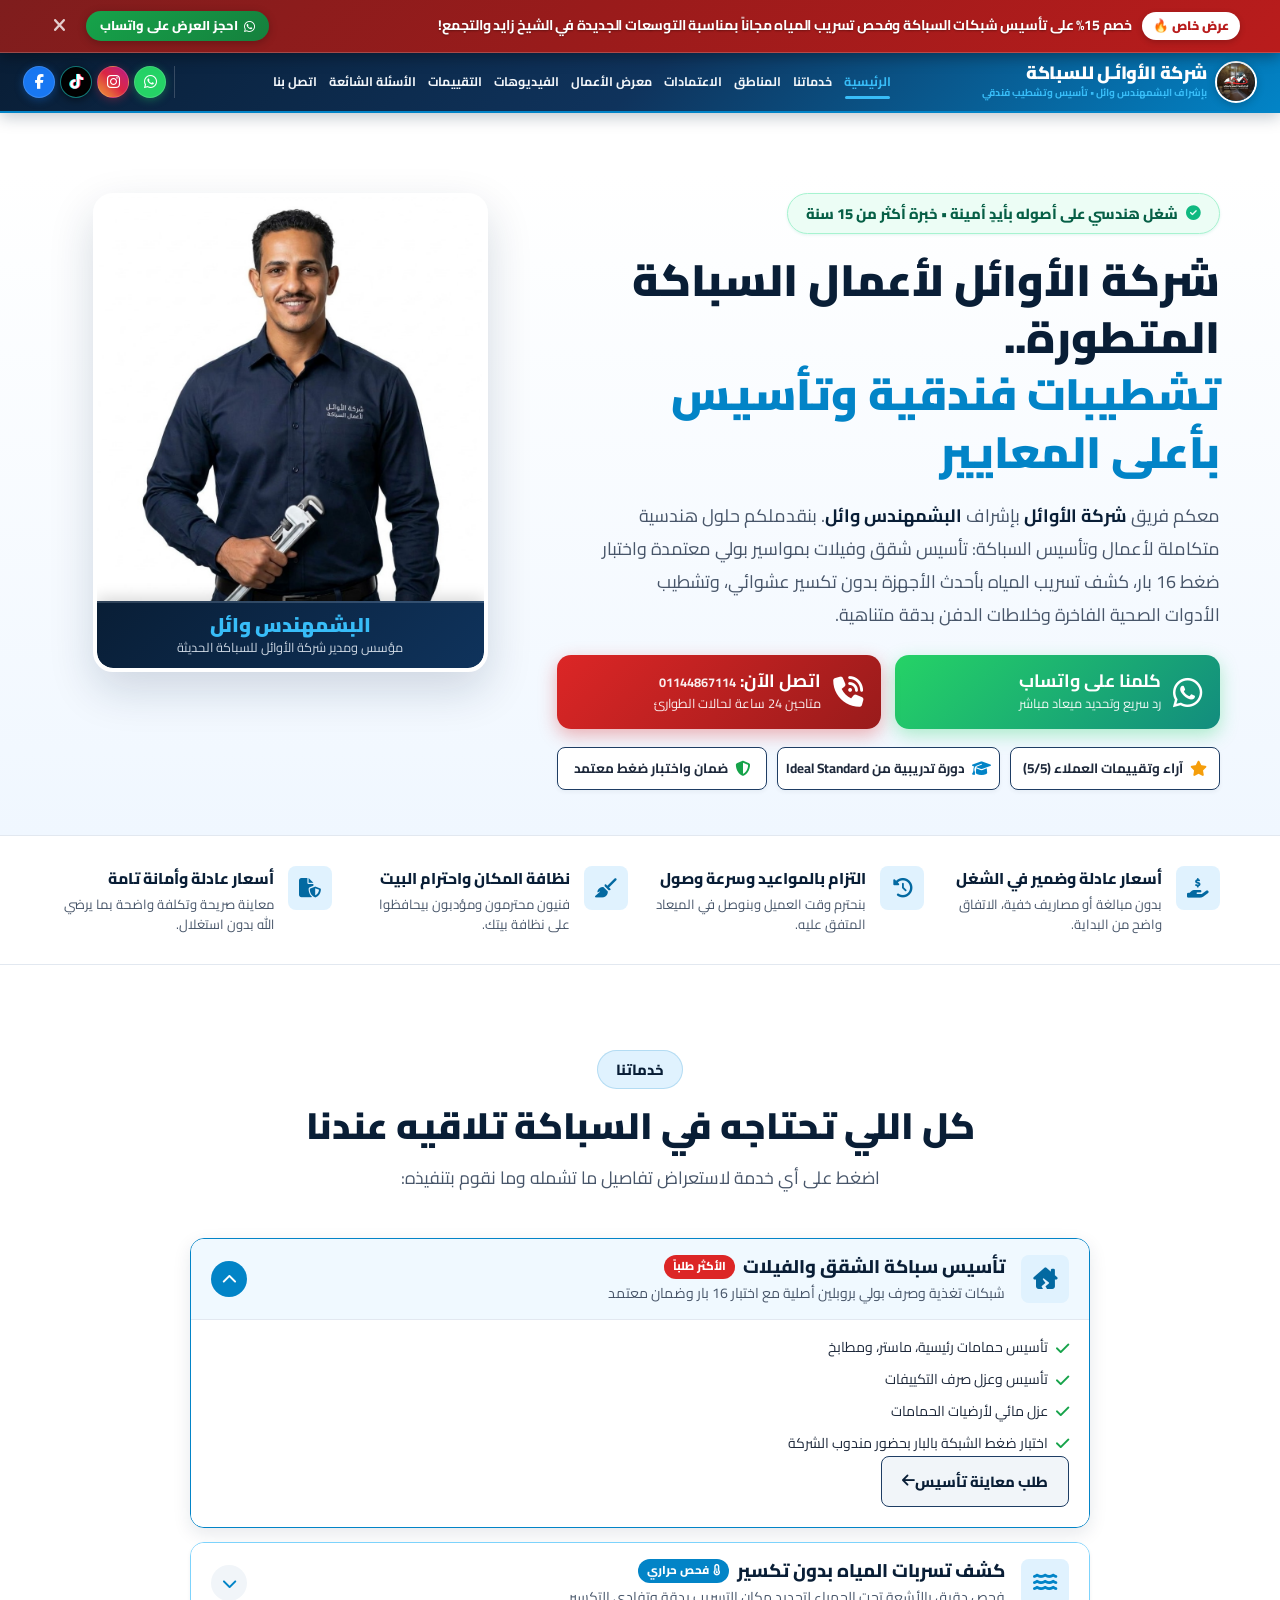
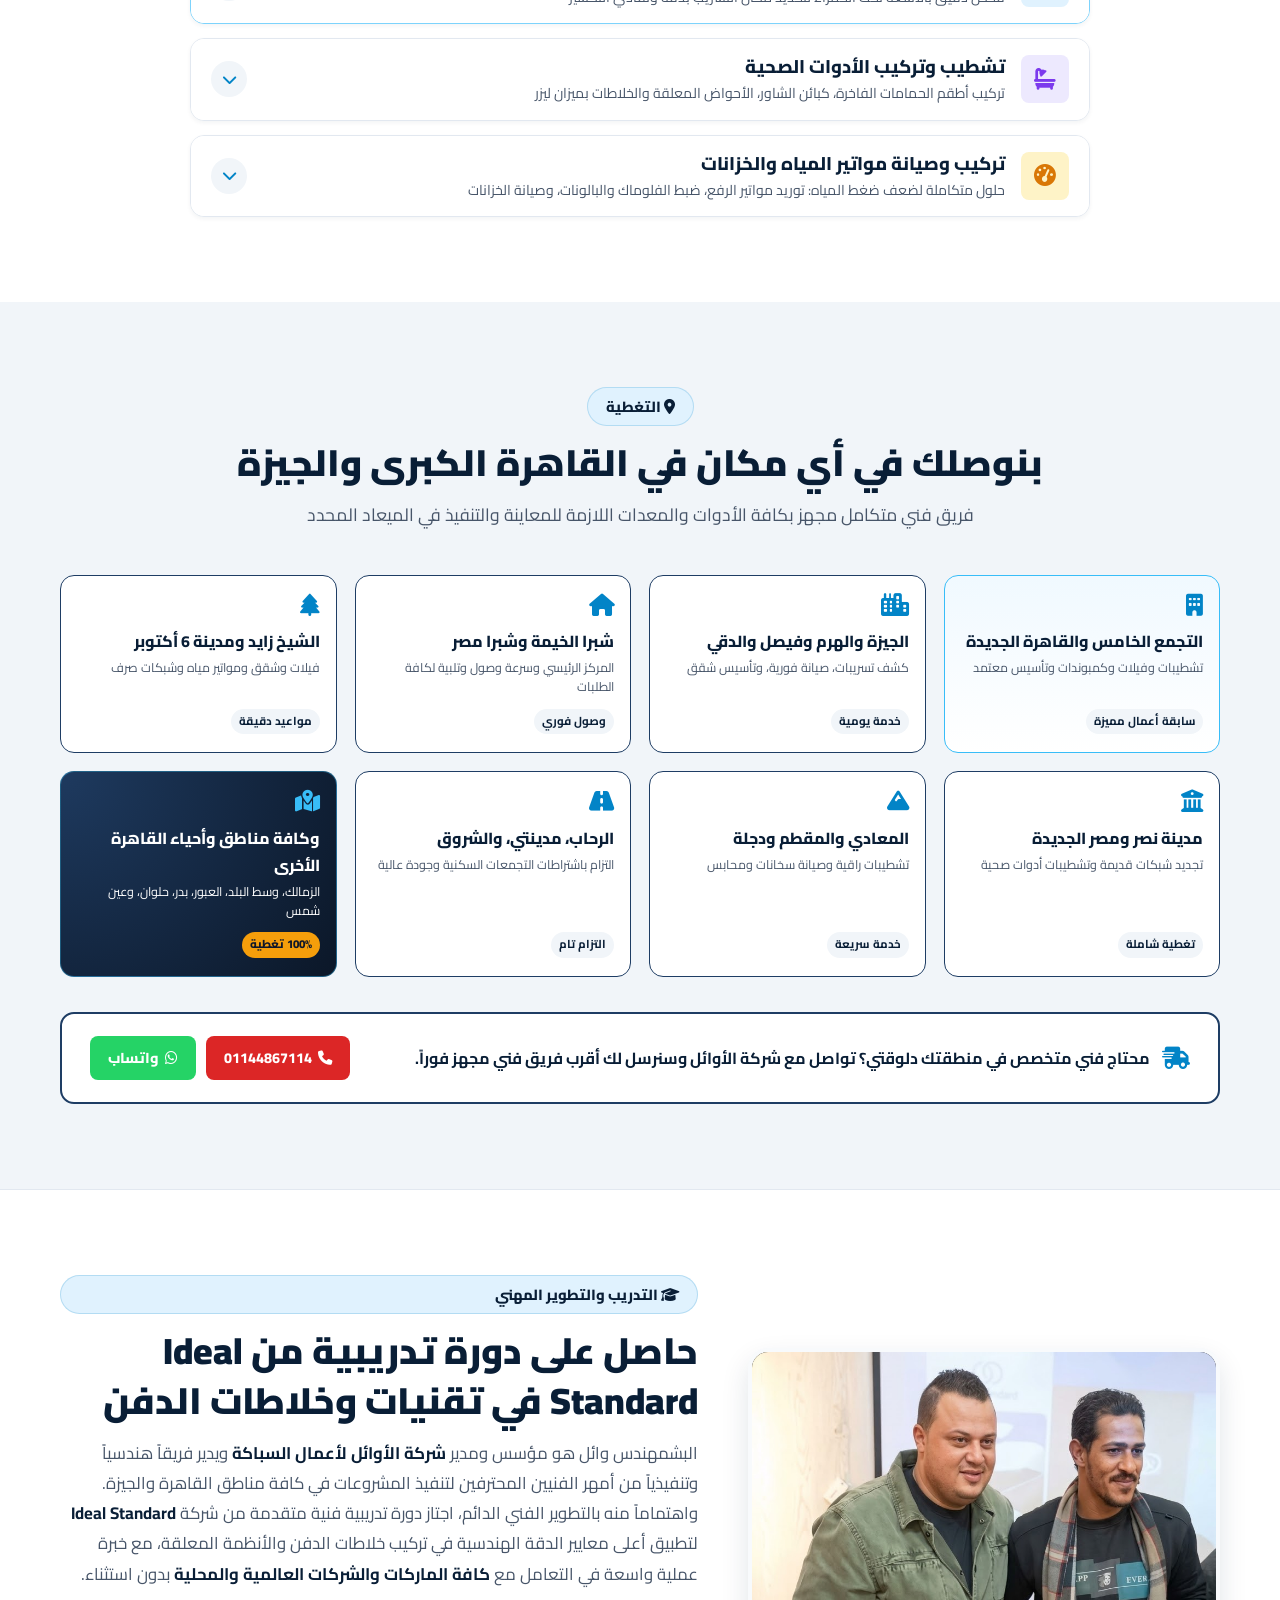
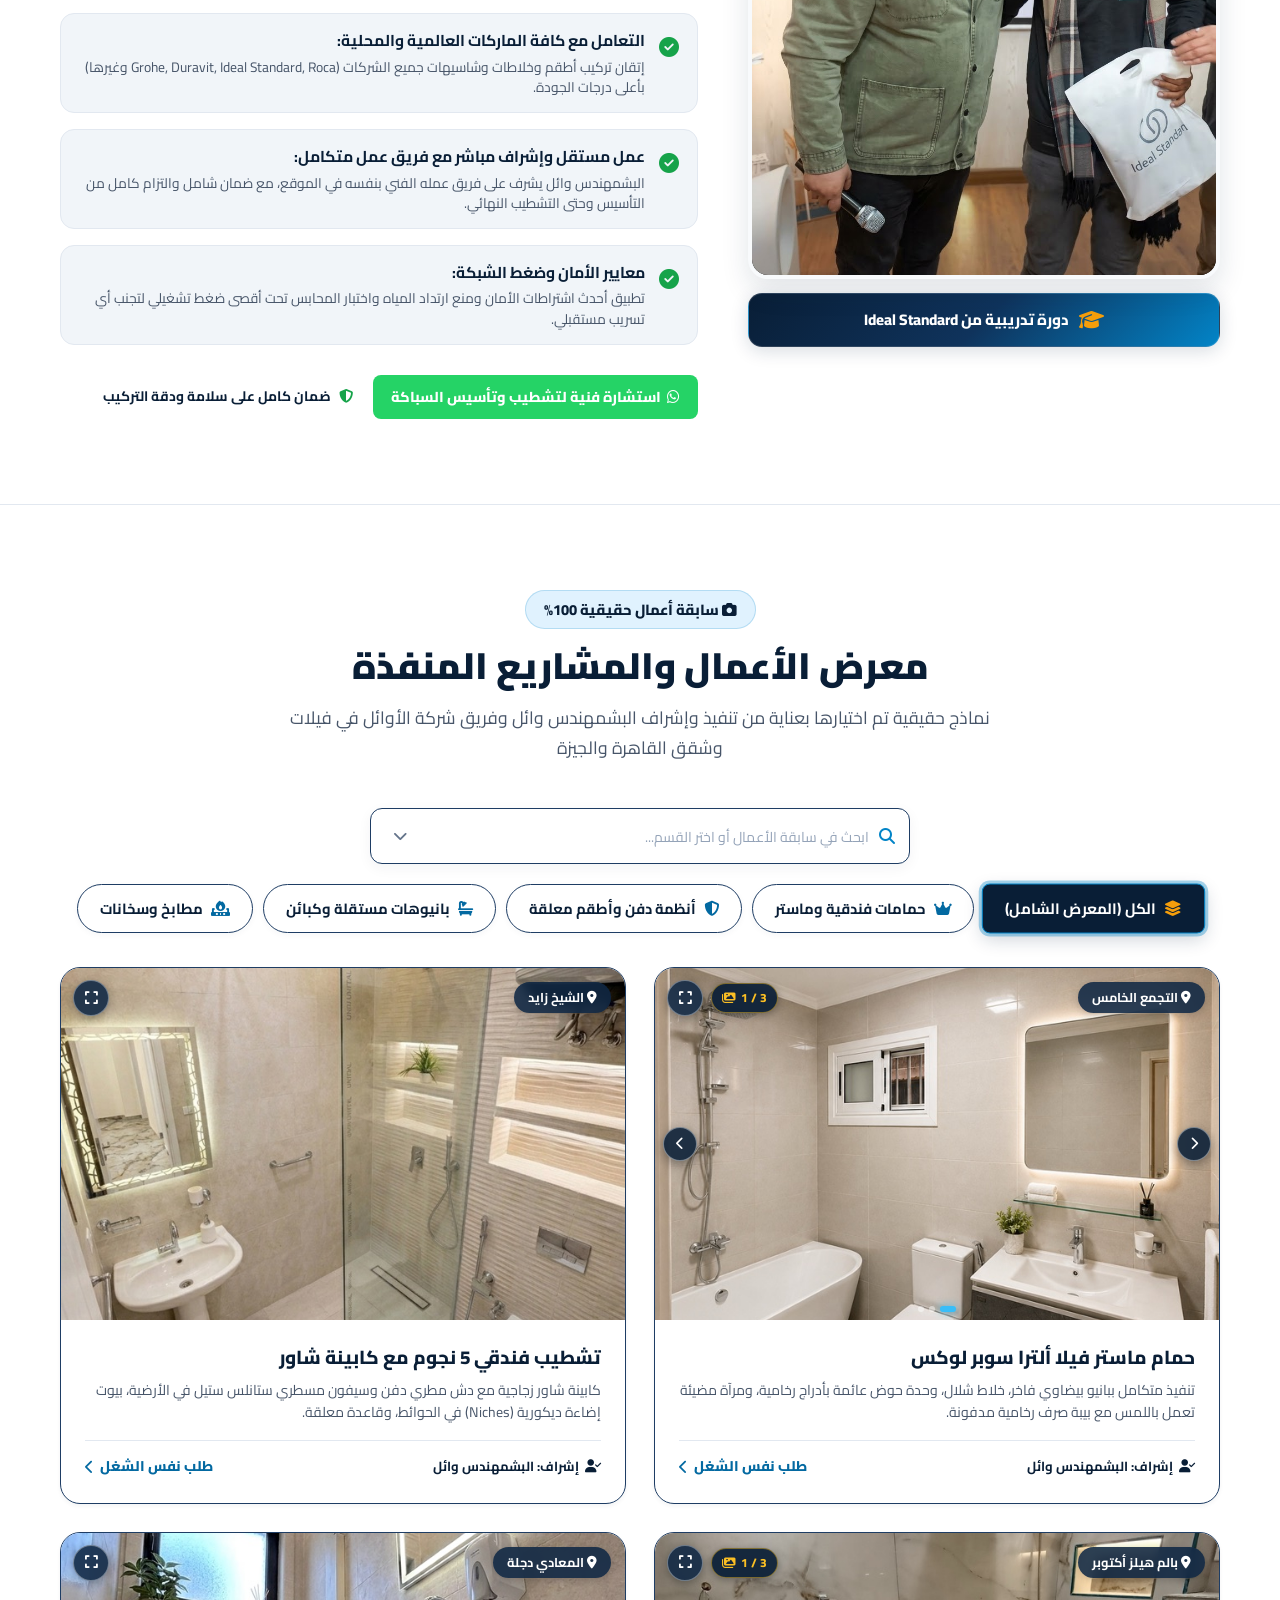
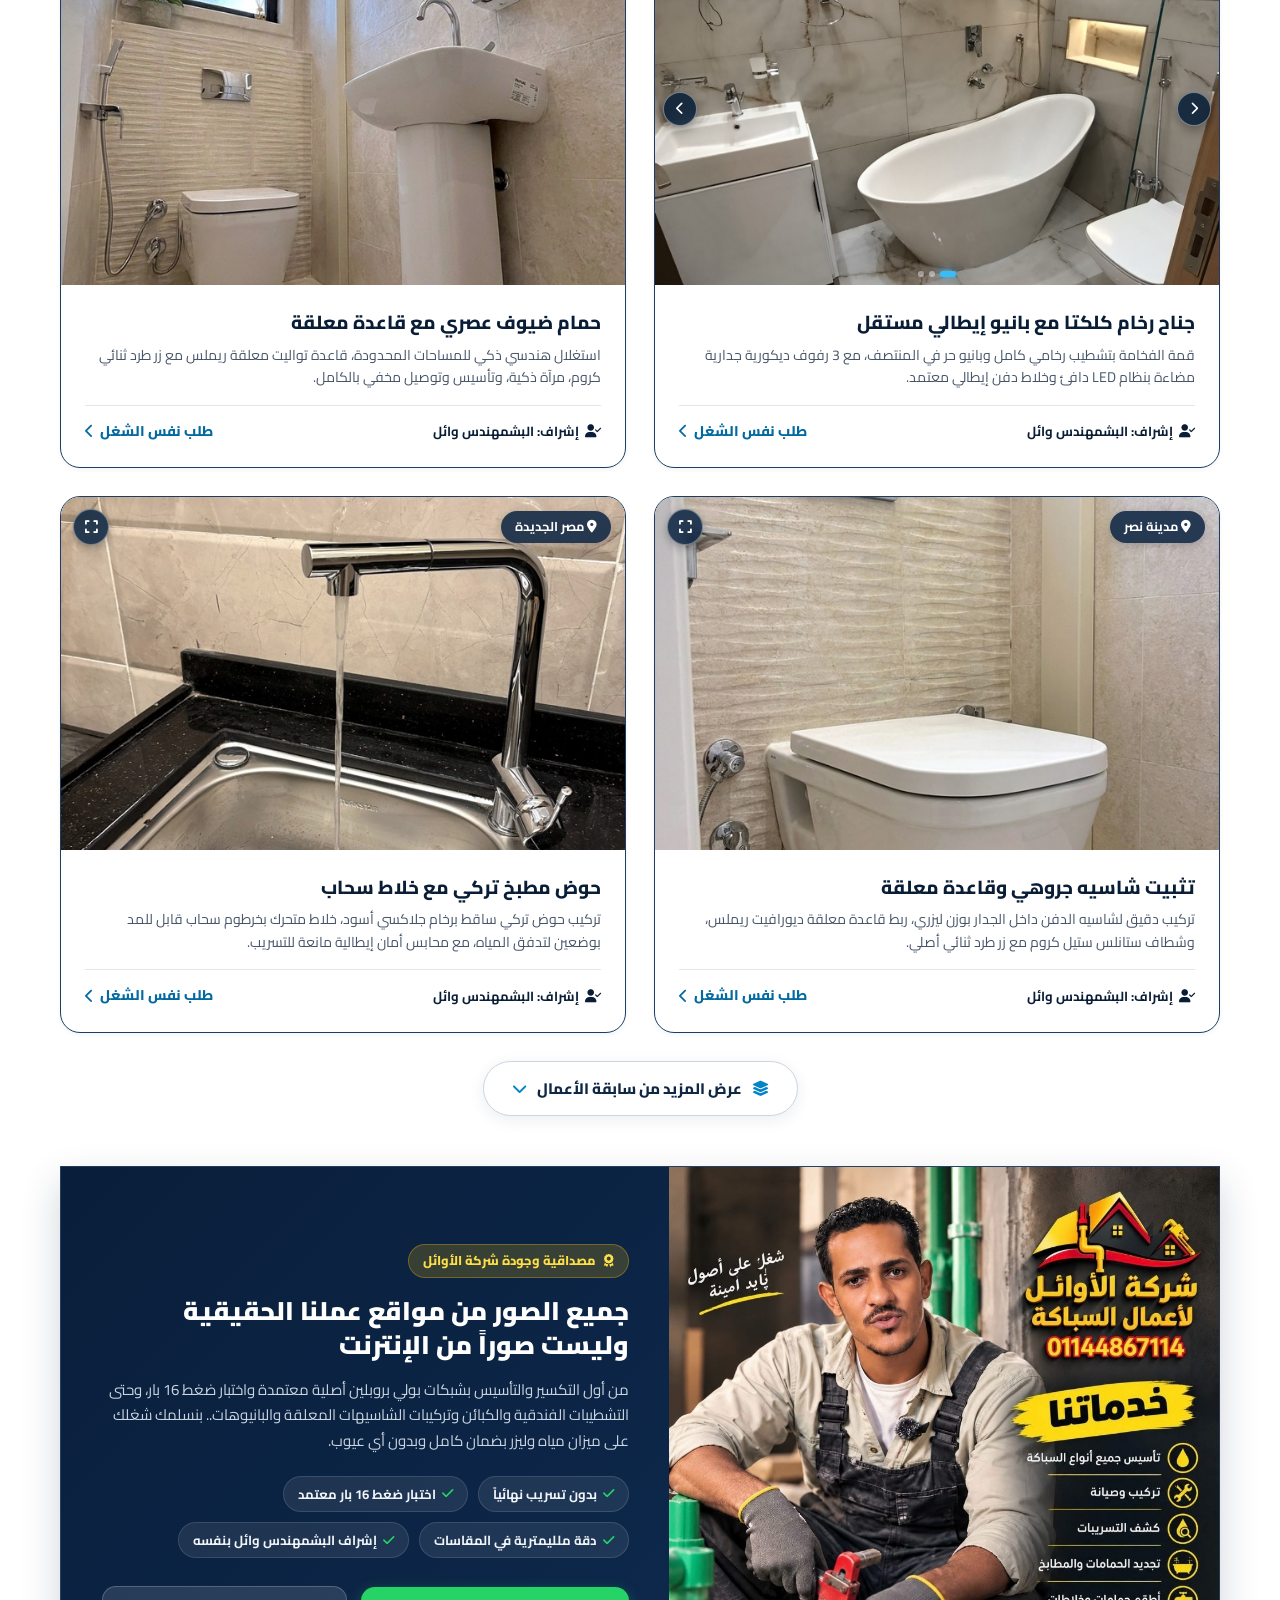
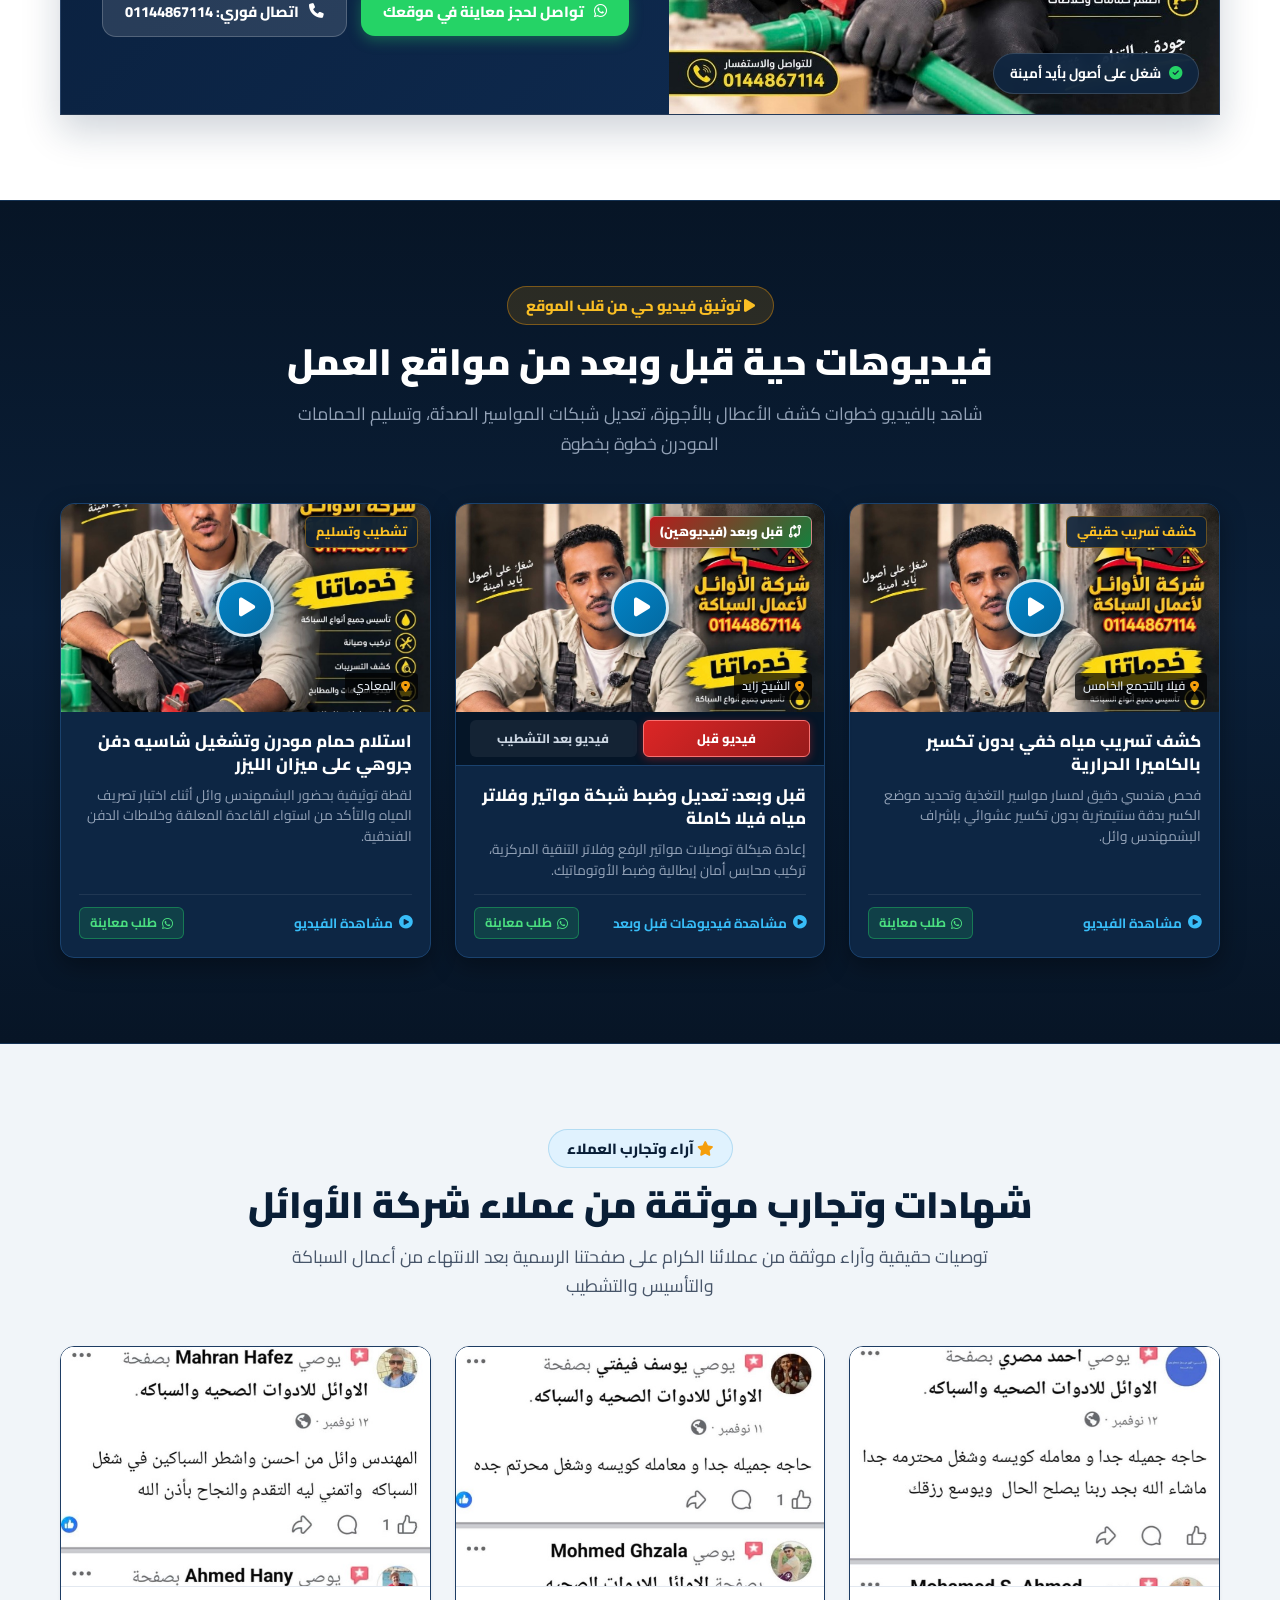
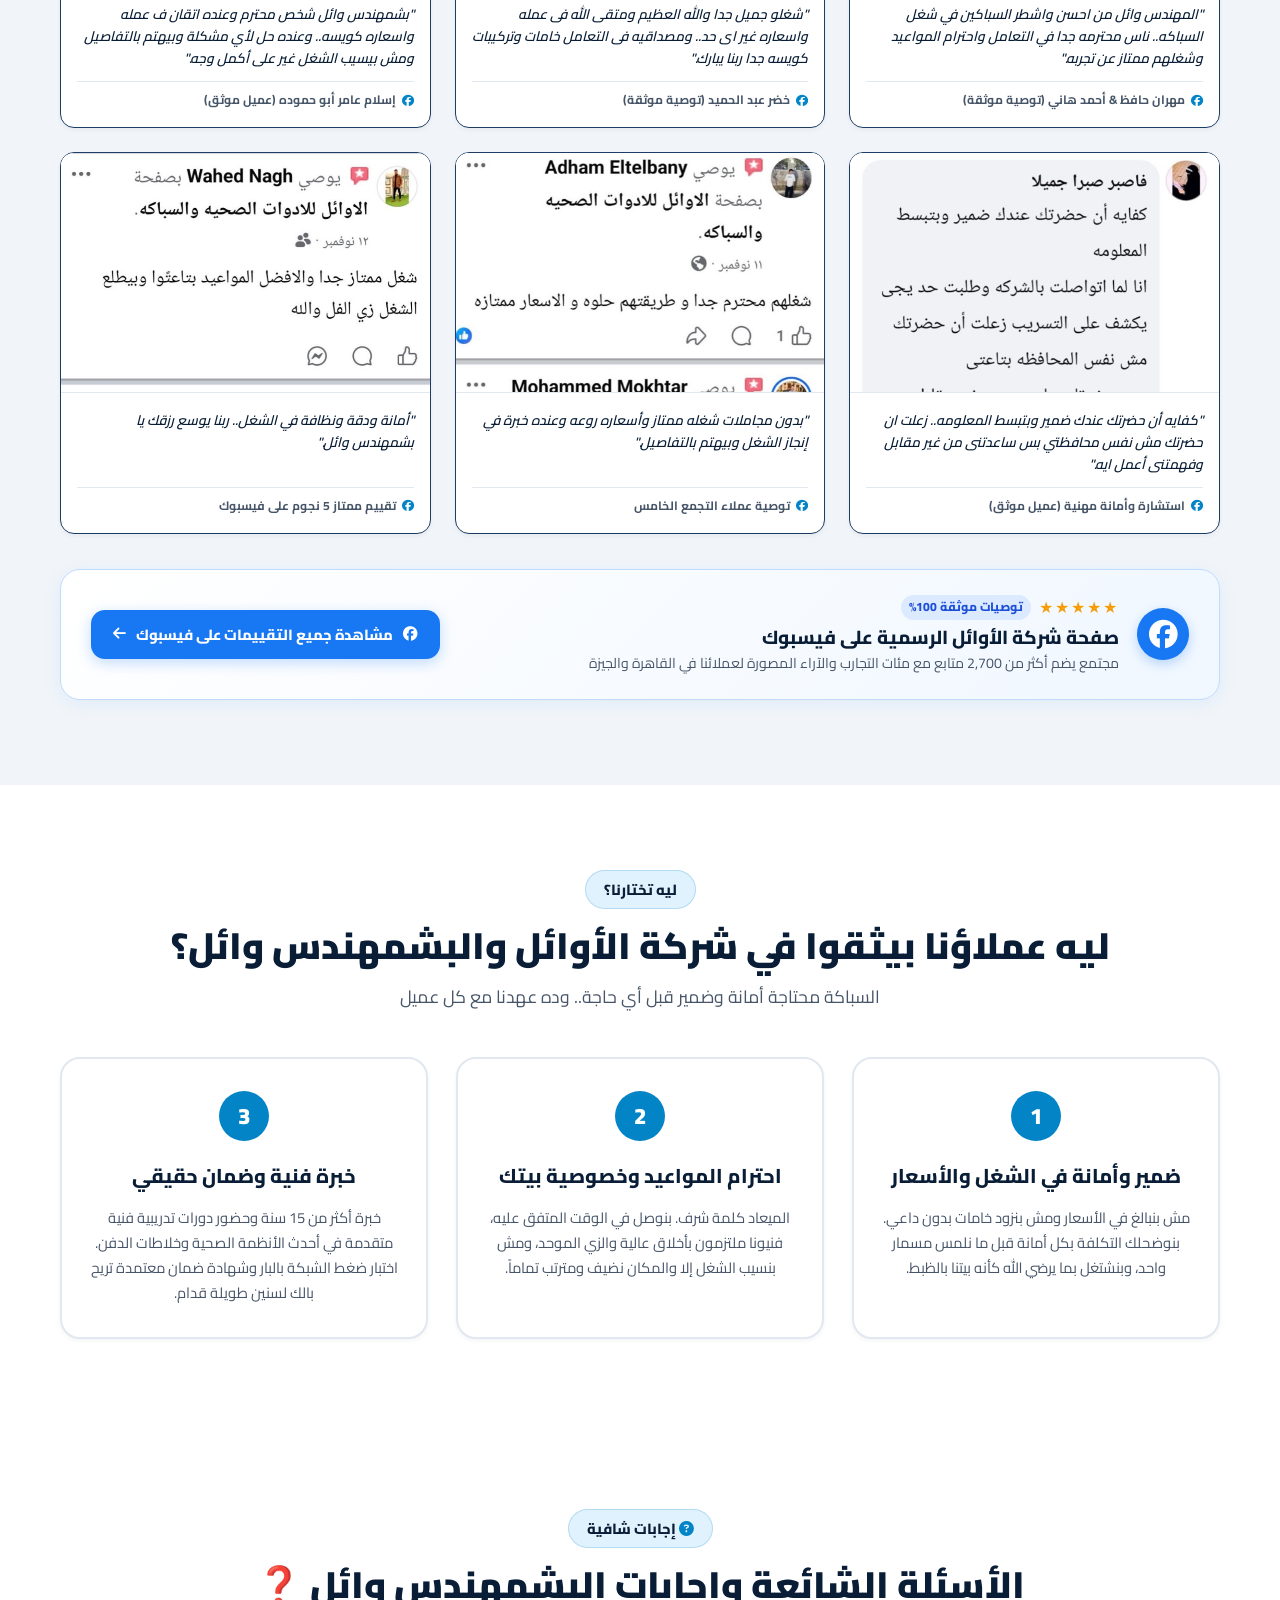
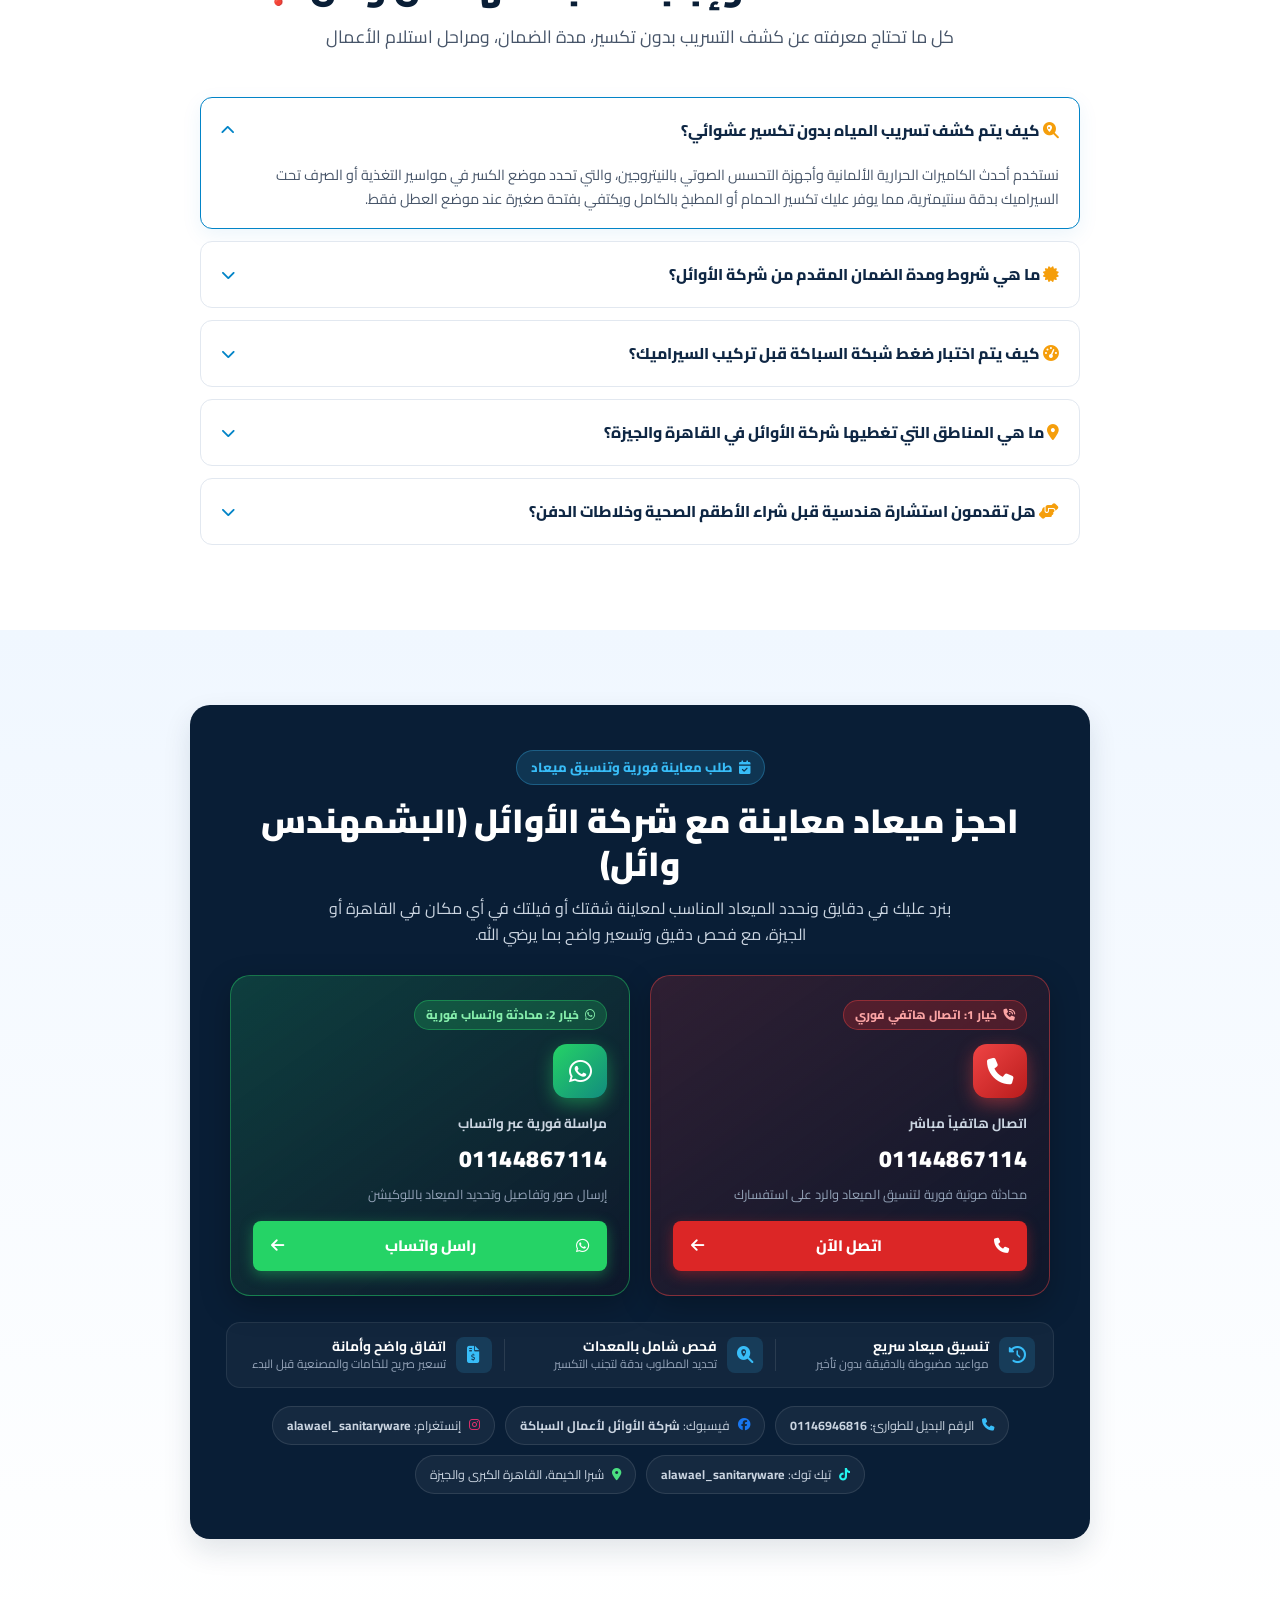
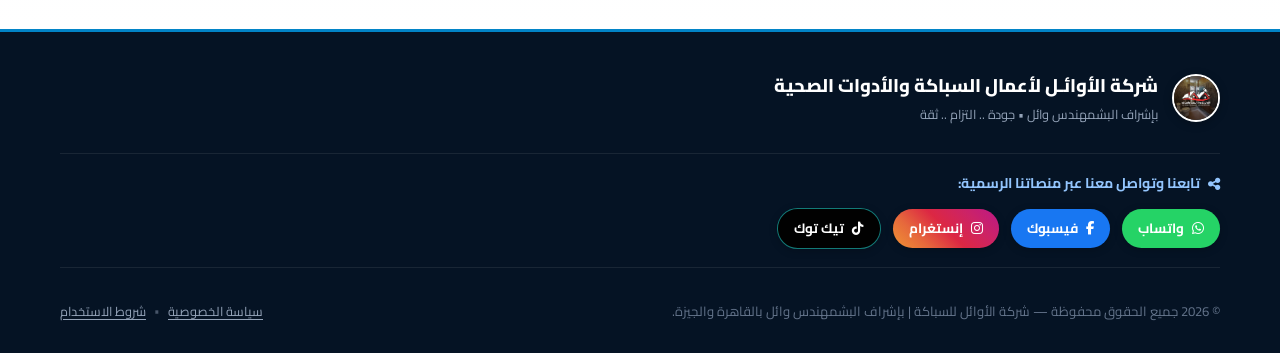
==== commit 84aa0110: "Fix hero card mode lock: prevent ad slide from appearing when ads are disabled" ====
--- a/index.html
+++ b/index.html
@@ -261,7 +261,7 @@
 
       <!-- Professional Founder & Promo Media Card (Responsive Dynamic Alternation) -->
       <div class="hero-portrait-col" id="heroMediaCol">
-        <div class="portrait-card hero-media-card" id="heroMediaCard" data-mode="both"
+        <div class="portrait-card hero-media-card" id="heroMediaCard" data-mode="portrait"
           aria-label="وسائط الواجهة الرئيسية">
 
 
--- a/css/style.css
+++ b/css/style.css
@@ -880,6 +880,15 @@
   display: none !important;
 }
 
+.hero-media-card[data-mode="portrait"] .slide-video,
+.hero-media-card[data-mode="portrait"] #heroSlideVideo,
+.hero-media-card[data-mode="portrait"] .hero-video-sound-btn {
+  display: none !important;
+  visibility: hidden !important;
+  opacity: 0 !important;
+  pointer-events: none !important;
+}
+
 .hero-media-card[data-mode="portrait"] {
   aspect-ratio: 4/4.85;
   background: #ffffff;
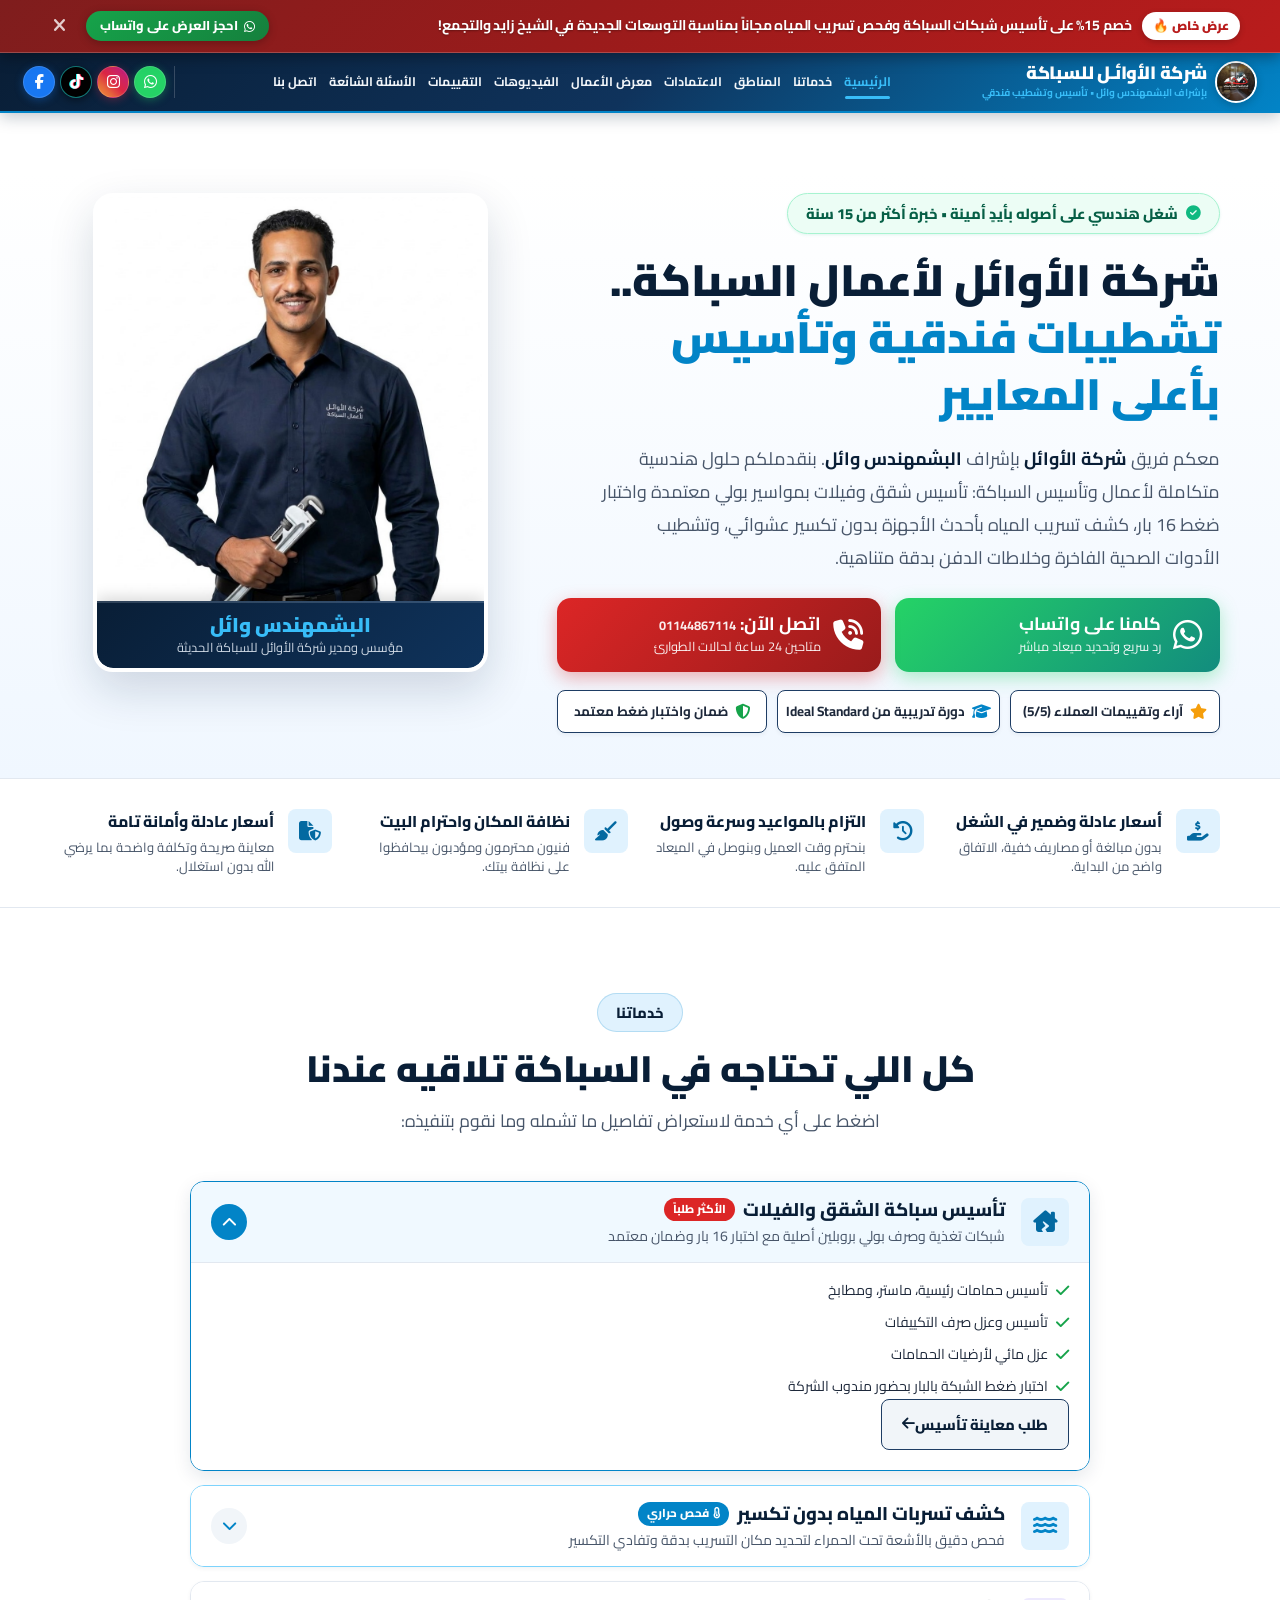
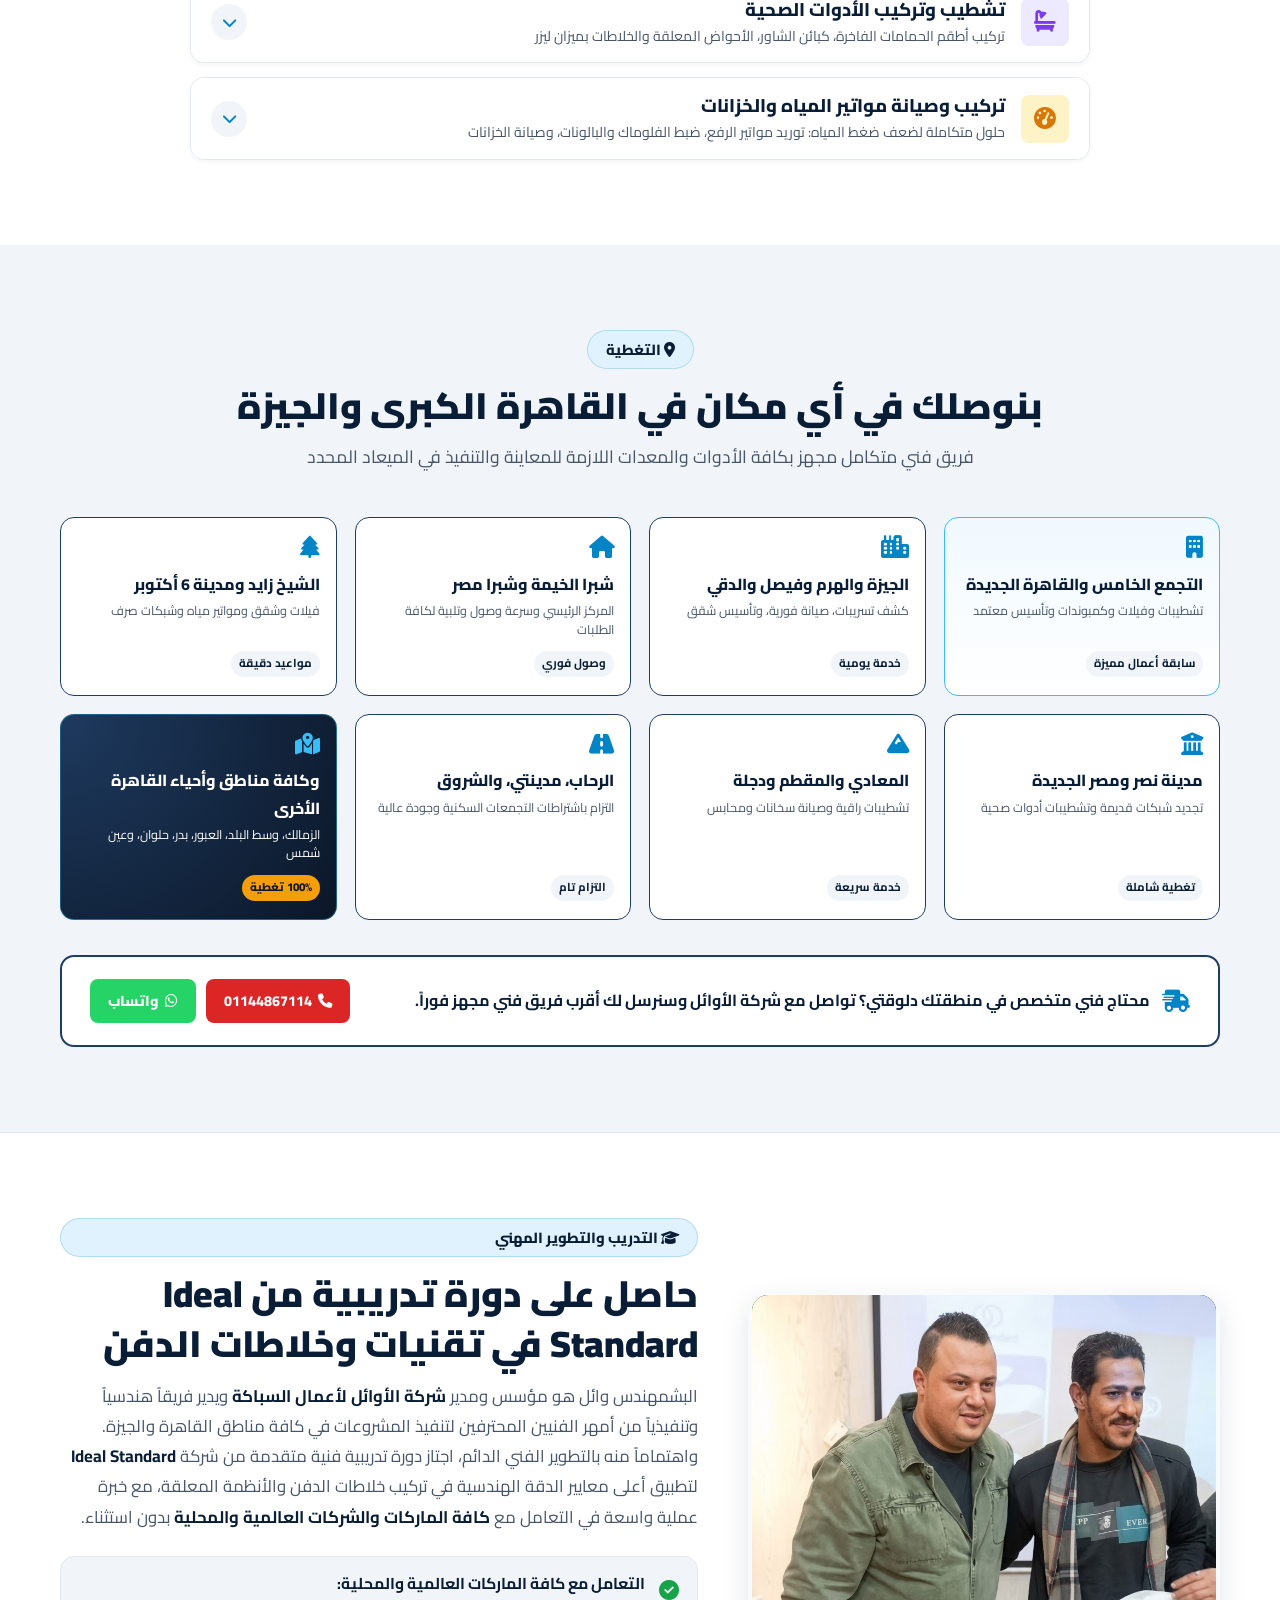
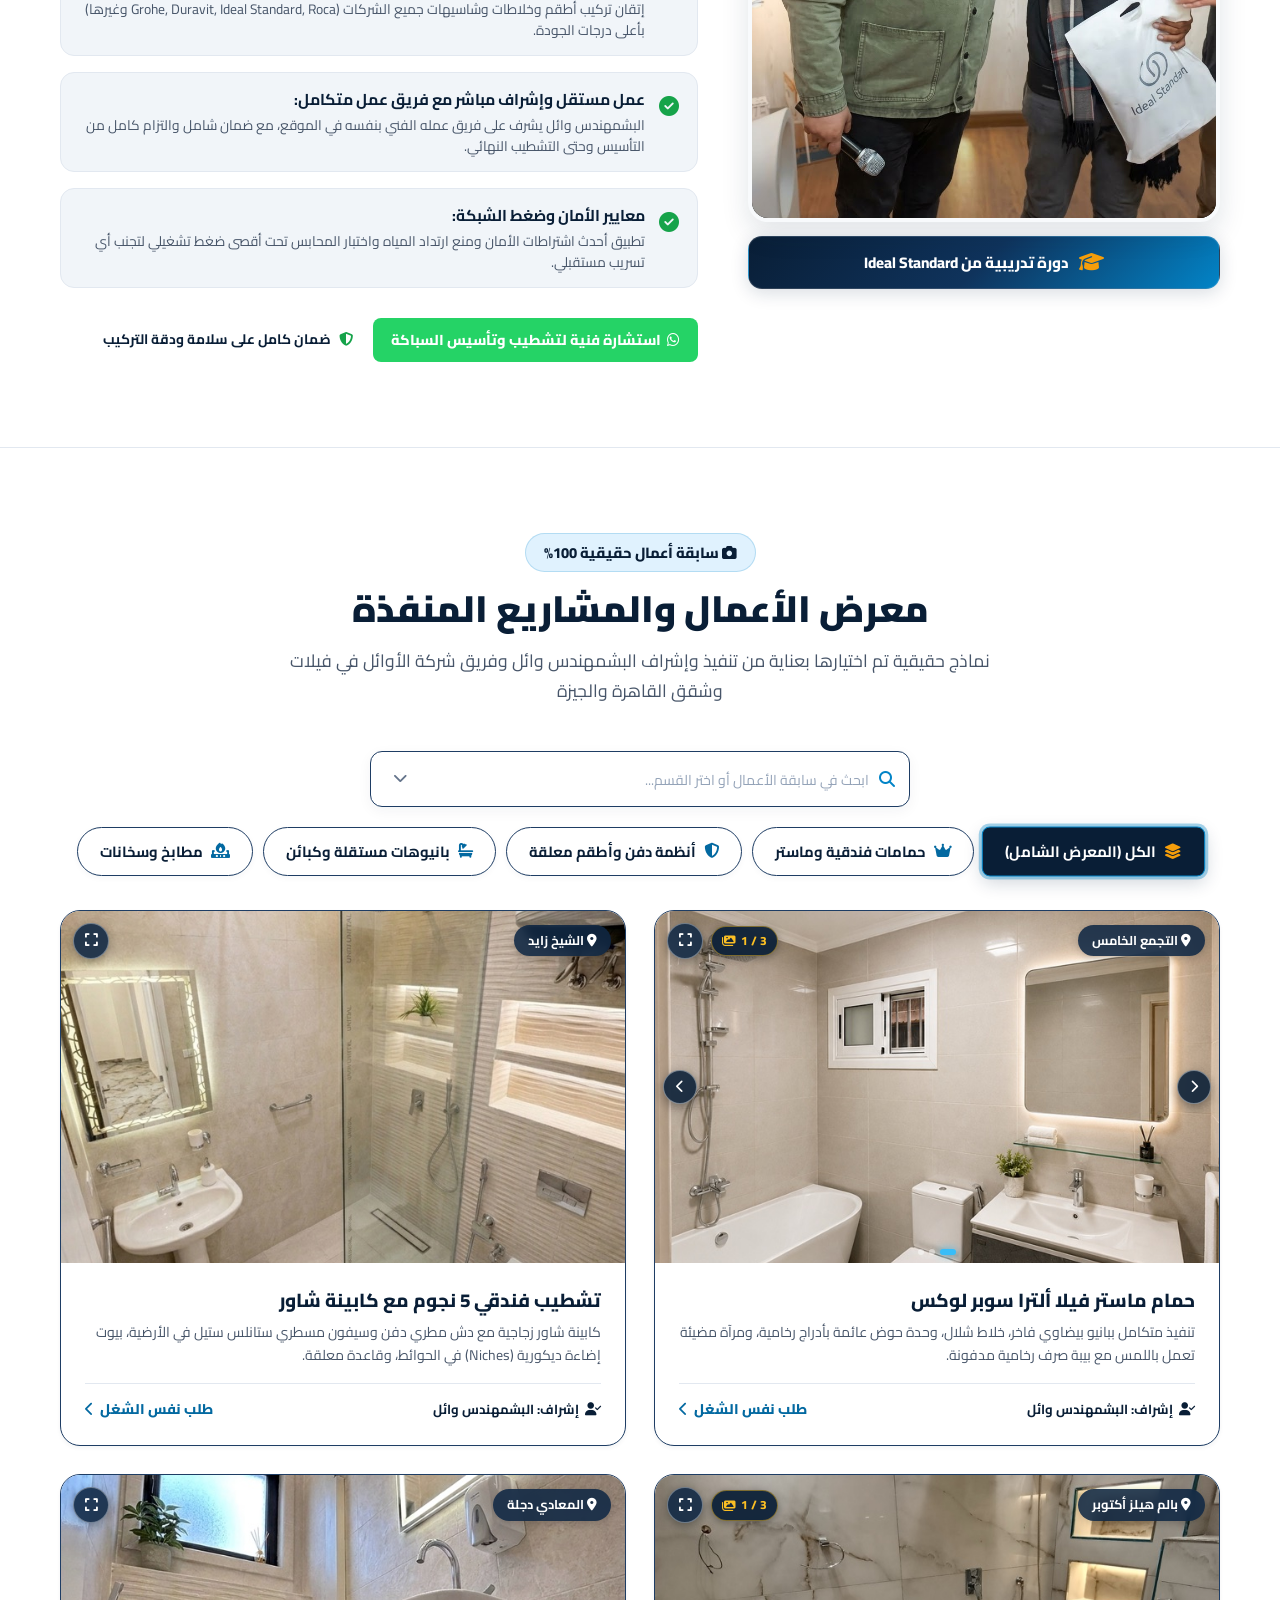
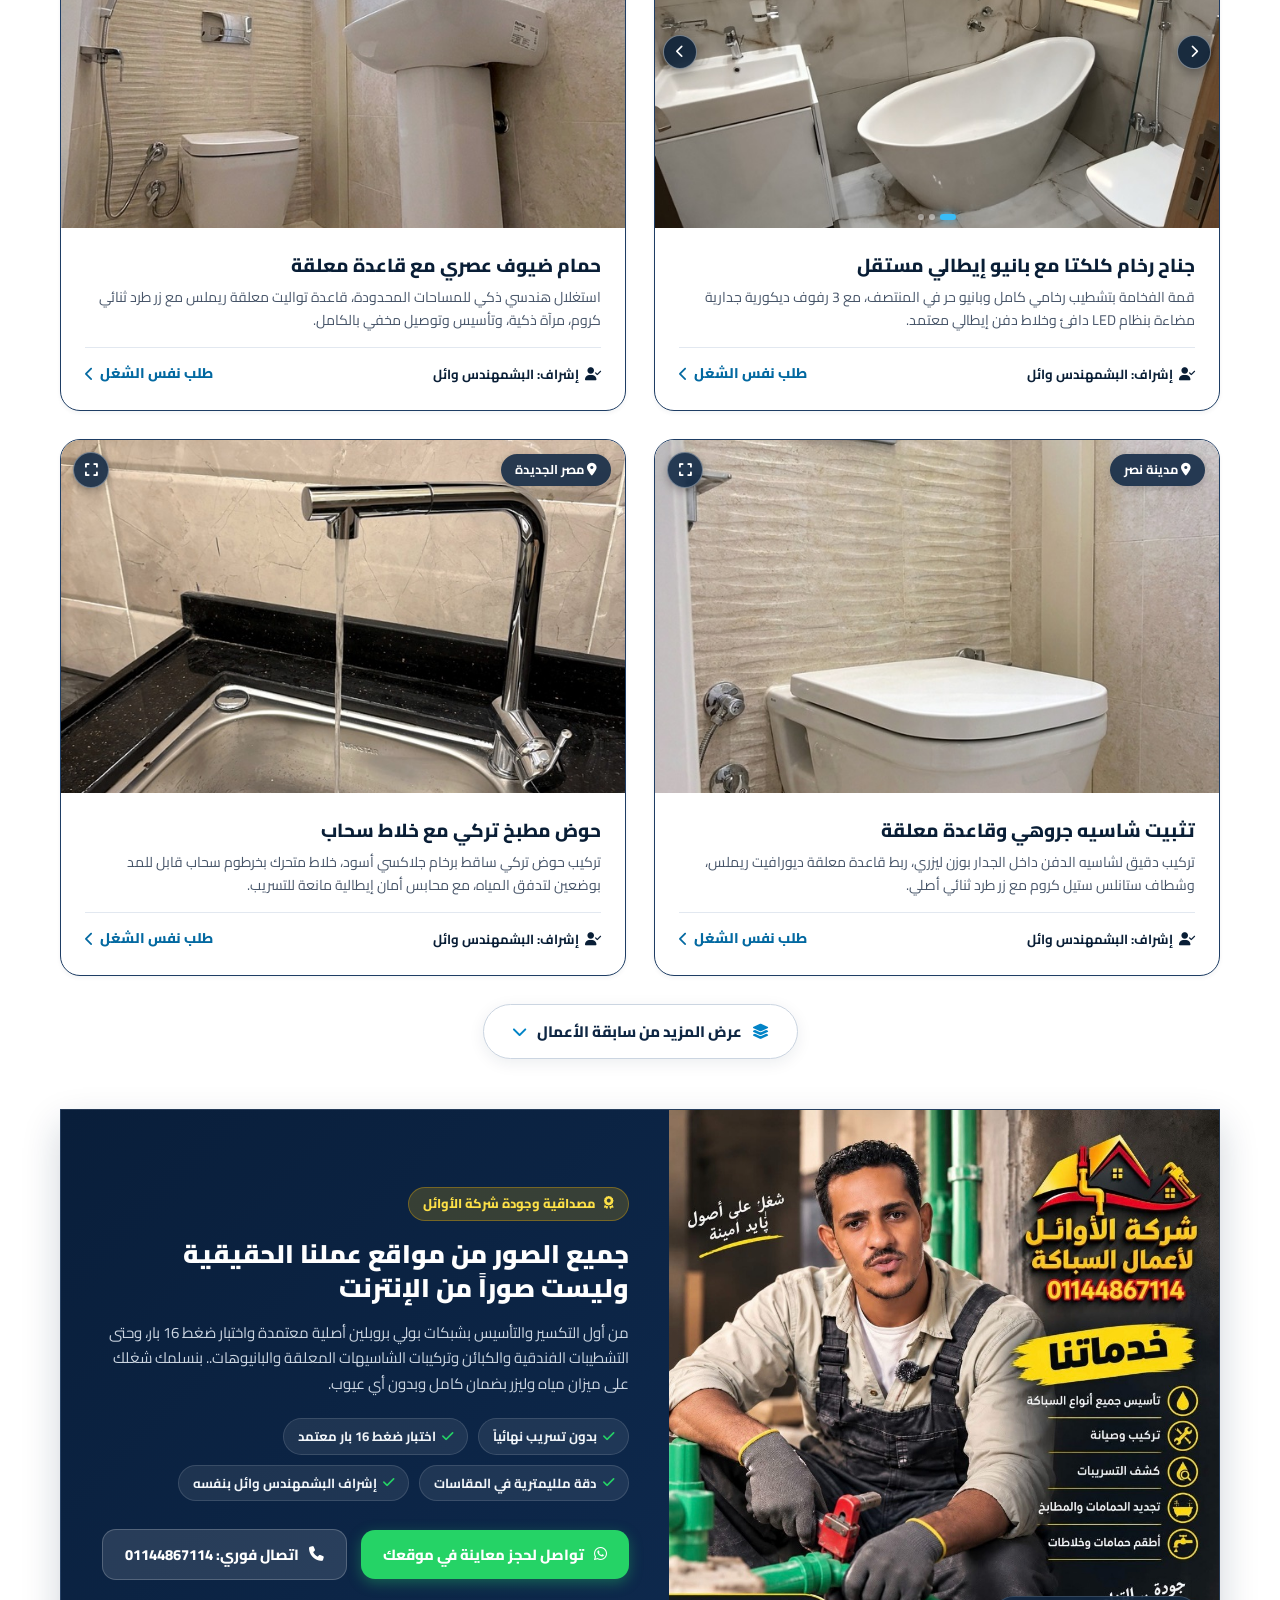
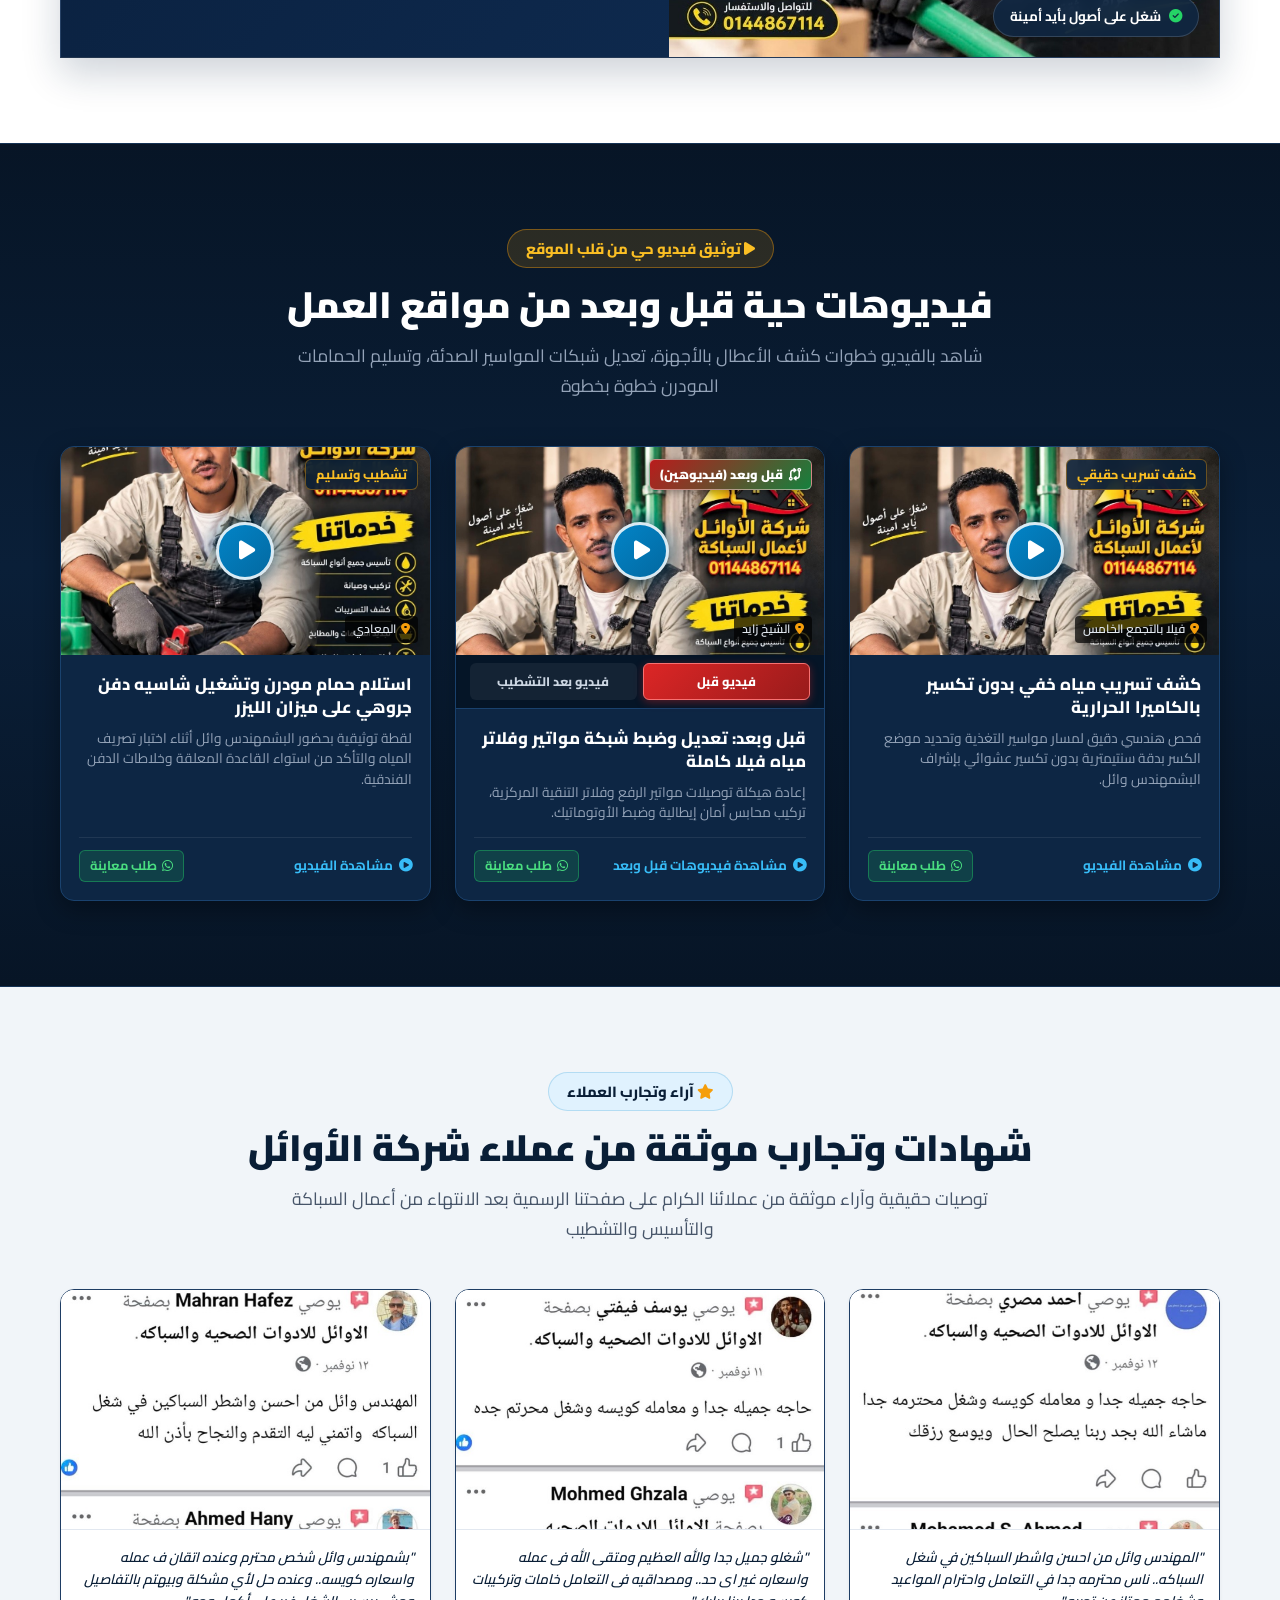
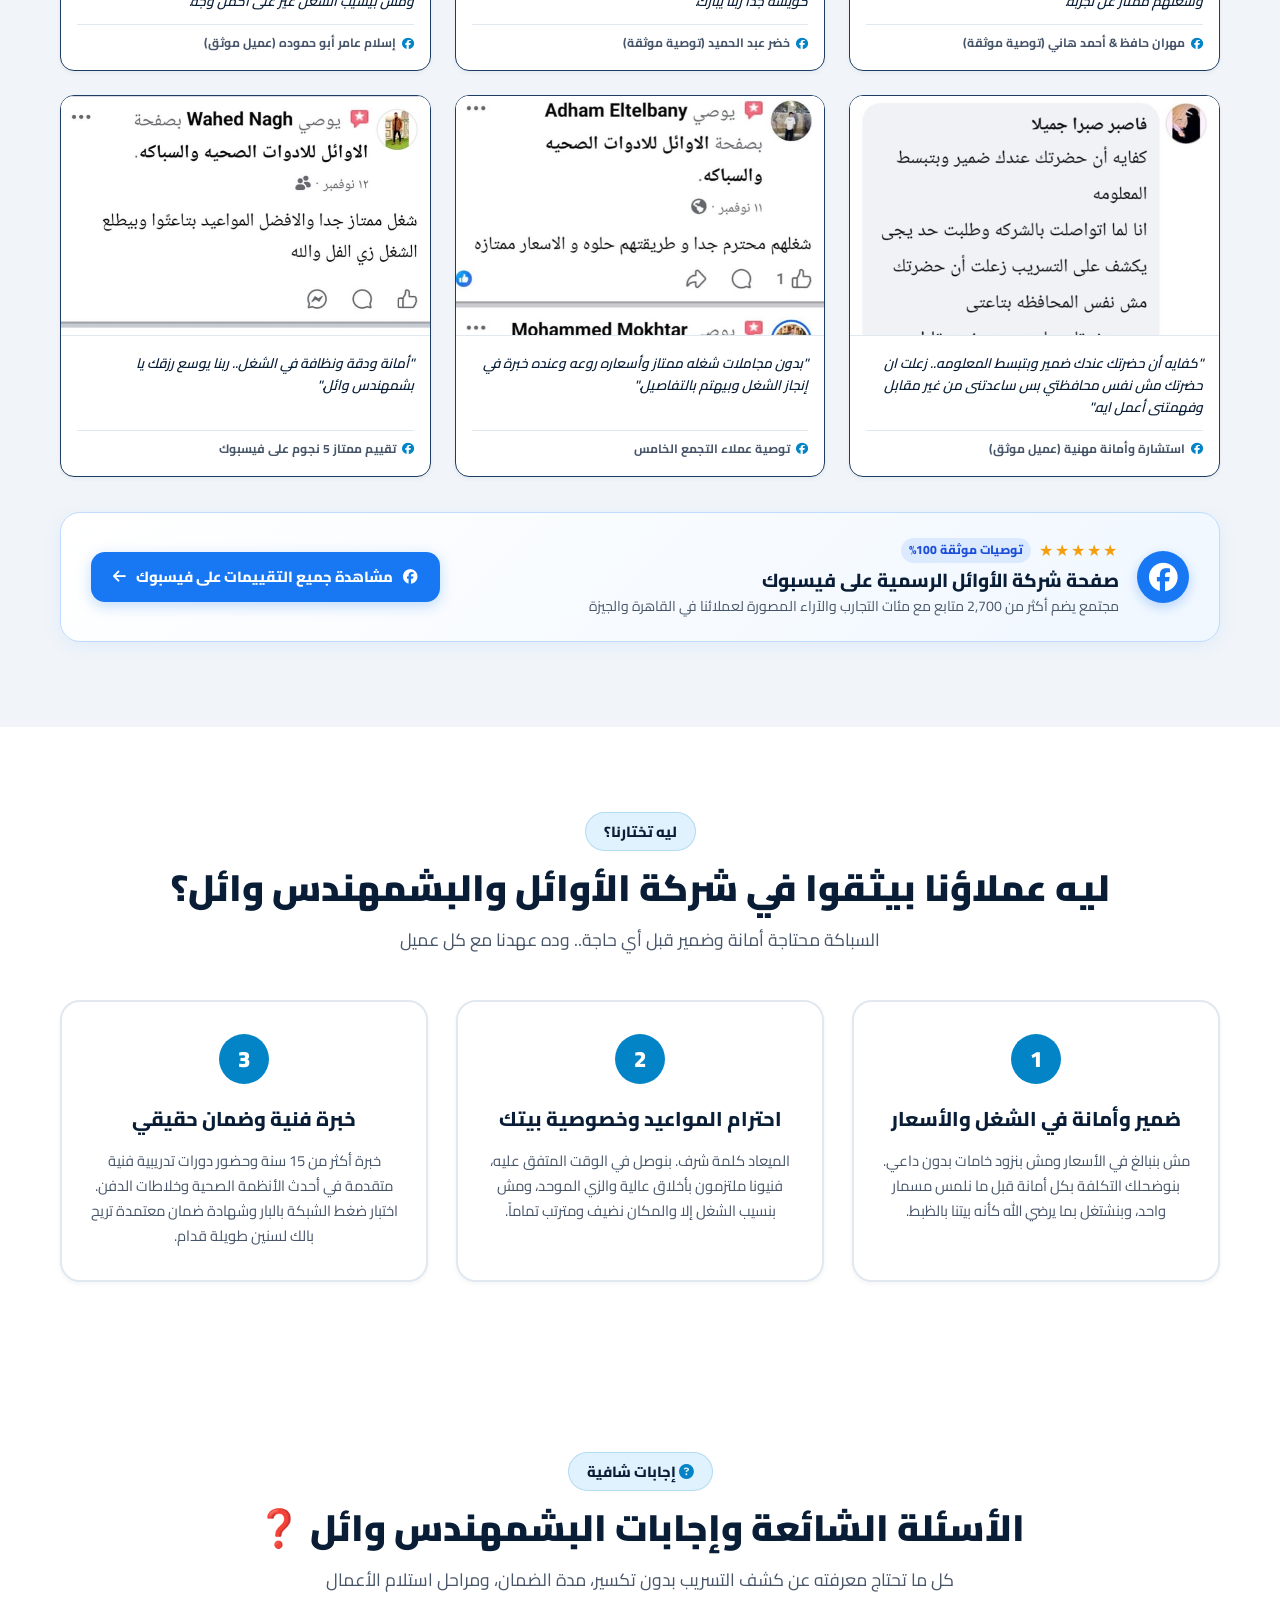
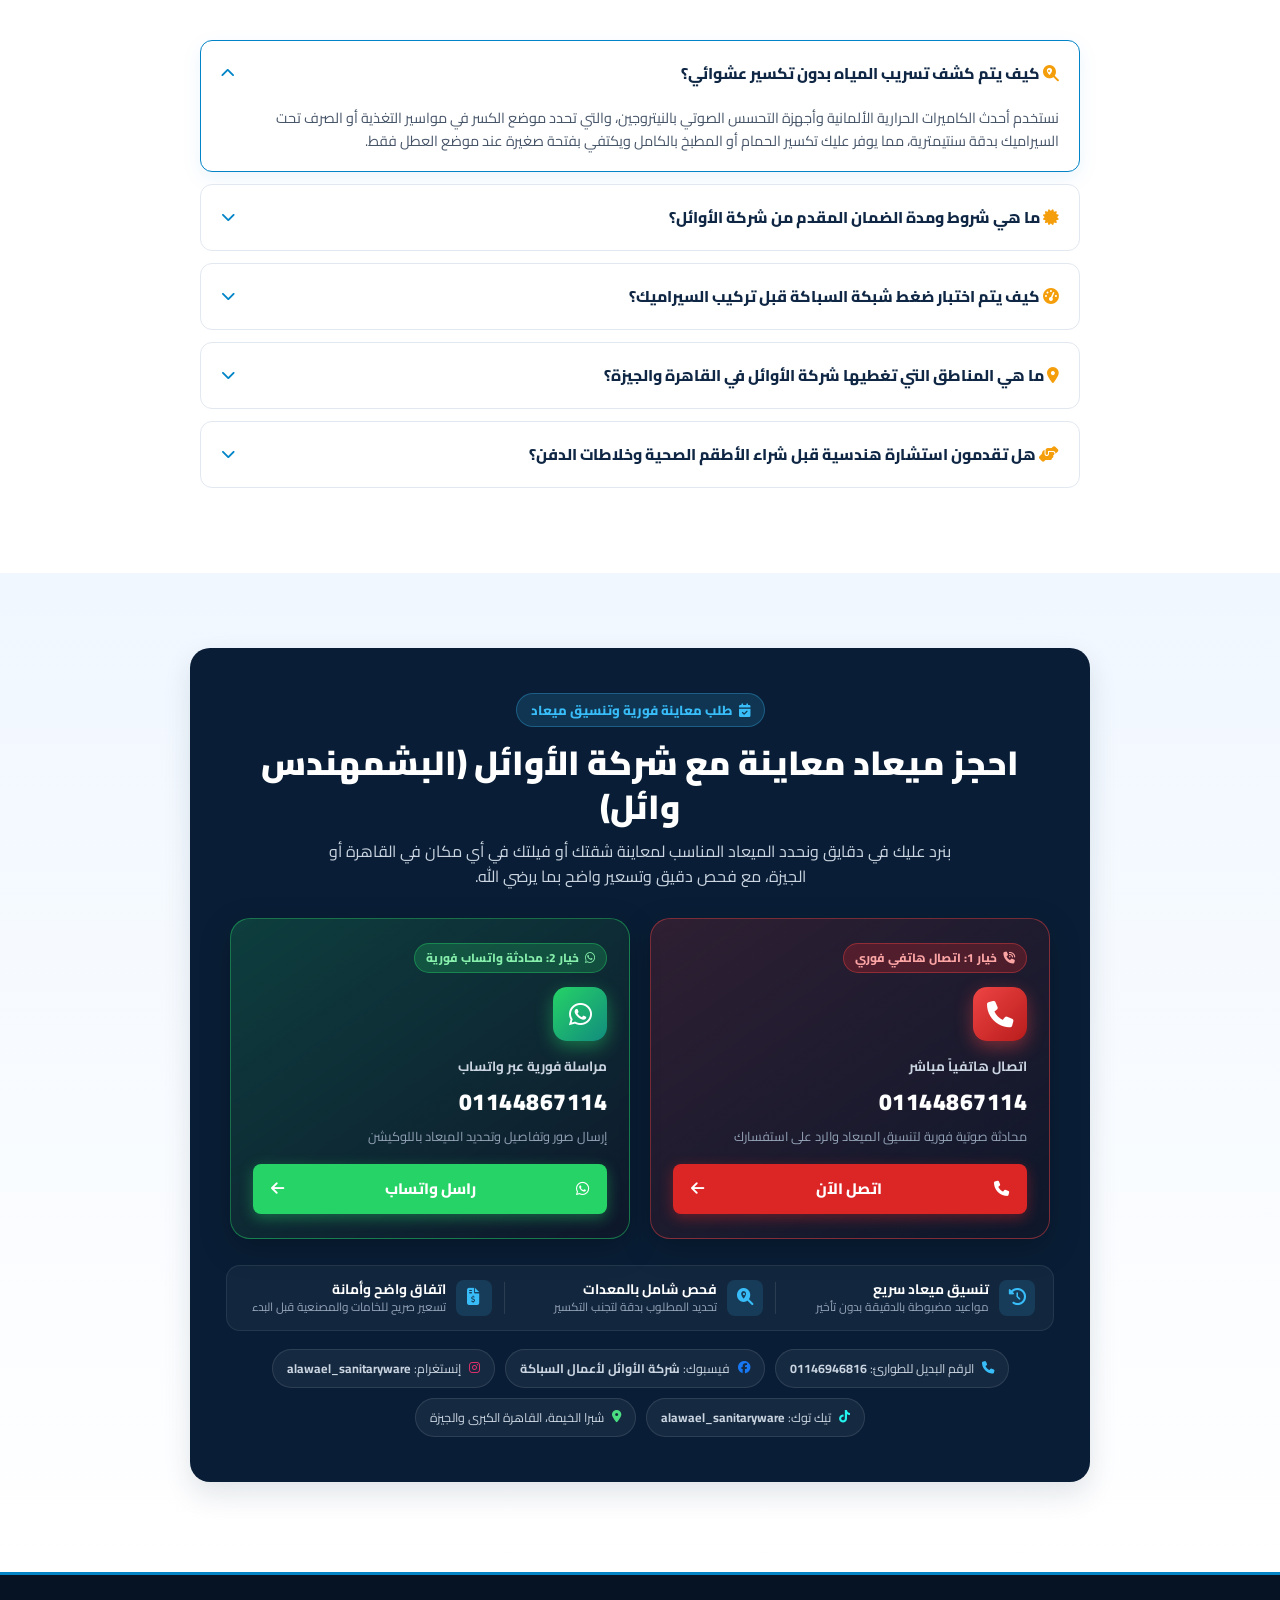
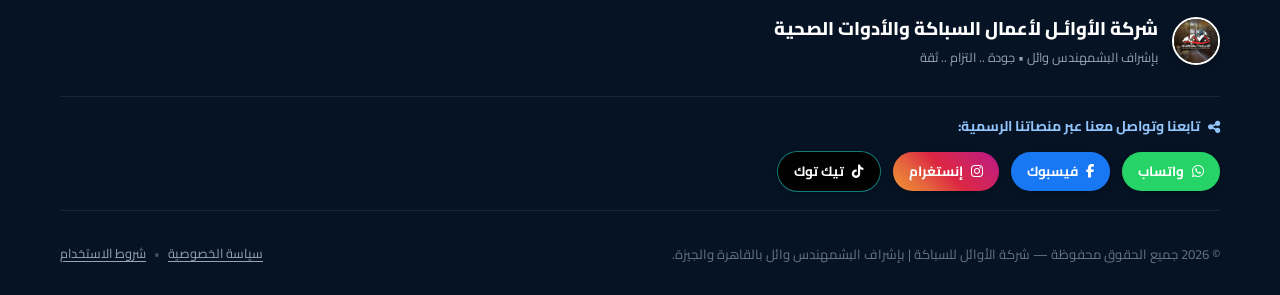
==== commit 2abf4902: "Remove word المتطورة completely: unify to شركة الأوائل لأعمال السباكة" ====
--- a/index.html
+++ b/index.html
@@ -9,7 +9,7 @@
   <meta name="theme-color" content="#091e36">
   <title>شركة الأوائل لأعمال السباكة</title>
   <meta name="description"
-    content="شركة الأوائل لأعمال وتأسيس السباكة المتطورة والتشطيبات الفندقية بإشراف البشمهندس وائل. كشف تسريب المياه بدون تكسير، تأسيس بولي معتمد واختبار 16 بار. اتصل بنا: 01144867114">
+    content="شركة الأوائل لأعمال السباكة والتشطيبات الفندقية بإشراف البشمهندس وائل. كشف تسريب المياه بدون تكسير، تأسيس بولي معتمد واختبار 16 بار. اتصل بنا: 01144867114">
 
   <!-- Favicon & Touch Icons (Google Search & Safari Compliant) -->
   <link rel="icon" type="image/png" sizes="48x48" href="/assets/favicon-48.png">
@@ -45,7 +45,7 @@
   {
     "@context": "https://schema.org",
     "@type": "Plumber",
-    "name": "شركة الأوائل لأعمال السباكة المتطورة - بإشراف البشمهندس وائل",
+    "name": "شركة الأوائل لأعمال السباكة - بإشراف البشمهندس وائل",
     "image": "https://alawael-plumbing.com/assets/wael_hero_banner.jpg",
     "@id": "https://alawael-plumbing.com/",
     "url": "https://alawael-plumbing.com/",
@@ -212,7 +212,7 @@
         </div>
 
         <h1 class="hero-headline desktop-only">
-          شركة الأوائل لأعمال السباكة المتطورة..<br>
+          شركة الأوائل لأعمال السباكة..<br>
           <span class="accent-highlight">تشطيبات فندقية وتأسيس بأعلى المعايير</span>
         </h1>
 
@@ -309,8 +309,9 @@
     <!-- Mobile Quick Hub Screen (شاشة الوصول السريع للأقسام) -->
     <div class="mobile-quick-hub container">
       <div class="mobile-hub-title">
-        <i class="fa-solid fa-compass"></i>
-        <span>اختر ما تبحث عنه للوصول المباشر:</span>
+        <span>اضغط على أي قسم للانتقال إليه فوراً</span>
+        <i class="fa-solid fa-hand-point-down text-blue"></i>
+        <span>:</span>
       </div>
       <div class="mobile-hub-grid">
         <a href="#services" class="mobile-hub-card">
@@ -319,6 +320,7 @@
             <strong>خدمات السباكة</strong>
             <span>تأسيس وصيانة</span>
           </div>
+          <div class="hub-action-arrow"><i class="fa-solid fa-chevron-left"></i></div>
         </a>
 
         <a href="#areas" class="mobile-hub-card">
@@ -327,6 +329,7 @@
             <strong>مناطق التغطية</strong>
             <span>القاهرة والجيزة</span>
           </div>
+          <div class="hub-action-arrow"><i class="fa-solid fa-chevron-left"></i></div>
         </a>
 
         <a href="#certifications" class="mobile-hub-card">
@@ -335,6 +338,7 @@
             <strong>الخبرة والتدريب</strong>
             <span>اعتماد وخبرة 15 سنة</span>
           </div>
+          <div class="hub-action-arrow"><i class="fa-solid fa-chevron-left"></i></div>
         </a>
 
         <a href="#projects" class="mobile-hub-card">
@@ -343,6 +347,7 @@
             <strong>معرض أعمالنا</strong>
             <span>صور ومشاريع</span>
           </div>
+          <div class="hub-action-arrow"><i class="fa-solid fa-chevron-left"></i></div>
         </a>
 
         <a href="#videos" class="mobile-hub-card">
@@ -351,6 +356,7 @@
             <strong>فيديوهات الشغل</strong>
             <span>معاينة حية ومباشرة</span>
           </div>
+          <div class="hub-action-arrow"><i class="fa-solid fa-chevron-left"></i></div>
         </a>
 
         <a href="#reviews" class="mobile-hub-card">
@@ -359,6 +365,7 @@
             <strong>آراء العملاء</strong>
             <span>تقييمات موثقة</span>
           </div>
+          <div class="hub-action-arrow"><i class="fa-solid fa-chevron-left"></i></div>
         </a>
 
         <a href="#faq" class="mobile-hub-card">
@@ -367,6 +374,7 @@
             <strong>الأسئلة الشائعة</strong>
             <span>إجابات واستشارات</span>
           </div>
+          <div class="hub-action-arrow"><i class="fa-solid fa-chevron-left"></i></div>
         </a>
 
         <a href="#contact" class="mobile-hub-card">
@@ -375,6 +383,7 @@
             <strong>طلب معاينة</strong>
             <span>حجز ميعاد مباشر</span>
           </div>
+          <div class="hub-action-arrow"><i class="fa-solid fa-chevron-left"></i></div>
         </a>
       </div>
     </div>
--- a/css/style.css
+++ b/css/style.css
@@ -4172,17 +4172,24 @@
   .mobile-hub-title {
     display: flex;
     align-items: center;
-    gap: 6px;
-    font-size: 0.82rem;
+    gap: 4px;
+    font-size: 0.84rem;
     font-weight: 800;
     color: var(--c-navy);
-    margin-bottom: 8px;
+    margin-bottom: 10px;
     padding: 0 4px;
   }
 
   .mobile-hub-title i {
     color: var(--c-blue);
-    font-size: 0.88rem;
+    font-size: 0.98rem;
+    display: inline-block;
+    animation: pointerPulse 1.5s infinite ease-in-out;
+  }
+
+  @keyframes pointerPulse {
+    0%, 100% { transform: translateY(0); }
+    50% { transform: translateY(4px); }
   }
 
   .mobile-hub-grid {
@@ -4195,33 +4202,38 @@
   .mobile-hub-card {
     display: flex;
     align-items: center;
-    gap: 8px;
+    gap: 7px;
     background: #ffffff;
-    border: 1.5px solid var(--c-border-light);
-    border-radius: var(--radius-sm);
-    padding: 10px 8px;
+    border: 1.5px solid #cbd5e1;
+    border-bottom: 3px solid #94a3b8;
+    border-radius: 12px;
+    padding: 9px 8px;
     text-decoration: none;
     color: var(--c-navy);
-    box-shadow: 0 2px 6px rgba(15, 39, 68, 0.04);
-    transition: all 0.2s ease;
+    box-shadow: 0 3px 8px rgba(15, 39, 68, 0.08);
+    transition: transform 0.12s ease, box-shadow 0.12s ease, background 0.12s ease, border-color 0.12s ease;
     min-width: 0;
-    min-height: 58px;
+    min-height: 56px;
+    cursor: pointer;
+    -webkit-tap-highlight-color: transparent;
   }
 
   .mobile-hub-card:active {
-    transform: scale(0.97);
+    transform: translateY(2px) scale(0.97);
+    box-shadow: 0 1px 3px rgba(15, 39, 68, 0.12);
+    border-bottom-width: 1.5px;
     background: #f0f9ff;
     border-color: var(--c-blue);
   }
 
   .hub-icon {
-    width: 32px;
-    height: 32px;
+    width: 30px;
+    height: 30px;
     border-radius: 8px;
     display: flex;
     align-items: center;
     justify-content: center;
-    font-size: 0.95rem;
+    font-size: 0.88rem;
     flex-shrink: 0;
   }
 
@@ -4244,7 +4256,7 @@
   }
 
   .hub-info strong {
-    font-size: 0.84rem;
+    font-size: 0.8rem;
     font-weight: 800;
     color: var(--c-navy);
     line-height: 1.25;
@@ -4253,11 +4265,33 @@
   }
 
   .hub-info span {
-    font-size: 0.7rem;
+    font-size: 0.67rem;
     color: var(--c-text-muted);
-    line-height: 1.3;
+    line-height: 1.25;
     white-space: normal;
     display: block;
+  }
+
+  .hub-action-arrow {
+    width: 20px;
+    height: 20px;
+    border-radius: 50%;
+    background: #f1f5f9;
+    border: 1px solid #e2e8f0;
+    display: flex;
+    align-items: center;
+    justify-content: center;
+    font-size: 0.6rem;
+    color: #64748b;
+    flex-shrink: 0;
+    transition: all 0.15s ease;
+  }
+
+  .mobile-hub-card:active .hub-action-arrow {
+    background: var(--c-blue);
+    color: #ffffff;
+    border-color: var(--c-blue);
+    transform: translateX(-2px);
   }
 
   .hub-arrow {
